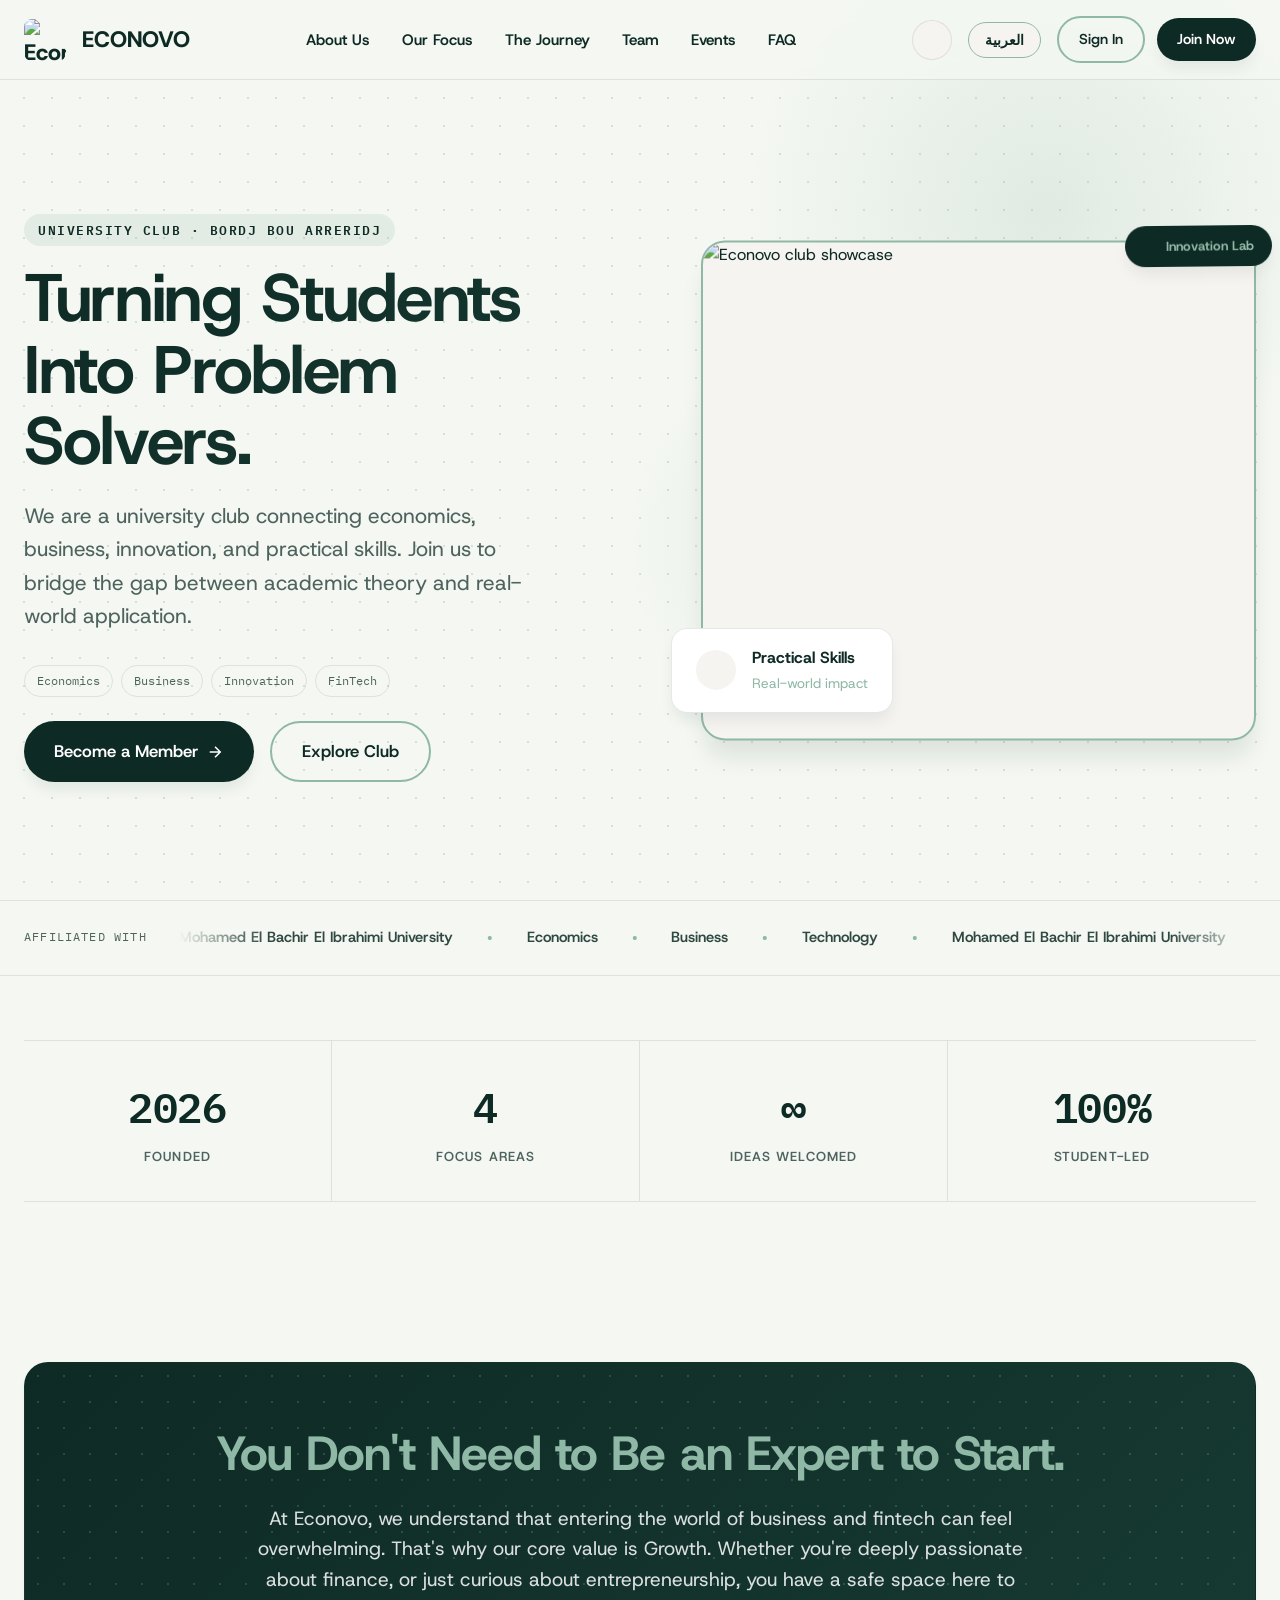
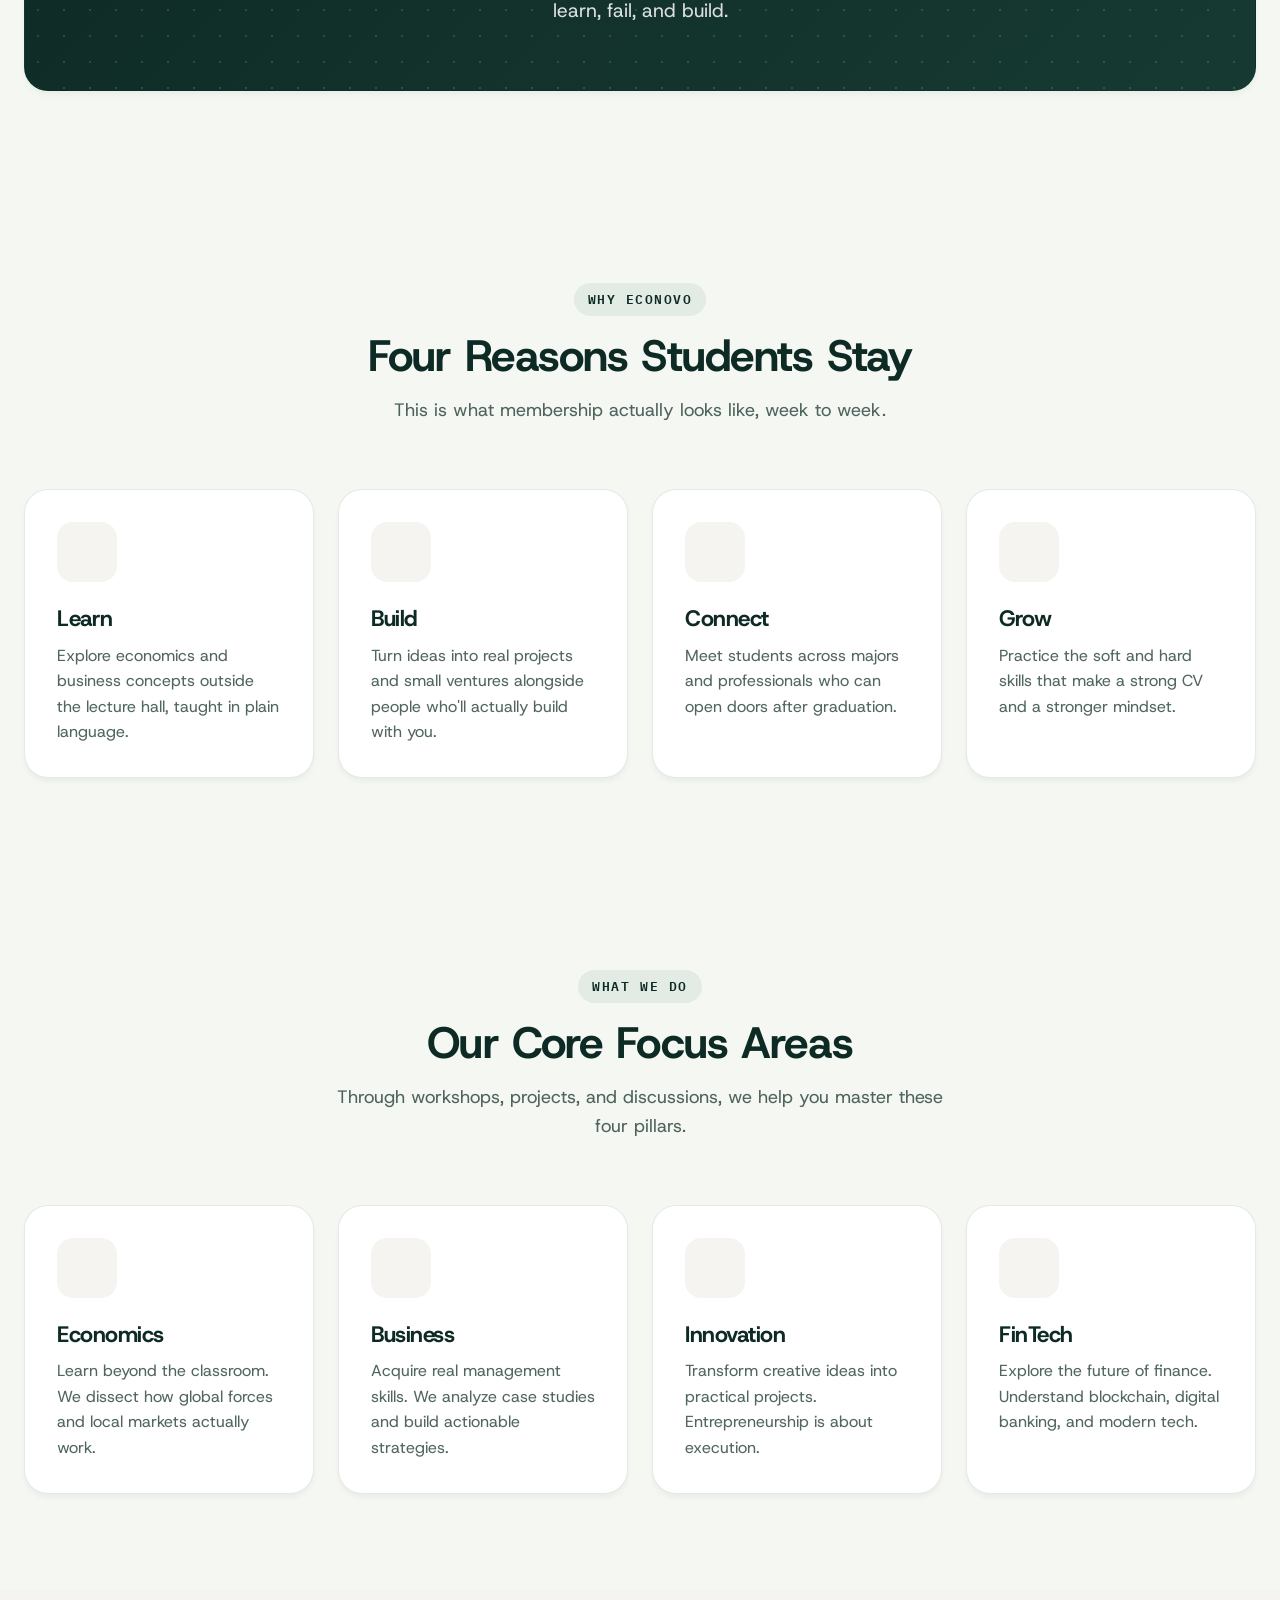
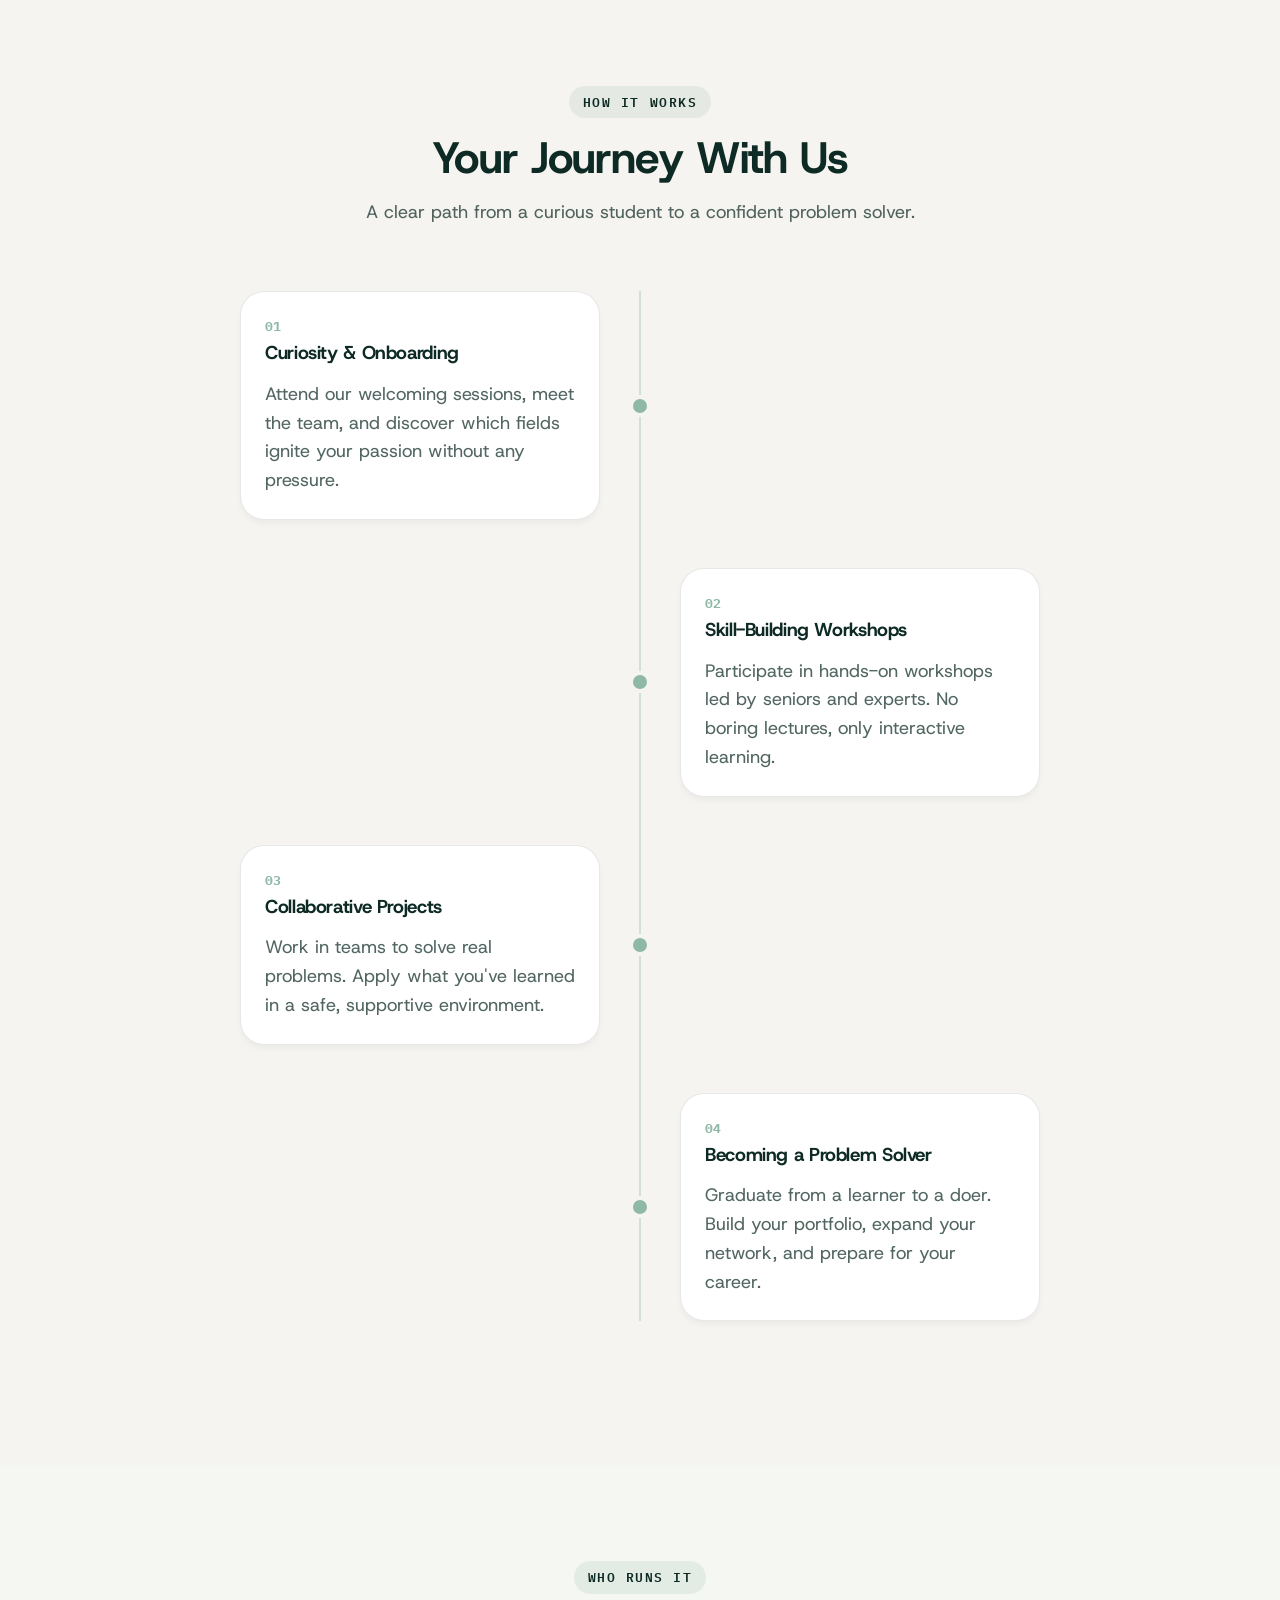
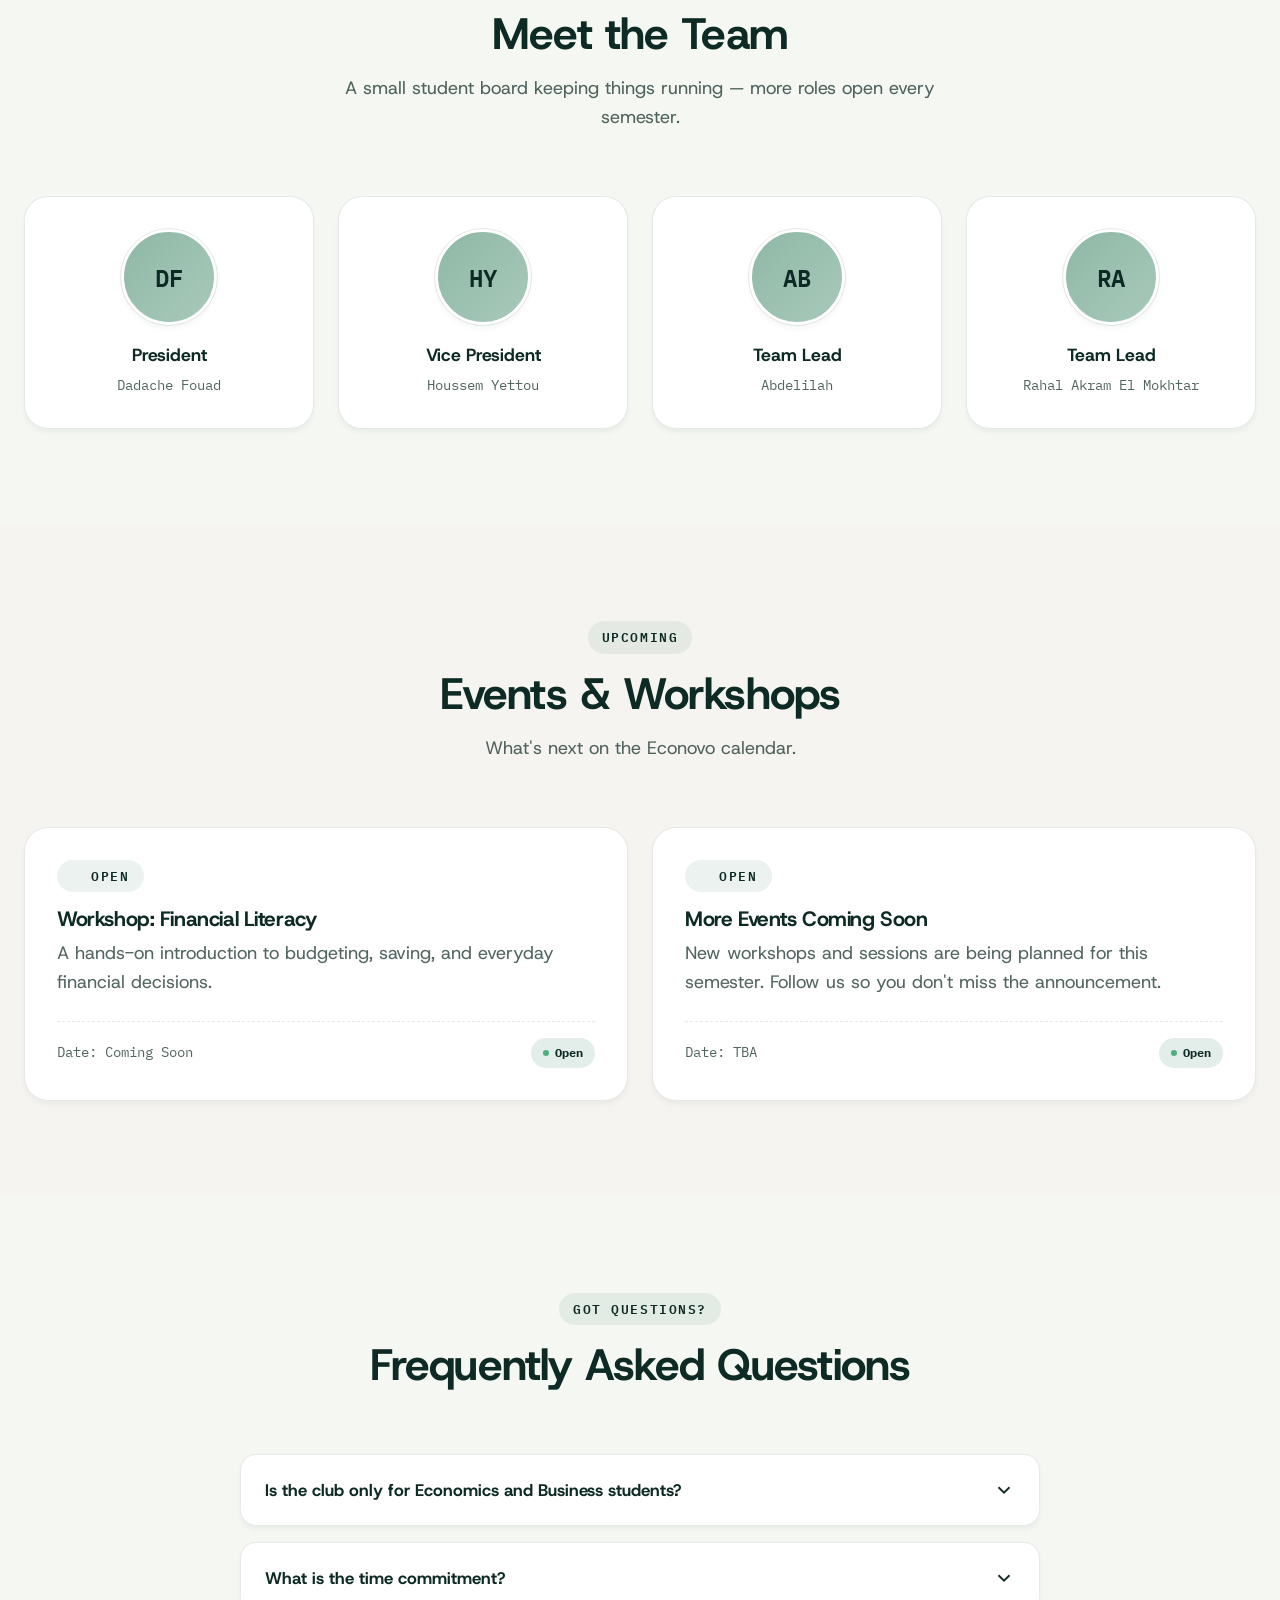
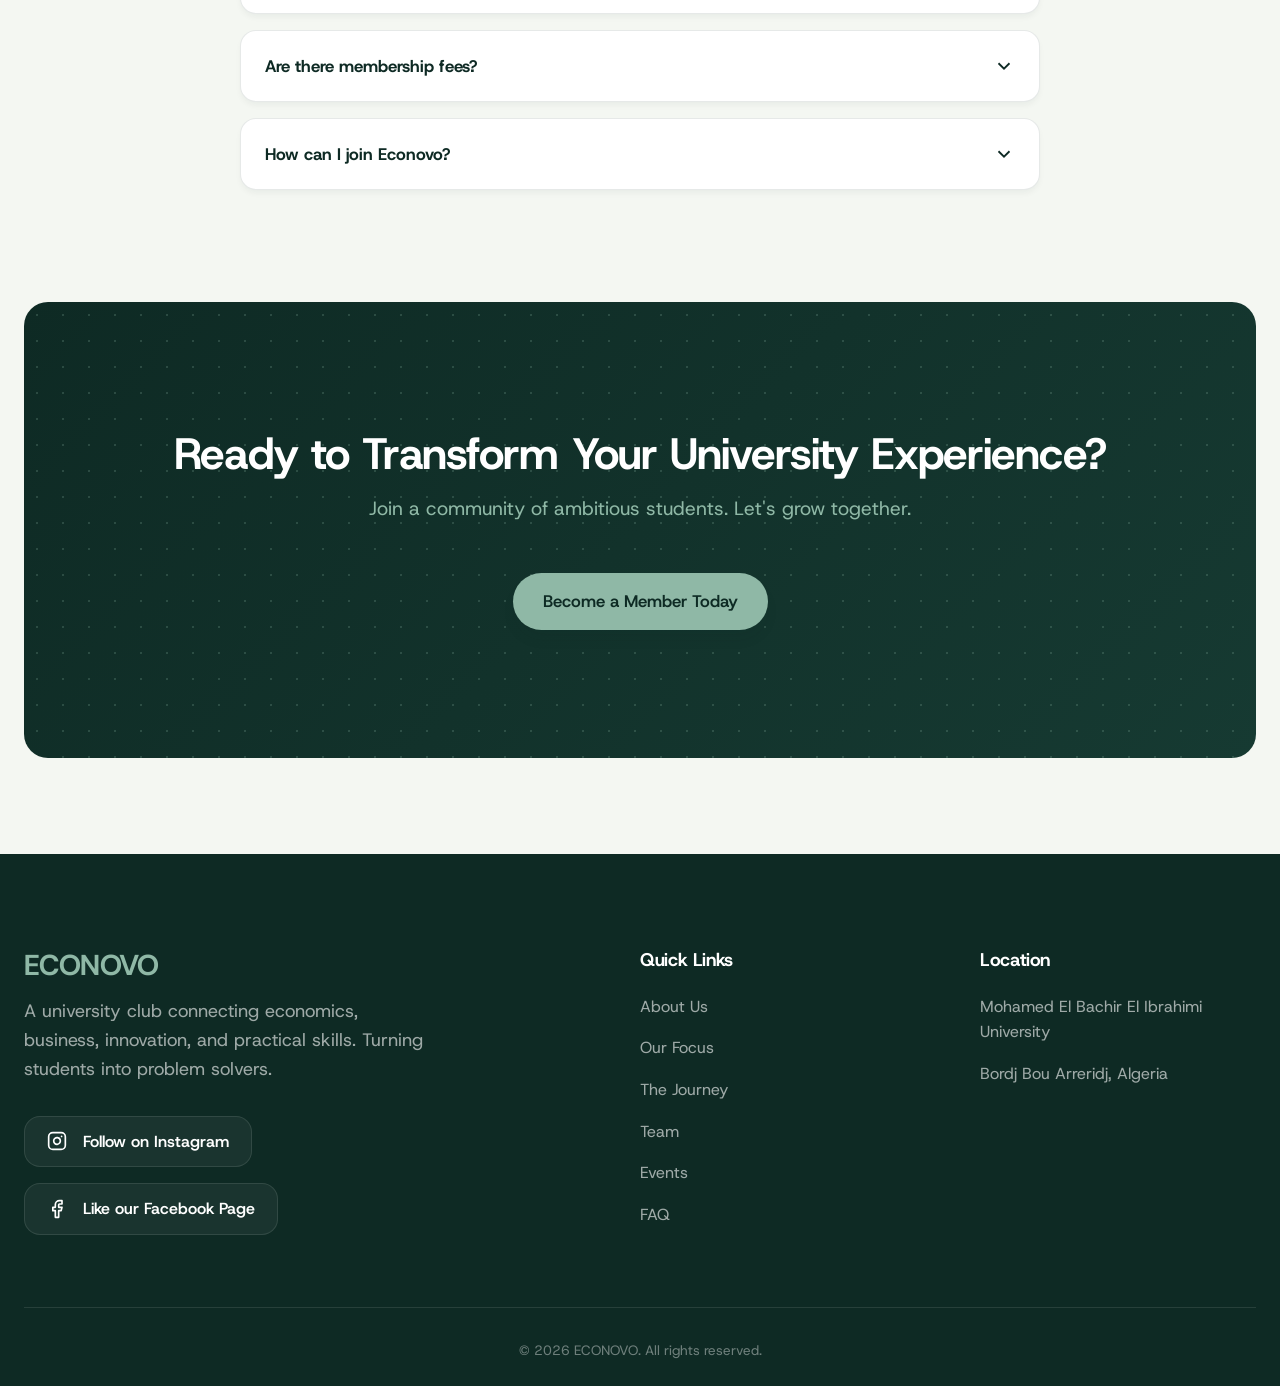
==== index.html @ 4f5b0a53 "Add files via upload" ====
<!DOCTYPE html>
<html lang="en" dir="ltr">
<head>
    <meta charset="UTF-8">
    <meta name="viewport" content="width=device-width, initial-scale=1.0, viewport-fit=cover">
    <meta name="theme-color" content="#F4F7F2" id="themeColorMeta">
    <title>Econovo Club | Turning Students Into Problem Solvers</title>
    <meta name="description" content="Econovo is a university club connecting economics, business, innovation, and practical skills.">
    <meta name="keywords" content="Econovo, university club, economics club, business club, Bordj Bou Arreridj, fintech, entrepreneurship">

    <!-- Open Graph -->
    <meta property="og:type" content="website">
    <meta property="og:title" content="Econovo Club | Turning Students Into Problem Solvers">
    <meta property="og:description" content="A university club connecting economics, business, innovation, and practical skills.">
    <meta property="og:image" content="https://i.postimg.cc/vBCdy1F4/copilot-image-1784613842249.png">

    <link rel="icon" href="https://i.postimg.cc/vBCdy1F4/copilot-image-1784613842249.png">
    <link rel="apple-touch-icon" href="https://i.postimg.cc/vBCdy1F4/copilot-image-1784613842249.png">

    <!-- Fonts -->
    <link rel="preconnect" href="https://fonts.googleapis.com">
    <link rel="preconnect" href="https://fonts.gstatic.com" crossorigin>
    <link href="https://fonts.googleapis.com/css2?family=Host+Grotesk:wght@300;400;500;600;700;800&family=IBM+Plex+Sans+Arabic:wght@300;400;500;600;700&family=IBM+Plex+Mono:wght@500;600&display=swap" rel="stylesheet">

    <!-- Styles -->
    <link rel="stylesheet" href="css/style.css">
    <link rel="stylesheet" href="css/components.css">
    <link rel="stylesheet" href="css/sections.css">
    <link rel="stylesheet" href="css/responsive.css">
</head>
<body>

    <div class="scroll-progress" id="scrollProgress"></div>

    <!-- NAVBAR -->
    <nav class="navbar" id="navbar">
        <div class="container nav-container">
            <div class="brand">
                <img src="https://i.postimg.cc/vBCdy1F4/copilot-image-1784613842249.png" alt="Econovo logo" class="logo-img">
                <span>ECONOVO</span>
            </div>
            <ul class="nav-links">
                <li><a href="#about" class="nav-link" data-i18n="nav.about">About Us</a></li>
                <li><a href="#pillars" class="nav-link" data-i18n="nav.pillars">Our Focus</a></li>
                <li><a href="#journey" class="nav-link" data-i18n="nav.journey">The Journey</a></li>
                <li><a href="#team" class="nav-link" data-i18n="nav.team">Team</a></li>
                <li><a href="#events" class="nav-link" data-i18n="nav.events">Events</a></li>
                <li><a href="#faq" class="nav-link" data-i18n="nav.faq">FAQ</a></li>
            </ul>
            <div class="nav-actions">
                <button class="icon-btn js-theme-toggle" id="themeToggle" aria-label="Toggle dark mode">
                    <i class="js-theme-icon" id="themeToggleIcon" data-lucide="moon"></i>
                </button>
                <button class="lang-btn js-lang-toggle" id="langBtn">العربية</button>
                <div id="nav-auth-area" style="display:flex;align-items:center;gap:12px;">
                    <!-- filled dynamically by auth check -->
                    <a href="pages/login.html" class="btn btn-outline btn-sm" id="nav-signin-link">Sign In</a>
                    <a href="pages/join.html" class="btn btn-primary btn-sm" id="nav-join-link" data-i18n="nav.join">Join Now</a>
                </div>
                <button class="icon-btn nav-toggle" id="navToggle" aria-label="Open menu">
                    <i data-lucide="menu"></i>
                </button>
            </div>
        </div>
    </nav>

    <!-- MOBILE MENU -->
    <div class="mobile-menu-overlay" id="mobileMenuOverlay"></div>
    <aside class="mobile-menu" id="mobileMenu">
        <button class="icon-btn mobile-menu-close" id="mobileMenuClose" aria-label="Close menu"><i data-lucide="x"></i></button>
        <div class="mobile-menu-utility">
            <button class="icon-btn js-theme-toggle" aria-label="Toggle dark mode">
                <i class="js-theme-icon" data-lucide="moon"></i>
            </button>
            <button class="lang-btn js-lang-toggle">العربية</button>
        </div>
        <ul>
            <li><a href="#about" class="nav-link" data-i18n="nav.about">About Us</a></li>
            <li><a href="#pillars" class="nav-link" data-i18n="nav.pillars">Our Focus</a></li>
            <li><a href="#journey" class="nav-link" data-i18n="nav.journey">The Journey</a></li>
            <li><a href="#team" class="nav-link" data-i18n="nav.team">Team</a></li>
            <li><a href="#events" class="nav-link" data-i18n="nav.events">Events</a></li>
            <li><a href="#faq" class="nav-link" data-i18n="nav.faq">FAQ</a></li>
        </ul>
        <a href="pages/join.html" class="btn btn-primary" data-i18n="nav.join">Join Now</a>
    </aside>

    <!-- HERO -->
    <section class="hero">
        <div class="hero-bg-shape"></div>
        <div class="container hero-grid">
            <div class="hero-content">
                <div class="eyebrow" data-i18n="hero.eyebrow">University Club</div>
                <h1 data-i18n="hero.title">Turning Students Into Problem Solvers.</h1>
                <p data-i18n="hero.desc">We are a university club connecting economics, business, innovation, and practical skills.</p>
                <div class="hero-tags" id="heroTags"></div>
                <div class="hero-actions">
                    <a href="pages/join.html" class="btn btn-primary">
                        <span data-i18n="hero.ctaJoin">Become a Member</span>
                        <svg width="18" height="18" viewBox="0 0 24 24" fill="none" stroke="currentColor" stroke-width="2"><path d="M5 12h14M12 5l7 7-7 7"/></svg>
                    </a>
                    <a href="#about" class="btn btn-outline" data-i18n="hero.ctaExplore">Explore Club</a>
                </div>
            </div>

            <div class="hero-visual">
                <div class="floating-tag">
                    <i data-lucide="sparkles" style="width:15px;height:15px"></i>
                    <span data-i18n="hero.floatingTag">Innovation Lab</span>
                </div>

                <div class="hero-img-container">
                    <img src="https://i.postimg.cc/vBCdy1F4/copilot-image-1784613842249.png" alt="Econovo club showcase">
                </div>

                <div class="floating-badge">
                    <div class="icon-wrap"><i data-lucide="trending-up"></i></div>
                    <div>
                        <strong style="display:block;" data-i18n="hero.badgeTitle">Practical Skills</strong>
                        <span style="font-size:.85rem;color:var(--color-sage);" data-i18n="hero.badgeDesc">Real-world impact</span>
                    </div>
                </div>
            </div>
        </div>
    </section>

    <!-- TRUST BAR -->
    <section class="trust-bar reveal">
        <div class="container trust-bar-inner">
            <span class="trust-label" id="trustLabel">Affiliated with</span>
            <div class="trust-marquee">
                <div class="trust-track" id="trustTrack"></div>
            </div>
        </div>
    </section>

    <!-- STATS -->
    <section class="stats-section">
        <div class="container">
            <div class="stats-row" id="statsRow"></div>
        </div>
    </section>

    <!-- ABOUT / EMPATHY -->
    <section id="about" class="empathy-section section reveal">
        <div class="container">
            <div class="card empathy-box" style="background:var(--gradient-primary);padding:var(--sp-64);text-align:center;">
                <h2 style="font-size:clamp(2rem,4vw,3rem);color:var(--color-sage);margin-bottom:var(--sp-24);" data-i18n="empathy.title">You Don't Need to Be an Expert to Start.</h2>
                <p style="color:rgba(255,255,255,.85);max-width:800px;margin:0 auto;font-size:1.2rem;" data-i18n="empathy.desc">At Econovo, we understand that entering the world of business can feel overwhelming.</p>
            </div>
        </div>
    </section>

    <!-- WHY ECONOVO -->
    <section class="section">
        <div class="container">
            <div class="section-header reveal">
                <div class="eyebrow" data-i18n="why.eyebrow">Why Econovo</div>
                <h2 class="section-title" data-i18n="why.title">Four Reasons Students Stay</h2>
                <p data-i18n="why.desc">This is what membership actually looks like.</p>
            </div>
            <div class="why-grid" id="whyGrid"></div>
        </div>
    </section>

    <!-- FOCUS AREAS -->
    <section id="pillars" class="section">
        <div class="container">
            <div class="section-header reveal">
                <div class="eyebrow" data-i18n="pillars.eyebrow">What We Do</div>
                <h2 class="section-title" data-i18n="pillars.title">Our Core Focus Areas</h2>
                <p data-i18n="pillars.desc">Through workshops, projects, and discussions.</p>
            </div>
            <div class="pillars-grid" id="pillarsGrid"></div>
        </div>
    </section>

    <!-- JOURNEY -->
    <section id="journey" class="section journey-section">
        <div class="container">
            <div class="section-header reveal">
                <div class="eyebrow" data-i18n="journey.eyebrow">How It Works</div>
                <h2 class="section-title" data-i18n="journey.title">Your Journey With Us</h2>
                <p data-i18n="journey.desc">A clear path from a curious student to a confident problem solver.</p>
            </div>
            <div class="timeline" id="timeline"></div>
        </div>
    </section>

    <!-- TEAM -->
    <section id="team" class="section">
        <div class="container">
            <div class="section-header reveal">
                <div class="eyebrow" data-i18n="team.eyebrow">Who Runs It</div>
                <h2 class="section-title" data-i18n="team.title">Meet the Team</h2>
                <p data-i18n="team.desc">A small student board keeping things running.</p>
            </div>
            <div class="team-grid" id="teamGrid"></div>
        </div>
    </section>

    <!-- EVENTS -->
    <section id="events" class="section" style="background:var(--bg-sunken);">
        <div class="container">
            <div class="section-header reveal">
                <div class="eyebrow" data-i18n="events.eyebrow">Upcoming</div>
                <h2 class="section-title" data-i18n="events.title">Events & Workshops</h2>
                <p data-i18n="events.desc">What's next on the Econovo calendar.</p>
            </div>
            <div class="events-grid" id="eventsGrid"></div>
        </div>
    </section>

    <!-- FAQ -->
    <section id="faq" class="section">
        <div class="container">
            <div class="section-header reveal">
                <div class="eyebrow" data-i18n="faq.eyebrow">Got Questions?</div>
                <h2 class="section-title" data-i18n="faq.title">Frequently Asked Questions</h2>
            </div>
            <div class="faq-wrapper" id="faqWrapper"></div>
        </div>
    </section>

    <!-- CTA -->
    <section class="cta-section reveal">
        <div class="container">
            <h2 class="section-title" data-i18n="cta.title">Ready to Transform Your University Experience?</h2>
            <p data-i18n="cta.desc">Join a community of ambitious students.</p>
            <a href="pages/join.html" class="btn btn-secondary" data-i18n="cta.btn">Become a Member Today</a>
        </div>
    </section>

    <!-- FOOTER -->
    <footer class="footer">
        <div class="container">
            <div class="footer-grid">
                <div class="footer-brand">
                    <h3>ECONOVO</h3>
                    <p data-i18n="footer.desc">A university club connecting economics, business, innovation, and practical skills.</p>
                    <div class="social-buttons-container">
                        <a href="https://www.instagram.com/econovo.club" target="_blank" class="social-btn">
                            <svg viewBox="0 0 24 24" fill="none" stroke="currentColor" stroke-width="2" stroke-linecap="round" stroke-linejoin="round"><rect width="20" height="20" x="2" y="2" rx="5" ry="5"/><path d="M16 11.37A4 4 0 1 1 12.63 8 4 4 0 0 1 16 11.37z"/><line x1="17.5" x2="17.51" y1="6.5" y2="6.5"/></svg>
                            <span data-i18n="footer.btnInsta">Follow on Instagram</span>
                        </a>
                        <a href="https://www.facebook.com/share/1BmnaFPMX7/" target="_blank" class="social-btn">
                            <svg viewBox="0 0 24 24" fill="none" stroke="currentColor" stroke-width="2" stroke-linecap="round" stroke-linejoin="round"><path d="M18 2h-3a5 5 0 0 0-5 5v3H7v4h3v8h4v-8h3l1-4h-4V7a1 1 0 0 1 1-1h3z"/></svg>
                            <span data-i18n="footer.btnFb">Like our Facebook Page</span>
                        </a>
                    </div>
                </div>

                <div>
                    <h4 class="footer-title" data-i18n="footer.navTitle">Quick Links</h4>
                    <ul class="footer-links">
                        <li><a href="#about" data-i18n="nav.about">About Us</a></li>
                        <li><a href="#pillars" data-i18n="nav.pillars">Our Focus</a></li>
                        <li><a href="#journey" data-i18n="nav.journey">The Journey</a></li>
                        <li><a href="#team" data-i18n="nav.team">Team</a></li>
                        <li><a href="#events" data-i18n="nav.events">Events</a></li>
                        <li><a href="#faq" data-i18n="nav.faq">FAQ</a></li>
                    </ul>
                </div>

                <div>
                    <h4 class="footer-title" data-i18n="footer.contactTitle">Location</h4>
                    <ul class="footer-links">
                        <li data-i18n="footer.locStr">University Club</li>
                        <li data-i18n="footer.locStr2">Bordj Bou Arreridj, Algeria</li>
                    </ul>
                </div>
            </div>

            <div class="footer-bottom">
                &copy; <span id="currentYear"></span> ECONOVO. <span data-i18n="footer.rights">All rights reserved.</span>
            </div>
        </div>
    </footer>

    <!-- MOBILE STICKY JOIN BUTTON -->
    <div class="mobile-join">
        <a href="pages/join.html" class="btn btn-primary" data-i18n="nav.join">Join Now</a>
    </div>

    <!-- Vendor -->
    <script src="https://unpkg.com/lucide@latest"></script>
    <script src="https://cdnjs.cloudflare.com/ajax/libs/gsap/3.12.5/gsap.min.js"></script>
    <script src="https://cdnjs.cloudflare.com/ajax/libs/gsap/3.12.5/ScrollTrigger.min.js"></script>

    <!-- App -->
    <script src="js/faq.js"></script>
    <script src="js/language.js"></script>
    <script src="js/animations.js"></script>
    <script src="js/main.js"></script>
    <script>
    // ── Dynamic auth navbar ──────────────────────────────────
    (function() {
        const token = localStorage.getItem('econovo-token');
        const userRaw = localStorage.getItem('econovo-user');
        const signinLink = document.getElementById('nav-signin-link');
        const joinLink = document.getElementById('nav-join-link');

        if (token && userRaw) {
            try {
                const user = JSON.parse(userRaw);
                const meta = user.user_metadata || {};
                const name = meta.first_name || meta.full_name || user.email.split('@')[0];

                // Replace "Sign In" with a user greeting + sign out button
                if (signinLink) {
                    signinLink.textContent = '👤 ' + name;
                    signinLink.removeAttribute('href');
                    signinLink.style.cursor = 'default';
                    signinLink.style.pointerEvents = 'none';
                }
                if (joinLink) {
                    joinLink.textContent = 'Sign Out';
                    joinLink.removeAttribute('href');
                    joinLink.classList.remove('btn-primary');
                    joinLink.classList.add('btn-outline');
                    joinLink.style.cursor = 'pointer';
                    joinLink.addEventListener('click', function(e) {
                        e.preventDefault();
                        localStorage.removeItem('econovo-token');
                        localStorage.removeItem('econovo-user');
                        window.location.reload();
                    });
                }
            } catch(_) {}
        }
    })();
    </script>
</body>
</html>
---- css/style.css ----
/* ==========================================================================
   ECONOVO — style.css
   Design tokens, reset, base typography.
   Signature idea: a "ledger" motif — tabular monospace figures, hairline
   rules and a small-caps eyebrow system — borrowed from financial statements,
   tuned down so it stays academic rather than "fintech dashboard".
   ========================================================================== */

:root {
    /* ---- Brand colors (light) ---- */
    --color-obsidian: #0E2A24;
    --color-true-black: #1F1F1F; /* brand book 04 — the second "Obsidian Black" swatch */
    --color-sage: #8FB8A6;
    --color-sage-dim: #a8c9bb;
    --color-chalk-1: #F4F7F2;
    --color-chalk-2: #F6F4F0;
    --color-white: #FFFFFF;
    --color-ink: #0E2A24;
    --color-ink-soft: rgba(14, 42, 36, 0.72);
    --color-line: rgba(14, 42, 36, 0.10);

    --bg: var(--color-chalk-1);
    --bg-raised: var(--color-white);
    --bg-sunken: var(--color-chalk-2);
    --text: var(--color-ink);
    --text-soft: var(--color-ink-soft);
    --line: var(--color-line);
    --brand-dark: var(--color-obsidian);
    --brand-accent: var(--color-sage);

    --gradient-primary: linear-gradient(135deg, var(--color-obsidian) 0%, #163a32 100%);
    --gradient-sage: linear-gradient(135deg, var(--color-sage) 0%, var(--color-sage-dim) 100%);

    /* ---- Type ---- */
    --font-en: 'Host Grotesk', sans-serif;
    --font-ar: 'IBM Plex Sans Arabic', sans-serif;
    --font-mono: 'IBM Plex Mono', ui-monospace, monospace;
    --font-current: var(--font-en);

    /* ---- Spacing ---- */
    --sp-4: .25rem;  --sp-8: .5rem;   --sp-12: .75rem; --sp-16: 1rem;
    --sp-24: 1.5rem; --sp-32: 2rem;   --sp-48: 3rem;   --sp-64: 4rem;
    --sp-96: 6rem;   --sp-128: 8rem;

    /* ---- Elevation ---- */
    --shadow-sm: 0 4px 6px -1px rgba(14, 42, 36, .05);
    --shadow-md: 0 10px 15px -3px rgba(14, 42, 36, .08);
    --shadow-lg: 0 20px 25px -5px rgba(14, 42, 36, .10);
    --shadow-hover: 0 25px 40px -10px rgba(143, 184, 166, .28);

    /* ---- Motion ---- */
    --ease: cubic-bezier(.4,0,.2,1);
    --ease-bounce: cubic-bezier(.68,-.4,.27,1.35);
    --t-fast: .2s var(--ease);
    --t-base: .4s var(--ease);
    --t-slow: .8s cubic-bezier(.22,1,.36,1);

    /* ---- Radii ---- */
    --r-sm: 8px; --r-md: 16px; --r-lg: 24px; --r-pill: 9999px;
}

/* Dark theme — same hues, inverted ground, sage stays the constant accent */
[data-theme="dark"] {
    --bg: var(--color-true-black);          /* official Obsidian Black ground */
    --bg-raised: var(--color-obsidian);     /* brand green cards float on true black */
    --bg-sunken: #171717;
    --text: #E7EFEA;
    --text-soft: rgba(231, 239, 234, .72);
    --line: rgba(231, 239, 234, .12);
    --brand-dark: #141414;
    --gradient-primary: linear-gradient(135deg, #141414 0%, #0E2A24 100%);
    --shadow-sm: 0 4px 6px -1px rgba(0,0,0,.35);
    --shadow-md: 0 10px 20px -3px rgba(0,0,0,.45);
    --shadow-lg: 0 20px 30px -5px rgba(0,0,0,.5);
}

[lang="en"] { --font-current: var(--font-en); direction: ltr; }
[lang="ar"] { --font-current: var(--font-ar); direction: rtl; }

*, *::before, *::after { box-sizing: border-box; margin: 0; padding: 0; }

html { scroll-behavior: smooth; font-size: 16px; }

body {
    font-family: var(--font-current);
    background-color: var(--bg);
    color: var(--text);
    line-height: 1.6;
    overflow-x: hidden;
    transition: background-color var(--t-base), color var(--t-base);
    -webkit-font-smoothing: antialiased;
    -moz-osx-font-smoothing: grayscale;
    -webkit-tap-highlight-color: transparent;
}

h1, h2, h3, h4, h5, h6 { line-height: 1.1; font-weight: 700; letter-spacing: -.02em; }

p { font-size: 1.125rem; color: var(--text-soft); }

a { text-decoration: none; color: inherit; transition: color var(--t-fast); }

ul, ol { list-style: none; }
button { border: none; background: none; font-family: inherit; cursor: pointer; color: inherit; }
img { max-width: 100%; display: block; }

::selection { background: var(--color-sage); color: var(--color-obsidian); }

/* Tabular / ledger numerals used for stats, eyebrows, timeline markers */
.mono, .stat-value, .eyebrow, .ledger-num {
    font-family: var(--font-mono);
    font-feature-settings: "tnum" 1, "lnum" 1;
    letter-spacing: -0.01em;
}

/* Base hidden state for JS-rendered card grids (stats, why, pillars,
   timeline, team, events, faq). animations.js reveals each container's
   children with a staggered cascade the moment the grid scrolls into view. */
.stagger-item { opacity: 0; transform: translateY(24px); }
.stagger-item.in { opacity: 1; transform: translateY(0); transition: opacity .55s ease, transform .55s ease; }

/* Immediate, light feedback on tap since touch devices have no :hover */
.btn:active, .card:active, .social-btn:active, .icon-btn:active, .faq-question:active {
    transform: scale(.97);
}

/* Respect reduced motion */
@media (prefers-reduced-motion: reduce) {
    *, *::before, *::after {
        animation-duration: .001ms !important;
        animation-iteration-count: 1 !important;
        transition-duration: .001ms !important;
        scroll-behavior: auto !important;
    }
    .stagger-item { opacity: 1 !important; transform: none !important; }
}

/* Utilities */
.mb-8 { margin-bottom: var(--sp-8); }
.mb-16 { margin-bottom: var(--sp-16); }
.mb-24 { margin-bottom: var(--sp-24); }
.mb-32 { margin-bottom: var(--sp-32); }

/* Visible keyboard focus */
a:focus-visible, button:focus-visible, input:focus-visible {
    outline: 2px solid var(--color-sage);
    outline-offset: 3px;
    border-radius: 4px;
}
---- css/components.css ----
/* ==========================================================================
   ECONOVO — components.css
   ========================================================================== */

.container { width: 100%; max-width: 1280px; margin: 0 auto; padding: 0 var(--sp-24); }
.section { padding: var(--sp-96) 0; position: relative; }
.text-center { text-align: center; }

.eyebrow {
    display: inline-flex;
    align-items: center;
    gap: .5em;
    font-size: .8rem;
    font-weight: 600;
    text-transform: uppercase;
    letter-spacing: .12em;
    color: var(--brand-dark);
    background: color-mix(in srgb, var(--color-sage) 18%, transparent);
    padding: 6px 14px;
    border-radius: var(--r-pill);
    margin-bottom: var(--sp-16);
}
[data-theme="dark"] .eyebrow { color: var(--color-sage); }

.section-header { max-width: 620px; margin: 0 auto var(--sp-64); text-align: center; }
.section-title { font-size: clamp(2rem, 4vw, 2.75rem); color: var(--text); margin-bottom: var(--sp-16); }

/* ---- Buttons ---- */
.btn {
    display: inline-flex; align-items: center; justify-content: center; gap: var(--sp-8);
    padding: 15px 30px; border-radius: var(--r-pill); font-weight: 600; font-size: 1.05rem;
    transition: var(--t-base); position: relative; overflow: hidden; z-index: 1; white-space: nowrap;
}
.btn::before {
    content: ''; position: absolute; inset: 0; background: rgba(255,255,255,.12);
    transform: scaleX(0); transform-origin: right; transition: transform var(--t-base); z-index: -1;
}
.btn:hover::before { transform: scaleX(1); transform-origin: left; }
.btn-primary { background: var(--brand-dark); color: #fff; box-shadow: var(--shadow-md); }
.btn-primary:hover { transform: translateY(-3px); box-shadow: 0 15px 30px rgba(14,42,36,.3); color: #fff; }
.btn-secondary { background: var(--color-sage); color: var(--color-obsidian); box-shadow: var(--shadow-md); }
.btn-secondary:hover { transform: translateY(-3px); box-shadow: var(--shadow-hover); }
.btn-outline { background: transparent; border: 2px solid var(--color-sage); color: var(--text); }
.btn-outline:hover { background: var(--color-sage); color: var(--color-obsidian); transform: translateY(-3px); }
.btn-sm { padding: 10px 20px; font-size: .9rem; }

/* ---- Scroll progress (thin ledger line tracking read position) ---- */
.scroll-progress {
    position: fixed; top: 0; left: 0; height: 3px; width: 0%;
    background: var(--color-sage); z-index: 1100; transition: width .1s linear;
}
[lang="ar"] .scroll-progress { left: auto; right: 0; }

/* ---- Navbar ---- */
.navbar {
    position: fixed; top: 0; left: 0; width: 100%; padding: var(--sp-16) 0;
    background: color-mix(in srgb, var(--bg) 85%, transparent);
    backdrop-filter: blur(12px); -webkit-backdrop-filter: blur(12px);
    border-bottom: 1px solid var(--line); z-index: 1000; transition: var(--t-base);
}
.navbar.scrolled { padding: var(--sp-8) 0; box-shadow: var(--shadow-sm); background: color-mix(in srgb, var(--bg) 95%, transparent); }
.nav-container { display: flex; justify-content: space-between; align-items: center; gap: var(--sp-24); }
.brand { display: flex; align-items: center; gap: var(--sp-16); font-size: 1.4rem; font-weight: 800; color: var(--text); cursor: pointer; }
.brand small { display: block; font-size: .65rem; font-weight: 600; letter-spacing: .1em; text-transform: uppercase; color: var(--text-soft); }
.logo-img { width: 42px; height: 42px; object-fit: contain; border-radius: var(--r-sm); }
.nav-links { display: flex; gap: var(--sp-32); align-items: center; }
.nav-link { font-weight: 600; color: var(--text); position: relative; font-size: .95rem; }
.nav-link::after { content: ''; position: absolute; bottom: -4px; left: 0; width: 100%; height: 2px; background: var(--color-sage); transform: scaleX(0); transition: var(--t-base); }
.nav-link:hover::after { transform: scaleX(1); }
.nav-actions { display: flex; align-items: center; gap: var(--sp-16); }

.icon-btn {
    display: inline-flex; align-items: center; justify-content: center;
    width: 40px; height: 40px; border-radius: var(--r-pill);
    background: var(--bg-sunken); border: 1px solid var(--line); color: var(--text);
    transition: var(--t-base);
}
.icon-btn:hover { background: var(--color-sage); color: var(--color-obsidian); }
.icon-btn svg, .icon-btn i { width: 18px; height: 18px; }

.lang-btn {
    padding: 8px 16px; border-radius: var(--r-pill); background: var(--bg-sunken);
    border: 1px solid var(--color-sage); font-weight: 700; font-size: .85rem; color: var(--text); transition: var(--t-base);
}
.lang-btn:hover { background: var(--color-sage); color: var(--color-obsidian); }

.nav-toggle { display: none; }

/* ---- Cards ---- */
.card {
    background: var(--bg-raised); border-radius: var(--r-lg); box-shadow: var(--shadow-sm);
    border: 1px solid var(--line); transition: var(--t-base);
}
.card:hover { transform: translateY(-8px); box-shadow: var(--shadow-hover); border-color: var(--color-sage); }

.icon-tile {
    width: 60px; height: 60px; background: var(--bg-sunken); border-radius: var(--r-md);
    display: flex; align-items: center; justify-content: center; color: var(--brand-dark);
    margin-bottom: var(--sp-24); transition: var(--t-base);
}
[data-theme="dark"] .icon-tile { color: var(--color-sage); }
.card:hover .icon-tile { background: var(--brand-dark); color: var(--color-sage); transform: scale(1.08) rotate(4deg); }

/* ---- Badges / floating elements (hero) ---- */
.floating-badge {
    position: absolute; bottom: 30px; left: -30px; background: var(--bg-raised);
    padding: var(--sp-16) var(--sp-24); border-radius: var(--r-md); box-shadow: var(--shadow-md);
    display: flex; align-items: center; gap: var(--sp-16); z-index: 10; border: 1px solid var(--line);
}
.floating-badge .icon-wrap {
    width: 40px; height: 40px; background: var(--bg-sunken); border-radius: 50%;
    display: flex; align-items: center; justify-content: center; color: var(--brand-dark);
}
[data-theme="dark"] .floating-badge .icon-wrap { color: var(--color-sage); }
.floating-tag {
    position: absolute; top: -20px; right: -16px; background: var(--brand-dark); color: var(--color-sage);
    padding: 10px 18px; border-radius: var(--r-pill); box-shadow: var(--shadow-md); font-weight: 700;
    font-size: .82rem; display: flex; align-items: center; gap: 8px; z-index: 10;
}

/* ---- Avatars (team) ---- */
.avatar-circle {
    width: 96px; height: 96px; border-radius: 50%; margin: 0 auto var(--sp-16);
    display: flex; align-items: center; justify-content: center; font-family: var(--font-mono);
    font-weight: 600; font-size: 1.5rem; color: var(--color-obsidian); background: var(--gradient-sage);
    box-shadow: var(--shadow-sm); border: 3px solid var(--bg-raised); outline: 1px solid var(--line);
}

/* ---- FAQ ---- */
.faq-item { background: var(--bg-raised); border-radius: var(--r-md); margin-bottom: var(--sp-16); box-shadow: var(--shadow-sm); overflow: hidden; border: 1px solid var(--line); transition: var(--t-base); }
.faq-item.active { border-color: var(--color-sage); }
.faq-question { width: 100%; padding: var(--sp-24); display: flex; justify-content: space-between; align-items: center; gap: var(--sp-16); font-size: 1.05rem; font-weight: 700; color: var(--text); text-align: left; }
[lang="ar"] .faq-question { text-align: right; }
.faq-icon { flex-shrink: 0; transition: transform var(--t-base); }
.faq-item.active .faq-icon { transform: rotate(180deg); color: var(--color-sage); }
.faq-answer { padding: 0 var(--sp-24); height: 0; overflow: hidden; opacity: 0; transition: opacity var(--t-base), padding-bottom var(--t-base); }
.faq-item.active .faq-answer { padding-bottom: var(--sp-24); opacity: 1; height: 500px; } /* no-JS fallback only — faq.js drives the real height */

/* ---- Status pill (events) ---- */
.pill { display: inline-flex; align-items: center; gap: 6px; font-size: .78rem; font-weight: 700; padding: 5px 12px; border-radius: var(--r-pill); }
.pill-open { background: color-mix(in srgb, var(--color-sage) 25%, transparent); color: var(--brand-dark); }
[data-theme="dark"] .pill-open { color: var(--color-sage); }
.pill-open::before { content: ''; width: 6px; height: 6px; border-radius: 50%; background: #4CAF7D; }

/* ---- Mobile bottom join button ---- */
.mobile-join {
    display: none; position: fixed; left: 50%; z-index: 1200; width: calc(100% - 40px); max-width: 360px;
    bottom: calc(20px + env(safe-area-inset-bottom, 0px));
    transform: translateX(-50%) translateY(0);
    transition: transform var(--t-base), opacity var(--t-base);
    opacity: 1;
}
.mobile-join.is-hidden { transform: translateX(-50%) translateY(140%); opacity: 0; pointer-events: none; }
.mobile-join .btn { width: 100%; box-shadow: var(--shadow-lg); }

/* ---- Mobile side menu ---- */
.mobile-menu-overlay {
    position: fixed; inset: 0; background: rgba(7,21,18,.55); backdrop-filter: blur(2px);
    z-index: 1300; opacity: 0; pointer-events: none; transition: opacity var(--t-base);
}
.mobile-menu-overlay.open { opacity: 1; pointer-events: auto; }
.mobile-menu {
    position: fixed; top: 0; right: -320px; width: 300px; height: 100%; background: var(--bg-raised);
    z-index: 1400; padding: var(--sp-32) var(--sp-24); transition: right var(--t-base);
    display: flex; flex-direction: column; gap: var(--sp-32);
}
[lang="ar"] .mobile-menu { right: auto; left: -320px; transition: left var(--t-base); }
.mobile-menu.open { right: 0; }
[lang="ar"] .mobile-menu.open { left: 0; }
.mobile-menu .nav-link { font-size: 1.1rem; padding: var(--sp-8) 0; display: block; }
.mobile-menu-close { align-self: flex-end; }
.mobile-menu-utility { display: flex; align-items: center; gap: var(--sp-16); padding-bottom: var(--sp-16); border-bottom: 1px solid var(--line); }
.mobile-menu-utility .lang-btn { flex: 1; text-align: center; }
---- css/sections.css ----
/* ==========================================================================
   ECONOVO — sections.css
   ========================================================================== */

/* ---- Hero ---- */
.hero {
    min-height: 100vh; display: flex; align-items: center; padding-top: var(--sp-96); overflow: hidden; position: relative;
    background-image: radial-gradient(color-mix(in srgb, var(--color-sage) 35%, transparent) 1px, transparent 1px);
    background-size: 28px 28px;
    background-position: center top;
}
.hero-bg-shape {
    position: absolute; top: -10%; right: -5%; width: 600px; height: 600px;
    background: radial-gradient(circle, color-mix(in srgb, var(--color-sage) 20%, transparent) 0%, transparent 70%);
    border-radius: 50%; z-index: -1;
}
.hero-bg-shape::after {
    content: ''; position: absolute; bottom: -40%; left: -20%; width: 420px; height: 420px;
    background: radial-gradient(circle, color-mix(in srgb, var(--color-sage) 16%, transparent) 0%, transparent 70%);
    border-radius: 50%;
}
.hero-grid { display: grid; grid-template-columns: 1.05fr .95fr; gap: var(--sp-64); align-items: center; }
.hero-content h1 {
    font-size: clamp(2.4rem, 5.4vw, 4.2rem); margin-bottom: var(--sp-24); line-height: 1.06;
    background: var(--gradient-primary); -webkit-background-clip: text; -webkit-text-fill-color: transparent; background-clip: text;
}
[data-theme="dark"] .hero-content h1 { background: linear-gradient(135deg, #E7EFEA 0%, var(--color-sage) 100%); -webkit-background-clip: text; background-clip: text; }
.hero-content p { font-size: clamp(1.1rem, 2vw, 1.3rem); margin-bottom: var(--sp-32); max-width: 540px; }
.hero-tags { display: flex; gap: var(--sp-8); flex-wrap: wrap; margin-bottom: var(--sp-24); }
.hero-tag { font-family: var(--font-mono); font-size: .78rem; padding: 5px 12px; border: 1px solid var(--line); border-radius: var(--r-pill); color: var(--text-soft); }
.hero-actions { display: flex; gap: var(--sp-16); flex-wrap: wrap; }
.hero-visual { position: relative; }
.hero-img-container {
    width: 100%; height: 500px; border-radius: var(--r-lg); overflow: hidden; box-shadow: var(--shadow-lg);
    background: var(--bg-sunken); border: 2px solid var(--color-sage); position: relative;
}
.hero-img-container img { width: 100%; height: 100%; object-fit: cover; }

/* ---- Trust bar (ticker) ---- */
.trust-bar { padding: var(--sp-24) 0; border-top: 1px solid var(--line); border-bottom: 1px solid var(--line); overflow: hidden; }
.trust-bar-inner { display: flex; align-items: center; gap: var(--sp-32); }
.trust-label { flex-shrink: 0; font-family: var(--font-mono); font-size: .74rem; text-transform: uppercase; letter-spacing: .1em; color: var(--text-soft); white-space: nowrap; }
.trust-marquee { flex: 1; min-width: 0; overflow: hidden; mask-image: linear-gradient(90deg, transparent, #000 8%, #000 92%, transparent); -webkit-mask-image: linear-gradient(90deg, transparent, #000 8%, #000 92%, transparent); }
.trust-track { display: flex; align-items: center; gap: var(--sp-32); width: max-content; animation: trustMarquee 26s linear infinite; }
[lang="ar"] .trust-track { animation-name: trustMarqueeRtl; }
.trust-item { font-weight: 600; color: var(--text); font-size: .92rem; opacity: .85; white-space: nowrap; }
.trust-track .dot { color: var(--color-sage); }

@keyframes trustMarquee { from { transform: translateX(0); } to { transform: translateX(-50%); } }
@keyframes trustMarqueeRtl { from { transform: translateX(0); } to { transform: translateX(50%); } }
@media (prefers-reduced-motion: reduce) { .trust-track { animation: none; } }

/* ---- Stats (ledger row) ---- */
.stats-section { padding: var(--sp-64) 0; }
.stats-row { display: grid; grid-template-columns: repeat(4, 1fr); border-top: 1px solid var(--line); border-bottom: 1px solid var(--line); }
.stat-cell { padding: var(--sp-32) var(--sp-16); text-align: center; border-right: 1px solid var(--line); }
.stat-cell:last-child { border-right: none; }
[lang="ar"] .stat-cell { border-right: none; border-left: 1px solid var(--line); }
[lang="ar"] .stat-cell:last-child { border-left: none; }
.stat-value { display: block; font-size: clamp(1.8rem, 3.4vw, 2.6rem); font-weight: 600; color: var(--brand-dark); margin-bottom: 4px; }
[data-theme="dark"] .stat-value { color: var(--color-sage); }
.stat-label { font-size: .82rem; text-transform: uppercase; letter-spacing: .08em; color: var(--text-soft); font-weight: 600; }

/* ---- Why grid ---- */
.why-grid, .pillars-grid { display: grid; grid-template-columns: repeat(auto-fit, minmax(260px, 1fr)); gap: var(--sp-24); }
.why-card, .pillar-card { padding: var(--sp-32); }
.why-card h3, .pillar-card h3 { font-size: 1.4rem; margin-bottom: var(--sp-12); }
.why-card p, .pillar-card p { font-size: 1rem; }

/* ---- Journey timeline (numbered — real sequence) ---- */
.journey-section { background: var(--bg-sunken); }
.timeline { position: relative; max-width: 800px; margin: 0 auto; }
.timeline::before { content: ''; position: absolute; top: 0; left: 50%; width: 2px; height: 100%; background: var(--color-sage); transform: translateX(-50%); opacity: .35; }
.timeline-item { display: flex; justify-content: space-between; align-items: center; margin-bottom: var(--sp-48); position: relative; }
.timeline-item:nth-child(even) { flex-direction: row-reverse; }
.timeline-content { width: calc(50% - 40px); padding: var(--sp-24); }
.timeline-content .step-num { font-family: var(--font-mono); font-size: .82rem; color: var(--color-sage); font-weight: 700; display: block; margin-bottom: 6px; }
.timeline-dot { position: absolute; left: 50%; top: 50%; transform: translate(-50%,-50%); width: 22px; height: 22px; background: var(--color-sage); border: 4px solid var(--bg-sunken); border-radius: 50%; z-index: 2; transition: var(--t-base); }
.timeline-item:hover .timeline-dot { background: var(--brand-dark); transform: translate(-50%,-50%) scale(1.25); }

/* ---- Team ---- */
.team-grid { display: grid; grid-template-columns: repeat(auto-fit, minmax(200px, 1fr)); gap: var(--sp-24); }
.team-card { padding: var(--sp-32) var(--sp-24); text-align: center; }
.team-card .role { font-size: 1.1rem; font-weight: 700; margin-bottom: 4px; }
.team-card .name { font-size: .9rem; color: var(--text-soft); font-family: var(--font-mono); }

/* ---- Events ---- */
.events-grid { display: grid; grid-template-columns: repeat(auto-fit, minmax(280px, 1fr)); gap: var(--sp-24); }
.event-card { padding: var(--sp-32); }
.event-card .eyebrow { margin-bottom: var(--sp-16); }
.event-card h3 { font-size: 1.3rem; margin-bottom: var(--sp-8); }
.event-meta { display: flex; align-items: center; justify-content: space-between; margin-top: var(--sp-24); padding-top: var(--sp-16); border-top: 1px dashed var(--line); font-family: var(--font-mono); font-size: .85rem; color: var(--text-soft); }

/* ---- FAQ wrapper width ---- */
.faq-wrapper { max-width: 800px; margin: 0 auto; }

/* ---- CTA ---- */
.cta-section {
    background: var(--gradient-primary); color: #fff; text-align: center; padding: var(--sp-128) var(--sp-24);
    border-radius: var(--r-lg); margin: 0 var(--sp-24); position: relative; overflow: hidden;
}
.cta-section::before {
    content: ''; position: absolute; inset: 0; z-index: 0; pointer-events: none;
    background-image: radial-gradient(color-mix(in srgb, var(--color-sage) 22%, transparent) 1px, transparent 1px);
    background-size: 26px 26px;
}
.cta-section > * { position: relative; z-index: 1; }
.empathy-box { position: relative; overflow: hidden; }
.empathy-box::before {
    content: ''; position: absolute; inset: 0; z-index: 0; pointer-events: none;
    background-image: radial-gradient(color-mix(in srgb, var(--color-sage) 22%, transparent) 1px, transparent 1px);
    background-size: 26px 26px;
}
.empathy-box > * { position: relative; z-index: 1; }
.cta-section .section-title { color: #fff; }
.cta-section p { color: var(--color-sage); margin-bottom: var(--sp-48); font-size: 1.2rem; }

/* ---- Footer ---- */
.footer { background: var(--brand-dark); color: #fff; padding: var(--sp-96) 0 var(--sp-24); margin-top: var(--sp-96); }
.footer-grid { display: grid; grid-template-columns: 2fr 1fr 1fr; gap: var(--sp-64); margin-bottom: var(--sp-64); }
.footer-brand h3 { font-size: 1.8rem; color: var(--color-sage); margin-bottom: var(--sp-16); }
.footer-brand p { color: rgba(255,255,255,.6); max-width: 400px; }
.footer-title { font-size: 1.15rem; margin-bottom: var(--sp-24); color: #fff; }
.footer-links li { margin-bottom: var(--sp-16); }
.footer-links a, .footer-links li { color: rgba(255,255,255,.6); }
.footer-links a:hover { color: var(--color-sage); }
.social-buttons-container { display: flex; flex-direction: column; gap: var(--sp-16); margin-top: var(--sp-32); }
.social-btn { display: flex; align-items: center; gap: var(--sp-16); padding: 12px 22px; background: rgba(255,255,255,.05); border: 1px solid rgba(255,255,255,.1); border-radius: var(--r-md); color: #fff; font-weight: 600; transition: var(--t-base); width: max-content; }
.social-btn:hover { background: var(--color-sage); color: var(--color-obsidian); border-color: var(--color-sage); transform: translateX(5px); }
[lang="ar"] .social-btn:hover { transform: translateX(-5px); }
.social-btn svg { width: 20px; height: 20px; }
.footer-bottom { text-align: center; padding-top: var(--sp-32); border-top: 1px solid rgba(255,255,255,.1); color: rgba(255,255,255,.4); font-size: .85rem; }

/* ---- Reveal-on-scroll base state (animated via GSAP in animations.js;
       this is the CSS fallback if JS fails to load) ---- */
.reveal { opacity: 0; transform: translateY(32px); transition: all .7s cubic-bezier(.5,0,0,1); }
.reveal.active { opacity: 1; transform: translateY(0); }
.delay-100 { transition-delay: .1s; } .delay-200 { transition-delay: .2s; } .delay-300 { transition-delay: .3s; }
---- css/responsive.css ----
/* ==========================================================================
   ECONOVO — responsive.css
   ========================================================================== */

@media (max-width: 992px) {
    .hero-grid { grid-template-columns: 1fr; text-align: center; }
    .hero-content p { margin: 0 auto var(--sp-32); }
    .hero-tags, .hero-actions { justify-content: center; }
    .hero-img-container { height: 380px; }
    .timeline::before { left: 0; }
    .timeline-item, .timeline-item:nth-child(even) { flex-direction: column !important; align-items: flex-start; padding-left: var(--sp-32); }
    [lang="ar"] .timeline-item { padding-left: 0; padding-right: var(--sp-32); }
    .timeline-content { width: 100%; }
    .timeline-dot { left: 0; }
    [lang="ar"] .timeline-dot { left: auto; right: 0; }
    .footer-grid { grid-template-columns: 1fr; gap: var(--sp-32); }
    .stats-row { grid-template-columns: repeat(2, 1fr); }
    .stat-cell:nth-child(2) { border-right: none; }
    [lang="ar"] .stat-cell:nth-child(2) { border-left: none; }
    .stat-cell:nth-child(3), .stat-cell:nth-child(4) { border-top: 1px solid var(--line); }
    .floating-tag { display: none; }
}

@media (max-width: 768px) {
    :root { --sp-96: 3.5rem; --sp-128: 4.5rem; }
    .nav-links { display: none; }
    .nav-toggle { display: inline-flex; }
    .mobile-join { display: block; }
    body { padding-bottom: 90px; } /* room for the floating join bar */
    .cta-section .mobile-join-spacer { display: none; }
    .floating-badge { left: 12px; bottom: 16px; padding: var(--sp-12) var(--sp-16); }
    .cta-section { margin: 0 var(--sp-16); padding: var(--sp-64) var(--sp-16); }

    /* Top bar was overflowing on phones (logo + theme + lang + Join Now +
       hamburger never fit on one line, so "Join Now" got clipped off-screen).
       Keep only the essentials in the fixed bar; theme/lang moved to the
       slide-menu (see .mobile-menu-utility) where they're still reachable. */
    .nav-actions .icon-btn.js-theme-toggle,
    .nav-actions .lang-btn.js-lang-toggle { display: none; }
    .nav-actions { gap: var(--sp-8); }
    .brand span { font-size: 1.05rem; }
    .nav-actions .btn-sm { padding: 10px 16px; font-size: .85rem; white-space: nowrap; }

    /* The navbar can still be taller than expected on some devices — give
       the hero enough clearance so its top badge never sits behind it. */
    .hero { padding-top: calc(var(--sp-96) + 56px); min-height: auto; padding-bottom: var(--sp-64); }
}

@media (max-width: 480px) {
    .stats-row { grid-template-columns: 1fr 1fr; }
    .hero-img-container { height: 300px; }
}
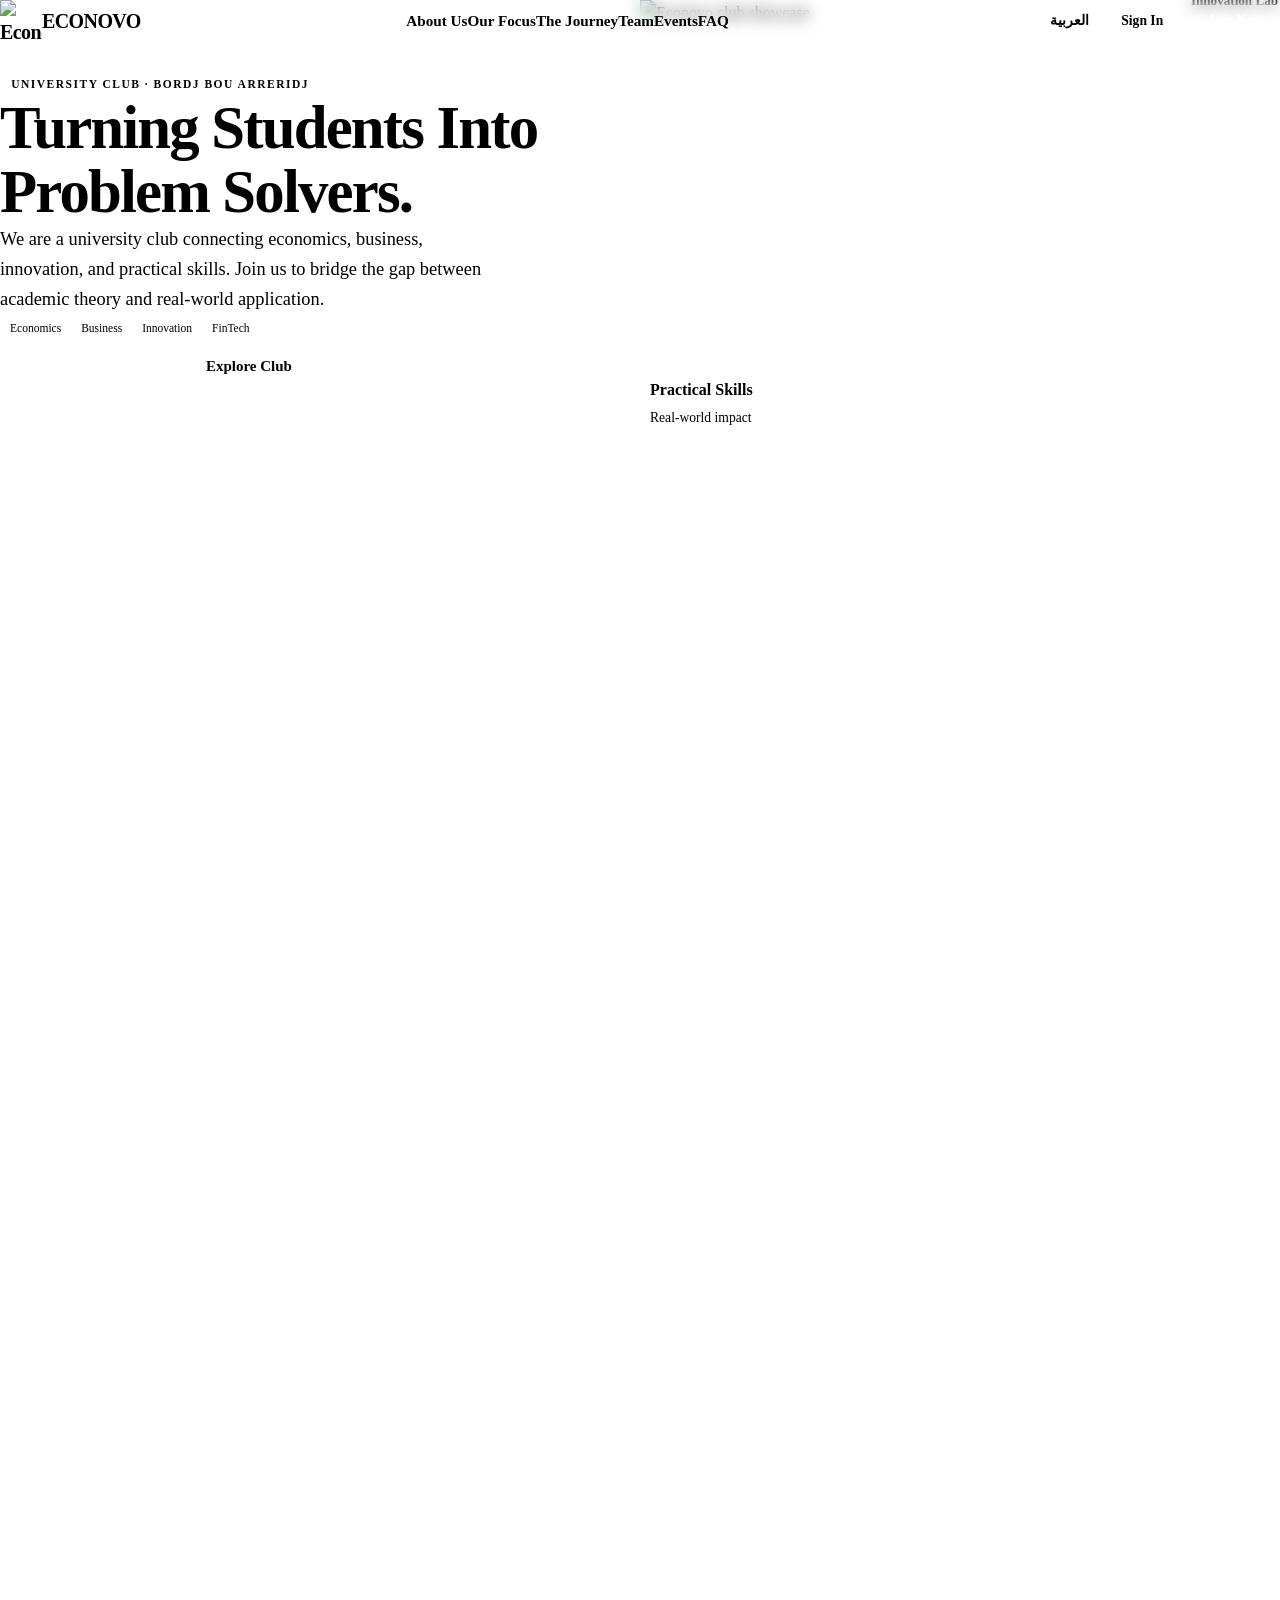
==== commit 81e9ff80: "Add files via upload" ====
--- a/index.html
+++ b/index.html
@@ -284,8 +284,6 @@
 
     <!-- Vendor -->
     <script src="https://unpkg.com/lucide@latest"></script>
-    <script src="https://cdnjs.cloudflare.com/ajax/libs/gsap/3.12.5/gsap.min.js"></script>
-    <script src="https://cdnjs.cloudflare.com/ajax/libs/gsap/3.12.5/ScrollTrigger.min.js"></script>
 
     <!-- App -->
     <script src="js/faq.js"></script>
@@ -293,32 +291,32 @@
     <script src="js/animations.js"></script>
     <script src="js/main.js"></script>
     <script>
-    // ── Dynamic auth navbar ──────────────────────────────────
+    // ── Auth-aware navbar & UI ───────────────────────────────
     (function() {
-        const token = localStorage.getItem('econovo-token');
+        const token   = localStorage.getItem('econovo-token');
         const userRaw = localStorage.getItem('econovo-user');
         const signinLink = document.getElementById('nav-signin-link');
-        const joinLink = document.getElementById('nav-join-link');
+        const joinLink   = document.getElementById('nav-join-link');
+        const mobileJoin = document.querySelector('.mobile-join');
+        const ctaBtn     = document.querySelector('.cta-section .btn');
 
         if (token && userRaw) {
             try {
                 const user = JSON.parse(userRaw);
                 const meta = user.user_metadata || {};
-                const name = meta.first_name || meta.full_name || user.email.split('@')[0];
-
-                // Replace "Sign In" with a user greeting + sign out button
+                const name = meta.first_name || (meta.full_name || '').split(' ')[0] || user.email.split('@')[0];
+
+                // Navbar: show name + Dashboard link, replace Join Now with Sign Out
                 if (signinLink) {
-                    signinLink.textContent = '👤 ' + name;
-                    signinLink.removeAttribute('href');
-                    signinLink.style.cursor = 'default';
-                    signinLink.style.pointerEvents = 'none';
+                    signinLink.textContent = name;
+                    signinLink.href = 'pages/dashboard.html';
+                    signinLink.className = 'btn btn-outline btn-sm';
                 }
                 if (joinLink) {
                     joinLink.textContent = 'Sign Out';
                     joinLink.removeAttribute('href');
-                    joinLink.classList.remove('btn-primary');
-                    joinLink.classList.add('btn-outline');
-                    joinLink.style.cursor = 'pointer';
+                    joinLink.className = 'btn btn-sm';
+                    joinLink.style.cssText = 'color:var(--text-soft);padding:8px 14px;';
                     joinLink.addEventListener('click', function(e) {
                         e.preventDefault();
                         localStorage.removeItem('econovo-token');
@@ -326,6 +324,23 @@
                         window.location.reload();
                     });
                 }
+
+                // Hide all Join Now / Become a Member CTAs for logged-in members
+                document.querySelectorAll('a[href="pages/join.html"], a[href="join.html"]').forEach(el => {
+                    el.style.display = 'none';
+                });
+                if (mobileJoin) mobileJoin.style.display = 'none';
+
+                // Replace hero CTA with Dashboard button
+                const heroActions = document.querySelector('.hero-actions');
+                if (heroActions) {
+                    const dashBtn = document.createElement('a');
+                    dashBtn.href = 'pages/dashboard.html';
+                    dashBtn.className = 'btn btn-primary';
+                    dashBtn.innerHTML = 'My Dashboard <svg width="16" height="16" viewBox="0 0 24 24" fill="none" stroke="currentColor" stroke-width="2"><path d="M5 12h14M12 5l7 7-7 7"/></svg>';
+                    heroActions.innerHTML = '';
+                    heroActions.appendChild(dashBtn);
+                }
             } catch(_) {}
         }
     })();
--- a/css/style.css
+++ b/css/style.css
@@ -1,148 +1,165 @@
-/* ==========================================================================
-   ECONOVO — style.css
-   Design tokens, reset, base typography.
-   Signature idea: a "ledger" motif — tabular monospace figures, hairline
-   rules and a small-caps eyebrow system — borrowed from financial statements,
-   tuned down so it stays academic rather than "fintech dashboard".
+==========================================================================
+   ECONOVO — style.css  (Anthropic-inspired redesign)
+   Philosophy: generous whitespace, no glass, no float animations,
+   typography does the heavy lifting. Colours stay faithful to brand.
    ========================================================================== */
 
 :root {
-    /* ---- Brand colors (light) ---- */
-    --color-obsidian: #0E2A24;
-    --color-true-black: #1F1F1F; /* brand book 04 — the second "Obsidian Black" swatch */
-    --color-sage: #8FB8A6;
-    --color-sage-dim: #a8c9bb;
-    --color-chalk-1: #F4F7F2;
-    --color-chalk-2: #F6F4F0;
-    --color-white: #FFFFFF;
-    --color-ink: #0E2A24;
-    --color-ink-soft: rgba(14, 42, 36, 0.72);
-    --color-line: rgba(14, 42, 36, 0.10);
+    /* ── Brand palette ── */
+    --obsidian:   #0E2A24;
+    --obsidian-2: #163a32;
+    --sage:       #8FB8A6;
+    --sage-light: #b8d4c8;
+    --sage-dim:   rgba(143,184,166,.12);
+    --chalk:      #F4F7F2;
+    --chalk-2:    #EEF1EC;
+    --ink:        #0E2A24;
+    --ink-soft:   rgba(14,42,36,.58);
+    --rule:       rgba(14,42,36,.10);
+    --white:      #FFFFFF;
 
-    --bg: var(--color-chalk-1);
-    --bg-raised: var(--color-white);
-    --bg-sunken: var(--color-chalk-2);
-    --text: var(--color-ink);
-    --text-soft: var(--color-ink-soft);
-    --line: var(--color-line);
-    --brand-dark: var(--color-obsidian);
-    --brand-accent: var(--color-sage);
+    /* ── Semantic aliases ── */
+    --bg:         var(--chalk);
+    --bg-raised:  var(--white);
+    --bg-muted:   var(--chalk-2);
+    --text:       var(--ink);
+    --text-soft:  var(--ink-soft);
+    --line:       var(--rule);
+    --accent:     var(--sage);
+    --brand:      var(--obsidian);
 
-    --gradient-primary: linear-gradient(135deg, var(--color-obsidian) 0%, #163a32 100%);
-    --gradient-sage: linear-gradient(135deg, var(--color-sage) 0%, var(--color-sage-dim) 100%);
+    /* ── Type ── */
+    --font-sans: 'Host Grotesk', sans-serif;
+    --font-ar:   'IBM Plex Sans Arabic', sans-serif;
+    --font-mono: 'IBM Plex Mono', ui-monospace, monospace;
+    --font:      var(--font-sans);
 
-    /* ---- Type ---- */
-    --font-en: 'Host Grotesk', sans-serif;
-    --font-ar: 'IBM Plex Sans Arabic', sans-serif;
-    --font-mono: 'IBM Plex Mono', ui-monospace, monospace;
-    --font-current: var(--font-en);
+    /* ── Spacing (8-pt grid) ── */
+    --s1:  .5rem;   /* 8  */
+    --s2:  1rem;    /* 16 */
+    --s3:  1.5rem;  /* 24 */
+    --s4:  2rem;    /* 32 */
+    --s5:  3rem;    /* 48 */
+    --s6:  4rem;    /* 64 */
+    --s7:  6rem;    /* 96 */
+    --s8:  8rem;    /* 128 */
 
-    /* ---- Spacing ---- */
-    --sp-4: .25rem;  --sp-8: .5rem;   --sp-12: .75rem; --sp-16: 1rem;
-    --sp-24: 1.5rem; --sp-32: 2rem;   --sp-48: 3rem;   --sp-64: 4rem;
-    --sp-96: 6rem;   --sp-128: 8rem;
+    /* ── Legacy aliases (used by JS-rendered content) ── */
+    --sp-4:.25rem; --sp-8:var(--s1); --sp-12:.75rem; --sp-16:var(--s2);
+    --sp-24:var(--s3); --sp-32:var(--s4); --sp-48:var(--s5);
+    --sp-64:var(--s6); --sp-96:var(--s7); --sp-128:var(--s8);
+    --sp-20:1.25rem;
 
-    /* ---- Elevation ---- */
-    --shadow-sm: 0 4px 6px -1px rgba(14, 42, 36, .05);
-    --shadow-md: 0 10px 15px -3px rgba(14, 42, 36, .08);
-    --shadow-lg: 0 20px 25px -5px rgba(14, 42, 36, .10);
-    --shadow-hover: 0 25px 40px -10px rgba(143, 184, 166, .28);
+    /* ── Motion: calm, purposeful ── */
+    --ease:   cubic-bezier(.4,0,.2,1);
+    --t-fast: 150ms var(--ease);
+    --t-base: 250ms var(--ease);
 
-    /* ---- Motion ---- */
-    --ease: cubic-bezier(.4,0,.2,1);
+    /* ── Radius: flat-ish, no pill everywhere ── */
+    --r-sm:  6px;
+    --r-md:  10px;
+    --r-lg:  14px;
+    --r-pill: 9999px;
+
+    /* ── Shadow: very subtle ── */
+    --shadow-sm: 0 1px 3px rgba(14,42,36,.07), 0 1px 2px rgba(14,42,36,.04);
+    --shadow-md: 0 4px 12px rgba(14,42,36,.08);
+    --shadow-hover: 0 8px 24px rgba(14,42,36,.12);
+
+    /* ── Gradients (kept for hero panel & footer) ── */
+    --gradient-primary: linear-gradient(160deg, var(--obsidian) 0%, var(--obsidian-2) 100%);
+    --gradient-sage:    linear-gradient(135deg, var(--sage) 0%, var(--sage-light) 100%);
+    /* legacy alias used by login/join */
+    --bg-sunken: var(--bg-muted);
+    --bg-raised: var(--white);
+    --color-obsidian: var(--obsidian);
+    --color-sage: var(--sage);
+    --color-ink: var(--ink);
+    --color-ink-soft: var(--ink-soft);
+    --color-line: var(--rule);
+    --color-sage-dim: var(--sage-dim);
+    --brand-dark: var(--obsidian);
+    --brand-accent: var(--sage);
+    --t-slow: 500ms var(--ease);
     --ease-bounce: cubic-bezier(.68,-.4,.27,1.35);
-    --t-fast: .2s var(--ease);
-    --t-base: .4s var(--ease);
-    --t-slow: .8s cubic-bezier(.22,1,.36,1);
-
-    /* ---- Radii ---- */
-    --r-sm: 8px; --r-md: 16px; --r-lg: 24px; --r-pill: 9999px;
 }
 
-/* Dark theme — same hues, inverted ground, sage stays the constant accent */
+/* ── Dark mode ── */
 [data-theme="dark"] {
-    --bg: var(--color-true-black);          /* official Obsidian Black ground */
-    --bg-raised: var(--color-obsidian);     /* brand green cards float on true black */
-    --bg-sunken: #171717;
-    --text: #E7EFEA;
-    --text-soft: rgba(231, 239, 234, .72);
-    --line: rgba(231, 239, 234, .12);
+    --bg:        #141414;
+    --bg-raised: #1e1e1e;
+    --bg-muted:  #191919;
+    --bg-sunken: #191919;
+    --text:      #E7EFEA;
+    --text-soft: rgba(231,239,234,.6);
+    --line:      rgba(231,239,234,.10);
+    --rule:      rgba(231,239,234,.10);
+    --brand:     #141414;
     --brand-dark: #141414;
-    --gradient-primary: linear-gradient(135deg, #141414 0%, #0E2A24 100%);
-    --shadow-sm: 0 4px 6px -1px rgba(0,0,0,.35);
-    --shadow-md: 0 10px 20px -3px rgba(0,0,0,.45);
-    --shadow-lg: 0 20px 30px -5px rgba(0,0,0,.5);
+    --obsidian:  #141414;
+    --gradient-primary: linear-gradient(160deg, #141414 0%, #0E2A24 100%);
+    --shadow-sm: 0 1px 3px rgba(0,0,0,.3);
+    --shadow-md: 0 4px 12px rgba(0,0,0,.35);
+    --shadow-hover: 0 8px 24px rgba(0,0,0,.4);
 }
 
-[lang="en"] { --font-current: var(--font-en); direction: ltr; }
-[lang="ar"] { --font-current: var(--font-ar); direction: rtl; }
+/* ── Language ── */
+[lang="en"] { --font: var(--font-sans); direction: ltr; }
+[lang="ar"] { --font: var(--font-ar);   direction: rtl; }
 
+/* ── Reset ── */
 *, *::before, *::after { box-sizing: border-box; margin: 0; padding: 0; }
-
 html { scroll-behavior: smooth; font-size: 16px; }
-
 body {
-    font-family: var(--font-current);
-    background-color: var(--bg);
+    font-family: var(--font);
+    background: var(--bg);
     color: var(--text);
-    line-height: 1.6;
+    line-height: 1.65;
     overflow-x: hidden;
-    transition: background-color var(--t-base), color var(--t-base);
     -webkit-font-smoothing: antialiased;
     -moz-osx-font-smoothing: grayscale;
     -webkit-tap-highlight-color: transparent;
+    transition: background var(--t-base), color var(--t-base);
+}
+h1,h2,h3,h4,h5,h6 { line-height: 1.1; font-weight: 700; letter-spacing: -.025em; }
+p { font-size: 1.0625rem; color: var(--text-soft); }
+a { text-decoration: none; color: inherit; transition: color var(--t-fast); }
+ul,ol { list-style: none; }
+button { border: none; background: none; font-family: inherit; cursor: pointer; color: inherit; }
+img { max-width: 100%; display: block; }
+::selection { background: var(--sage); color: var(--obsidian); }
+
+/* ── Mono numbers ── */
+.mono, .stat-value, .eyebrow, .ledger-num {
+    font-family: var(--font-mono);
+    font-feature-settings: "tnum" 1;
 }
 
-h1, h2, h3, h4, h5, h6 { line-height: 1.1; font-weight: 700; letter-spacing: -.02em; }
+/* ── Scroll fade-in (replaces translateY bounce) ── */
+.stagger-item { opacity: 0; }
+.stagger-item.in { opacity: 1; transition: opacity .5s var(--ease); }
 
-p { font-size: 1.125rem; color: var(--text-soft); }
+.btn:active { transform: scale(.98); }
 
-a { text-decoration: none; color: inherit; transition: color var(--t-fast); }
-
-ul, ol { list-style: none; }
-button { border: none; background: none; font-family: inherit; cursor: pointer; color: inherit; }
-img { max-width: 100%; display: block; }
-
-::selection { background: var(--color-sage); color: var(--color-obsidian); }
-
-/* Tabular / ledger numerals used for stats, eyebrows, timeline markers */
-.mono, .stat-value, .eyebrow, .ledger-num {
-    font-family: var(--font-mono);
-    font-feature-settings: "tnum" 1, "lnum" 1;
-    letter-spacing: -0.01em;
+/* ── Focus ── */
+a:focus-visible, button:focus-visible, input:focus-visible, select:focus-visible, textarea:focus-visible {
+    outline: 2px solid var(--sage);
+    outline-offset: 3px;
+    border-radius: 4px;
 }
 
-/* Base hidden state for JS-rendered card grids (stats, why, pillars,
-   timeline, team, events, faq). animations.js reveals each container's
-   children with a staggered cascade the moment the grid scrolls into view. */
-.stagger-item { opacity: 0; transform: translateY(24px); }
-.stagger-item.in { opacity: 1; transform: translateY(0); transition: opacity .55s ease, transform .55s ease; }
-
-/* Immediate, light feedback on tap since touch devices have no :hover */
-.btn:active, .card:active, .social-btn:active, .icon-btn:active, .faq-question:active {
-    transform: scale(.97);
-}
-
-/* Respect reduced motion */
+/* ── Reduced motion ── */
 @media (prefers-reduced-motion: reduce) {
     *, *::before, *::after {
         animation-duration: .001ms !important;
-        animation-iteration-count: 1 !important;
         transition-duration: .001ms !important;
         scroll-behavior: auto !important;
     }
-    .stagger-item { opacity: 1 !important; transform: none !important; }
+    .stagger-item { opacity: 1 !important; }
 }
 
-/* Utilities */
-.mb-8 { margin-bottom: var(--sp-8); }
-.mb-16 { margin-bottom: var(--sp-16); }
-.mb-24 { margin-bottom: var(--sp-24); }
-.mb-32 { margin-bottom: var(--sp-32); }
-
-/* Visible keyboard focus */
-a:focus-visible, button:focus-visible, input:focus-visible {
-    outline: 2px solid var(--color-sage);
-    outline-offset: 3px;
-    border-radius: 4px;
-}
+/* ── Utilities ── */
+.mb-8  { margin-bottom: var(--s1); }
+.mb-16 { margin-bottom: var(--s2); }
+.mb-24 { margin-bottom: var(--s3); }
+.mb-32 { margin-bottom: var(--s4); }
--- a/css/components.css
+++ b/css/components.css
@@ -1,66 +1,261 @@
-/* ==========================================================================
-   ECONOVO — components.css
+==========================================================================
+   ECONOVO — components.css  (Anthropic-style rebuild)
+   No glass. No float. No excessive shadows. Typography + space do the work.
    ========================================================================== */
 
-.container { width: 100%; max-width: 1280px; margin: 0 auto; padding: 0 var(--sp-24); }
-.section { padding: var(--sp-96) 0; position: relative; }
+/* ── Layout ── */
+.container { width: 100%; max-width: 1200px; margin: 0 auto; padding: 0 var(--s3); }
+.section   { padding: var(--s7) 0; position: relative; }
 .text-center { text-align: center; }
 
+/* ── Eyebrow label ── */
 .eyebrow {
     display: inline-flex;
     align-items: center;
-    gap: .5em;
-    font-size: .8rem;
+    gap: .45em;
+    font-family: var(--font-mono);
+    font-size: .72rem;
     font-weight: 600;
     text-transform: uppercase;
-    letter-spacing: .12em;
-    color: var(--brand-dark);
-    background: color-mix(in srgb, var(--color-sage) 18%, transparent);
-    padding: 6px 14px;
-    border-radius: var(--r-pill);
-    margin-bottom: var(--sp-16);
-}
-[data-theme="dark"] .eyebrow { color: var(--color-sage); }
-
-.section-header { max-width: 620px; margin: 0 auto var(--sp-64); text-align: center; }
-.section-title { font-size: clamp(2rem, 4vw, 2.75rem); color: var(--text); margin-bottom: var(--sp-16); }
-
-/* ---- Buttons ---- */
+    letter-spacing: .13em;
+    color: var(--sage);
+    margin-bottom: var(--s2);
+}
+/* small dot before eyebrow */
+.eyebrow::before {
+    content: '';
+    width: 6px; height: 6px;
+    border-radius: 50%;
+    background: var(--sage);
+    flex-shrink: 0;
+}
+
+.section-header { max-width: 600px; margin: 0 auto var(--s6); text-align: center; }
+.section-title  { font-size: clamp(1.9rem, 3.8vw, 2.6rem); color: var(--text); margin-bottom: var(--s2); }
+
+/* ── Scroll progress ── */
+.scroll-progress {
+    position: fixed; top: 0; left: 0; height: 2px; width: 0%;
+    background: var(--sage); z-index: 1100; transition: width .1s linear;
+}
+[lang="ar"] .scroll-progress { left: auto; right: 0; }
+
+/* ── Navbar ── */
+.navbar {
+    position: fixed; top: 0; left: 0; width: 100%; z-index: 1000;
+    padding: var(--s2) 0;
+    background: color-mix(in srgb, var(--bg) 92%, transparent);
+    backdrop-filter: blur(8px);
+    -webkit-backdrop-filter: blur(8px);
+    border-bottom: 1px solid var(--line);
+    transition: padding var(--t-base), box-shadow var(--t-base);
+}
+.navbar.scrolled { padding: 10px 0; box-shadow: var(--shadow-sm); }
+.nav-container { display: flex; justify-content: space-between; align-items: center; gap: var(--s3); }
+.brand {
+    display: flex; align-items: center; gap: var(--s2);
+    font-size: 1.25rem; font-weight: 800; letter-spacing: -.03em; color: var(--text);
+}
+.brand small { display: block; font-size: .6rem; font-weight: 600; letter-spacing: .1em; text-transform: uppercase; color: var(--text-soft); }
+.logo-img { width: 36px; height: 36px; object-fit: contain; border-radius: var(--r-sm); }
+
+.nav-links { display: flex; gap: var(--s4); align-items: center; }
+.nav-link {
+    font-size: .875rem; font-weight: 600; color: var(--text-soft);
+    transition: color var(--t-fast);
+}
+.nav-link:hover { color: var(--text); }
+
+.nav-actions { display: flex; align-items: center; gap: var(--s2); }
+
+.icon-btn {
+    display: inline-flex; align-items: center; justify-content: center;
+    width: 36px; height: 36px; border-radius: var(--r-md);
+    background: transparent; border: 1px solid var(--line); color: var(--text-soft);
+    transition: var(--t-fast);
+}
+.icon-btn:hover { background: var(--bg-muted); color: var(--text); border-color: var(--line); }
+.icon-btn svg, .icon-btn i { width: 16px; height: 16px; }
+
+.lang-btn {
+    padding: 7px 14px; border-radius: var(--r-md);
+    background: transparent; border: 1px solid var(--line);
+    font-weight: 600; font-size: .8rem; color: var(--text-soft);
+    transition: var(--t-fast);
+}
+.lang-btn:hover { background: var(--bg-muted); color: var(--text); }
+.nav-toggle { display: none; }
+
+/* ── Buttons ── */
 .btn {
-    display: inline-flex; align-items: center; justify-content: center; gap: var(--sp-8);
-    padding: 15px 30px; border-radius: var(--r-pill); font-weight: 600; font-size: 1.05rem;
-    transition: var(--t-base); position: relative; overflow: hidden; z-index: 1; white-space: nowrap;
-}
-.btn::before {
-    content: ''; position: absolute; inset: 0; background: rgba(255,255,255,.12);
-    transform: scaleX(0); transform-origin: right; transition: transform var(--t-base); z-index: -1;
-}
-.btn:hover::before { transform: scaleX(1); transform-origin: left; }
-.btn-primary { background: var(--brand-dark); color: #fff; box-shadow: var(--shadow-md); }
-.btn-primary:hover { transform: translateY(-3px); box-shadow: 0 15px 30px rgba(14,42,36,.3); color: #fff; }
-.btn-secondary { background: var(--color-sage); color: var(--color-obsidian); box-shadow: var(--shadow-md); }
-.btn-secondary:hover { transform: translateY(-3px); box-shadow: var(--shadow-hover); }
-.btn-outline { background: transparent; border: 2px solid var(--color-sage); color: var(--text); }
-.btn-outline:hover { background: var(--color-sage); color: var(--color-obsidian); transform: translateY(-3px); }
-.btn-sm { padding: 10px 20px; font-size: .9rem; }
-
-/* ---- Scroll progress (thin ledger line tracking read position) ---- */
-.scroll-progress {
-    position: fixed; top: 0; left: 0; height: 3px; width: 0%;
-    background: var(--color-sage); z-index: 1100; transition: width .1s linear;
-}
-[lang="ar"] .scroll-progress { left: auto; right: 0; }
-
-/* ---- Navbar ---- */
-.navbar {
-    position: fixed; top: 0; left: 0; width: 100%; padding: var(--sp-16) 0;
-    background: color-mix(in srgb, var(--bg) 85%, transparent);
-    backdrop-filter: blur(12px); -webkit-backdrop-filter: blur(12px);
-    border-bottom: 1px solid var(--line); z-index: 1000; transition: var(--t-base);
-}
-.navbar.scrolled { padding: var(--sp-8) 0; box-shadow: var(--shadow-sm); background: color-mix(in srgb, var(--bg) 95%, transparent); }
-.nav-container { display: flex; justify-content: space-between; align-items: center; gap: var(--sp-24); }
-.brand { display: flex; align-items: center; gap: var(--sp-16); font-size: 1.4rem; font-weight: 800; color: var(--text); cursor: pointer; }
+    display: inline-flex; align-items: center; justify-content: center; gap: var(--s1);
+    padding: 11px 22px; border-radius: var(--r-md);
+    font-weight: 600; font-size: .9375rem; font-family: var(--font);
+    transition: background var(--t-fast), color var(--t-fast), box-shadow var(--t-fast), border-color var(--t-fast);
+    white-space: nowrap; position: relative;
+}
+.btn-primary {
+    background: var(--brand);
+    color: #fff;
+    border: 1.5px solid transparent;
+}
+.btn-primary:hover {
+    background: var(--obsidian-2);
+    color: #fff;
+    box-shadow: var(--shadow-md);
+}
+[data-theme="dark"] .btn-primary { background: var(--sage); color: var(--obsidian); }
+[data-theme="dark"] .btn-primary:hover { background: var(--sage-light); }
+
+.btn-outline {
+    background: transparent;
+    border: 1.5px solid var(--line);
+    color: var(--text);
+}
+.btn-outline:hover {
+    border-color: var(--sage);
+    background: var(--sage-dim);
+    color: var(--text);
+}
+.btn-secondary {
+    background: var(--sage);
+    color: var(--obsidian);
+    border: 1.5px solid transparent;
+    font-weight: 700;
+}
+.btn-secondary:hover { background: var(--sage-light); box-shadow: var(--shadow-sm); }
+
+.btn-sm { padding: 8px 16px; font-size: .85rem; }
+
+/* ── Cards — flat border, no heavy shadow ── */
+.card {
+    background: var(--bg-raised);
+    border-radius: var(--r-lg);
+    border: 1px solid var(--line);
+    transition: border-color var(--t-base), box-shadow var(--t-base);
+}
+.card:hover {
+    border-color: var(--sage);
+    box-shadow: var(--shadow-hover);
+}
+
+/* ── Icon tile ── */
+.icon-tile {
+    width: 44px; height: 44px;
+    background: var(--sage-dim);
+    border-radius: var(--r-md);
+    display: flex; align-items: center; justify-content: center;
+    color: var(--obsidian); margin-bottom: var(--s3);
+    transition: background var(--t-fast), color var(--t-fast);
+}
+[data-theme="dark"] .icon-tile { color: var(--sage); }
+.card:hover .icon-tile { background: var(--sage); color: var(--obsidian); }
+
+/* ── Floating badge & tag — keep for hero visual but no animation ── */
+.floating-badge {
+    position: absolute; bottom: 24px; left: -24px;
+    background: var(--bg-raised);
+    padding: var(--s2) var(--s3);
+    border-radius: var(--r-lg);
+    box-shadow: var(--shadow-md);
+    display: flex; align-items: center; gap: var(--s2);
+    border: 1px solid var(--line);
+    z-index: 10;
+}
+.floating-badge .icon-wrap {
+    width: 36px; height: 36px;
+    background: var(--sage-dim);
+    border-radius: 50%;
+    display: flex; align-items: center; justify-content: center;
+    color: var(--obsidian);
+}
+[data-theme="dark"] .floating-badge .icon-wrap { color: var(--sage); }
+
+.floating-tag {
+    position: absolute; top: -16px; right: -12px;
+    background: var(--obsidian); color: var(--sage);
+    padding: 8px 16px; border-radius: var(--r-pill);
+    font-weight: 700; font-size: .78rem;
+    display: flex; align-items: center; gap: 6px;
+    z-index: 10;
+}
+
+/* ── Avatars ── */
+.avatar-circle {
+    width: 80px; height: 80px; border-radius: 50%;
+    margin: 0 auto var(--s2);
+    display: flex; align-items: center; justify-content: center;
+    font-family: var(--font-mono); font-weight: 600; font-size: 1.3rem;
+    color: var(--obsidian); background: var(--gradient-sage);
+    border: 2px solid var(--bg-raised);
+    outline: 1px solid var(--line);
+}
+
+/* ── FAQ ── */
+.faq-item {
+    border-bottom: 1px solid var(--line);
+    transition: var(--t-fast);
+}
+.faq-item:first-child { border-top: 1px solid var(--line); }
+.faq-question {
+    width: 100%; padding: var(--s3) 0;
+    display: flex; justify-content: space-between; align-items: center; gap: var(--s2);
+    font-size: 1rem; font-weight: 600; color: var(--text); text-align: left;
+}
+[lang="ar"] .faq-question { text-align: right; }
+.faq-icon { flex-shrink: 0; color: var(--text-soft); transition: transform var(--t-fast), color var(--t-fast); }
+.faq-item.active .faq-icon { transform: rotate(180deg); color: var(--sage); }
+.faq-answer {
+    padding: 0; height: 0; overflow: hidden; opacity: 0;
+    transition: opacity var(--t-base), padding-bottom var(--t-base);
+}
+.faq-item.active .faq-answer { padding-bottom: var(--s3); opacity: 1; height: auto; }
+
+/* ── Pill ── */
+.pill { display: inline-flex; align-items: center; gap: 5px; font-size: .75rem; font-weight: 700; padding: 4px 10px; border-radius: var(--r-pill); }
+.pill-open { background: var(--sage-dim); color: var(--obsidian); }
+[data-theme="dark"] .pill-open { color: var(--sage); }
+.pill-open::before { content: ''; width: 5px; height: 5px; border-radius: 50%; background: #4CAF7D; }
+
+/* ── Mobile sticky join ── */
+.mobile-join {
+    display: none; position: fixed; left: 50%; z-index: 1200;
+    width: calc(100% - 32px); max-width: 340px;
+    bottom: calc(16px + env(safe-area-inset-bottom, 0px));
+    transform: translateX(-50%);
+    transition: transform var(--t-base), opacity var(--t-base);
+    opacity: 1;
+}
+.mobile-join.is-hidden { transform: translateX(-50%) translateY(120%); opacity: 0; pointer-events: none; }
+.mobile-join .btn { width: 100%; box-shadow: var(--shadow-md); }
+
+/* ── Mobile side menu ── */
+.mobile-menu-overlay {
+    position: fixed; inset: 0; background: rgba(7,21,18,.5);
+    z-index: 1300; opacity: 0; pointer-events: none; transition: opacity var(--t-base);
+}
+.mobile-menu-overlay.open { opacity: 1; pointer-events: auto; }
+.mobile-menu {
+    position: fixed; top: 0; right: -300px; width: 280px; height: 100%;
+    background: var(--bg-raised); z-index: 1400;
+    padding: var(--s4) var(--s3);
+    transition: right var(--t-base);
+    display: flex; flex-direction: column; gap: var(--s4);
+    border-left: 1px solid var(--line);
+}
+[lang="ar"] .mobile-menu { right: auto; left: -300px; transition: left var(--t-base); border-left: none; border-right: 1px solid var(--line); }
+.mobile-menu.open { right: 0; }
+[lang="ar"] .mobile-menu.open { left: 0; }
+.mobile-menu .nav-link { font-size: 1rem; padding: var(--s1) 0; display: block; color: var(--text-soft); }
+.mobile-menu .nav-link:hover { color: var(--text); }
+.mobile-menu-close { align-self: flex-end; }
+.mobile-menu-utility {
+    display: flex; align-items: center; gap: var(--s2);
+    padding-bottom: var(--s2); border-bottom: 1px solid var(--line);
+}
+.mobile-menu-utility .lang-btn { flex: 1; text-align: center; }
+CSSEOF
+echo "components.css written".brand { display: flex; align-items: center; gap: var(--sp-16); font-size: 1.4rem; font-weight: 800; color: var(--text); cursor: pointer; }
 .brand small { display: block; font-size: .65rem; font-weight: 600; letter-spacing: .1em; text-transform: uppercase; color: var(--text-soft); }
 .logo-img { width: 42px; height: 42px; object-fit: contain; border-radius: var(--r-sm); }
 .nav-links { display: flex; gap: var(--sp-32); align-items: center; }
--- a/css/sections.css
+++ b/css/sections.css
@@ -1,138 +1,214 @@
-/* ==========================================================================
-   ECONOVO — sections.css
+* ==========================================================================
+   ECONOVO — sections.css  (Anthropic-style rebuild)
+   No glass, no float anims. Sections defined by structure + space.
    ========================================================================== */
 
-/* ---- Hero ---- */
+/* ── Hero ── */
 .hero {
-    min-height: 100vh; display: flex; align-items: center; padding-top: var(--sp-96); overflow: hidden; position: relative;
-    background-image: radial-gradient(color-mix(in srgb, var(--color-sage) 35%, transparent) 1px, transparent 1px);
-    background-size: 28px 28px;
-    background-position: center top;
-}
+    min-height: 100vh;
+    display: flex; align-items: center;
+    padding-top: var(--s7);
+    position: relative; overflow: hidden;
+    /* subtle dot grid — very faint, Anthropic.com uses this motif */
+    background-image: radial-gradient(var(--sage-dim) 1px, transparent 1px);
+    background-size: 32px 32px;
+}
+/* single large radial wash top-right */
 .hero-bg-shape {
-    position: absolute; top: -10%; right: -5%; width: 600px; height: 600px;
-    background: radial-gradient(circle, color-mix(in srgb, var(--color-sage) 20%, transparent) 0%, transparent 70%);
-    border-radius: 50%; z-index: -1;
-}
-.hero-bg-shape::after {
-    content: ''; position: absolute; bottom: -40%; left: -20%; width: 420px; height: 420px;
-    background: radial-gradient(circle, color-mix(in srgb, var(--color-sage) 16%, transparent) 0%, transparent 70%);
-    border-radius: 50%;
-}
-.hero-grid { display: grid; grid-template-columns: 1.05fr .95fr; gap: var(--sp-64); align-items: center; }
+    position: absolute; top: -20%; right: -10%;
+    width: 560px; height: 560px;
+    background: radial-gradient(circle, color-mix(in srgb, var(--sage) 14%, transparent) 0%, transparent 65%);
+    border-radius: 50%; z-index: 0; pointer-events: none;
+}
+.hero-bg-shape::after { display: none; } /* remove second blob */
+
+.hero-grid {
+    display: grid; grid-template-columns: 1fr 1fr;
+    gap: var(--s6); align-items: center;
+    position: relative; z-index: 1;
+}
 .hero-content h1 {
-    font-size: clamp(2.4rem, 5.4vw, 4.2rem); margin-bottom: var(--sp-24); line-height: 1.06;
-    background: var(--gradient-primary); -webkit-background-clip: text; -webkit-text-fill-color: transparent; background-clip: text;
-}
-[data-theme="dark"] .hero-content h1 { background: linear-gradient(135deg, #E7EFEA 0%, var(--color-sage) 100%); -webkit-background-clip: text; background-clip: text; }
-.hero-content p { font-size: clamp(1.1rem, 2vw, 1.3rem); margin-bottom: var(--sp-32); max-width: 540px; }
-.hero-tags { display: flex; gap: var(--sp-8); flex-wrap: wrap; margin-bottom: var(--sp-24); }
-.hero-tag { font-family: var(--font-mono); font-size: .78rem; padding: 5px 12px; border: 1px solid var(--line); border-radius: var(--r-pill); color: var(--text-soft); }
-.hero-actions { display: flex; gap: var(--sp-16); flex-wrap: wrap; }
+    font-size: clamp(2.4rem, 5vw, 3.8rem);
+    margin-bottom: var(--s3); line-height: 1.05;
+    color: var(--text);
+    letter-spacing: -.03em;
+}
+[data-theme="dark"] .hero-content h1 { color: var(--text); }
+
+.hero-content p { font-size: clamp(1rem, 1.6vw, 1.15rem); margin-bottom: var(--s4); max-width: 500px; }
+.hero-tags { display: flex; gap: var(--s1); flex-wrap: wrap; margin-bottom: var(--s3); }
+.hero-tag {
+    font-family: var(--font-mono); font-size: .72rem;
+    padding: 4px 10px; border: 1px solid var(--line);
+    border-radius: var(--r-pill); color: var(--text-soft);
+}
+.hero-actions { display: flex; gap: var(--s2); flex-wrap: wrap; align-items: center; }
+
 .hero-visual { position: relative; }
 .hero-img-container {
-    width: 100%; height: 500px; border-radius: var(--r-lg); overflow: hidden; box-shadow: var(--shadow-lg);
-    background: var(--bg-sunken); border: 2px solid var(--color-sage); position: relative;
+    width: 100%; height: 460px; border-radius: var(--r-lg);
+    overflow: hidden; border: 1px solid var(--line);
+    background: var(--bg-muted); position: relative;
 }
 .hero-img-container img { width: 100%; height: 100%; object-fit: cover; }
 
-/* ---- Trust bar (ticker) ---- */
-.trust-bar { padding: var(--sp-24) 0; border-top: 1px solid var(--line); border-bottom: 1px solid var(--line); overflow: hidden; }
-.trust-bar-inner { display: flex; align-items: center; gap: var(--sp-32); }
-.trust-label { flex-shrink: 0; font-family: var(--font-mono); font-size: .74rem; text-transform: uppercase; letter-spacing: .1em; color: var(--text-soft); white-space: nowrap; }
-.trust-marquee { flex: 1; min-width: 0; overflow: hidden; mask-image: linear-gradient(90deg, transparent, #000 8%, #000 92%, transparent); -webkit-mask-image: linear-gradient(90deg, transparent, #000 8%, #000 92%, transparent); }
-.trust-track { display: flex; align-items: center; gap: var(--sp-32); width: max-content; animation: trustMarquee 26s linear infinite; }
+/* ── Trust bar ── */
+.trust-bar {
+    padding: var(--s3) 0;
+    border-top: 1px solid var(--line);
+    border-bottom: 1px solid var(--line);
+    overflow: hidden;
+}
+.trust-bar-inner { display: flex; align-items: center; gap: var(--s4); }
+.trust-label {
+    flex-shrink: 0; font-family: var(--font-mono);
+    font-size: .7rem; text-transform: uppercase;
+    letter-spacing: .1em; color: var(--text-soft); white-space: nowrap;
+}
+.trust-marquee {
+    flex: 1; min-width: 0; overflow: hidden;
+    mask-image: linear-gradient(90deg, transparent, #000 8%, #000 92%, transparent);
+    -webkit-mask-image: linear-gradient(90deg, transparent, #000 8%, #000 92%, transparent);
+}
+.trust-track {
+    display: flex; align-items: center; gap: var(--s4);
+    width: max-content;
+    animation: trustMarquee 28s linear infinite;
+}
 [lang="ar"] .trust-track { animation-name: trustMarqueeRtl; }
-.trust-item { font-weight: 600; color: var(--text); font-size: .92rem; opacity: .85; white-space: nowrap; }
-.trust-track .dot { color: var(--color-sage); }
-
-@keyframes trustMarquee { from { transform: translateX(0); } to { transform: translateX(-50%); } }
+.trust-item { font-weight: 600; color: var(--text-soft); font-size: .875rem; white-space: nowrap; }
+.trust-track .dot { color: var(--sage); }
+
+@keyframes trustMarquee    { from { transform: translateX(0); } to { transform: translateX(-50%); } }
 @keyframes trustMarqueeRtl { from { transform: translateX(0); } to { transform: translateX(50%); } }
-@media (prefers-reduced-motion: reduce) { .trust-track { animation: none; } }
-
-/* ---- Stats (ledger row) ---- */
-.stats-section { padding: var(--sp-64) 0; }
-.stats-row { display: grid; grid-template-columns: repeat(4, 1fr); border-top: 1px solid var(--line); border-bottom: 1px solid var(--line); }
-.stat-cell { padding: var(--sp-32) var(--sp-16); text-align: center; border-right: 1px solid var(--line); }
+
+/* ── Stats ledger ── */
+.stats-section { padding: var(--s6) 0; }
+.stats-row {
+    display: grid; grid-template-columns: repeat(4,1fr);
+    border-top: 1px solid var(--line);
+    border-bottom: 1px solid var(--line);
+}
+.stat-cell {
+    padding: var(--s4) var(--s2); text-align: center;
+    border-right: 1px solid var(--line);
+}
 .stat-cell:last-child { border-right: none; }
 [lang="ar"] .stat-cell { border-right: none; border-left: 1px solid var(--line); }
 [lang="ar"] .stat-cell:last-child { border-left: none; }
-.stat-value { display: block; font-size: clamp(1.8rem, 3.4vw, 2.6rem); font-weight: 600; color: var(--brand-dark); margin-bottom: 4px; }
-[data-theme="dark"] .stat-value { color: var(--color-sage); }
-.stat-label { font-size: .82rem; text-transform: uppercase; letter-spacing: .08em; color: var(--text-soft); font-weight: 600; }
-
-/* ---- Why grid ---- */
-.why-grid, .pillars-grid { display: grid; grid-template-columns: repeat(auto-fit, minmax(260px, 1fr)); gap: var(--sp-24); }
-.why-card, .pillar-card { padding: var(--sp-32); }
-.why-card h3, .pillar-card h3 { font-size: 1.4rem; margin-bottom: var(--sp-12); }
-.why-card p, .pillar-card p { font-size: 1rem; }
-
-/* ---- Journey timeline (numbered — real sequence) ---- */
-.journey-section { background: var(--bg-sunken); }
-.timeline { position: relative; max-width: 800px; margin: 0 auto; }
-.timeline::before { content: ''; position: absolute; top: 0; left: 50%; width: 2px; height: 100%; background: var(--color-sage); transform: translateX(-50%); opacity: .35; }
-.timeline-item { display: flex; justify-content: space-between; align-items: center; margin-bottom: var(--sp-48); position: relative; }
+.stat-value {
+    display: block; font-size: clamp(1.7rem, 3vw, 2.4rem);
+    font-weight: 700; color: var(--text); margin-bottom: 3px;
+}
+[data-theme="dark"] .stat-value { color: var(--sage); }
+.stat-label { font-size: .75rem; text-transform: uppercase; letter-spacing: .08em; color: var(--text-soft); font-weight: 600; }
+
+/* ── Why / Pillars grids ── */
+.why-grid, .pillars-grid {
+    display: grid; grid-template-columns: repeat(auto-fit, minmax(240px,1fr));
+    gap: var(--s3);
+}
+.why-card, .pillar-card { padding: var(--s4); }
+.why-card h3, .pillar-card h3 { font-size: 1.2rem; margin-bottom: var(--s1); }
+.why-card p,  .pillar-card p  { font-size: .9375rem; }
+
+/* ── Empathy / About block ── */
+.empathy-section { }
+.empathy-box {
+    background: var(--gradient-primary) !important;
+    border-radius: var(--r-lg);
+    padding: var(--s6) !important;
+    text-align: center;
+    border: none !important;
+    /* no glassmorphism */
+}
+.empathy-box h2 { color: var(--sage) !important; margin-bottom: var(--s3); font-size: clamp(1.7rem,3.5vw,2.8rem); }
+.empathy-box p  { color: rgba(255,255,255,.78) !important; max-width: 740px; margin: 0 auto; font-size: 1.1rem !important; }
+
+/* ── Journey / Timeline ── */
+.journey-section { background: var(--bg-muted); }
+.timeline { position: relative; max-width: 760px; margin: 0 auto; }
+.timeline::before {
+    content: ''; position: absolute; top: 0; left: 50%; width: 1px; height: 100%;
+    background: var(--line); transform: translateX(-50%);
+}
+.timeline-item { display: flex; justify-content: space-between; align-items: flex-start; margin-bottom: var(--s5); position: relative; }
 .timeline-item:nth-child(even) { flex-direction: row-reverse; }
-.timeline-content { width: calc(50% - 40px); padding: var(--sp-24); }
-.timeline-content .step-num { font-family: var(--font-mono); font-size: .82rem; color: var(--color-sage); font-weight: 700; display: block; margin-bottom: 6px; }
-.timeline-dot { position: absolute; left: 50%; top: 50%; transform: translate(-50%,-50%); width: 22px; height: 22px; background: var(--color-sage); border: 4px solid var(--bg-sunken); border-radius: 50%; z-index: 2; transition: var(--t-base); }
-.timeline-item:hover .timeline-dot { background: var(--brand-dark); transform: translate(-50%,-50%) scale(1.25); }
-
-/* ---- Team ---- */
-.team-grid { display: grid; grid-template-columns: repeat(auto-fit, minmax(200px, 1fr)); gap: var(--sp-24); }
-.team-card { padding: var(--sp-32) var(--sp-24); text-align: center; }
-.team-card .role { font-size: 1.1rem; font-weight: 700; margin-bottom: 4px; }
-.team-card .name { font-size: .9rem; color: var(--text-soft); font-family: var(--font-mono); }
-
-/* ---- Events ---- */
-.events-grid { display: grid; grid-template-columns: repeat(auto-fit, minmax(280px, 1fr)); gap: var(--sp-24); }
-.event-card { padding: var(--sp-32); }
-.event-card .eyebrow { margin-bottom: var(--sp-16); }
-.event-card h3 { font-size: 1.3rem; margin-bottom: var(--sp-8); }
-.event-meta { display: flex; align-items: center; justify-content: space-between; margin-top: var(--sp-24); padding-top: var(--sp-16); border-top: 1px dashed var(--line); font-family: var(--font-mono); font-size: .85rem; color: var(--text-soft); }
-
-/* ---- FAQ wrapper width ---- */
-.faq-wrapper { max-width: 800px; margin: 0 auto; }
-
-/* ---- CTA ---- */
+.timeline-content { width: calc(50% - 36px); padding: var(--s3); background: var(--bg-raised); border: 1px solid var(--line); border-radius: var(--r-lg); }
+.timeline-content .step-num { font-family: var(--font-mono); font-size: .7rem; color: var(--sage); font-weight: 700; display: block; margin-bottom: 6px; letter-spacing: .08em; }
+.timeline-dot {
+    position: absolute; left: 50%; top: var(--s3);
+    transform: translateX(-50%);
+    width: 12px; height: 12px;
+    background: var(--sage); border: 3px solid var(--bg-muted);
+    border-radius: 50%; z-index: 2;
+}
+
+/* ── Team ── */
+.team-grid { display: grid; grid-template-columns: repeat(auto-fit,minmax(180px,1fr)); gap: var(--s3); }
+.team-card { padding: var(--s4) var(--s3); text-align: center; }
+.team-card .role { font-size: 1rem; font-weight: 700; margin-bottom: 3px; }
+.team-card .name { font-size: .85rem; color: var(--text-soft); font-family: var(--font-mono); }
+
+/* ── Events ── */
+.events-grid { display: grid; grid-template-columns: repeat(auto-fit,minmax(270px,1fr)); gap: var(--s3); }
+.event-card { padding: var(--s4); }
+.event-card h3 { font-size: 1.15rem; margin-bottom: var(--s1); }
+.event-meta {
+    display: flex; align-items: center; justify-content: space-between; margin-top: var(--s3);
+    padding-top: var(--s2); border-top: 1px solid var(--line);
+    font-family: var(--font-mono); font-size: .78rem; color: var(--text-soft);
+}
+
+/* ── FAQ ── */
+.faq-wrapper { max-width: 720px; margin: 0 auto; }
+
+/* ── CTA section ── */
 .cta-section {
-    background: var(--gradient-primary); color: #fff; text-align: center; padding: var(--sp-128) var(--sp-24);
-    border-radius: var(--r-lg); margin: 0 var(--sp-24); position: relative; overflow: hidden;
-}
+    background: var(--gradient-primary);
+    color: #fff; text-align: center;
+    padding: var(--s8) var(--s3);
+    border-radius: var(--r-lg);
+    margin: 0 var(--s3);
+    position: relative; overflow: hidden;
+}
+/* subtle dot grid inside CTA */
 .cta-section::before {
     content: ''; position: absolute; inset: 0; z-index: 0; pointer-events: none;
-    background-image: radial-gradient(color-mix(in srgb, var(--color-sage) 22%, transparent) 1px, transparent 1px);
-    background-size: 26px 26px;
+    background-image: radial-gradient(rgba(143,184,166,.15) 1px, transparent 1px);
+    background-size: 28px 28px;
 }
 .cta-section > * { position: relative; z-index: 1; }
-.empathy-box { position: relative; overflow: hidden; }
-.empathy-box::before {
-    content: ''; position: absolute; inset: 0; z-index: 0; pointer-events: none;
-    background-image: radial-gradient(color-mix(in srgb, var(--color-sage) 22%, transparent) 1px, transparent 1px);
-    background-size: 26px 26px;
-}
-.empathy-box > * { position: relative; z-index: 1; }
 .cta-section .section-title { color: #fff; }
-.cta-section p { color: var(--color-sage); margin-bottom: var(--sp-48); font-size: 1.2rem; }
-
-/* ---- Footer ---- */
-.footer { background: var(--brand-dark); color: #fff; padding: var(--sp-96) 0 var(--sp-24); margin-top: var(--sp-96); }
-.footer-grid { display: grid; grid-template-columns: 2fr 1fr 1fr; gap: var(--sp-64); margin-bottom: var(--sp-64); }
-.footer-brand h3 { font-size: 1.8rem; color: var(--color-sage); margin-bottom: var(--sp-16); }
-.footer-brand p { color: rgba(255,255,255,.6); max-width: 400px; }
-.footer-title { font-size: 1.15rem; margin-bottom: var(--sp-24); color: #fff; }
-.footer-links li { margin-bottom: var(--sp-16); }
-.footer-links a, .footer-links li { color: rgba(255,255,255,.6); }
-.footer-links a:hover { color: var(--color-sage); }
-.social-buttons-container { display: flex; flex-direction: column; gap: var(--sp-16); margin-top: var(--sp-32); }
-.social-btn { display: flex; align-items: center; gap: var(--sp-16); padding: 12px 22px; background: rgba(255,255,255,.05); border: 1px solid rgba(255,255,255,.1); border-radius: var(--r-md); color: #fff; font-weight: 600; transition: var(--t-base); width: max-content; }
-.social-btn:hover { background: var(--color-sage); color: var(--color-obsidian); border-color: var(--color-sage); transform: translateX(5px); }
-[lang="ar"] .social-btn:hover { transform: translateX(-5px); }
-.social-btn svg { width: 20px; height: 20px; }
-.footer-bottom { text-align: center; padding-top: var(--sp-32); border-top: 1px solid rgba(255,255,255,.1); color: rgba(255,255,255,.4); font-size: .85rem; }
-
-/* ---- Reveal-on-scroll base state (animated via GSAP in animations.js;
-       this is the CSS fallback if JS fails to load) ---- */
-.reveal { opacity: 0; transform: translateY(32px); transition: all .7s cubic-bezier(.5,0,0,1); }
-.reveal.active { opacity: 1; transform: translateY(0); }
-.delay-100 { transition-delay: .1s; } .delay-200 { transition-delay: .2s; } .delay-300 { transition-delay: .3s; }
+.cta-section p { color: rgba(255,255,255,.7); margin-bottom: var(--s5); font-size: 1.1rem; }
+
+/* ── Footer ── */
+.footer { background: var(--obsidian); color: #fff; padding: var(--s7) 0 var(--s3); margin-top: var(--s7); }
+.footer-grid { display: grid; grid-template-columns: 2fr 1fr 1fr; gap: var(--s6); margin-bottom: var(--s6); }
+.footer-brand h3 { font-size: 1.6rem; color: var(--sage); margin-bottom: var(--s2); letter-spacing: -.02em; }
+.footer-brand p { color: rgba(255,255,255,.5); max-width: 360px; }
+.footer-title { font-size: .875rem; font-weight: 700; margin-bottom: var(--s3); color: #fff; text-transform: uppercase; letter-spacing: .06em; }
+.footer-links li { margin-bottom: var(--s2); }
+.footer-links a, .footer-links li { color: rgba(255,255,255,.5); font-size: .9rem; }
+.footer-links a:hover { color: var(--sage); }
+.social-buttons-container { display: flex; flex-direction: column; gap: var(--s2); margin-top: var(--s4); }
+.social-btn {
+    display: flex; align-items: center; gap: var(--s2);
+    padding: 10px 18px;
+    background: rgba(255,255,255,.04); border: 1px solid rgba(255,255,255,.1);
+    border-radius: var(--r-md); color: rgba(255,255,255,.7);
+    font-weight: 600; font-size: .875rem;
+    transition: var(--t-fast); width: max-content;
+}
+.social-btn:hover { background: rgba(143,184,166,.12); border-color: var(--sage); color: var(--sage); }
+.social-btn svg { width: 18px; height: 18px; }
+.footer-bottom { text-align: center; padding-top: var(--s3); border-top: 1px solid rgba(255,255,255,.08); color: rgba(255,255,255,.3); font-size: .8rem; }
+
+/* ── Reveal — opacity only (no Y movement) ── */
+.reveal { opacity: 0; transition: opacity .6s var(--ease); }
+.reveal.active { opacity: 1; }
+.delay-100 { transition-delay: .1s; }
+.delay-200 { transition-delay: .2s; }
+.delay-300 { transition-delay: .3s; }
+CSSEOF
+echo "sections.css written"
--- a/css/responsive.css
+++ b/css/responsive.css
@@ -1,52 +1,56 @@
-/* ==========================================================================
+ ==========================================================================
    ECONOVO — responsive.css
    ========================================================================== */
 
 @media (max-width: 992px) {
     .hero-grid { grid-template-columns: 1fr; text-align: center; }
-    .hero-content p { margin: 0 auto var(--sp-32); }
+    .hero-content p  { margin: 0 auto var(--s4); }
     .hero-tags, .hero-actions { justify-content: center; }
-    .hero-img-container { height: 380px; }
-    .timeline::before { left: 0; }
-    .timeline-item, .timeline-item:nth-child(even) { flex-direction: column !important; align-items: flex-start; padding-left: var(--sp-32); }
-    [lang="ar"] .timeline-item { padding-left: 0; padding-right: var(--sp-32); }
+    .hero-img-container { height: 360px; }
+
+    .timeline::before { left: 0; transform: none; }
+    .timeline-item,
+    .timeline-item:nth-child(even) { flex-direction: column !important; align-items: flex-start; padding-left: var(--s4); }
+    [lang="ar"] .timeline-item { padding-left: 0; padding-right: var(--s4); }
     .timeline-content { width: 100%; }
-    .timeline-dot { left: 0; }
+    .timeline-dot { left: 0; transform: none; }
     [lang="ar"] .timeline-dot { left: auto; right: 0; }
-    .footer-grid { grid-template-columns: 1fr; gap: var(--sp-32); }
-    .stats-row { grid-template-columns: repeat(2, 1fr); }
-    .stat-cell:nth-child(2) { border-right: none; }
+
+    .footer-grid { grid-template-columns: 1fr; gap: var(--s4); }
+
+    .stats-row { grid-template-columns: repeat(2,1fr); }
+    .stat-cell:nth-child(2)  { border-right: none; }
+    .stat-cell:nth-child(3), .stat-cell:nth-child(4) { border-top: 1px solid var(--line); }
     [lang="ar"] .stat-cell:nth-child(2) { border-left: none; }
-    .stat-cell:nth-child(3), .stat-cell:nth-child(4) { border-top: 1px solid var(--line); }
+    [lang="ar"] .stat-cell:nth-child(3),
+    [lang="ar"] .stat-cell:nth-child(4) { border-top: 1px solid var(--line); }
+
     .floating-tag { display: none; }
 }
 
 @media (max-width: 768px) {
-    :root { --sp-96: 3.5rem; --sp-128: 4.5rem; }
+    :root { --s7: 3.5rem; --s8: 4.5rem; }
+
     .nav-links { display: none; }
     .nav-toggle { display: inline-flex; }
     .mobile-join { display: block; }
-    body { padding-bottom: 90px; } /* room for the floating join bar */
-    .cta-section .mobile-join-spacer { display: none; }
-    .floating-badge { left: 12px; bottom: 16px; padding: var(--sp-12) var(--sp-16); }
-    .cta-section { margin: 0 var(--sp-16); padding: var(--sp-64) var(--sp-16); }
+    body { padding-bottom: 80px; }
 
-    /* Top bar was overflowing on phones (logo + theme + lang + Join Now +
-       hamburger never fit on one line, so "Join Now" got clipped off-screen).
-       Keep only the essentials in the fixed bar; theme/lang moved to the
-       slide-menu (see .mobile-menu-utility) where they're still reachable. */
+    /* Hide theme/lang from top bar on mobile — they're in the slide menu */
     .nav-actions .icon-btn.js-theme-toggle,
     .nav-actions .lang-btn.js-lang-toggle { display: none; }
-    .nav-actions { gap: var(--sp-8); }
-    .brand span { font-size: 1.05rem; }
-    .nav-actions .btn-sm { padding: 10px 16px; font-size: .85rem; white-space: nowrap; }
+    .nav-actions { gap: var(--s1); }
+    .brand span { font-size: 1rem; }
 
-    /* The navbar can still be taller than expected on some devices — give
-       the hero enough clearance so its top badge never sits behind it. */
-    .hero { padding-top: calc(var(--sp-96) + 56px); min-height: auto; padding-bottom: var(--sp-64); }
+    .hero { padding-top: calc(var(--s7) + 52px); min-height: auto; padding-bottom: var(--s6); }
+    .cta-section { margin: 0 var(--s2); padding: var(--s6) var(--s2); }
+    .floating-badge { left: 8px; bottom: 12px; padding: var(--s1) var(--s2); }
 }
 
 @media (max-width: 480px) {
     .stats-row { grid-template-columns: 1fr 1fr; }
-    .hero-img-container { height: 300px; }
+    .hero-img-container { height: 280px; }
+    .btn-sm { padding: 8px 14px; font-size: .82rem; }
 }
+CSSEOF
+echo "responsive.css written"
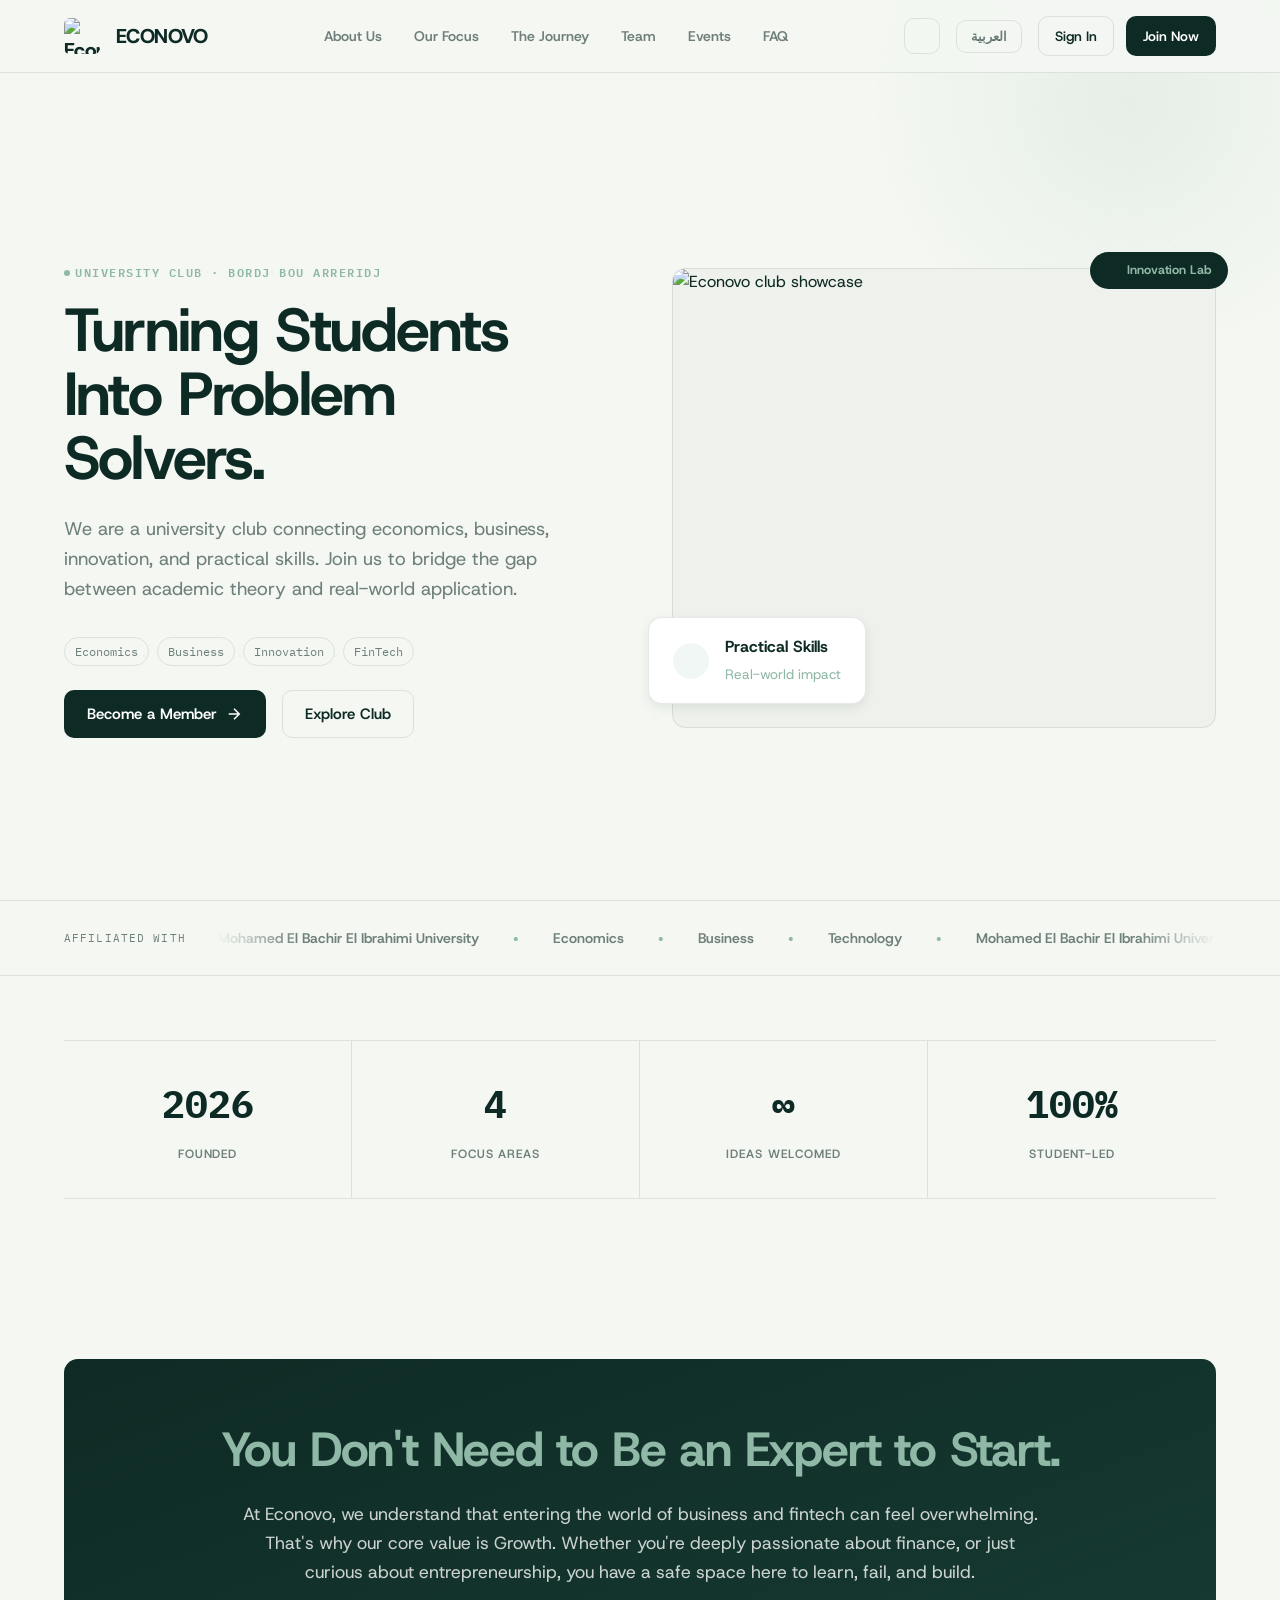
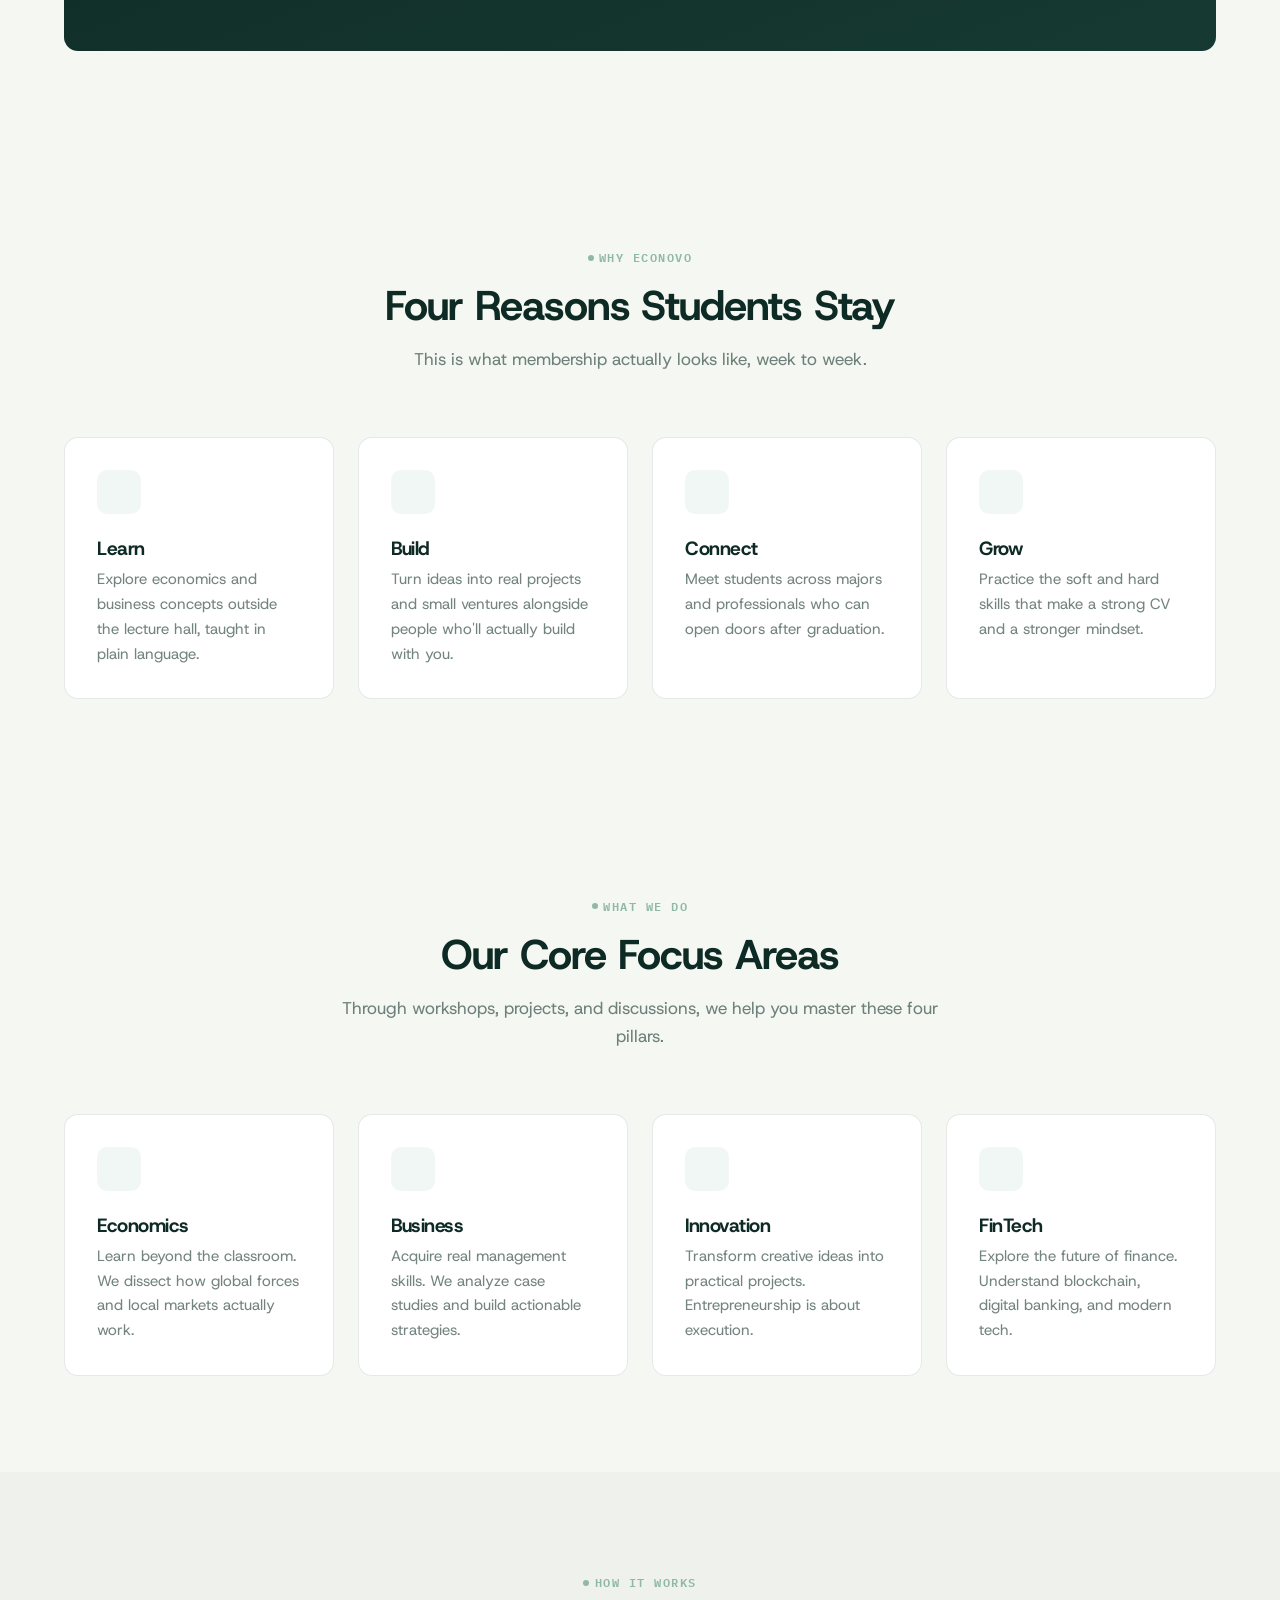
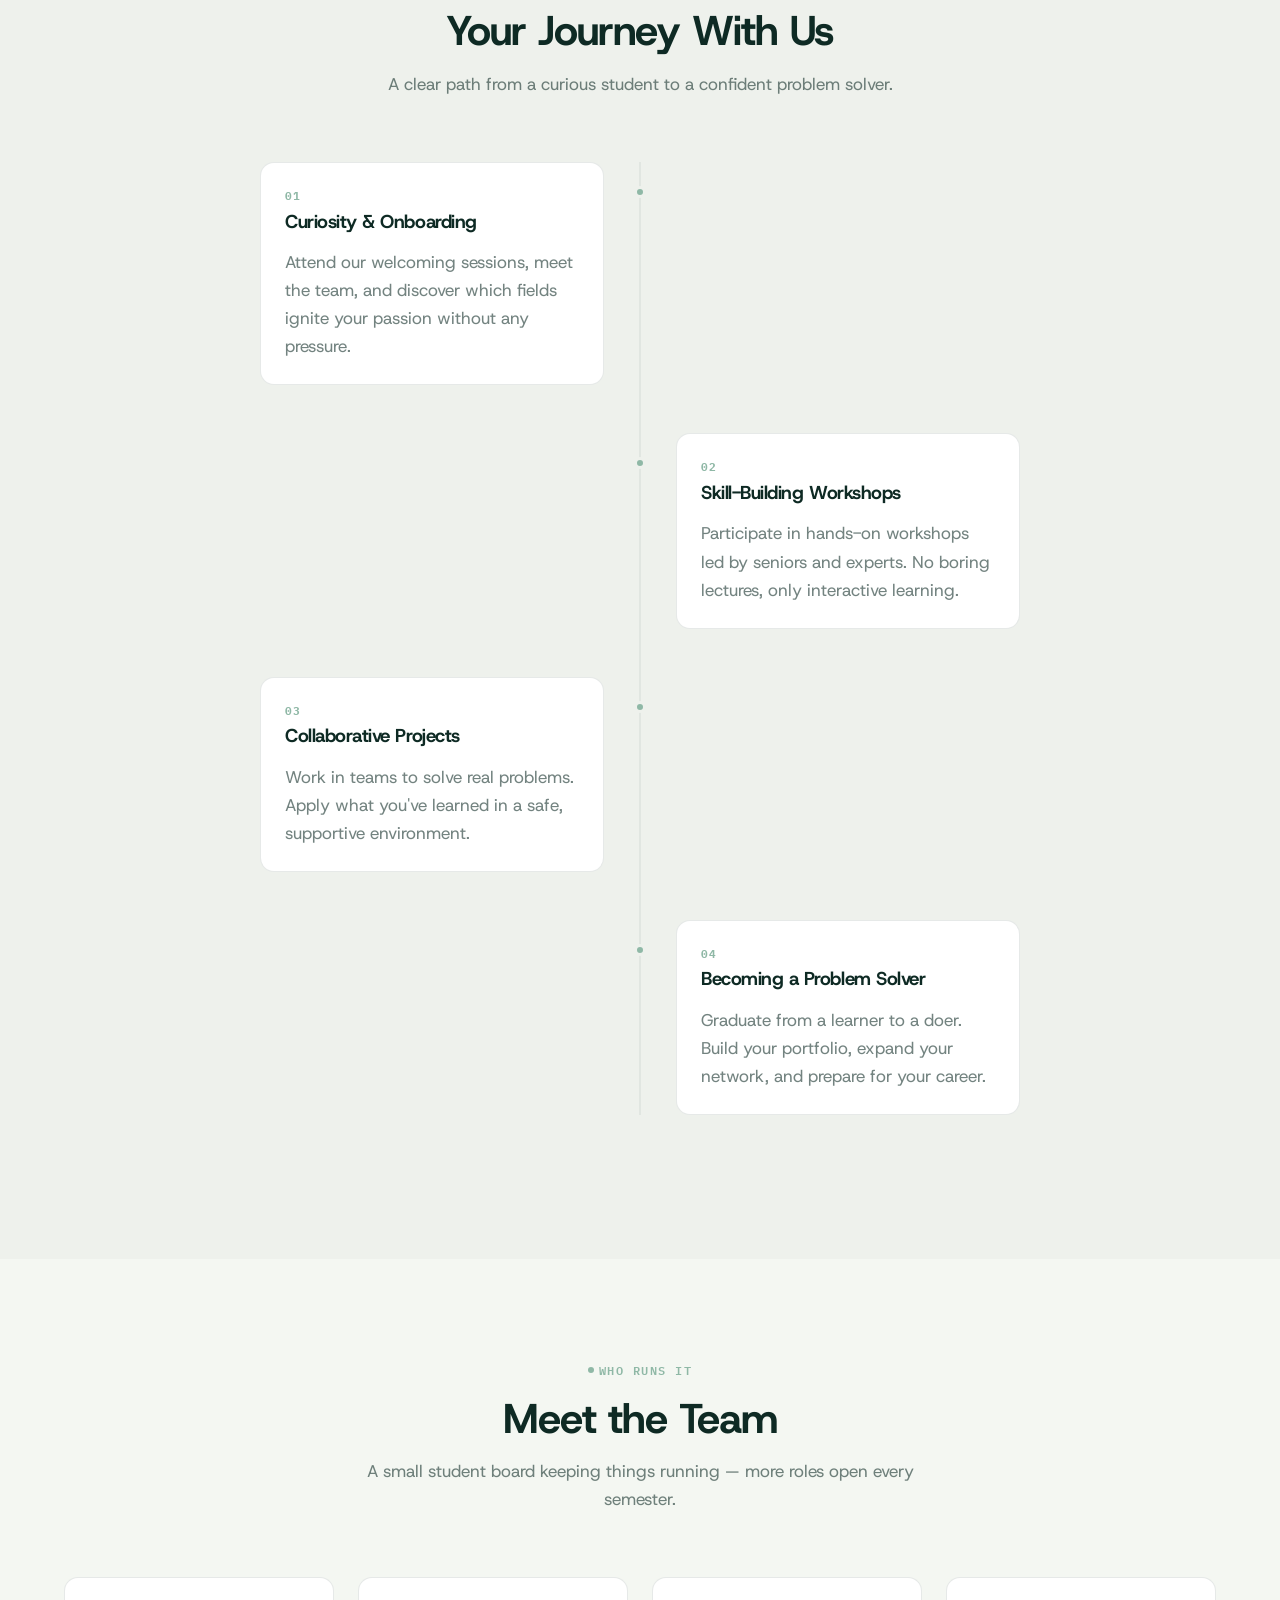
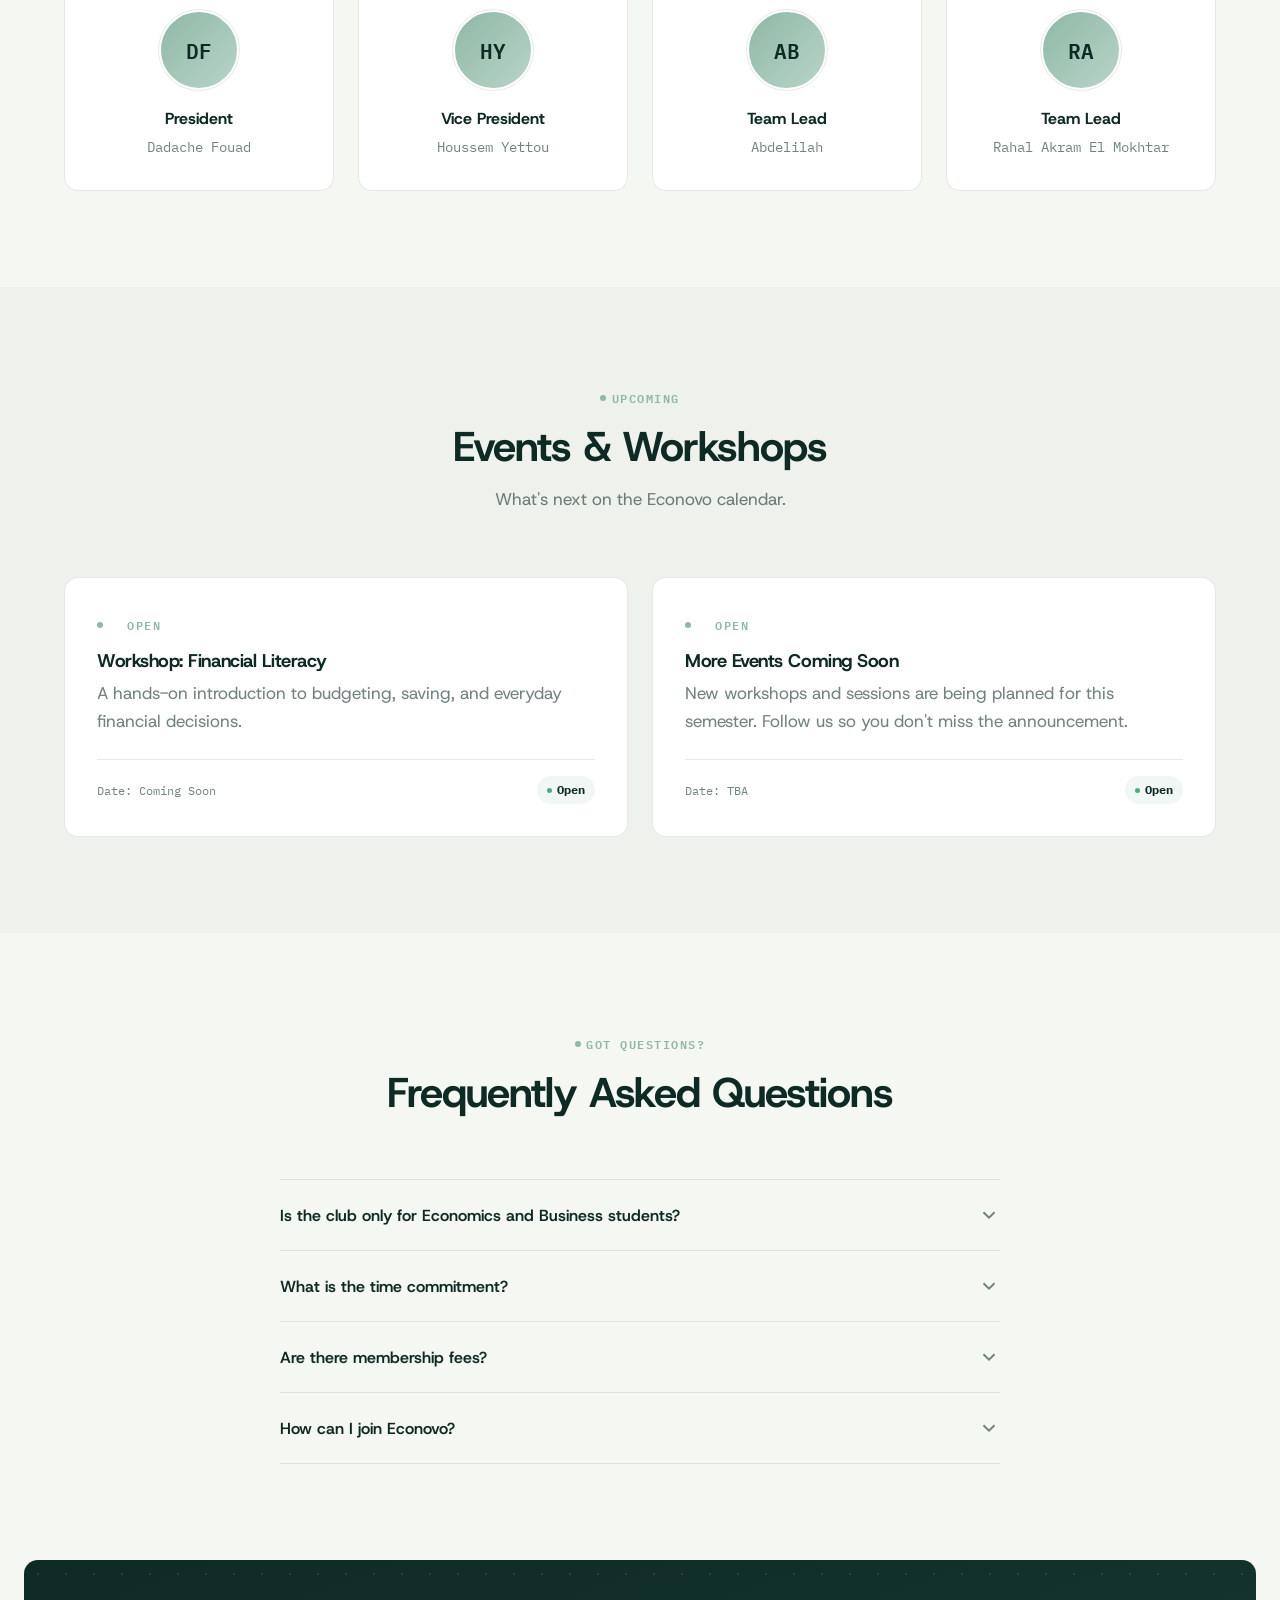
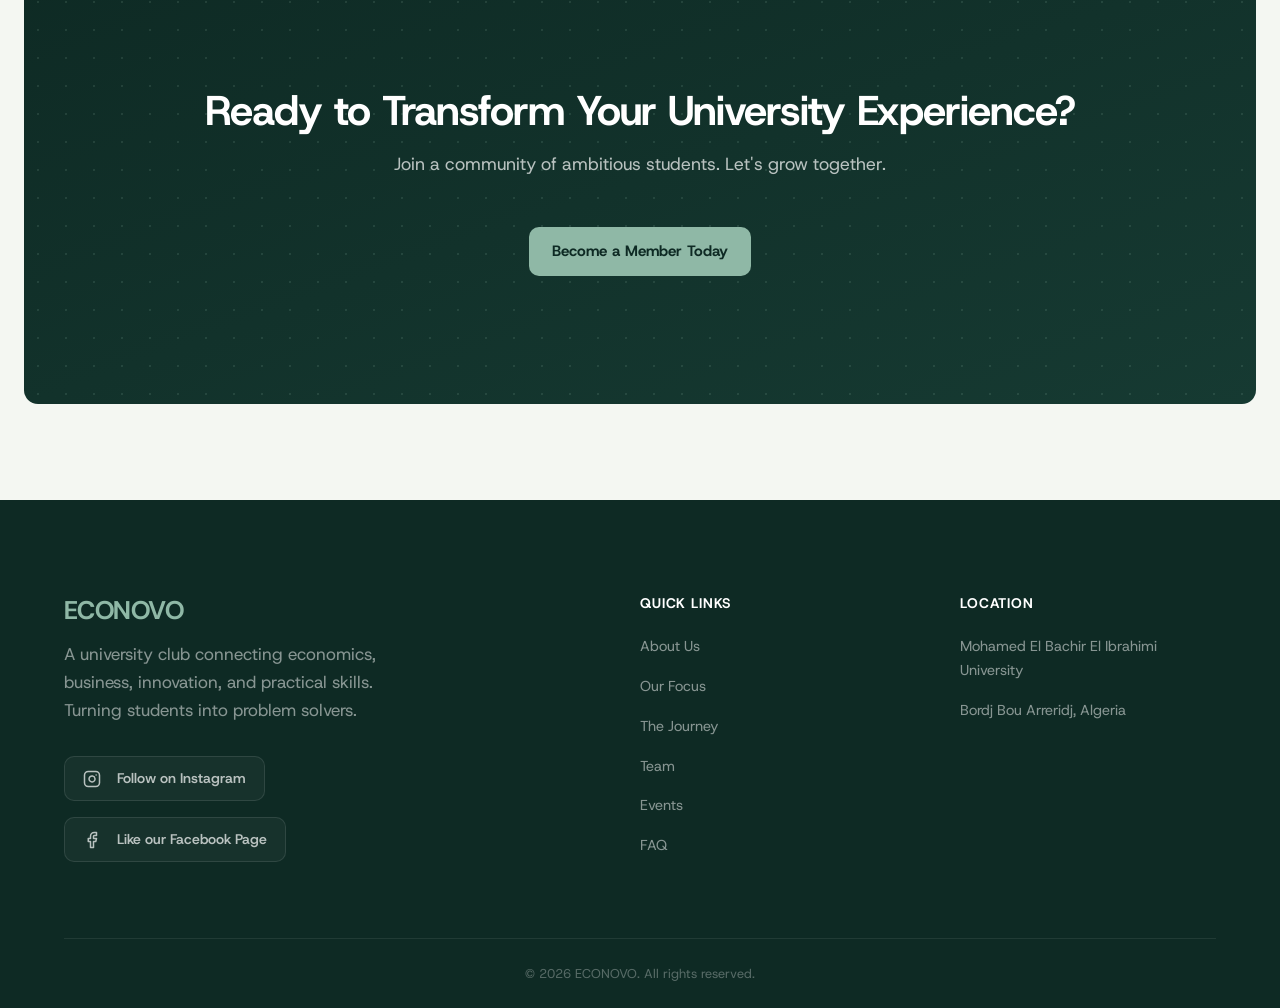
==== commit bed12cb7: "Add files via upload" ====
--- a/index.html
+++ b/index.html
@@ -27,6 +27,13 @@
     <link rel="stylesheet" href="css/components.css">
     <link rel="stylesheet" href="css/sections.css">
     <link rel="stylesheet" href="css/responsive.css">
+    <!-- Instant theme: runs before any CSS paint to prevent flicker -->
+    <script>
+    (function(){
+        var t = localStorage.getItem('econovo-theme') || (window.matchMedia('(prefers-color-scheme:dark)').matches ? 'dark' : 'light');
+        if (t === 'dark') document.documentElement.setAttribute('data-theme','dark');
+    })();
+    </script>
 </head>
 <body>
 
@@ -295,54 +302,59 @@
     (function() {
         const token   = localStorage.getItem('econovo-token');
         const userRaw = localStorage.getItem('econovo-user');
-        const signinLink = document.getElementById('nav-signin-link');
-        const joinLink   = document.getElementById('nav-join-link');
-        const mobileJoin = document.querySelector('.mobile-join');
-        const ctaBtn     = document.querySelector('.cta-section .btn');
-
-        if (token && userRaw) {
-            try {
-                const user = JSON.parse(userRaw);
-                const meta = user.user_metadata || {};
-                const name = meta.first_name || (meta.full_name || '').split(' ')[0] || user.email.split('@')[0];
-
-                // Navbar: show name + Dashboard link, replace Join Now with Sign Out
-                if (signinLink) {
-                    signinLink.textContent = name;
-                    signinLink.href = 'pages/dashboard.html';
-                    signinLink.className = 'btn btn-outline btn-sm';
-                }
-                if (joinLink) {
-                    joinLink.textContent = 'Sign Out';
-                    joinLink.removeAttribute('href');
-                    joinLink.className = 'btn btn-sm';
-                    joinLink.style.cssText = 'color:var(--text-soft);padding:8px 14px;';
-                    joinLink.addEventListener('click', function(e) {
-                        e.preventDefault();
-                        localStorage.removeItem('econovo-token');
-                        localStorage.removeItem('econovo-user');
-                        window.location.reload();
-                    });
-                }
-
-                // Hide all Join Now / Become a Member CTAs for logged-in members
-                document.querySelectorAll('a[href="pages/join.html"], a[href="join.html"]').forEach(el => {
-                    el.style.display = 'none';
+        if (!token || !userRaw) return; // not logged in — nothing to do
+
+        let user = {}, meta = {}, name = 'Member';
+        try {
+            user = JSON.parse(userRaw);
+            meta = user.user_metadata || {};
+            name = meta.first_name || (meta.full_name || '').split(' ')[0] || (user.email || '').split('@')[0] || 'Member';
+        } catch(_) {}
+
+        function applyAuthUI() {
+            // 1. Navbar name & dashboard link
+            const signinLink = document.getElementById('nav-signin-link');
+            const joinLink   = document.getElementById('nav-join-link');
+            if (signinLink) {
+                signinLink.textContent = name;
+                signinLink.href = 'pages/dashboard.html';
+                signinLink.className = 'btn btn-outline btn-sm';
+            }
+            if (joinLink && !joinLink.dataset.authDone) {
+                joinLink.dataset.authDone = '1';
+                joinLink.textContent = 'Sign Out';
+                joinLink.removeAttribute('href');
+                joinLink.className = 'btn btn-sm';
+                joinLink.style.cssText = 'color:var(--text-soft);padding:8px 14px;cursor:pointer;';
+                joinLink.addEventListener('click', function(e) {
+                    e.preventDefault();
+                    localStorage.removeItem('econovo-token');
+                    localStorage.removeItem('econovo-user');
+                    window.location.reload();
                 });
-                if (mobileJoin) mobileJoin.style.display = 'none';
-
-                // Replace hero CTA with Dashboard button
-                const heroActions = document.querySelector('.hero-actions');
-                if (heroActions) {
-                    const dashBtn = document.createElement('a');
-                    dashBtn.href = 'pages/dashboard.html';
-                    dashBtn.className = 'btn btn-primary';
-                    dashBtn.innerHTML = 'My Dashboard <svg width="16" height="16" viewBox="0 0 24 24" fill="none" stroke="currentColor" stroke-width="2"><path d="M5 12h14M12 5l7 7-7 7"/></svg>';
-                    heroActions.innerHTML = '';
-                    heroActions.appendChild(dashBtn);
-                }
-            } catch(_) {}
+            }
+
+            // 2. Hide ALL join.html links anywhere on the page
+            document.querySelectorAll('a[href="pages/join.html"], a[href="join.html"], a[href="./pages/join.html"]').forEach(el => {
+                el.style.display = 'none';
+            });
+
+            // 3. Hide mobile sticky join bar
+            const mobileJoin = document.querySelector('.mobile-join');
+            if (mobileJoin) mobileJoin.style.display = 'none';
+
+                dashBtn.className = 'btn btn-primary';
+                dashBtn.innerHTML = 'My Dashboard <svg width="16" height="16" viewBox="0 0 24 24" fill="none" stroke="currentColor" stroke-width="2"><path d="M5 12h14M12 5l7 7-7 7"/></svg>';
+                heroActions.innerHTML = '';
+                heroActions.appendChild(dashBtn);
+            }
         }
+
+        // Run immediately (for static elements)
+        applyAuthUI();
+
+        // Run again after language.js re-renders dynamic content
+        document.addEventListener('econovo:rendered', applyAuthUI);
     })();
     </script>
 </body>
--- a/css/style.css
+++ b/css/style.css
@@ -1,4 +1,4 @@
-==========================================================================
+/* ==========================================================================
    ECONOVO — style.css  (Anthropic-inspired redesign)
    Philosophy: generous whitespace, no glass, no float animations,
    typography does the heavy lifting. Colours stay faithful to brand.
--- a/css/components.css
+++ b/css/components.css
@@ -1,4 +1,4 @@
-==========================================================================
+/* ==========================================================================
    ECONOVO — components.css  (Anthropic-style rebuild)
    No glass. No float. No excessive shadows. Typography + space do the work.
    ========================================================================== */
@@ -254,115 +254,3 @@
     padding-bottom: var(--s2); border-bottom: 1px solid var(--line);
 }
 .mobile-menu-utility .lang-btn { flex: 1; text-align: center; }
-CSSEOF
-echo "components.css written".brand { display: flex; align-items: center; gap: var(--sp-16); font-size: 1.4rem; font-weight: 800; color: var(--text); cursor: pointer; }
-.brand small { display: block; font-size: .65rem; font-weight: 600; letter-spacing: .1em; text-transform: uppercase; color: var(--text-soft); }
-.logo-img { width: 42px; height: 42px; object-fit: contain; border-radius: var(--r-sm); }
-.nav-links { display: flex; gap: var(--sp-32); align-items: center; }
-.nav-link { font-weight: 600; color: var(--text); position: relative; font-size: .95rem; }
-.nav-link::after { content: ''; position: absolute; bottom: -4px; left: 0; width: 100%; height: 2px; background: var(--color-sage); transform: scaleX(0); transition: var(--t-base); }
-.nav-link:hover::after { transform: scaleX(1); }
-.nav-actions { display: flex; align-items: center; gap: var(--sp-16); }
-
-.icon-btn {
-    display: inline-flex; align-items: center; justify-content: center;
-    width: 40px; height: 40px; border-radius: var(--r-pill);
-    background: var(--bg-sunken); border: 1px solid var(--line); color: var(--text);
-    transition: var(--t-base);
-}
-.icon-btn:hover { background: var(--color-sage); color: var(--color-obsidian); }
-.icon-btn svg, .icon-btn i { width: 18px; height: 18px; }
-
-.lang-btn {
-    padding: 8px 16px; border-radius: var(--r-pill); background: var(--bg-sunken);
-    border: 1px solid var(--color-sage); font-weight: 700; font-size: .85rem; color: var(--text); transition: var(--t-base);
-}
-.lang-btn:hover { background: var(--color-sage); color: var(--color-obsidian); }
-
-.nav-toggle { display: none; }
-
-/* ---- Cards ---- */
-.card {
-    background: var(--bg-raised); border-radius: var(--r-lg); box-shadow: var(--shadow-sm);
-    border: 1px solid var(--line); transition: var(--t-base);
-}
-.card:hover { transform: translateY(-8px); box-shadow: var(--shadow-hover); border-color: var(--color-sage); }
-
-.icon-tile {
-    width: 60px; height: 60px; background: var(--bg-sunken); border-radius: var(--r-md);
-    display: flex; align-items: center; justify-content: center; color: var(--brand-dark);
-    margin-bottom: var(--sp-24); transition: var(--t-base);
-}
-[data-theme="dark"] .icon-tile { color: var(--color-sage); }
-.card:hover .icon-tile { background: var(--brand-dark); color: var(--color-sage); transform: scale(1.08) rotate(4deg); }
-
-/* ---- Badges / floating elements (hero) ---- */
-.floating-badge {
-    position: absolute; bottom: 30px; left: -30px; background: var(--bg-raised);
-    padding: var(--sp-16) var(--sp-24); border-radius: var(--r-md); box-shadow: var(--shadow-md);
-    display: flex; align-items: center; gap: var(--sp-16); z-index: 10; border: 1px solid var(--line);
-}
-.floating-badge .icon-wrap {
-    width: 40px; height: 40px; background: var(--bg-sunken); border-radius: 50%;
-    display: flex; align-items: center; justify-content: center; color: var(--brand-dark);
-}
-[data-theme="dark"] .floating-badge .icon-wrap { color: var(--color-sage); }
-.floating-tag {
-    position: absolute; top: -20px; right: -16px; background: var(--brand-dark); color: var(--color-sage);
-    padding: 10px 18px; border-radius: var(--r-pill); box-shadow: var(--shadow-md); font-weight: 700;
-    font-size: .82rem; display: flex; align-items: center; gap: 8px; z-index: 10;
-}
-
-/* ---- Avatars (team) ---- */
-.avatar-circle {
-    width: 96px; height: 96px; border-radius: 50%; margin: 0 auto var(--sp-16);
-    display: flex; align-items: center; justify-content: center; font-family: var(--font-mono);
-    font-weight: 600; font-size: 1.5rem; color: var(--color-obsidian); background: var(--gradient-sage);
-    box-shadow: var(--shadow-sm); border: 3px solid var(--bg-raised); outline: 1px solid var(--line);
-}
-
-/* ---- FAQ ---- */
-.faq-item { background: var(--bg-raised); border-radius: var(--r-md); margin-bottom: var(--sp-16); box-shadow: var(--shadow-sm); overflow: hidden; border: 1px solid var(--line); transition: var(--t-base); }
-.faq-item.active { border-color: var(--color-sage); }
-.faq-question { width: 100%; padding: var(--sp-24); display: flex; justify-content: space-between; align-items: center; gap: var(--sp-16); font-size: 1.05rem; font-weight: 700; color: var(--text); text-align: left; }
-[lang="ar"] .faq-question { text-align: right; }
-.faq-icon { flex-shrink: 0; transition: transform var(--t-base); }
-.faq-item.active .faq-icon { transform: rotate(180deg); color: var(--color-sage); }
-.faq-answer { padding: 0 var(--sp-24); height: 0; overflow: hidden; opacity: 0; transition: opacity var(--t-base), padding-bottom var(--t-base); }
-.faq-item.active .faq-answer { padding-bottom: var(--sp-24); opacity: 1; height: 500px; } /* no-JS fallback only — faq.js drives the real height */
-
-/* ---- Status pill (events) ---- */
-.pill { display: inline-flex; align-items: center; gap: 6px; font-size: .78rem; font-weight: 700; padding: 5px 12px; border-radius: var(--r-pill); }
-.pill-open { background: color-mix(in srgb, var(--color-sage) 25%, transparent); color: var(--brand-dark); }
-[data-theme="dark"] .pill-open { color: var(--color-sage); }
-.pill-open::before { content: ''; width: 6px; height: 6px; border-radius: 50%; background: #4CAF7D; }
-
-/* ---- Mobile bottom join button ---- */
-.mobile-join {
-    display: none; position: fixed; left: 50%; z-index: 1200; width: calc(100% - 40px); max-width: 360px;
-    bottom: calc(20px + env(safe-area-inset-bottom, 0px));
-    transform: translateX(-50%) translateY(0);
-    transition: transform var(--t-base), opacity var(--t-base);
-    opacity: 1;
-}
-.mobile-join.is-hidden { transform: translateX(-50%) translateY(140%); opacity: 0; pointer-events: none; }
-.mobile-join .btn { width: 100%; box-shadow: var(--shadow-lg); }
-
-/* ---- Mobile side menu ---- */
-.mobile-menu-overlay {
-    position: fixed; inset: 0; background: rgba(7,21,18,.55); backdrop-filter: blur(2px);
-    z-index: 1300; opacity: 0; pointer-events: none; transition: opacity var(--t-base);
-}
-.mobile-menu-overlay.open { opacity: 1; pointer-events: auto; }
-.mobile-menu {
-    position: fixed; top: 0; right: -320px; width: 300px; height: 100%; background: var(--bg-raised);
-    z-index: 1400; padding: var(--sp-32) var(--sp-24); transition: right var(--t-base);
-    display: flex; flex-direction: column; gap: var(--sp-32);
-}
-[lang="ar"] .mobile-menu { right: auto; left: -320px; transition: left var(--t-base); }
-.mobile-menu.open { right: 0; }
-[lang="ar"] .mobile-menu.open { left: 0; }
-.mobile-menu .nav-link { font-size: 1.1rem; padding: var(--sp-8) 0; display: block; }
-.mobile-menu-close { align-self: flex-end; }
-.mobile-menu-utility { display: flex; align-items: center; gap: var(--sp-16); padding-bottom: var(--sp-16); border-bottom: 1px solid var(--line); }
-.mobile-menu-utility .lang-btn { flex: 1; text-align: center; }
--- a/css/sections.css
+++ b/css/sections.css
@@ -1,4 +1,4 @@
-* ==========================================================================
+/* ==========================================================================
    ECONOVO — sections.css  (Anthropic-style rebuild)
    No glass, no float anims. Sections defined by structure + space.
    ========================================================================== */
@@ -210,5 +210,3 @@
 .delay-100 { transition-delay: .1s; }
 .delay-200 { transition-delay: .2s; }
 .delay-300 { transition-delay: .3s; }
-CSSEOF
-echo "sections.css written"
--- a/css/responsive.css
+++ b/css/responsive.css
@@ -1,4 +1,4 @@
- ==========================================================================
+/* ==========================================================================
    ECONOVO — responsive.css
    ========================================================================== */
 
@@ -52,5 +52,3 @@
     .hero-img-container { height: 280px; }
     .btn-sm { padding: 8px 14px; font-size: .82rem; }
 }
-CSSEOF
-echo "responsive.css written"
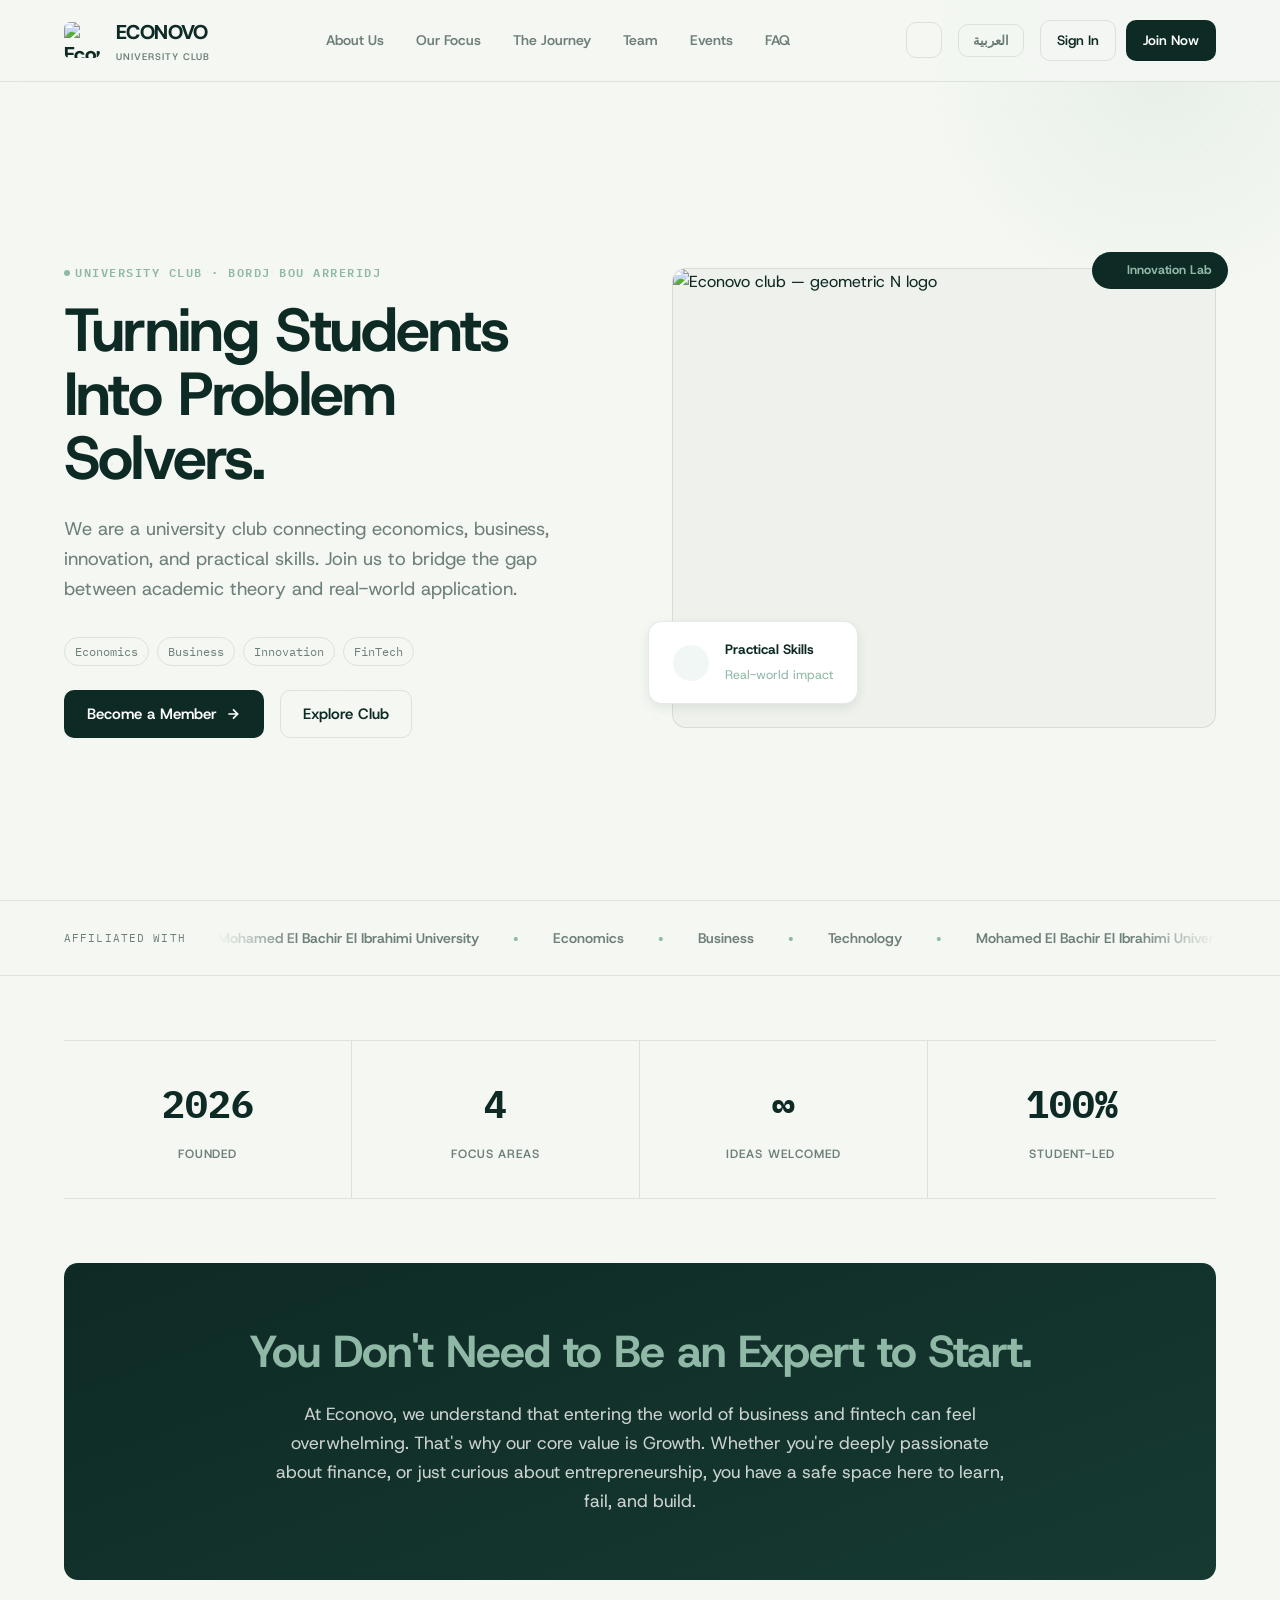
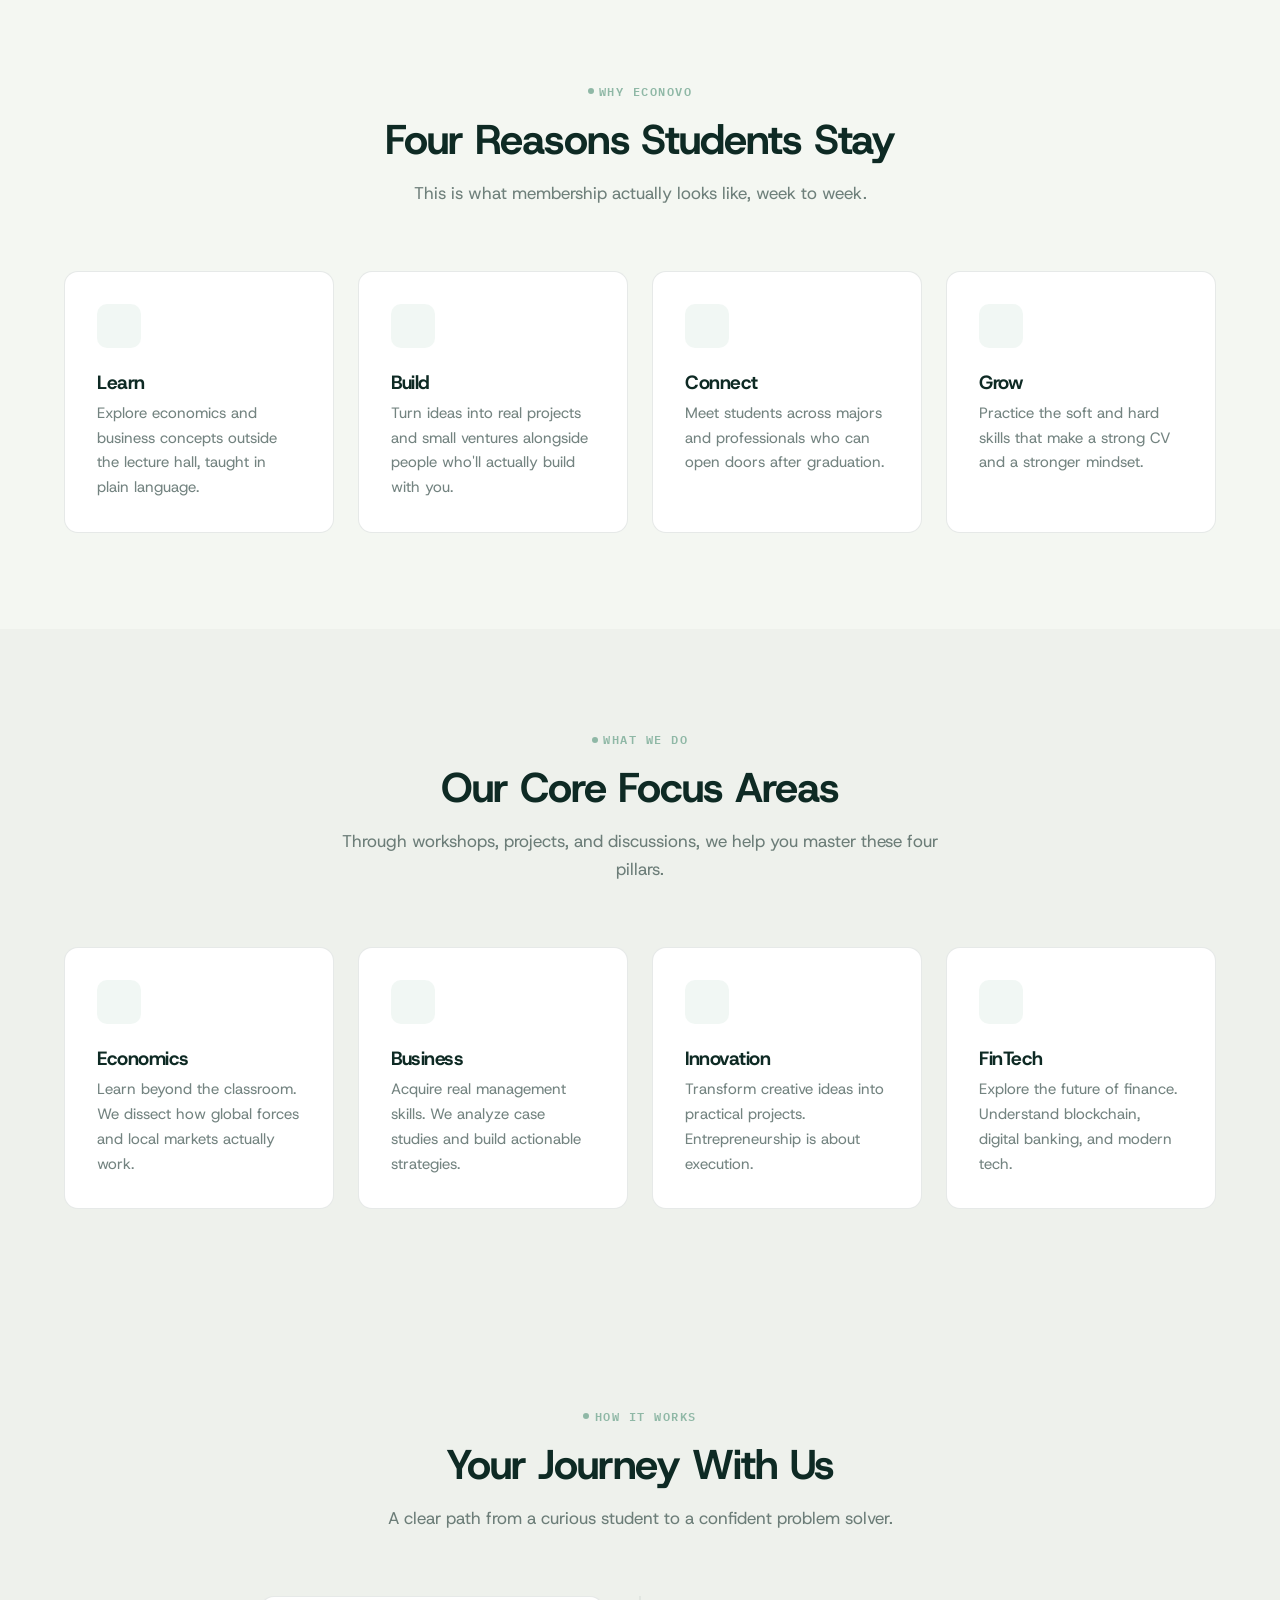
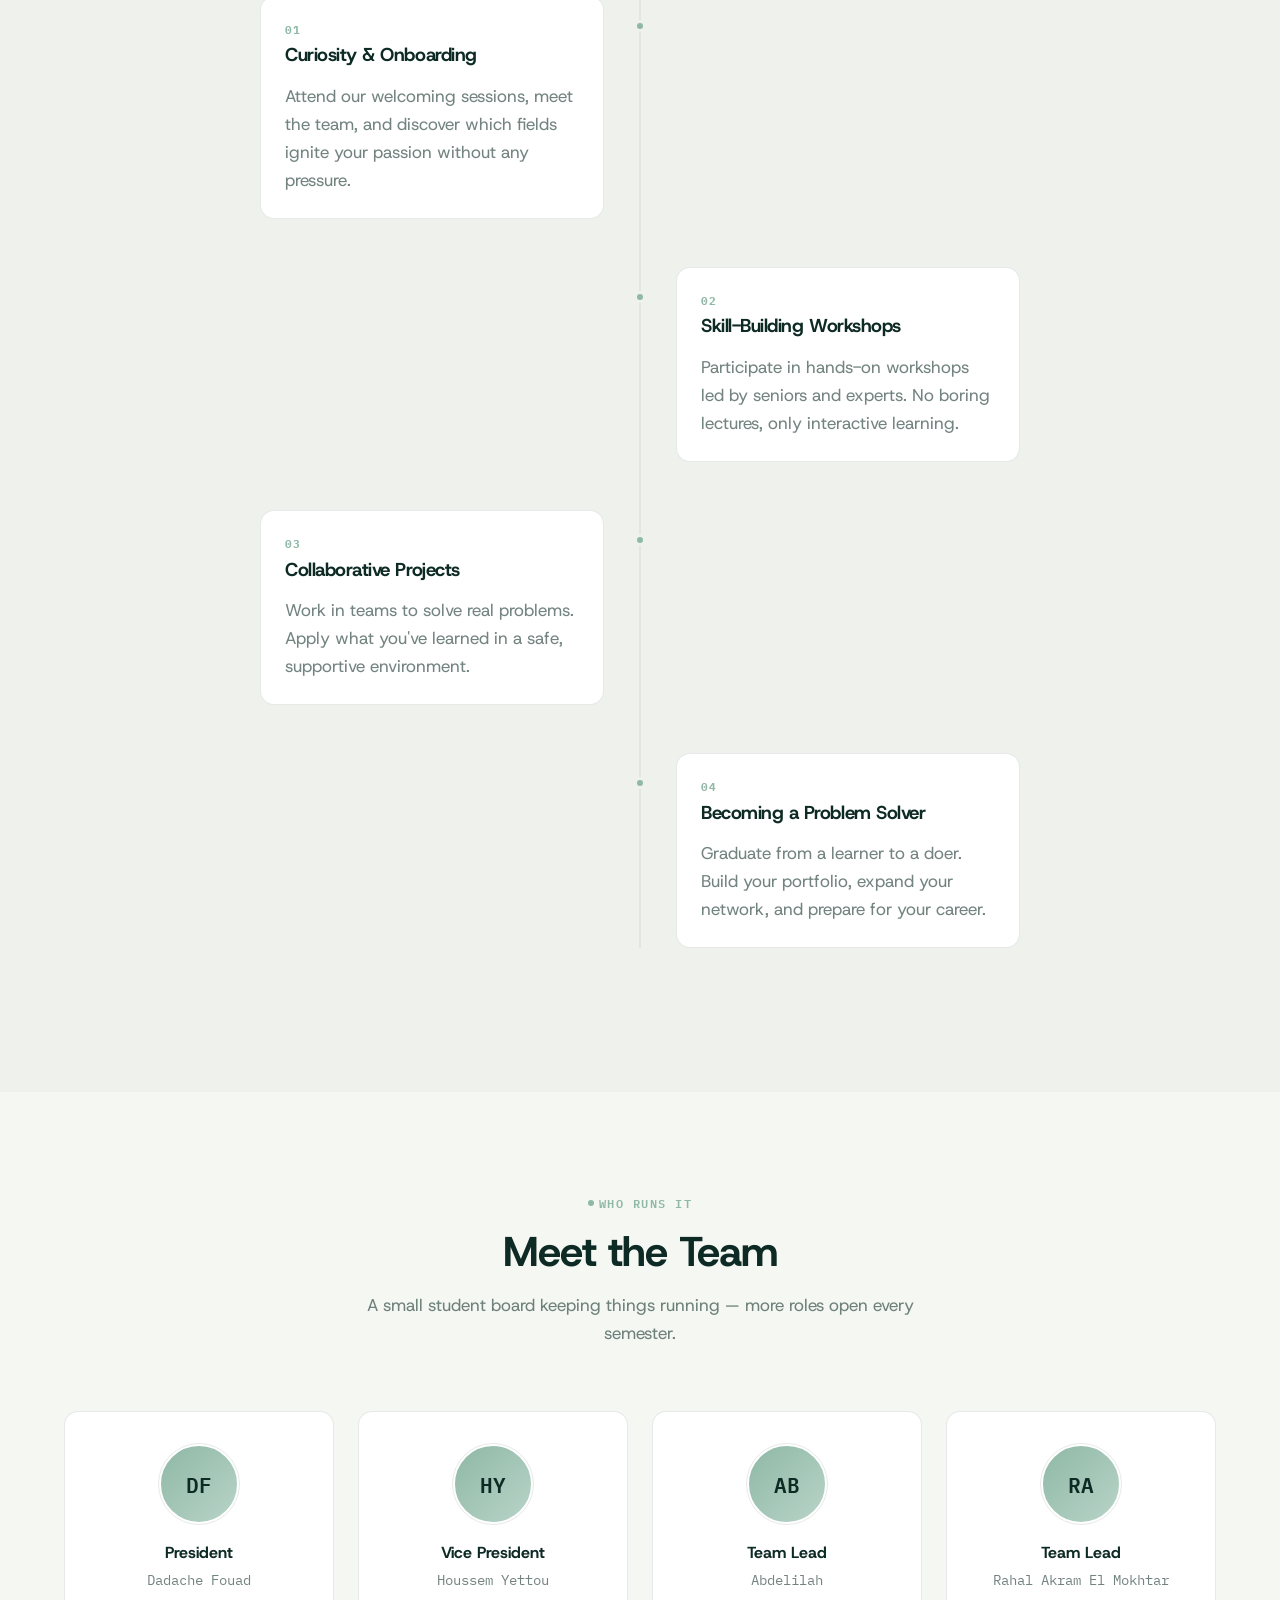
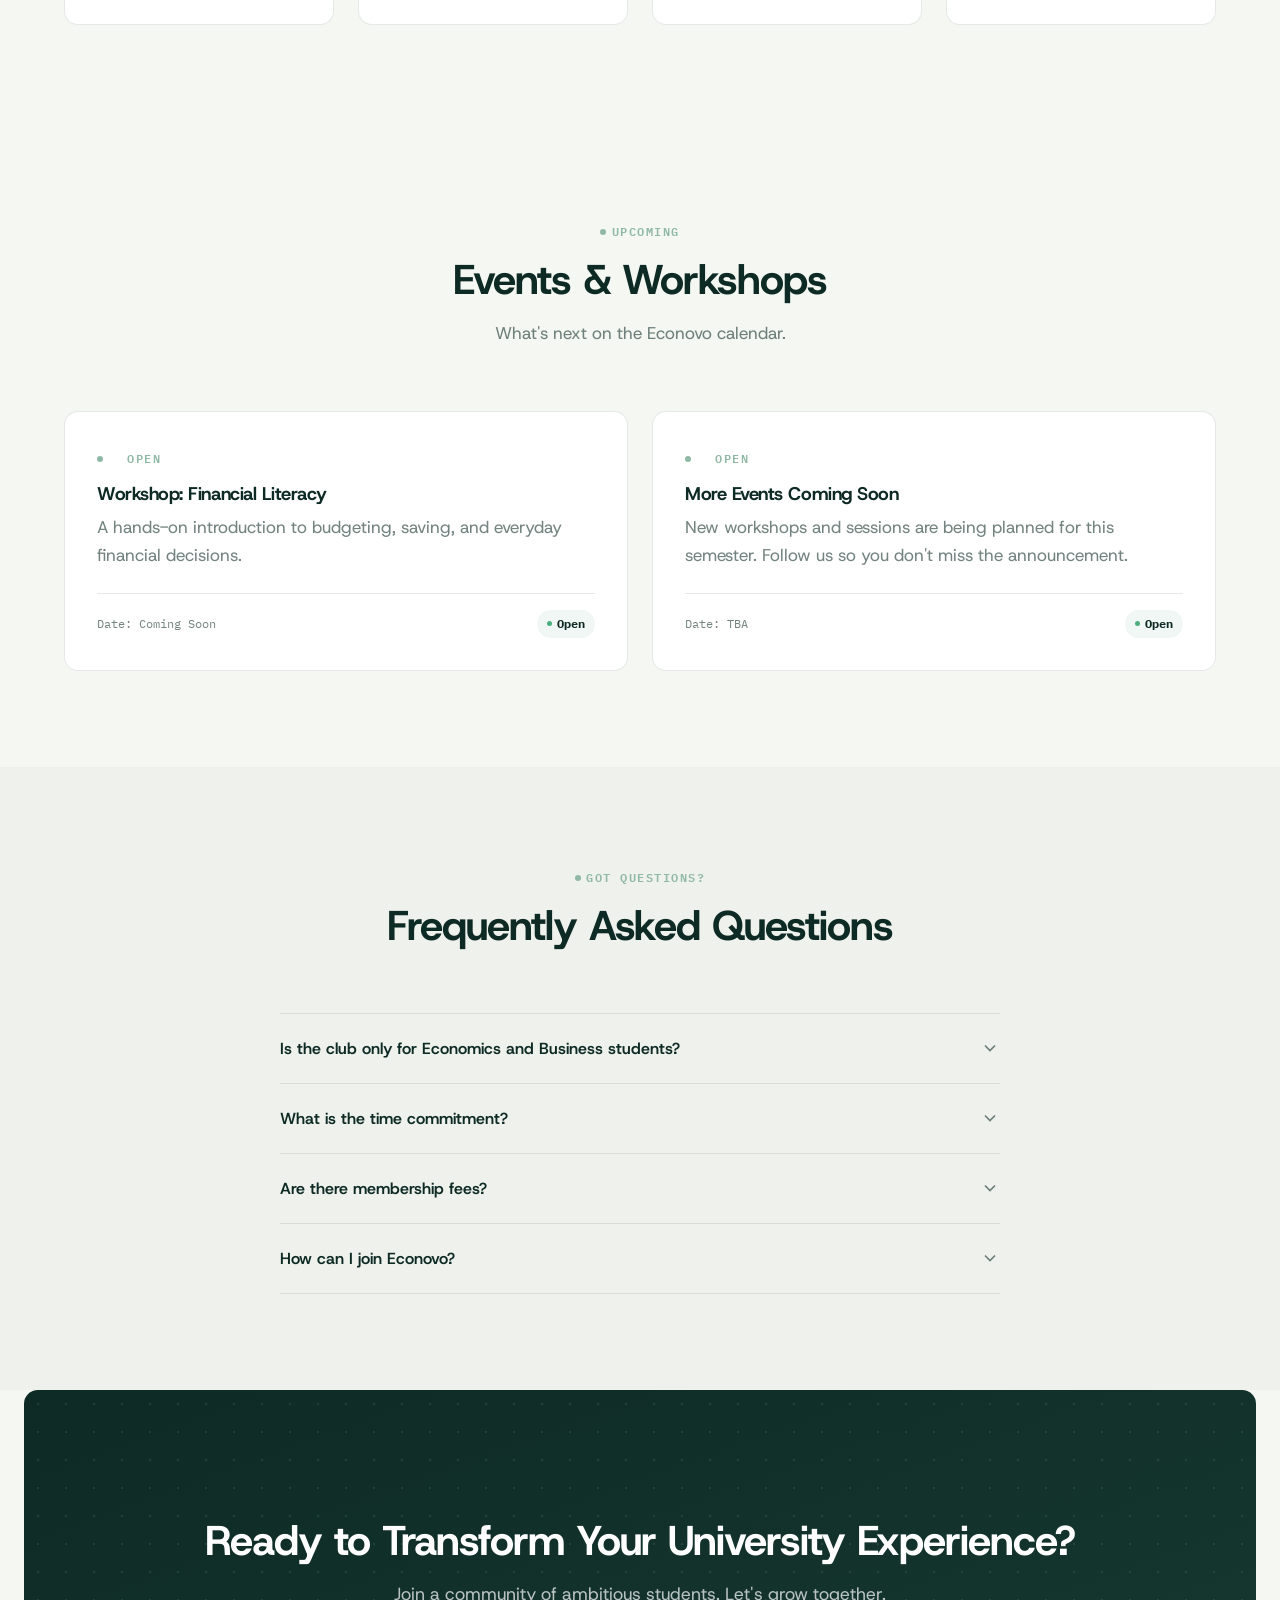
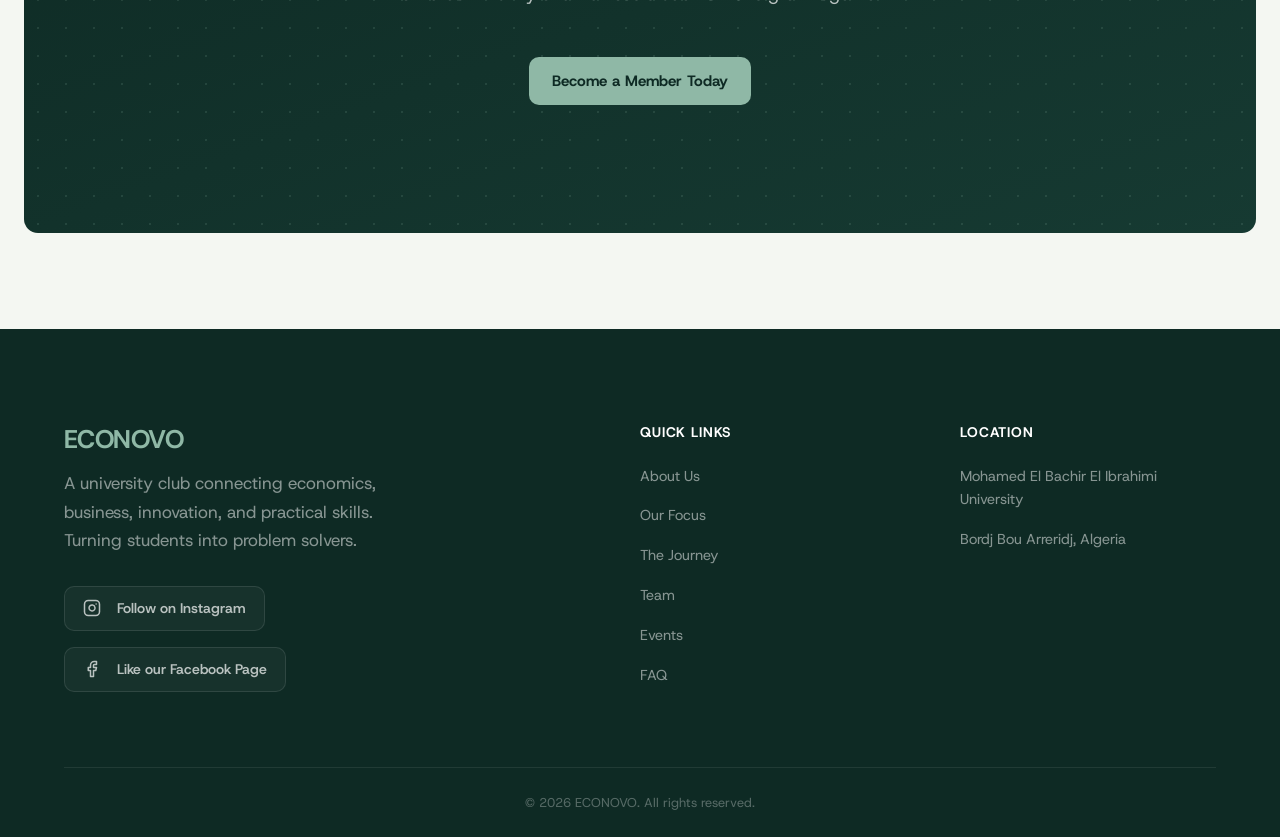
==== commit 3d3b683d: "Add files via upload" ====
--- a/index.html
+++ b/index.html
@@ -6,7 +6,7 @@
     <meta name="theme-color" content="#F4F7F2" id="themeColorMeta">
     <title>Econovo Club | Turning Students Into Problem Solvers</title>
     <meta name="description" content="Econovo is a university club connecting economics, business, innovation, and practical skills.">
-    <meta name="keywords" content="Econovo, university club, economics club, business club, Bordj Bou Arreridj, fintech, entrepreneurship">
+    <meta name="keywords" content="Econovo, university club, economics club, business club, Bordj Bou Arreridj, fintech, entrepreneurship, Algeria students">
 
     <!-- Open Graph -->
     <meta property="og:type" content="website">
@@ -20,14 +20,15 @@
     <!-- Fonts -->
     <link rel="preconnect" href="https://fonts.googleapis.com">
     <link rel="preconnect" href="https://fonts.gstatic.com" crossorigin>
-    <link href="https://fonts.googleapis.com/css2?family=Host+Grotesk:wght@300;400;500;600;700;800&family=IBM+Plex+Sans+Arabic:wght@300;400;500;600;700&family=IBM+Plex+Mono:wght@500;600&display=swap" rel="stylesheet">
+    <link href="https://fonts.googleapis.com/css2?family=Host+Grotesk:ital,wght@0,300;0,400;0,500;0,600;0,700;0,800;1,400&family=IBM+Plex+Sans+Arabic:wght@300;400;500;600;700&family=IBM+Plex+Mono:wght@400;500;600&display=swap" rel="stylesheet">
 
     <!-- Styles -->
     <link rel="stylesheet" href="css/style.css">
     <link rel="stylesheet" href="css/components.css">
     <link rel="stylesheet" href="css/sections.css">
     <link rel="stylesheet" href="css/responsive.css">
-    <!-- Instant theme: runs before any CSS paint to prevent flicker -->
+
+    <!-- Instant theme — before CSS paint to prevent flicker -->
     <script>
     (function(){
         var t = localStorage.getItem('econovo-theme') || (window.matchMedia('(prefers-color-scheme:dark)').matches ? 'dark' : 'light');
@@ -39,219 +40,274 @@
 
     <div class="scroll-progress" id="scrollProgress"></div>
 
-    <!-- NAVBAR -->
-    <nav class="navbar" id="navbar">
+    <!-- ═══════════════════════════════════════════
+         NAVBAR
+    ═══════════════════════════════════════════ -->
+    <nav class="navbar" id="navbar" role="navigation" aria-label="Main navigation">
         <div class="container nav-container">
-            <div class="brand">
-                <img src="https://i.postimg.cc/vBCdy1F4/copilot-image-1784613842249.png" alt="Econovo logo" class="logo-img">
-                <span>ECONOVO</span>
-            </div>
-            <ul class="nav-links">
-                <li><a href="#about" class="nav-link" data-i18n="nav.about">About Us</a></li>
+
+            <!-- Brand — 50px clear space rule from Brand Book -->
+            <a href="/" class="brand" aria-label="Econovo Club home">
+                <img src="https://i.postimg.cc/vBCdy1F4/copilot-image-1784613842249.png"
+                     alt="Econovo geometric logo"
+                     class="logo-img">
+                <div>
+                    <span>ECONOVO</span>
+                    <small>University Club</small>
+                </div>
+            </a>
+
+            <!-- Desktop nav links -->
+            <ul class="nav-links" role="list">
+                <li><a href="#about"   class="nav-link" data-i18n="nav.about">About Us</a></li>
                 <li><a href="#pillars" class="nav-link" data-i18n="nav.pillars">Our Focus</a></li>
                 <li><a href="#journey" class="nav-link" data-i18n="nav.journey">The Journey</a></li>
-                <li><a href="#team" class="nav-link" data-i18n="nav.team">Team</a></li>
-                <li><a href="#events" class="nav-link" data-i18n="nav.events">Events</a></li>
-                <li><a href="#faq" class="nav-link" data-i18n="nav.faq">FAQ</a></li>
+                <li><a href="#team"    class="nav-link" data-i18n="nav.team">Team</a></li>
+                <li><a href="#events"  class="nav-link" data-i18n="nav.events">Events</a></li>
+                <li><a href="#faq"     class="nav-link" data-i18n="nav.faq">FAQ</a></li>
             </ul>
+
+            <!-- Actions -->
             <div class="nav-actions">
                 <button class="icon-btn js-theme-toggle" id="themeToggle" aria-label="Toggle dark mode">
                     <i class="js-theme-icon" id="themeToggleIcon" data-lucide="moon"></i>
                 </button>
-                <button class="lang-btn js-lang-toggle" id="langBtn">العربية</button>
-                <div id="nav-auth-area" style="display:flex;align-items:center;gap:12px;">
-                    <!-- filled dynamically by auth check -->
+                <button class="lang-btn js-lang-toggle" id="langBtn" aria-label="Switch language">العربية</button>
+
+                <div id="nav-auth-area" style="display:flex;align-items:center;gap:10px;">
                     <a href="pages/login.html" class="btn btn-outline btn-sm" id="nav-signin-link">Sign In</a>
-                    <a href="pages/join.html" class="btn btn-primary btn-sm" id="nav-join-link" data-i18n="nav.join">Join Now</a>
-                </div>
-                <button class="icon-btn nav-toggle" id="navToggle" aria-label="Open menu">
+                    <a href="pages/join.html"  class="btn btn-primary btn-sm" id="nav-join-link" data-i18n="nav.join">Join Now</a>
+                </div>
+
+                <button class="icon-btn nav-toggle" id="navToggle" aria-label="Open navigation menu" aria-expanded="false">
                     <i data-lucide="menu"></i>
                 </button>
             </div>
         </div>
     </nav>
 
-    <!-- MOBILE MENU -->
-    <div class="mobile-menu-overlay" id="mobileMenuOverlay"></div>
-    <aside class="mobile-menu" id="mobileMenu">
-        <button class="icon-btn mobile-menu-close" id="mobileMenuClose" aria-label="Close menu"><i data-lucide="x"></i></button>
+    <!-- ═══════════════════════════════════════════
+         MOBILE SIDE MENU
+    ═══════════════════════════════════════════ -->
+    <div class="mobile-menu-overlay" id="mobileMenuOverlay" aria-hidden="true"></div>
+    <aside class="mobile-menu" id="mobileMenu" aria-label="Mobile navigation" role="dialog">
+        <button class="icon-btn mobile-menu-close" id="mobileMenuClose" aria-label="Close menu">
+            <i data-lucide="x"></i>
+        </button>
         <div class="mobile-menu-utility">
             <button class="icon-btn js-theme-toggle" aria-label="Toggle dark mode">
                 <i class="js-theme-icon" data-lucide="moon"></i>
             </button>
-            <button class="lang-btn js-lang-toggle">العربية</button>
-        </div>
-        <ul>
-            <li><a href="#about" class="nav-link" data-i18n="nav.about">About Us</a></li>
+            <button class="lang-btn js-lang-toggle" aria-label="Switch language">العربية</button>
+        </div>
+        <ul role="list">
+            <li><a href="#about"   class="nav-link" data-i18n="nav.about">About Us</a></li>
             <li><a href="#pillars" class="nav-link" data-i18n="nav.pillars">Our Focus</a></li>
             <li><a href="#journey" class="nav-link" data-i18n="nav.journey">The Journey</a></li>
-            <li><a href="#team" class="nav-link" data-i18n="nav.team">Team</a></li>
-            <li><a href="#events" class="nav-link" data-i18n="nav.events">Events</a></li>
-            <li><a href="#faq" class="nav-link" data-i18n="nav.faq">FAQ</a></li>
+            <li><a href="#team"    class="nav-link" data-i18n="nav.team">Team</a></li>
+            <li><a href="#events"  class="nav-link" data-i18n="nav.events">Events</a></li>
+            <li><a href="#faq"     class="nav-link" data-i18n="nav.faq">FAQ</a></li>
         </ul>
+        <!-- Sign In accessible in mobile menu -->
+        <a href="pages/login.html" class="mobile-signin-link" id="mobile-signin-link">
+            <i data-lucide="log-in" style="width:15px;height:15px;flex-shrink:0;"></i>
+            Sign In
+        </a>
         <a href="pages/join.html" class="btn btn-primary" data-i18n="nav.join">Join Now</a>
     </aside>
 
-    <!-- HERO -->
-    <section class="hero">
-        <div class="hero-bg-shape"></div>
+    <!-- ═══════════════════════════════════════════
+         HERO
+    ═══════════════════════════════════════════ -->
+    <section class="hero" aria-labelledby="hero-heading">
+        <div class="hero-bg-shape" aria-hidden="true"></div>
         <div class="container hero-grid">
+
+            <!-- Left: editorial copy -->
             <div class="hero-content">
-                <div class="eyebrow" data-i18n="hero.eyebrow">University Club</div>
-                <h1 data-i18n="hero.title">Turning Students Into Problem Solvers.</h1>
-                <p data-i18n="hero.desc">We are a university club connecting economics, business, innovation, and practical skills.</p>
-                <div class="hero-tags" id="heroTags"></div>
+                <span class="hero-rule" aria-hidden="true"></span>
+                <div class="eyebrow" data-i18n="hero.eyebrow">University Club · Bordj Bou Arreridj</div>
+                <h1 id="hero-heading" data-i18n="hero.title">Turning Students Into Problem Solvers.</h1>
+                <p data-i18n="hero.desc">We are a university club connecting economics, business, innovation, and practical skills. Join us to bridge the gap between academic theory and real-world application.</p>
+                <div class="hero-tags" id="heroTags" role="list"></div>
                 <div class="hero-actions">
-                    <a href="pages/join.html" class="btn btn-primary">
+                    <a href="pages/join.html" class="btn btn-primary" id="hero-join-btn">
                         <span data-i18n="hero.ctaJoin">Become a Member</span>
-                        <svg width="18" height="18" viewBox="0 0 24 24" fill="none" stroke="currentColor" stroke-width="2"><path d="M5 12h14M12 5l7 7-7 7"/></svg>
+                        <svg width="16" height="16" viewBox="0 0 24 24" fill="none" stroke="currentColor" stroke-width="2.5" aria-hidden="true"><path d="M5 12h14M12 5l7 7-7 7"/></svg>
                     </a>
                     <a href="#about" class="btn btn-outline" data-i18n="hero.ctaExplore">Explore Club</a>
                 </div>
             </div>
 
-            <div class="hero-visual">
+            <!-- Right: visual panel -->
+            <div class="hero-visual" aria-hidden="true">
                 <div class="floating-tag">
-                    <i data-lucide="sparkles" style="width:15px;height:15px"></i>
+                    <i data-lucide="sparkles" style="width:13px;height:13px"></i>
                     <span data-i18n="hero.floatingTag">Innovation Lab</span>
                 </div>
 
                 <div class="hero-img-container">
-                    <img src="https://i.postimg.cc/vBCdy1F4/copilot-image-1784613842249.png" alt="Econovo club showcase">
+                    <img src="https://i.postimg.cc/vBCdy1F4/copilot-image-1784613842249.png"
+                         alt="Econovo club — geometric N logo"
+                         loading="eager">
                 </div>
 
                 <div class="floating-badge">
-                    <div class="icon-wrap"><i data-lucide="trending-up"></i></div>
+                    <div class="icon-wrap">
+                        <i data-lucide="trending-up" style="width:16px;height:16px;"></i>
+                    </div>
                     <div>
-                        <strong style="display:block;" data-i18n="hero.badgeTitle">Practical Skills</strong>
-                        <span style="font-size:.85rem;color:var(--color-sage);" data-i18n="hero.badgeDesc">Real-world impact</span>
+                        <strong style="display:block;font-size:.85rem;" data-i18n="hero.badgeTitle">Practical Skills</strong>
+                        <span style="font-size:.78rem;color:var(--sage);" data-i18n="hero.badgeDesc">Real-world impact</span>
                     </div>
                 </div>
             </div>
         </div>
     </section>
 
-    <!-- TRUST BAR -->
-    <section class="trust-bar reveal">
+    <!-- ═══════════════════════════════════════════
+         TRUST BAR
+    ═══════════════════════════════════════════ -->
+    <section class="trust-bar reveal" aria-label="Affiliations">
         <div class="container trust-bar-inner">
             <span class="trust-label" id="trustLabel">Affiliated with</span>
-            <div class="trust-marquee">
+            <div class="trust-marquee" aria-hidden="true">
                 <div class="trust-track" id="trustTrack"></div>
             </div>
         </div>
     </section>
 
-    <!-- STATS -->
-    <section class="stats-section">
-        <div class="container">
-            <div class="stats-row" id="statsRow"></div>
-        </div>
-    </section>
-
-    <!-- ABOUT / EMPATHY -->
-    <section id="about" class="empathy-section section reveal">
-        <div class="container">
-            <div class="card empathy-box" style="background:var(--gradient-primary);padding:var(--sp-64);text-align:center;">
-                <h2 style="font-size:clamp(2rem,4vw,3rem);color:var(--color-sage);margin-bottom:var(--sp-24);" data-i18n="empathy.title">You Don't Need to Be an Expert to Start.</h2>
-                <p style="color:rgba(255,255,255,.85);max-width:800px;margin:0 auto;font-size:1.2rem;" data-i18n="empathy.desc">At Econovo, we understand that entering the world of business can feel overwhelming.</p>
-            </div>
-        </div>
-    </section>
-
-    <!-- WHY ECONOVO -->
-    <section class="section">
+    <!-- ═══════════════════════════════════════════
+         STATS LEDGER
+    ═══════════════════════════════════════════ -->
+    <section class="stats-section" aria-label="Club statistics">
+        <div class="container">
+            <div class="stats-row" id="statsRow" role="list"></div>
+        </div>
+    </section>
+
+    <!-- ═══════════════════════════════════════════
+         ABOUT / EMPATHY
+    ═══════════════════════════════════════════ -->
+    <section id="about" class="empathy-section reveal" aria-labelledby="empathy-heading">
+        <div class="container">
+            <div class="card empathy-box">
+                <h2 id="empathy-heading" data-i18n="empathy.title">You Don't Need to Be an Expert to Start.</h2>
+                <p data-i18n="empathy.desc">At Econovo, we understand that entering the world of business and fintech can feel overwhelming.</p>
+            </div>
+        </div>
+    </section>
+
+    <!-- ═══════════════════════════════════════════
+         WHY ECONOVO
+    ═══════════════════════════════════════════ -->
+    <section class="section" aria-labelledby="why-heading">
         <div class="container">
             <div class="section-header reveal">
                 <div class="eyebrow" data-i18n="why.eyebrow">Why Econovo</div>
-                <h2 class="section-title" data-i18n="why.title">Four Reasons Students Stay</h2>
-                <p data-i18n="why.desc">This is what membership actually looks like.</p>
-            </div>
-            <div class="why-grid" id="whyGrid"></div>
-        </div>
-    </section>
-
-    <!-- FOCUS AREAS -->
-    <section id="pillars" class="section">
+                <h2 id="why-heading" class="section-title" data-i18n="why.title">Four Reasons Students Stay</h2>
+                <p data-i18n="why.desc">This is what membership actually looks like, week to week.</p>
+            </div>
+            <div class="why-grid" id="whyGrid" role="list"></div>
+        </div>
+    </section>
+
+    <!-- ═══════════════════════════════════════════
+         FOCUS AREAS / PILLARS
+    ═══════════════════════════════════════════ -->
+    <section id="pillars" class="section" style="background:var(--bg-muted);" aria-labelledby="pillars-heading">
         <div class="container">
             <div class="section-header reveal">
                 <div class="eyebrow" data-i18n="pillars.eyebrow">What We Do</div>
-                <h2 class="section-title" data-i18n="pillars.title">Our Core Focus Areas</h2>
-                <p data-i18n="pillars.desc">Through workshops, projects, and discussions.</p>
-            </div>
-            <div class="pillars-grid" id="pillarsGrid"></div>
-        </div>
-    </section>
-
-    <!-- JOURNEY -->
-    <section id="journey" class="section journey-section">
+                <h2 id="pillars-heading" class="section-title" data-i18n="pillars.title">Our Core Focus Areas</h2>
+                <p data-i18n="pillars.desc">Through workshops, projects, and discussions, we help you master these four pillars.</p>
+            </div>
+            <div class="pillars-grid" id="pillarsGrid" role="list"></div>
+        </div>
+    </section>
+
+    <!-- ═══════════════════════════════════════════
+         JOURNEY / TIMELINE
+    ═══════════════════════════════════════════ -->
+    <section id="journey" class="section journey-section" aria-labelledby="journey-heading">
         <div class="container">
             <div class="section-header reveal">
                 <div class="eyebrow" data-i18n="journey.eyebrow">How It Works</div>
-                <h2 class="section-title" data-i18n="journey.title">Your Journey With Us</h2>
+                <h2 id="journey-heading" class="section-title" data-i18n="journey.title">Your Journey With Us</h2>
                 <p data-i18n="journey.desc">A clear path from a curious student to a confident problem solver.</p>
             </div>
-            <div class="timeline" id="timeline"></div>
-        </div>
-    </section>
-
-    <!-- TEAM -->
-    <section id="team" class="section">
+            <div class="timeline" id="timeline" aria-label="Journey steps"></div>
+        </div>
+    </section>
+
+    <!-- ═══════════════════════════════════════════
+         TEAM
+    ═══════════════════════════════════════════ -->
+    <section id="team" class="section" aria-labelledby="team-heading">
         <div class="container">
             <div class="section-header reveal">
                 <div class="eyebrow" data-i18n="team.eyebrow">Who Runs It</div>
-                <h2 class="section-title" data-i18n="team.title">Meet the Team</h2>
-                <p data-i18n="team.desc">A small student board keeping things running.</p>
-            </div>
-            <div class="team-grid" id="teamGrid"></div>
-        </div>
-    </section>
-
-    <!-- EVENTS -->
-    <section id="events" class="section" style="background:var(--bg-sunken);">
+                <h2 id="team-heading" class="section-title" data-i18n="team.title">Meet the Team</h2>
+                <p data-i18n="team.desc">A small student board keeping things running — more roles open every semester.</p>
+            </div>
+            <div class="team-grid" id="teamGrid" role="list"></div>
+        </div>
+    </section>
+
+    <!-- ═══════════════════════════════════════════
+         EVENTS
+    ═══════════════════════════════════════════ -->
+    <section id="events" class="section" aria-labelledby="events-heading">
         <div class="container">
             <div class="section-header reveal">
                 <div class="eyebrow" data-i18n="events.eyebrow">Upcoming</div>
-                <h2 class="section-title" data-i18n="events.title">Events & Workshops</h2>
+                <h2 id="events-heading" class="section-title" data-i18n="events.title">Events &amp; Workshops</h2>
                 <p data-i18n="events.desc">What's next on the Econovo calendar.</p>
             </div>
-            <div class="events-grid" id="eventsGrid"></div>
-        </div>
-    </section>
-
-    <!-- FAQ -->
-    <section id="faq" class="section">
+            <div class="events-grid" id="eventsGrid" role="list"></div>
+        </div>
+    </section>
+
+    <!-- ═══════════════════════════════════════════
+         FAQ
+    ═══════════════════════════════════════════ -->
+    <section id="faq" class="section" style="background:var(--bg-muted);" aria-labelledby="faq-heading">
         <div class="container">
             <div class="section-header reveal">
                 <div class="eyebrow" data-i18n="faq.eyebrow">Got Questions?</div>
-                <h2 class="section-title" data-i18n="faq.title">Frequently Asked Questions</h2>
-            </div>
-            <div class="faq-wrapper" id="faqWrapper"></div>
-        </div>
-    </section>
-
-    <!-- CTA -->
-    <section class="cta-section reveal">
-        <div class="container">
-            <h2 class="section-title" data-i18n="cta.title">Ready to Transform Your University Experience?</h2>
-            <p data-i18n="cta.desc">Join a community of ambitious students.</p>
+                <h2 id="faq-heading" class="section-title" data-i18n="faq.title">Frequently Asked Questions</h2>
+            </div>
+            <div class="faq-wrapper" id="faqWrapper" role="list"></div>
+        </div>
+    </section>
+
+    <!-- ═══════════════════════════════════════════
+         CTA
+    ═══════════════════════════════════════════ -->
+    <section class="cta-section reveal" aria-labelledby="cta-heading">
+        <div class="container">
+            <h2 id="cta-heading" class="section-title" data-i18n="cta.title">Ready to Transform Your University Experience?</h2>
+            <p data-i18n="cta.desc">Join a community of ambitious students. Let's grow together.</p>
             <a href="pages/join.html" class="btn btn-secondary" data-i18n="cta.btn">Become a Member Today</a>
         </div>
     </section>
 
-    <!-- FOOTER -->
-    <footer class="footer">
+    <!-- ═══════════════════════════════════════════
+         FOOTER
+    ═══════════════════════════════════════════ -->
+    <footer class="footer" role="contentinfo">
         <div class="container">
             <div class="footer-grid">
                 <div class="footer-brand">
                     <h3>ECONOVO</h3>
-                    <p data-i18n="footer.desc">A university club connecting economics, business, innovation, and practical skills.</p>
+                    <p data-i18n="footer.desc">A university club connecting economics, business, innovation, and practical skills. Turning students into problem solvers.</p>
                     <div class="social-buttons-container">
-                        <a href="https://www.instagram.com/econovo.club" target="_blank" class="social-btn">
-                            <svg viewBox="0 0 24 24" fill="none" stroke="currentColor" stroke-width="2" stroke-linecap="round" stroke-linejoin="round"><rect width="20" height="20" x="2" y="2" rx="5" ry="5"/><path d="M16 11.37A4 4 0 1 1 12.63 8 4 4 0 0 1 16 11.37z"/><line x1="17.5" x2="17.51" y1="6.5" y2="6.5"/></svg>
+                        <a href="https://www.instagram.com/econovo.club" target="_blank" rel="noopener" class="social-btn" aria-label="Follow Econovo on Instagram">
+                            <svg viewBox="0 0 24 24" fill="none" stroke="currentColor" stroke-width="2" stroke-linecap="round" stroke-linejoin="round" aria-hidden="true"><rect width="20" height="20" x="2" y="2" rx="5" ry="5"/><path d="M16 11.37A4 4 0 1 1 12.63 8 4 4 0 0 1 16 11.37z"/><line x1="17.5" x2="17.51" y1="6.5" y2="6.5"/></svg>
                             <span data-i18n="footer.btnInsta">Follow on Instagram</span>
                         </a>
-                        <a href="https://www.facebook.com/share/1BmnaFPMX7/" target="_blank" class="social-btn">
-                            <svg viewBox="0 0 24 24" fill="none" stroke="currentColor" stroke-width="2" stroke-linecap="round" stroke-linejoin="round"><path d="M18 2h-3a5 5 0 0 0-5 5v3H7v4h3v8h4v-8h3l1-4h-4V7a1 1 0 0 1 1-1h3z"/></svg>
+                        <a href="https://www.facebook.com/share/1BmnaFPMX7/" target="_blank" rel="noopener" class="social-btn" aria-label="Like Econovo on Facebook">
+                            <svg viewBox="0 0 24 24" fill="none" stroke="currentColor" stroke-width="2" stroke-linecap="round" stroke-linejoin="round" aria-hidden="true"><path d="M18 2h-3a5 5 0 0 0-5 5v3H7v4h3v8h4v-8h3l1-4h-4V7a1 1 0 0 1 1-1h3z"/></svg>
                             <span data-i18n="footer.btnFb">Like our Facebook Page</span>
                         </a>
                     </div>
@@ -259,66 +315,74 @@
 
                 <div>
                     <h4 class="footer-title" data-i18n="footer.navTitle">Quick Links</h4>
-                    <ul class="footer-links">
-                        <li><a href="#about" data-i18n="nav.about">About Us</a></li>
+                    <ul class="footer-links" role="list">
+                        <li><a href="#about"   data-i18n="nav.about">About Us</a></li>
                         <li><a href="#pillars" data-i18n="nav.pillars">Our Focus</a></li>
                         <li><a href="#journey" data-i18n="nav.journey">The Journey</a></li>
-                        <li><a href="#team" data-i18n="nav.team">Team</a></li>
-                        <li><a href="#events" data-i18n="nav.events">Events</a></li>
-                        <li><a href="#faq" data-i18n="nav.faq">FAQ</a></li>
+                        <li><a href="#team"    data-i18n="nav.team">Team</a></li>
+                        <li><a href="#events"  data-i18n="nav.events">Events</a></li>
+                        <li><a href="#faq"     data-i18n="nav.faq">FAQ</a></li>
                     </ul>
                 </div>
 
                 <div>
                     <h4 class="footer-title" data-i18n="footer.contactTitle">Location</h4>
-                    <ul class="footer-links">
-                        <li data-i18n="footer.locStr">University Club</li>
+                    <ul class="footer-links" role="list">
+                        <li data-i18n="footer.locStr">Mohamed El Bachir El Ibrahimi University</li>
                         <li data-i18n="footer.locStr2">Bordj Bou Arreridj, Algeria</li>
                     </ul>
                 </div>
             </div>
 
             <div class="footer-bottom">
-                &copy; <span id="currentYear"></span> ECONOVO. <span data-i18n="footer.rights">All rights reserved.</span>
+                &copy; <span id="currentYear"></span> ECONOVO.
+                <span data-i18n="footer.rights">All rights reserved.</span>
             </div>
         </div>
     </footer>
 
-    <!-- MOBILE STICKY JOIN BUTTON -->
-    <div class="mobile-join">
+    <!-- MOBILE STICKY JOIN -->
+    <div class="mobile-join" role="complementary" aria-label="Join Econovo">
         <a href="pages/join.html" class="btn btn-primary" data-i18n="nav.join">Join Now</a>
     </div>
 
-    <!-- Vendor -->
+    <!-- ═══════════════════════════════════════════
+         SCRIPTS
+    ═══════════════════════════════════════════ -->
     <script src="https://unpkg.com/lucide@latest"></script>
-
-    <!-- App -->
     <script src="js/faq.js"></script>
     <script src="js/language.js"></script>
     <script src="js/animations.js"></script>
     <script src="js/main.js"></script>
+
+    <!-- Auth-aware UI -->
     <script>
-    // ── Auth-aware navbar & UI ───────────────────────────────
     (function() {
+        'use strict';
         const token   = localStorage.getItem('econovo-token');
         const userRaw = localStorage.getItem('econovo-user');
-        if (!token || !userRaw) return; // not logged in — nothing to do
-
-        let user = {}, meta = {}, name = 'Member';
+        if (!token || !userRaw) return;
+
+        let name = 'Member';
         try {
-            user = JSON.parse(userRaw);
-            meta = user.user_metadata || {};
-            name = meta.first_name || (meta.full_name || '').split(' ')[0] || (user.email || '').split('@')[0] || 'Member';
+            const user = JSON.parse(userRaw);
+            const meta = user.user_metadata || {};
+            name = meta.first_name || (meta.full_name || '').split(' ')[0]
+                || (user.email || '').split('@')[0] || 'Member';
         } catch(_) {}
 
         function applyAuthUI() {
-            // 1. Navbar name & dashboard link
             const signinLink = document.getElementById('nav-signin-link');
             const joinLink   = document.getElementById('nav-join-link');
+            const mobileSignin = document.getElementById('mobile-signin-link');
+
             if (signinLink) {
                 signinLink.textContent = name;
                 signinLink.href = 'pages/dashboard.html';
-                signinLink.className = 'btn btn-outline btn-sm';
+            }
+            if (mobileSignin) {
+                mobileSignin.textContent = name;
+                mobileSignin.href = 'pages/dashboard.html';
             }
             if (joinLink && !joinLink.dataset.authDone) {
                 joinLink.dataset.authDone = '1';
@@ -334,26 +398,27 @@
                 });
             }
 
-            // 2. Hide ALL join.html links anywhere on the page
-            document.querySelectorAll('a[href="pages/join.html"], a[href="join.html"], a[href="./pages/join.html"]').forEach(el => {
+            // Hide join links for logged-in users
+            document.querySelectorAll('a[href="pages/join.html"], a[href="join.html"]').forEach(el => {
                 el.style.display = 'none';
             });
-
-            // 3. Hide mobile sticky join bar
             const mobileJoin = document.querySelector('.mobile-join');
             if (mobileJoin) mobileJoin.style.display = 'none';
 
+            // Replace hero CTA
+            const heroActions = document.querySelector('.hero-actions');
+            if (heroActions && !heroActions.dataset.authDone) {
+                heroActions.dataset.authDone = '1';
+                const dashBtn = document.createElement('a');
+                dashBtn.href = 'pages/dashboard.html';
                 dashBtn.className = 'btn btn-primary';
-                dashBtn.innerHTML = 'My Dashboard <svg width="16" height="16" viewBox="0 0 24 24" fill="none" stroke="currentColor" stroke-width="2"><path d="M5 12h14M12 5l7 7-7 7"/></svg>';
+                dashBtn.innerHTML = 'My Dashboard <svg width="16" height="16" viewBox="0 0 24 24" fill="none" stroke="currentColor" stroke-width="2.5" aria-hidden="true"><path d="M5 12h14M12 5l7 7-7 7"/></svg>';
                 heroActions.innerHTML = '';
                 heroActions.appendChild(dashBtn);
             }
         }
 
-        // Run immediately (for static elements)
         applyAuthUI();
-
-        // Run again after language.js re-renders dynamic content
         document.addEventListener('econovo:rendered', applyAuthUI);
     })();
     </script>
--- a/css/style.css
+++ b/css/style.css
@@ -135,7 +135,12 @@
     font-feature-settings: "tnum" 1;
 }
 
-/* ── Scroll fade-in (replaces translateY bounce) ── */
+/* ── Scroll / hero fade-in ── */
+/* will-reveal: JS adds this class then immediately schedules .revealed */
+/* So elements are NEVER stuck invisible if JS is slow or fetch fails   */
+.will-reveal { opacity: 0; transition: opacity .5s var(--ease); }
+.will-reveal.revealed { opacity: 1; }
+/* Legacy stagger-item kept for compatibility */
 .stagger-item { opacity: 0; }
 .stagger-item.in { opacity: 1; transition: opacity .5s var(--ease); }
 
--- a/css/sections.css
+++ b/css/sections.css
@@ -9,32 +9,32 @@
     display: flex; align-items: center;
     padding-top: var(--s7);
     position: relative; overflow: hidden;
-    /* subtle dot grid — very faint, Anthropic.com uses this motif */
-    background-image: radial-gradient(var(--sage-dim) 1px, transparent 1px);
+    background-image: radial-gradient(rgba(143,184,166,.12) 1px, transparent 1px);
     background-size: 32px 32px;
 }
-/* single large radial wash top-right */
 .hero-bg-shape {
     position: absolute; top: -20%; right: -10%;
-    width: 560px; height: 560px;
-    background: radial-gradient(circle, color-mix(in srgb, var(--sage) 14%, transparent) 0%, transparent 65%);
+    width: 500px; height: 500px;
+    background: radial-gradient(circle, rgba(143,184,166,.12) 0%, transparent 65%);
     border-radius: 50%; z-index: 0; pointer-events: none;
 }
-.hero-bg-shape::after { display: none; } /* remove second blob */
+.hero-bg-shape::after { display: none; }
 
 .hero-grid {
     display: grid; grid-template-columns: 1fr 1fr;
     gap: var(--s6); align-items: center;
     position: relative; z-index: 1;
 }
+
+/* CRITICAL: hero content must always be visible — opacity only set by JS on specific children */
+.hero-content { opacity: 1; }
+
 .hero-content h1 {
-    font-size: clamp(2.4rem, 5vw, 3.8rem);
+    font-size: clamp(2.2rem, 5vw, 3.8rem);
     margin-bottom: var(--s3); line-height: 1.05;
     color: var(--text);
     letter-spacing: -.03em;
 }
-[data-theme="dark"] .hero-content h1 { color: var(--text); }
-
 .hero-content p { font-size: clamp(1rem, 1.6vw, 1.15rem); margin-bottom: var(--s4); max-width: 500px; }
 .hero-tags { display: flex; gap: var(--s1); flex-wrap: wrap; margin-bottom: var(--s3); }
 .hero-tag {
@@ -204,9 +204,15 @@
 .social-btn svg { width: 18px; height: 18px; }
 .footer-bottom { text-align: center; padding-top: var(--s3); border-top: 1px solid rgba(255,255,255,.08); color: rgba(255,255,255,.3); font-size: .8rem; }
 
-/* ── Reveal — opacity only (no Y movement) ── */
+/* ── Reveal on scroll — opacity only ── */
+/* IMPORTANT: also add a noscript/no-JS fallback via the safety timer in animations.js */
 .reveal { opacity: 0; transition: opacity .6s var(--ease); }
 .reveal.active { opacity: 1; }
 .delay-100 { transition-delay: .1s; }
 .delay-200 { transition-delay: .2s; }
 .delay-300 { transition-delay: .3s; }
+
+/* Nuclear fallback: if body gets a .js-ready class within 2s, keep reveals.
+   Otherwise force everything visible. Applied by safety timer. */
+body:not(.js-ready) .reveal { animation: forceReveal 0s 2s forwards; }
+@keyframes forceReveal { to { opacity: 1; } }
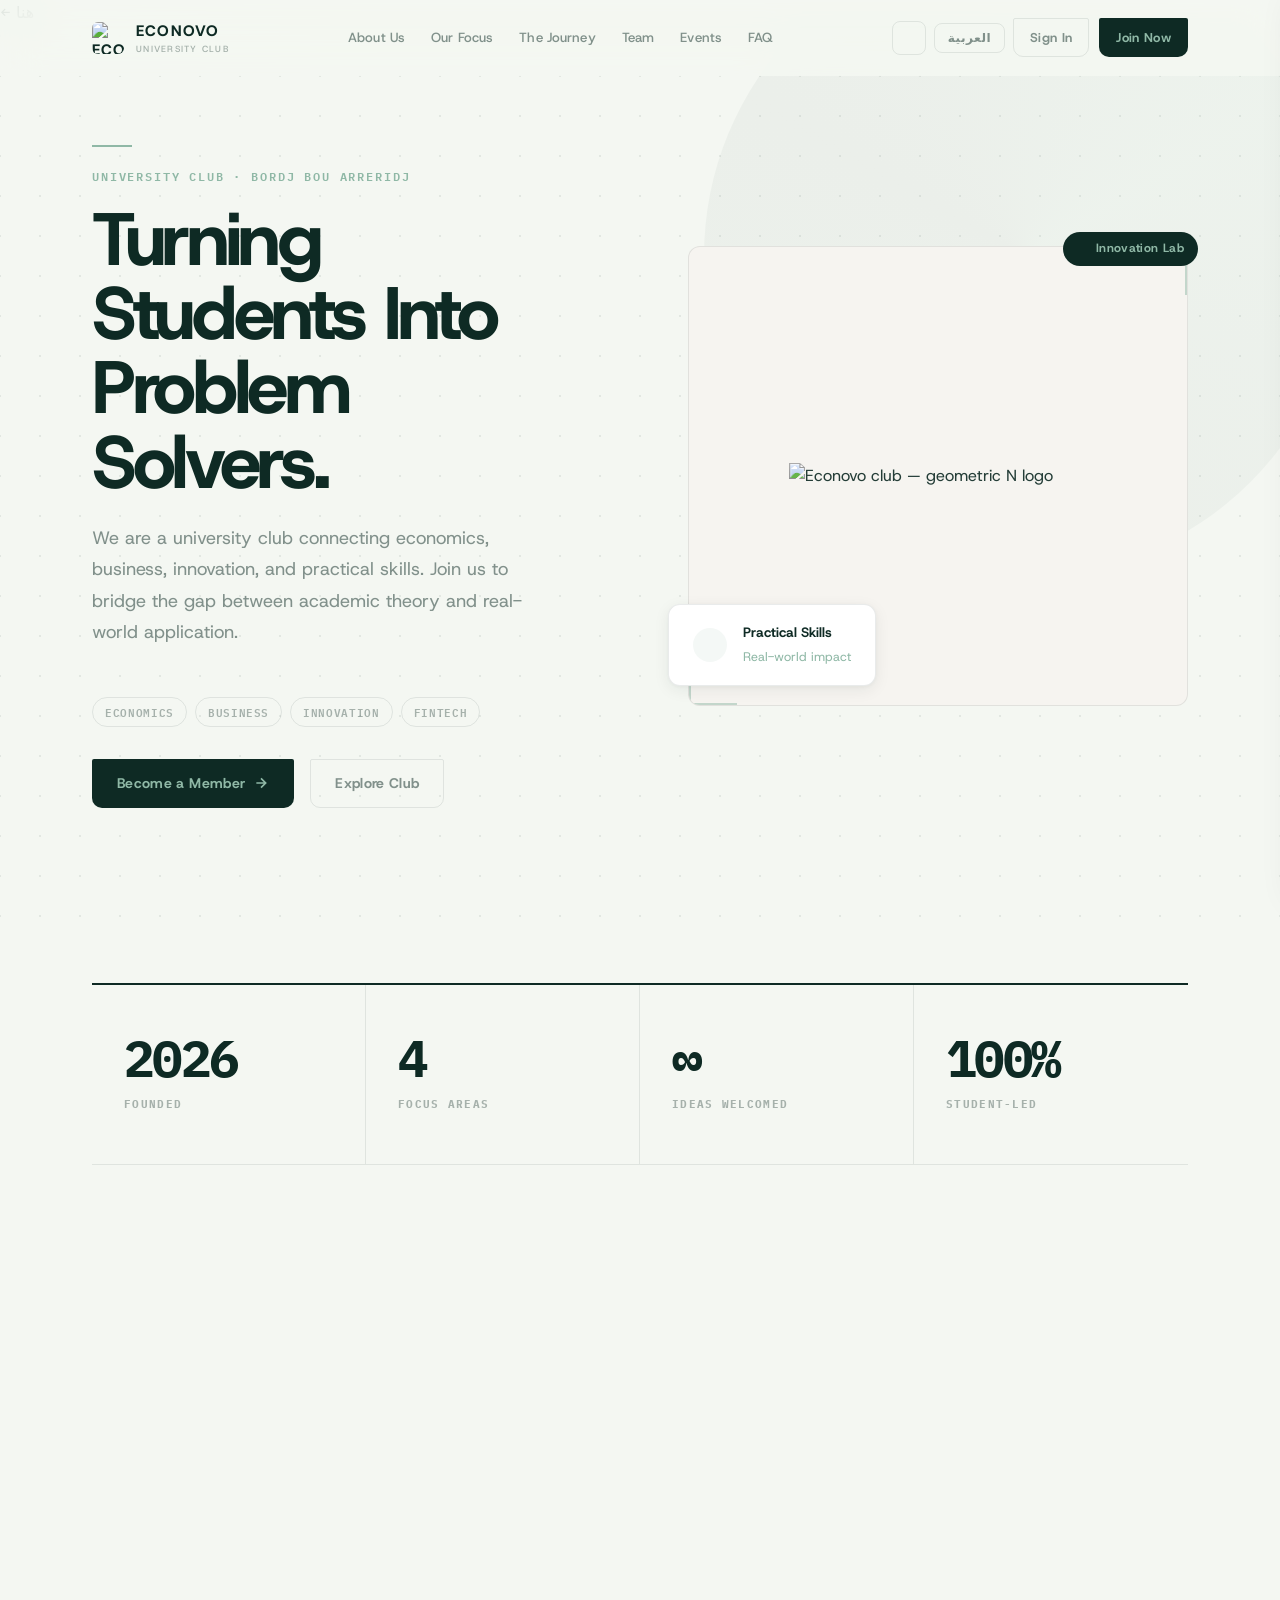
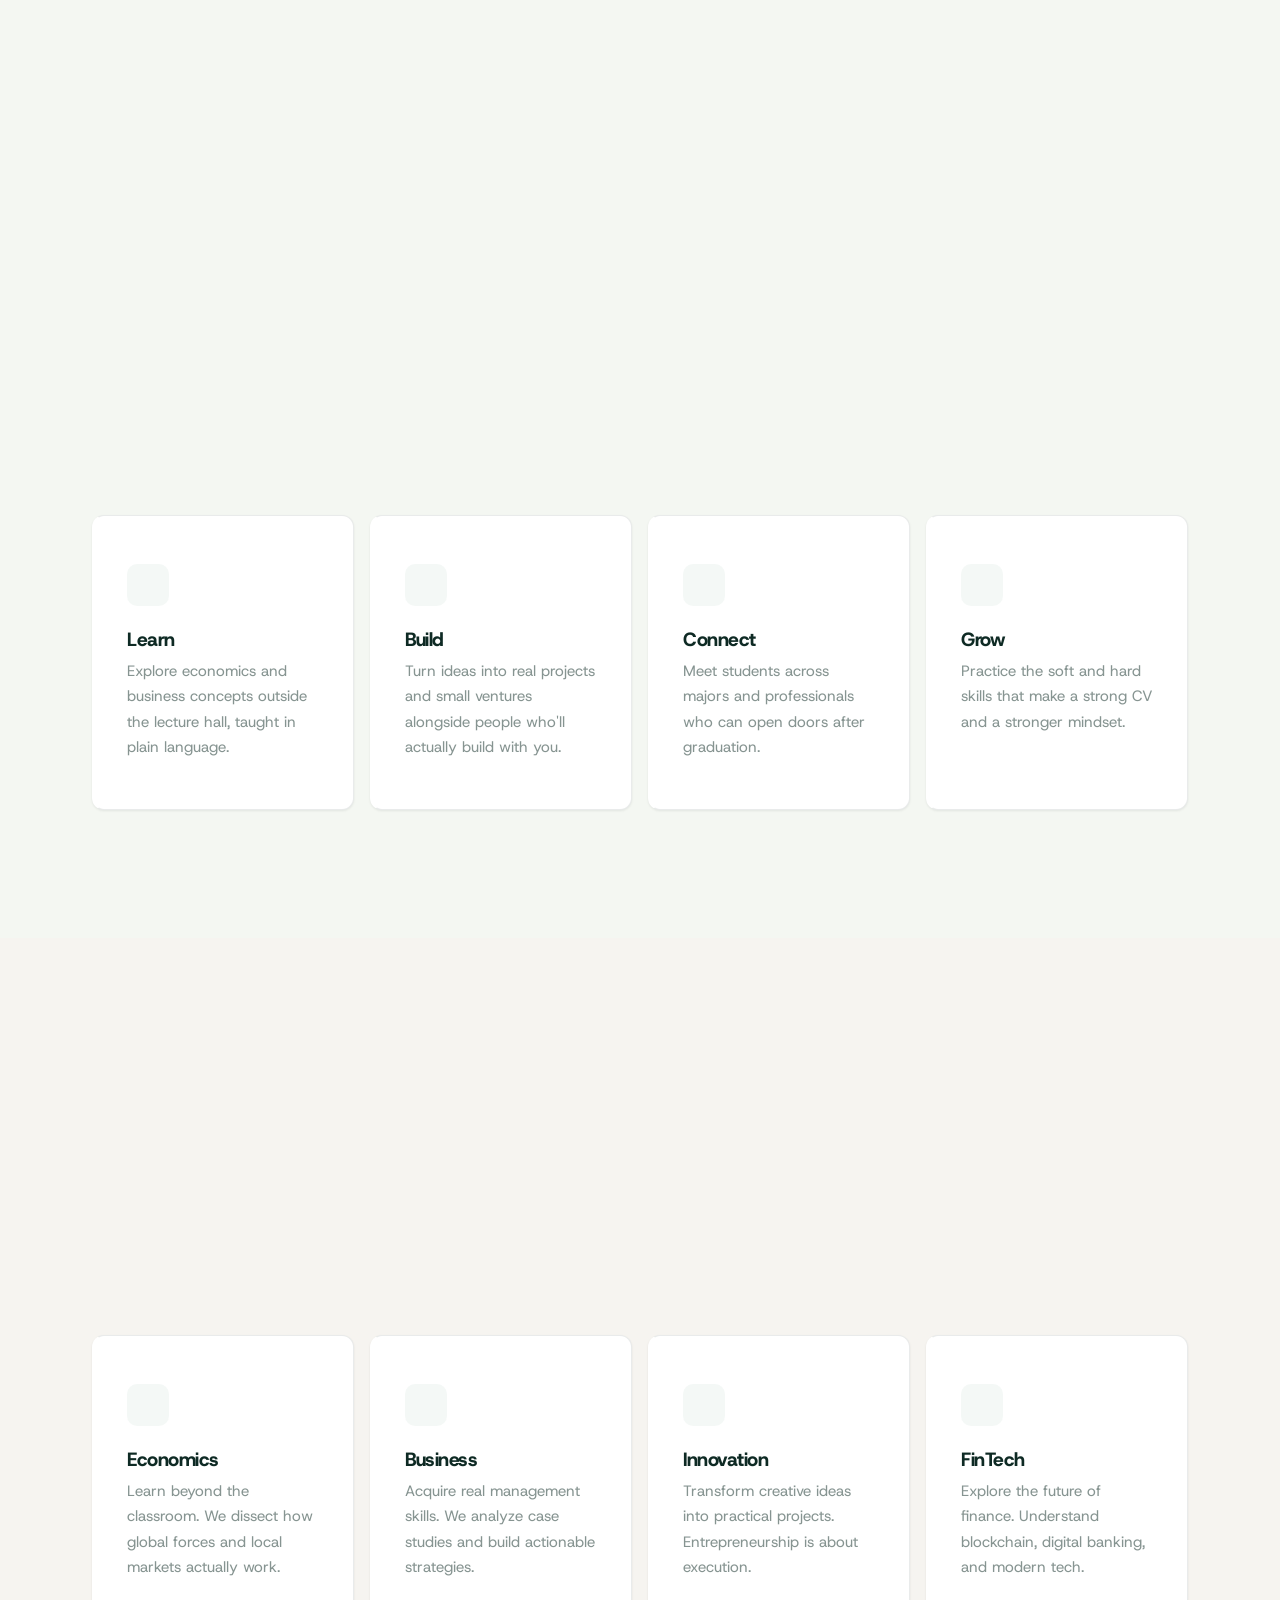
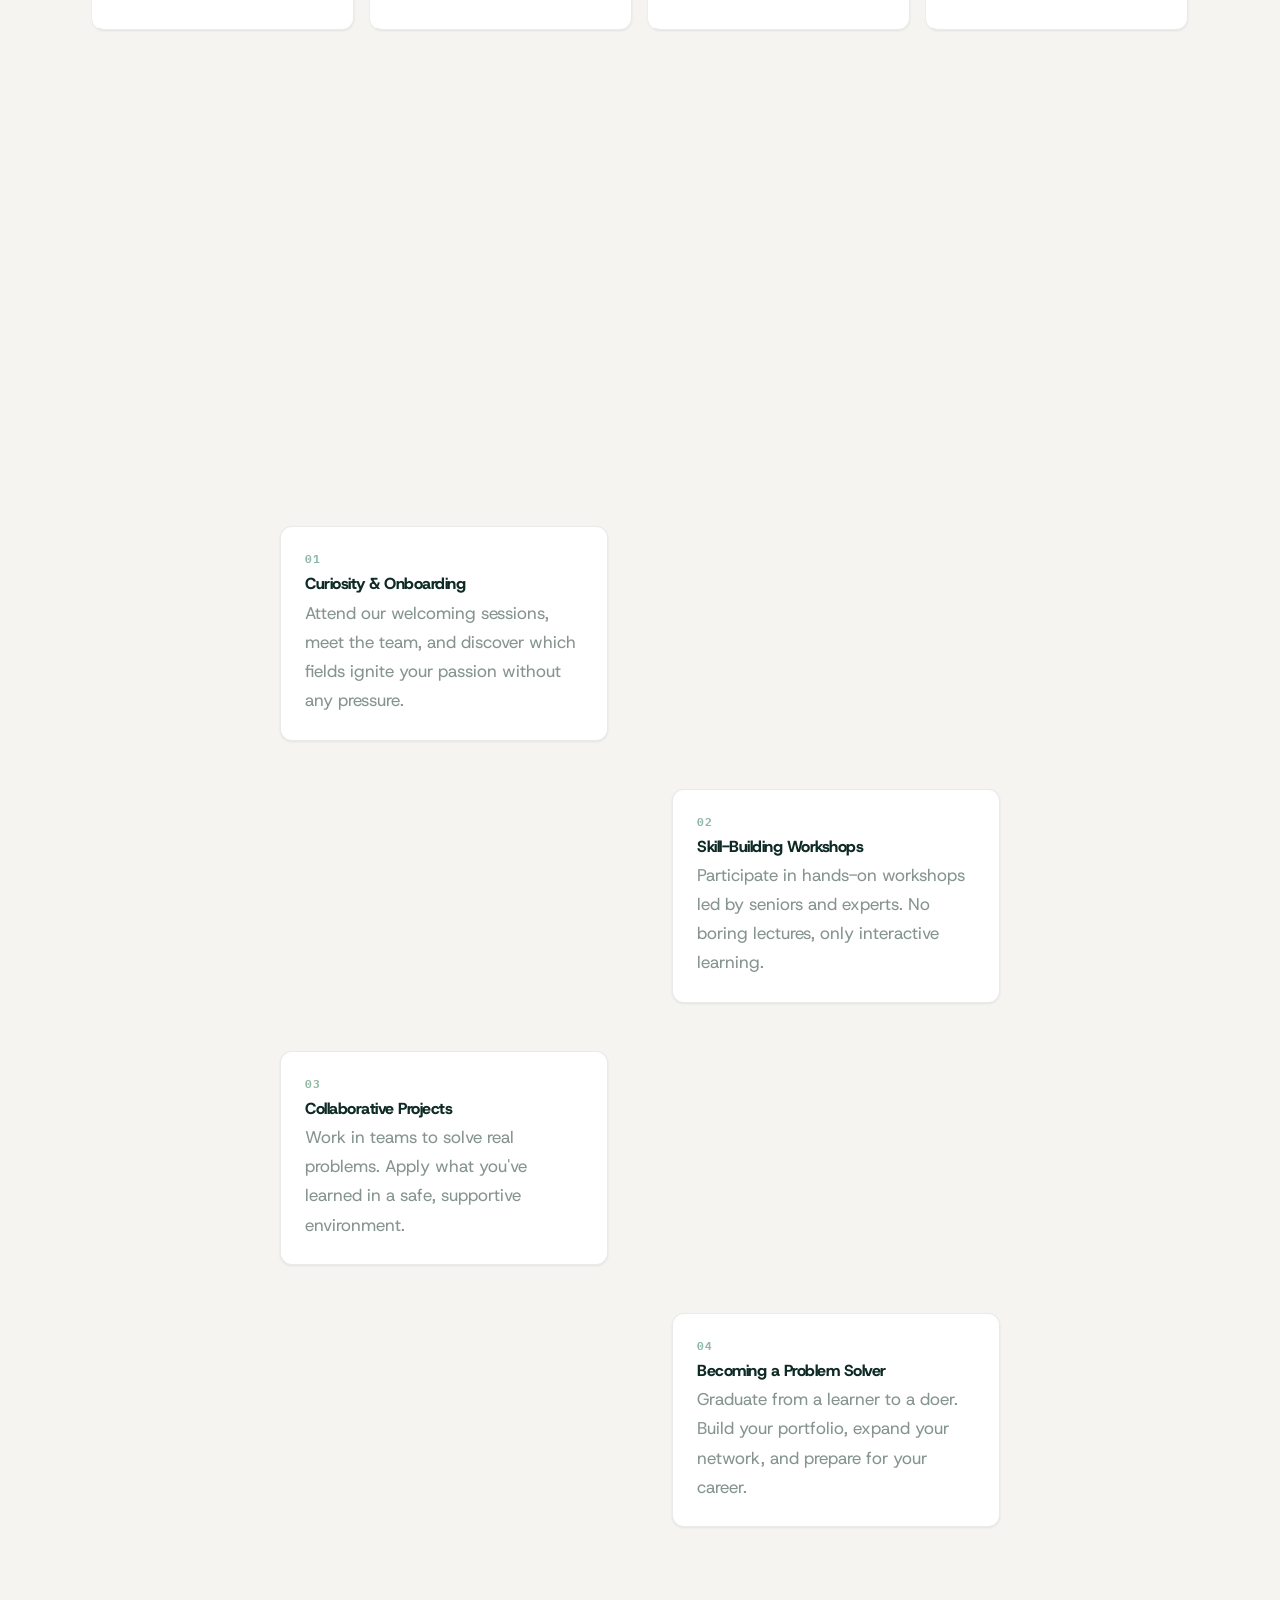
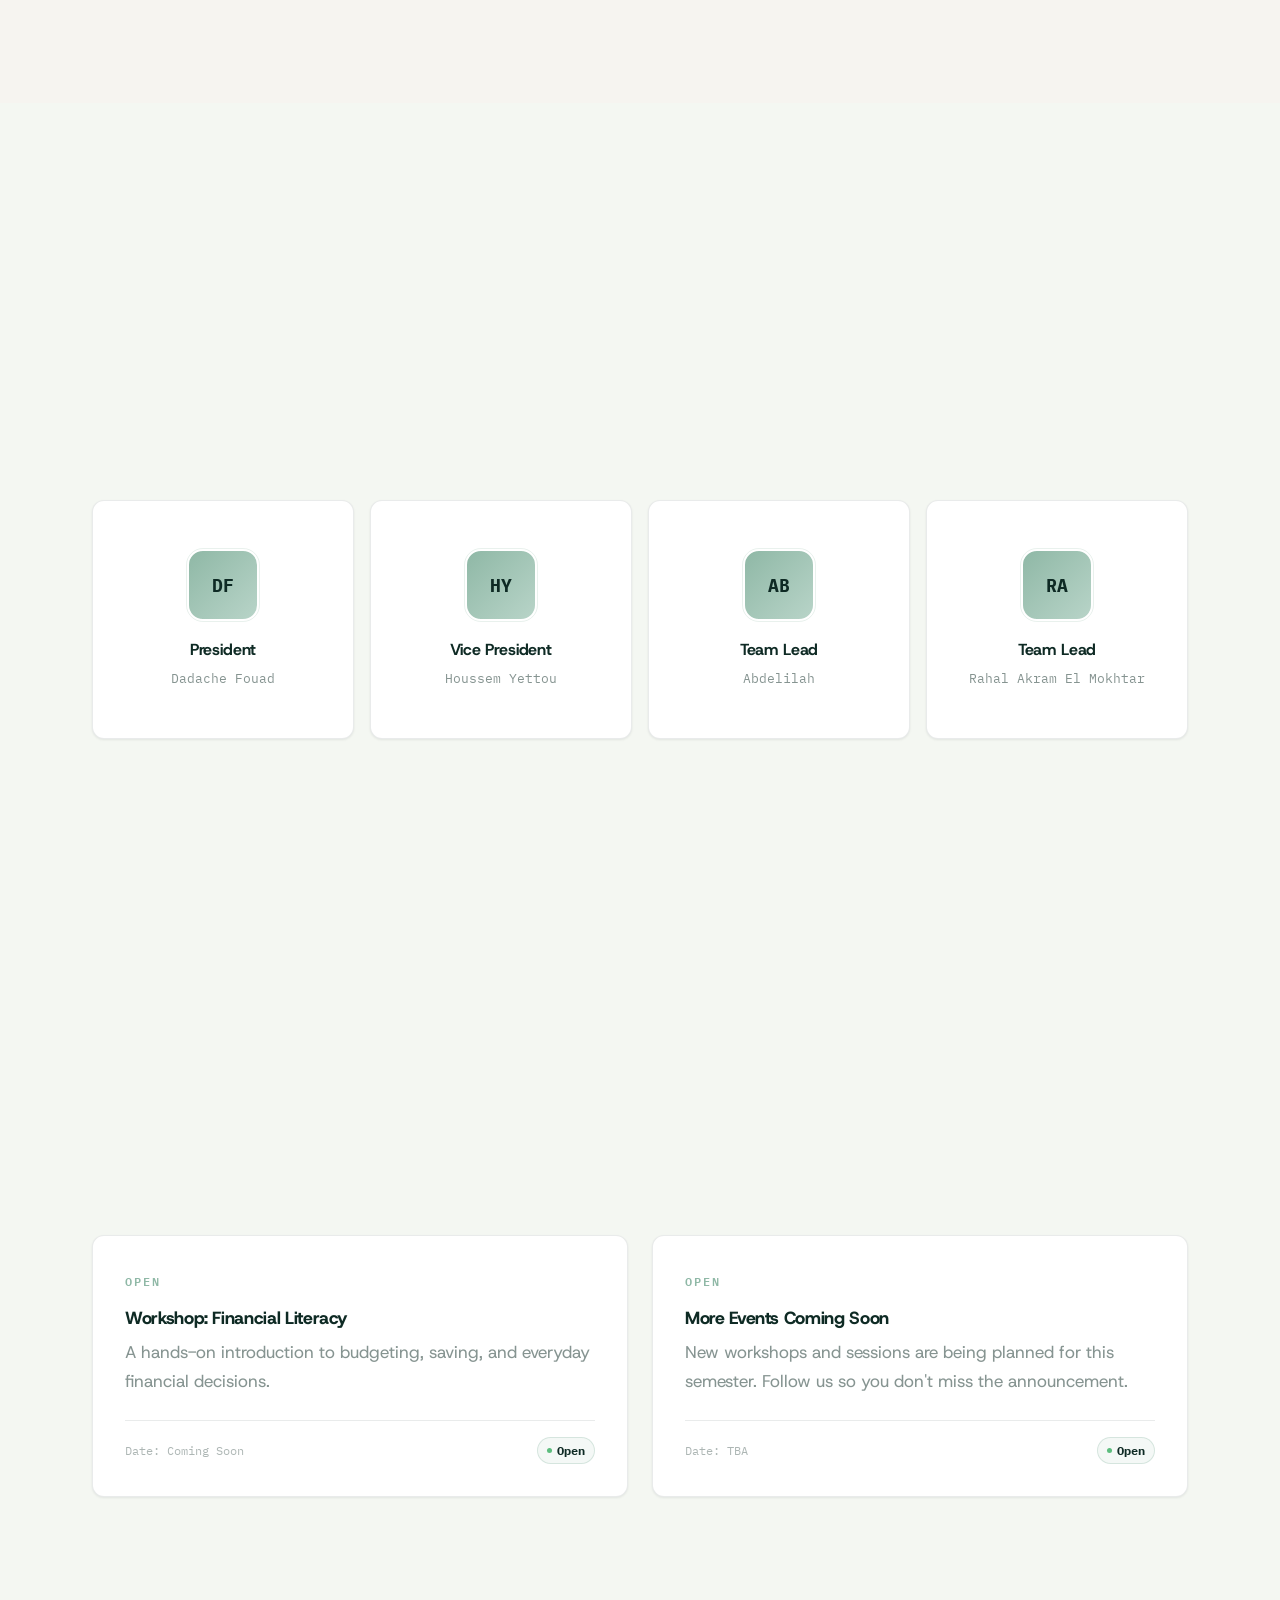
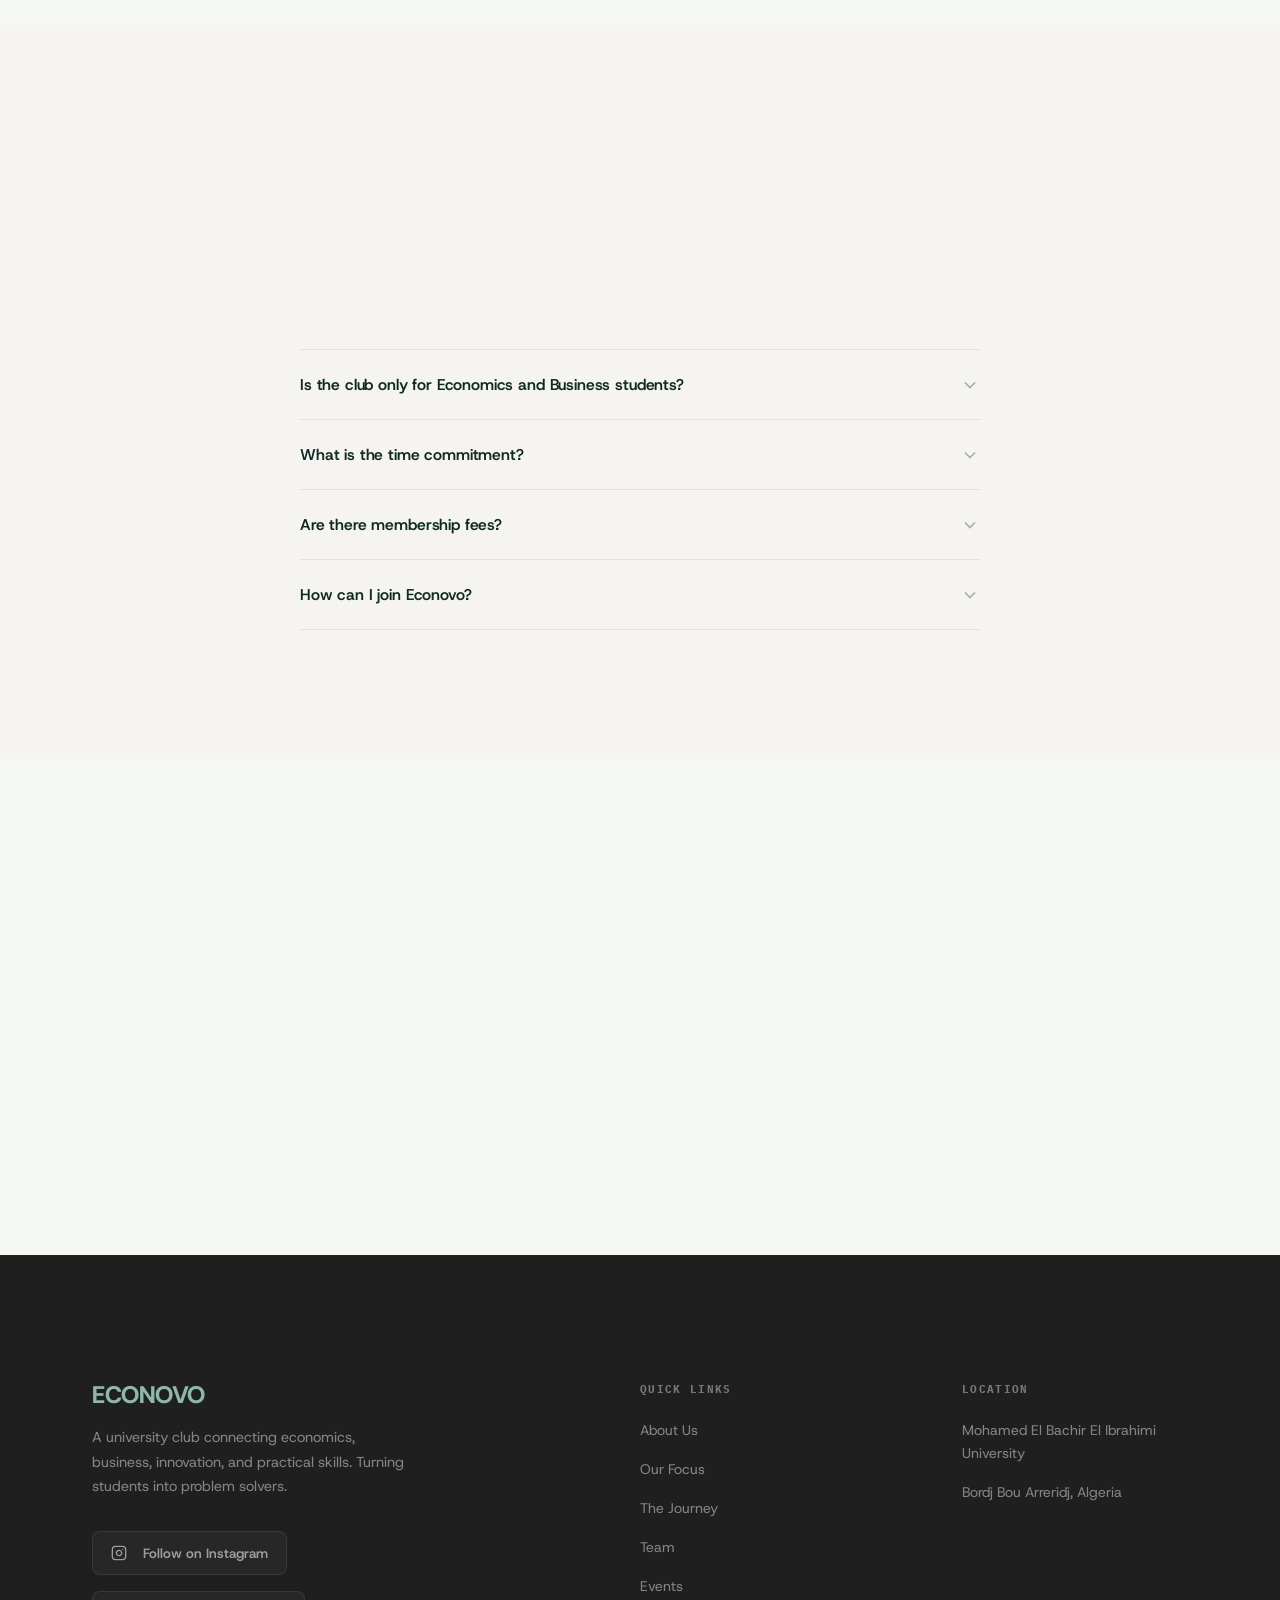
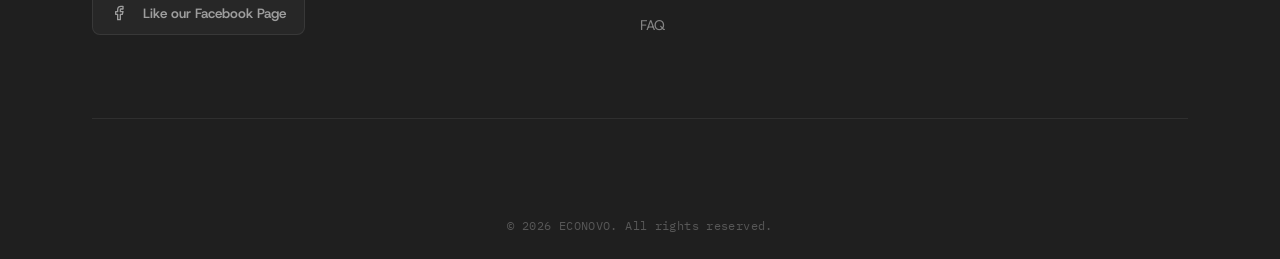
==== commit 7f152d6f: "Add animations stylesheet and update CSS links Added a new stylesheet for animations and updated exi" ====
--- a/index.html
+++ b/index.html
@@ -24,9 +24,10 @@
 
     <!-- Styles -->
     <link rel="stylesheet" href="css/style.css">
-    <link rel="stylesheet" href="css/components.css">
-    <link rel="stylesheet" href="css/sections.css">
-    <link rel="stylesheet" href="css/responsive.css">
+<link rel="stylesheet" href="css/components.css">
+<link rel="stylesheet" href="css/sections.css">
+<link rel="stylesheet" href="css/animations-supplement.css">  ← هنا
+<link rel="stylesheet" href="css/responsive.css">
 
     <!-- Instant theme — before CSS paint to prevent flicker -->
     <script>
--- a/css/style.css
+++ b/css/style.css
@@ -1,111 +1,124 @@
 /* ==========================================================================
-   ECONOVO — style.css  (Anthropic-inspired redesign)
-   Philosophy: generous whitespace, no glass, no float animations,
-   typography does the heavy lifting. Colours stay faithful to brand.
+   ECONOVO — style.css  v4
+   Academic → Professional. Deep forest editorial with sage precision.
+   Philosophy: whitespace earns meaning, typography commands hierarchy,
+   elevation is tinted to the brand hue, motion follows spring physics.
    ========================================================================== */
 
 :root {
-    /* ── Brand palette ── */
-    --obsidian:   #0E2A24;
-    --obsidian-2: #163a32;
-    --sage:       #8FB8A6;
-    --sage-light: #b8d4c8;
-    --sage-dim:   rgba(143,184,166,.12);
-    --chalk:      #F4F7F2;
-    --chalk-2:    #EEF1EC;
-    --ink:        #0E2A24;
-    --ink-soft:   rgba(14,42,36,.58);
-    --rule:       rgba(14,42,36,.10);
-    --white:      #FFFFFF;
-
-    /* ── Semantic aliases ── */
-    --bg:         var(--chalk);
-    --bg-raised:  var(--white);
-    --bg-muted:   var(--chalk-2);
-    --text:       var(--ink);
-    --text-soft:  var(--ink-soft);
-    --line:       var(--rule);
-    --accent:     var(--sage);
-    --brand:      var(--obsidian);
+    /* ── Brand palette (Brand Book exact) ── */
+    --obsidian:    #0E2A24;
+    --obsidian-2:  #163a32;
+    --obsidian-3:  #0a1f1a;
+    --ink:         #1F1F1F;
+    --sage:        #8FB8A6;
+    --sage-light:  #b8d4c8;
+    --sage-dark:   #6a9e89;
+    --sage-dim:    rgba(143,184,166,.10);
+    --sage-glow:   rgba(143,184,166,.15);
+    --chalk:       #F4F7F2;
+    --chalk-2:     #F6F4F0;
+    --white:       #FFFFFF;
+
+    /* ── Semantic tokens ── */
+    --bg:          var(--chalk);
+    --bg-raised:   var(--white);
+    --bg-muted:    var(--chalk-2);
+    --bg-sunken:   var(--chalk-2);
+    --text:        var(--obsidian);
+    --text-soft:   rgba(14,42,36,.50);
+    --text-muted:  rgba(14,42,36,.34);
+    --line:        rgba(14,42,36,.09);
+    --rule:        rgba(14,42,36,.09);
+    --accent:      var(--sage);
+    --brand:       var(--obsidian);
+    --brand-dark:  var(--obsidian);
+
+    /* Legacy aliases */
+    --color-obsidian:  var(--obsidian);
+    --color-sage:      var(--sage);
+    --color-ink:       var(--ink);
+    --color-ink-soft:  var(--text-soft);
+    --color-line:      var(--line);
+    --color-sage-dim:  var(--sage-dim);
+    --brand-accent:    var(--sage);
+    --gradient-primary: linear-gradient(155deg, var(--obsidian) 0%, #163a32 100%);
+    --gradient-sage:    linear-gradient(135deg, var(--sage) 0%, var(--sage-light) 100%);
+
+    /* ── Elevation — tinted to obsidian-green (not raw black) ── */
+    --shadow-sm:    0 1px 3px rgba(14,42,36,.05), 0 1px 2px rgba(14,42,36,.03);
+    --shadow-md:    0 4px 16px rgba(14,42,36,.07), 0 1px 4px rgba(14,42,36,.04);
+    --shadow-hover: 0 10px 32px rgba(14,42,36,.10), 0 4px 10px rgba(14,42,36,.05);
+    --shadow-lg:    0 20px 60px rgba(14,42,36,.12), 0 8px 20px rgba(14,42,36,.06);
 
     /* ── Type ── */
-    --font-sans: 'Host Grotesk', sans-serif;
-    --font-ar:   'IBM Plex Sans Arabic', sans-serif;
-    --font-mono: 'IBM Plex Mono', ui-monospace, monospace;
-    --font:      var(--font-sans);
+    --font-sans:    'Host Grotesk', system-ui, sans-serif;
+    --font-ar:      'IBM Plex Sans Arabic', system-ui, sans-serif;
+    --font-mono:    'IBM Plex Mono', ui-monospace, monospace;
+    --font:         var(--font-sans);
+    --font-current: var(--font-sans);
 
     /* ── Spacing (8-pt grid) ── */
-    --s1:  .5rem;   /* 8  */
-    --s2:  1rem;    /* 16 */
-    --s3:  1.5rem;  /* 24 */
-    --s4:  2rem;    /* 32 */
-    --s5:  3rem;    /* 48 */
-    --s6:  4rem;    /* 64 */
-    --s7:  6rem;    /* 96 */
-    --s8:  8rem;    /* 128 */
-
-    /* ── Legacy aliases (used by JS-rendered content) ── */
-    --sp-4:.25rem; --sp-8:var(--s1); --sp-12:.75rem; --sp-16:var(--s2);
-    --sp-24:var(--s3); --sp-32:var(--s4); --sp-48:var(--s5);
-    --sp-64:var(--s6); --sp-96:var(--s7); --sp-128:var(--s8);
-    --sp-20:1.25rem;
-
-    /* ── Motion: calm, purposeful ── */
-    --ease:   cubic-bezier(.4,0,.2,1);
-    --t-fast: 150ms var(--ease);
-    --t-base: 250ms var(--ease);
-
-    /* ── Radius: flat-ish, no pill everywhere ── */
-    --r-sm:  6px;
-    --r-md:  10px;
-    --r-lg:  14px;
+    --s1:  .5rem;
+    --s2:  1rem;
+    --s3:  1.5rem;
+    --s4:  2rem;
+    --s5:  3rem;
+    --s6:  4rem;
+    --s7:  6rem;
+    --s8:  8rem;
+
+    --sp-4:.25rem; --sp-6:.375rem; --sp-8:var(--s1); --sp-12:.75rem;
+    --sp-16:var(--s2); --sp-20:1.25rem; --sp-24:var(--s3);
+    --sp-32:var(--s4); --sp-48:var(--s5); --sp-64:var(--s6);
+    --sp-96:var(--s7); --sp-128:var(--s8);
+
+    /* ── Motion — spring-physics easing (not generic ease-in-out) ── */
+    --ease:         cubic-bezier(.4,0,.2,1);
+    --ease-out:     cubic-bezier(0.16, 1, 0.3, 1);      /* fast-out spring */
+    --ease-in:      cubic-bezier(.4,0,1,1);
+    --ease-bounce:  cubic-bezier(.68,-.4,.27,1.35);
+    --ease-spring:  cubic-bezier(.175,.885,.32,1.275);
+    --t-fast:       150ms var(--ease-out);
+    --t-base:       250ms var(--ease-out);
+    --t-slow:       480ms var(--ease-out);
+    --t-slower:     680ms var(--ease-out);
+
+    /* ── Radius — consistent scale ── */
+    --r-sm:   4px;
+    --r-md:   8px;
+    --r-lg:   12px;
+    --r-xl:   16px;
     --r-pill: 9999px;
-
-    /* ── Shadow: very subtle ── */
-    --shadow-sm: 0 1px 3px rgba(14,42,36,.07), 0 1px 2px rgba(14,42,36,.04);
-    --shadow-md: 0 4px 12px rgba(14,42,36,.08);
-    --shadow-hover: 0 8px 24px rgba(14,42,36,.12);
-
-    /* ── Gradients (kept for hero panel & footer) ── */
-    --gradient-primary: linear-gradient(160deg, var(--obsidian) 0%, var(--obsidian-2) 100%);
-    --gradient-sage:    linear-gradient(135deg, var(--sage) 0%, var(--sage-light) 100%);
-    /* legacy alias used by login/join */
-    --bg-sunken: var(--bg-muted);
-    --bg-raised: var(--white);
-    --color-obsidian: var(--obsidian);
-    --color-sage: var(--sage);
-    --color-ink: var(--ink);
-    --color-ink-soft: var(--ink-soft);
-    --color-line: var(--rule);
-    --color-sage-dim: var(--sage-dim);
-    --brand-dark: var(--obsidian);
-    --brand-accent: var(--sage);
-    --t-slow: 500ms var(--ease);
-    --ease-bounce: cubic-bezier(.68,-.4,.27,1.35);
 }
 
 /* ── Dark mode ── */
 [data-theme="dark"] {
-    --bg:        #141414;
-    --bg-raised: #1e1e1e;
-    --bg-muted:  #191919;
-    --bg-sunken: #191919;
-    --text:      #E7EFEA;
-    --text-soft: rgba(231,239,234,.6);
-    --line:      rgba(231,239,234,.10);
-    --rule:      rgba(231,239,234,.10);
-    --brand:     #141414;
-    --brand-dark: #141414;
-    --obsidian:  #141414;
-    --gradient-primary: linear-gradient(160deg, #141414 0%, #0E2A24 100%);
-    --shadow-sm: 0 1px 3px rgba(0,0,0,.3);
-    --shadow-md: 0 4px 12px rgba(0,0,0,.35);
-    --shadow-hover: 0 8px 24px rgba(0,0,0,.4);
+    --bg:        #0e0e0e;
+    --bg-raised: #161616;
+    --bg-muted:  #121212;
+    --bg-sunken: #101010;
+    --text:      #E8EFE9;
+    --text-soft: rgba(232,239,233,.52);
+    --text-muted:rgba(232,239,233,.28);
+    --line:      rgba(232,239,233,.08);
+    --rule:      rgba(232,239,233,.08);
+    --brand:     #0e0e0e;
+    --brand-dark: #0e0e0e;
+    --obsidian:  #0e0e0e;
+    --obsidian-2:#0E2A24;
+    --sage-dim:  rgba(143,184,166,.08);
+    --sage-glow: rgba(143,184,166,.10);
+    --gradient-primary: linear-gradient(155deg, #111 0%, #0E2A24 100%);
+    --shadow-sm:    0 1px 3px rgba(0,0,0,.28), 0 1px 2px rgba(0,0,0,.18);
+    --shadow-md:    0 4px 16px rgba(0,0,0,.34), 0 1px 4px rgba(0,0,0,.20);
+    --shadow-hover: 0 10px 32px rgba(0,0,0,.42), 0 4px 10px rgba(0,0,0,.24);
+    --shadow-lg:    0 20px 60px rgba(0,0,0,.50), 0 8px 20px rgba(0,0,0,.28);
 }
 
 /* ── Language ── */
-[lang="en"] { --font: var(--font-sans); direction: ltr; }
-[lang="ar"] { --font: var(--font-ar);   direction: rtl; }
+[lang="en"] { --font: var(--font-sans); --font-current: var(--font-sans); direction: ltr; }
+[lang="ar"] { --font: var(--font-ar);   --font-current: var(--font-ar);   direction: rtl; }
 
 /* ── Reset ── */
 *, *::before, *::after { box-sizing: border-box; margin: 0; padding: 0; }
@@ -121,36 +134,122 @@
     -webkit-tap-highlight-color: transparent;
     transition: background var(--t-base), color var(--t-base);
 }
-h1,h2,h3,h4,h5,h6 { line-height: 1.1; font-weight: 700; letter-spacing: -.025em; }
-p { font-size: 1.0625rem; color: var(--text-soft); }
+h1,h2,h3,h4,h5,h6 {
+    line-height: 1.08;
+    font-weight: 800;
+    letter-spacing: -.03em;
+    color: var(--text);
+}
+p { font-size: 1.0625rem; color: var(--text-soft); line-height: 1.72; }
 a { text-decoration: none; color: inherit; transition: color var(--t-fast); }
-ul,ol { list-style: none; }
+ul, ol { list-style: none; }
 button { border: none; background: none; font-family: inherit; cursor: pointer; color: inherit; }
 img { max-width: 100%; display: block; }
 ::selection { background: var(--sage); color: var(--obsidian); }
 
-/* ── Mono numbers ── */
+/* ── Mono ── */
 .mono, .stat-value, .eyebrow, .ledger-num {
     font-family: var(--font-mono);
     font-feature-settings: "tnum" 1;
 }
 
-/* ── Scroll / hero fade-in ── */
-/* will-reveal: JS adds this class then immediately schedules .revealed */
-/* So elements are NEVER stuck invisible if JS is slow or fetch fails   */
-.will-reveal { opacity: 0; transition: opacity .5s var(--ease); }
-.will-reveal.revealed { opacity: 1; }
-/* Legacy stagger-item kept for compatibility */
-.stagger-item { opacity: 0; }
-.stagger-item.in { opacity: 1; transition: opacity .5s var(--ease); }
-
-.btn:active { transform: scale(.98); }
+/* ── Scrollbar — thin brand-tinted ── */
+::-webkit-scrollbar { width: 5px; }
+::-webkit-scrollbar-track { background: transparent; }
+::-webkit-scrollbar-thumb { background: var(--line); border-radius: 4px; }
+::-webkit-scrollbar-thumb:hover { background: rgba(143,184,166,.35); }
+
+/* ════════════════════════════════════════════
+   REVEAL SYSTEM — scroll-triggered entrances
+   Spring physics, purposeful, brand-aligned.
+   - fade + lift: content entering from below
+   - fade only: subtle sections
+   - stagger: grids of cards/items
+   ════════════════════════════════════════════ */
+
+/* Section header reveal */
+.section-header.reveal {
+    transform: translateY(22px);
+    transition: opacity .6s var(--ease-out), transform .6s var(--ease-out), clip-path .7s var(--ease-out);
+}
+
+/* Fade only */
+.reveal-fade {
+    opacity: 0;
+    transition: opacity .6s var(--ease-out);
+}
+.reveal-fade.active { opacity: 1; }
+
+.delay-100 { transition-delay: .08s; }
+.delay-200 { transition-delay: .16s; }
+.delay-300 { transition-delay: .24s; }
+.delay-400 { transition-delay: .32s; }
+
+/* will-reveal */
+.will-reveal {
+    opacity: 0;
+    transform: translateY(12px);
+    transition: opacity .52s var(--ease-out), transform .52s var(--ease-out);
+}
+.will-reveal.revealed {
+    opacity: 1;
+    transform: translateY(0);
+}
+
+/* Stagger items */
+.stagger-item {
+    opacity: 0;
+    transform: translateY(14px);
+}
+.stagger-item.in {
+    opacity: 1;
+    transform: translateY(0);
+    transition: opacity .48s var(--ease-out), transform .48s var(--ease-out);
+}
+
+/* Safety net */
+body:not(.js-ready) .reveal,
+body:not(.js-ready) .will-reveal { animation: forceReveal 0s 2s forwards; }
+@keyframes forceReveal { to { opacity: 1; transform: none; } }
 
 /* ── Focus ── */
-a:focus-visible, button:focus-visible, input:focus-visible, select:focus-visible, textarea:focus-visible {
+a:focus-visible, button:focus-visible,
+input:focus-visible, select:focus-visible, textarea:focus-visible {
     outline: 2px solid var(--sage);
     outline-offset: 3px;
-    border-radius: 4px;
+    border-radius: 3px;
+}
+
+/* ── Cursor glow (hero) ── */
+.hero-cursor-glow {
+    position: absolute;
+    width: 400px; height: 400px;
+    border-radius: 50%;
+    background: radial-gradient(circle, rgba(143,184,166,.16) 0%, transparent 70%);
+    pointer-events: none;
+    z-index: 0;
+    opacity: 0;
+    will-change: transform;
+    transition: opacity .4s ease;
+}
+
+/* ── Trust bar keyframe ── */
+@keyframes trustScroll {
+    from { transform: translateX(0); }
+    to   { transform: translateX(-50%); }
+}
+
+/* ── Clip-path reveal base ── */
+.reveal {
+    opacity: 0;
+    transform: translateY(16px);
+    clip-path: inset(0 0 100% 0);
+    transition: opacity .65s var(--ease-out), transform .65s var(--ease-out), clip-path .7s var(--ease-out);
+}
+.reveal.active {
+    opacity: 1;
+    transform: translateY(0);
+    clip-path: inset(0 0 0% 0);
 }
 
 /* ── Reduced motion ── */
@@ -160,7 +259,8 @@
         transition-duration: .001ms !important;
         scroll-behavior: auto !important;
     }
-    .stagger-item { opacity: 1 !important; }
+    .stagger-item, .reveal, .will-reveal, .reveal-fade { opacity: 1 !important; transform: none !important; clip-path: none !important; }
+    .hero-cursor-glow { display: none; }
 }
 
 /* ── Utilities ── */
@@ -168,3 +268,4 @@
 .mb-16 { margin-bottom: var(--s2); }
 .mb-24 { margin-bottom: var(--s3); }
 .mb-32 { margin-bottom: var(--s4); }
+.btn:active { transform: scale(.97); }
--- a/css/components.css
+++ b/css/components.css
@@ -1,256 +1,589 @@
 /* ==========================================================================
-   ECONOVO — components.css  (Anthropic-style rebuild)
-   No glass. No float. No excessive shadows. Typography + space do the work.
+   ECONOVO — components.css
+   Editorial precision: borders over shadows, whitespace over decoration.
+   Animations: purposeful micro-interactions tied to brand identity.
    ========================================================================== */
 
 /* ── Layout ── */
-.container { width: 100%; max-width: 1200px; margin: 0 auto; padding: 0 var(--s3); }
-.section   { padding: var(--s7) 0; position: relative; }
+.container {
+    width: 100%;
+    max-width: 1160px;
+    margin: 0 auto;
+    padding: 0 var(--s4);
+}
+.section { padding: var(--s8) 0; position: relative; }
 .text-center { text-align: center; }
 
-/* ── Eyebrow label ── */
+/* ── Eyebrow ── */
 .eyebrow {
-    display: inline-flex;
-    align-items: center;
-    gap: .45em;
+    display: inline-block;
     font-family: var(--font-mono);
     font-size: .72rem;
     font-weight: 600;
     text-transform: uppercase;
-    letter-spacing: .13em;
+    letter-spacing: .16em;
     color: var(--sage);
     margin-bottom: var(--s2);
-}
-/* small dot before eyebrow */
-.eyebrow::before {
+    position: relative;
+}
+
+/* ── Section header ── */
+.section-header {
+    max-width: 580px;
+    margin: 0 auto var(--s7);
+    text-align: center;
+}
+.section-header .eyebrow {
+    display: inline-flex;
+    align-items: center;
+    gap: 10px;
+    margin-bottom: var(--s3);
+}
+/* Rule lines either side of eyebrow */
+.section-header .eyebrow::before,
+.section-header .eyebrow::after {
     content: '';
-    width: 6px; height: 6px;
-    border-radius: 50%;
+    display: block;
+    width: 28px; height: 1px;
     background: var(--sage);
     flex-shrink: 0;
 }
-
-.section-header { max-width: 600px; margin: 0 auto var(--s6); text-align: center; }
-.section-title  { font-size: clamp(1.9rem, 3.8vw, 2.6rem); color: var(--text); margin-bottom: var(--s2); }
-
-/* ── Scroll progress ── */
+.section-title {
+    font-size: clamp(2rem, 4vw, 2.9rem);
+    color: var(--text);
+    margin-bottom: var(--s2);
+    letter-spacing: -.04em;
+    line-height: 1.05;
+}
+.section-header p { font-size: 1.0625rem; line-height: 1.7; }
+
+/* ── Scroll progress — single 2px sage line ── */
 .scroll-progress {
-    position: fixed; top: 0; left: 0; height: 2px; width: 0%;
-    background: var(--sage); z-index: 1100; transition: width .1s linear;
-}
-[lang="ar"] .scroll-progress { left: auto; right: 0; }
-
-/* ── Navbar ── */
+    position: fixed; top: 0; left: 0;
+    height: 2px; width: 0%;
+    background: linear-gradient(90deg, var(--sage-dark), var(--sage), var(--sage-light));
+    z-index: 1100;
+    transition: width .08s linear;
+    transform-origin: left;
+}
+[lang="ar"] .scroll-progress { left: auto; right: 0; transform-origin: right; }
+
+/* ═══════════════════════════════════════
+   NAVBAR — frosted glass, spring transitions
+   ═══════════════════════════════════════ */
 .navbar {
-    position: fixed; top: 0; left: 0; width: 100%; z-index: 1000;
-    padding: var(--s2) 0;
-    background: color-mix(in srgb, var(--bg) 92%, transparent);
-    backdrop-filter: blur(8px);
-    -webkit-backdrop-filter: blur(8px);
-    border-bottom: 1px solid var(--line);
-    transition: padding var(--t-base), box-shadow var(--t-base);
-}
-.navbar.scrolled { padding: 10px 0; box-shadow: var(--shadow-sm); }
-.nav-container { display: flex; justify-content: space-between; align-items: center; gap: var(--s3); }
+    position: fixed; top: 0; left: 0; width: 100%;
+    z-index: 1000;
+    padding: 18px 0;
+    /* Frosted glass — web approximation */
+    background: color-mix(in srgb, var(--bg) 88%, transparent);
+    backdrop-filter: blur(20px) saturate(160%);
+    -webkit-backdrop-filter: blur(20px) saturate(160%);
+    border-bottom: 1px solid transparent;
+    transition: padding var(--t-base), border-color var(--t-base),
+                background var(--t-base), box-shadow var(--t-base);
+}
+.navbar.scrolled {
+    padding: 12px 0;
+    border-bottom-color: var(--line);
+    box-shadow: 0 1px 0 var(--line), var(--shadow-sm);
+}
+.nav-container {
+    display: flex;
+    justify-content: space-between;
+    align-items: center;
+    gap: var(--s3);
+}
+
+/* Brand */
 .brand {
-    display: flex; align-items: center; gap: var(--s2);
-    font-size: 1.25rem; font-weight: 800; letter-spacing: -.03em; color: var(--text);
-}
-.brand small { display: block; font-size: .6rem; font-weight: 600; letter-spacing: .1em; text-transform: uppercase; color: var(--text-soft); }
-.logo-img { width: 36px; height: 36px; object-fit: contain; border-radius: var(--r-sm); }
-
-.nav-links { display: flex; gap: var(--s4); align-items: center; }
+    display: flex;
+    align-items: center;
+    gap: 12px;
+    font-size: .95rem;
+    font-weight: 800;
+    letter-spacing: .08em;
+    text-transform: uppercase;
+    color: var(--text);
+    flex-shrink: 0;
+    transition: opacity var(--t-fast);
+}
+.brand:hover { opacity: .78; }
+.brand small {
+    display: block;
+    font-size: .56rem;
+    font-weight: 500;
+    letter-spacing: .14em;
+    text-transform: uppercase;
+    color: var(--text-muted);
+    line-height: 1.3;
+}
+.logo-img {
+    width: 32px; height: 32px;
+    object-fit: contain;
+    flex-shrink: 0;
+    border-radius: 6px;
+    transition: transform var(--t-base) var(--ease-spring);
+}
+.brand:hover .logo-img { transform: rotate(-6deg) scale(1.05); }
+
+/* Nav links */
+.nav-links {
+    display: flex;
+    gap: 2px;
+    align-items: center;
+}
 .nav-link {
-    font-size: .875rem; font-weight: 600; color: var(--text-soft);
-    transition: color var(--t-fast);
-}
-.nav-link:hover { color: var(--text); }
-
-.nav-actions { display: flex; align-items: center; gap: var(--s2); }
-
+    font-size: .83rem;
+    font-weight: 500;
+    color: var(--text-soft);
+    letter-spacing: .01em;
+    transition: color var(--t-fast), background var(--t-fast);
+    position: relative;
+    padding: 6px 12px;
+    border-radius: var(--r-md);
+}
+.nav-link::after {
+    content: '';
+    position: absolute; bottom: 2px; left: 12px; right: 12px;
+    height: 1.5px;
+    background: var(--sage);
+    transform: scaleX(0);
+    transform-origin: left;
+    transition: transform var(--t-base) var(--ease-spring);
+    border-radius: 1px;
+}
+.nav-link:hover { color: var(--text); background: var(--sage-dim); }
+.nav-link:hover::after { transform: scaleX(1); }
+[lang="ar"] .nav-link::after { left: 12px; right: 12px; transform-origin: right; }
+
+.nav-actions { display: flex; align-items: center; gap: 8px; }
+
+/* Icon button */
 .icon-btn {
     display: inline-flex; align-items: center; justify-content: center;
-    width: 36px; height: 36px; border-radius: var(--r-md);
-    background: transparent; border: 1px solid var(--line); color: var(--text-soft);
-    transition: var(--t-fast);
-}
-.icon-btn:hover { background: var(--bg-muted); color: var(--text); border-color: var(--line); }
-.icon-btn svg, .icon-btn i { width: 16px; height: 16px; }
-
+    width: 34px; height: 34px;
+    border-radius: var(--r-md);
+    background: transparent;
+    border: 1px solid var(--line);
+    color: var(--text-soft);
+    transition: background var(--t-fast), color var(--t-fast),
+                border-color var(--t-fast), transform var(--t-fast);
+}
+.icon-btn:hover {
+    background: var(--bg-muted);
+    color: var(--text);
+    border-color: rgba(143,184,166,.4);
+    transform: scale(1.04);
+}
+.icon-btn:active { transform: scale(.95); }
+.icon-btn svg, .icon-btn i { width: 15px; height: 15px; }
+
+/* Language button */
 .lang-btn {
-    padding: 7px 14px; border-radius: var(--r-md);
-    background: transparent; border: 1px solid var(--line);
-    font-weight: 600; font-size: .8rem; color: var(--text-soft);
-    transition: var(--t-fast);
-}
-.lang-btn:hover { background: var(--bg-muted); color: var(--text); }
+    padding: 6px 13px;
+    border-radius: var(--r-md);
+    background: transparent;
+    border: 1px solid var(--line);
+    font-weight: 600;
+    font-size: .76rem;
+    color: var(--text-soft);
+    transition: background var(--t-fast), color var(--t-fast),
+                border-color var(--t-fast), transform var(--t-fast);
+    letter-spacing: .04em;
+}
+.lang-btn:hover {
+    background: var(--bg-muted);
+    color: var(--text);
+    border-color: rgba(143,184,166,.4);
+    transform: scale(1.02);
+}
+
 .nav-toggle { display: none; }
 
-/* ── Buttons ── */
+/* ═══════════════════════════════════════
+   BUTTONS — spring lift, brand-tinted shadows
+   ═══════════════════════════════════════ */
 .btn {
-    display: inline-flex; align-items: center; justify-content: center; gap: var(--s1);
-    padding: 11px 22px; border-radius: var(--r-md);
-    font-weight: 600; font-size: .9375rem; font-family: var(--font);
-    transition: background var(--t-fast), color var(--t-fast), box-shadow var(--t-fast), border-color var(--t-fast);
-    white-space: nowrap; position: relative;
-}
+    display: inline-flex;
+    align-items: center;
+    justify-content: center;
+    gap: var(--s1);
+    padding: 12px 24px;
+    /* Signature asymmetric radius — editorial, not generic pill */
+    border-radius: 2px 2px 10px 10px;
+    font-weight: 700;
+    font-size: .875rem;
+    font-family: var(--font);
+    letter-spacing: .025em;
+    transition: background 220ms var(--ease-out),
+                color 220ms var(--ease-out),
+                border-color 220ms var(--ease-out),
+                box-shadow 280ms var(--ease-out),
+                transform 300ms var(--ease-out);
+    white-space: nowrap;
+    position: relative;
+    cursor: pointer;
+    overflow: hidden;
+}
+
+/* Shine sweep on hover */
+.btn::before {
+    content: '';
+    position: absolute; top: 0; left: -100%;
+    width: 55%; height: 100%;
+    background: linear-gradient(90deg, transparent, rgba(255,255,255,.08), transparent);
+    transition: left .5s ease;
+    pointer-events: none;
+}
+.btn:hover::before { left: 160%; }
+
+/* Arrow icon in btn */
+.btn svg {
+    transition: transform 300ms var(--ease-out);
+    flex-shrink: 0;
+}
+.btn:hover svg { transform: translateX(3px); }
+[lang="ar"] .btn:hover svg { transform: translateX(-3px); }
+
+/* Primary — Obsidian fill, sage text for contrast */
 .btn-primary {
-    background: var(--brand);
-    color: #fff;
+    background: var(--obsidian);
+    color: var(--sage);
     border: 1.5px solid transparent;
 }
 .btn-primary:hover {
     background: var(--obsidian-2);
-    color: #fff;
-    box-shadow: var(--shadow-md);
-}
+    box-shadow: 0 8px 24px rgba(14,42,36,.22), 0 2px 6px rgba(14,42,36,.12);
+    transform: translateY(-2px);
+}
+.btn-primary:active { transform: translateY(0) scale(.98); box-shadow: none; }
 [data-theme="dark"] .btn-primary { background: var(--sage); color: var(--obsidian); }
-[data-theme="dark"] .btn-primary:hover { background: var(--sage-light); }
-
+[data-theme="dark"] .btn-primary:hover {
+    background: var(--sage-light);
+    box-shadow: 0 8px 24px rgba(143,184,166,.22);
+}
+
+/* Outline */
 .btn-outline {
     background: transparent;
     border: 1.5px solid var(--line);
-    color: var(--text);
+    color: var(--text-soft);
+    border-radius: 2px 2px 10px 10px;
 }
 .btn-outline:hover {
-    border-color: var(--sage);
+    border-color: rgba(143,184,166,.5);
+    color: var(--obsidian);
     background: var(--sage-dim);
-    color: var(--text);
-}
+    transform: translateY(-2px);
+}
+.btn-outline:active { transform: translateY(0) scale(.98); }
+
+/* Secondary — sage fill */
 .btn-secondary {
     background: var(--sage);
     color: var(--obsidian);
     border: 1.5px solid transparent;
     font-weight: 700;
 }
-.btn-secondary:hover { background: var(--sage-light); box-shadow: var(--shadow-sm); }
-
-.btn-sm { padding: 8px 16px; font-size: .85rem; }
-
-/* ── Cards — flat border, no heavy shadow ── */
+.btn-secondary:hover {
+    background: var(--sage-light);
+    box-shadow: 0 8px 24px rgba(143,184,166,.28);
+    transform: translateY(-2px);
+}
+.btn-secondary:active { transform: translateY(0) scale(.98); }
+
+.btn-sm { padding: 8px 16px; font-size: .8rem; }
+
+/* ═══════════════════════════════════════
+   CARDS — brand-tinted elevation
+   ═══════════════════════════════════════ */
 .card {
     background: var(--bg-raised);
     border-radius: var(--r-lg);
     border: 1px solid var(--line);
-    transition: border-color var(--t-base), box-shadow var(--t-base);
+    box-shadow: var(--shadow-sm);
+    transition: border-color 220ms var(--ease-out),
+                box-shadow 280ms var(--ease-out),
+                transform 280ms var(--ease-out);
 }
 .card:hover {
-    border-color: var(--sage);
+    border-color: rgba(143,184,166,.35);
     box-shadow: var(--shadow-hover);
-}
-
-/* ── Icon tile ── */
+    transform: translateY(-3px);
+}
+
+/* Icon tile */
 .icon-tile {
-    width: 44px; height: 44px;
+    width: 42px; height: 42px;
     background: var(--sage-dim);
-    border-radius: var(--r-md);
+    border-radius: 10px;
     display: flex; align-items: center; justify-content: center;
-    color: var(--obsidian); margin-bottom: var(--s3);
-    transition: background var(--t-fast), color var(--t-fast);
+    color: var(--obsidian);
+    margin-bottom: var(--s3);
+    transition: background var(--t-base) var(--ease-out),
+                color var(--t-fast),
+                transform var(--t-base) var(--ease-spring);
+    flex-shrink: 0;
 }
 [data-theme="dark"] .icon-tile { color: var(--sage); }
-.card:hover .icon-tile { background: var(--sage); color: var(--obsidian); }
-
-/* ── Floating badge & tag — keep for hero visual but no animation ── */
+.card:hover .icon-tile {
+    background: rgba(143,184,166,.22);
+    color: var(--obsidian);
+    transform: scale(1.08) rotate(-2deg);
+}
+
+/* ═══════════════════════════════════════
+   FLOATING ELEMENTS
+   ═══════════════════════════════════════ */
 .floating-badge {
-    position: absolute; bottom: 24px; left: -24px;
+    position: absolute; bottom: 20px; left: -20px;
     background: var(--bg-raised);
     padding: var(--s2) var(--s3);
     border-radius: var(--r-lg);
-    box-shadow: var(--shadow-md);
     display: flex; align-items: center; gap: var(--s2);
     border: 1px solid var(--line);
     z-index: 10;
+    box-shadow: var(--shadow-md);
+    /* Gentle float animation */
+    animation: floatBadge 4s ease-in-out infinite;
 }
 .floating-badge .icon-wrap {
-    width: 36px; height: 36px;
+    width: 34px; height: 34px;
     background: var(--sage-dim);
     border-radius: 50%;
     display: flex; align-items: center; justify-content: center;
     color: var(--obsidian);
-}
+    flex-shrink: 0;
+    transition: background var(--t-base);
+}
+.floating-badge:hover .icon-wrap { background: var(--sage); }
 [data-theme="dark"] .floating-badge .icon-wrap { color: var(--sage); }
 
 .floating-tag {
-    position: absolute; top: -16px; right: -12px;
-    background: var(--obsidian); color: var(--sage);
-    padding: 8px 16px; border-radius: var(--r-pill);
-    font-weight: 700; font-size: .78rem;
+    position: absolute; top: -14px; right: -10px;
+    background: var(--obsidian);
+    color: var(--sage);
+    padding: 7px 14px;
+    border-radius: var(--r-pill);
+    font-weight: 700; font-size: .75rem;
     display: flex; align-items: center; gap: 6px;
     z-index: 10;
-}
-
-/* ── Avatars ── */
+    letter-spacing: .03em;
+    /* Gentle float — opposite phase */
+    animation: floatTag 4s ease-in-out infinite;
+    animation-delay: -2s;
+}
+
+@keyframes floatBadge {
+    0%, 100% { transform: translateY(0); }
+    50% { transform: translateY(-6px); }
+}
+@keyframes floatTag {
+    0%, 100% { transform: translateY(0) rotate(-1deg); }
+    50% { transform: translateY(-5px) rotate(1deg); }
+}
+
+@media (prefers-reduced-motion: reduce) {
+    .floating-badge, .floating-tag { animation: none; }
+}
+
+/* ═══════════════════════════════════════
+   AVATARS
+   ═══════════════════════════════════════ */
 .avatar-circle {
-    width: 80px; height: 80px; border-radius: 50%;
+    width: 72px; height: 72px;
+    border-radius: 16px;          /* rounded square instead of circle — more editorial */
     margin: 0 auto var(--s2);
     display: flex; align-items: center; justify-content: center;
-    font-family: var(--font-mono); font-weight: 600; font-size: 1.3rem;
-    color: var(--obsidian); background: var(--gradient-sage);
+    font-family: var(--font-mono);
+    font-weight: 700; font-size: 1.1rem;
+    color: var(--obsidian);
+    background: var(--gradient-sage);
     border: 2px solid var(--bg-raised);
-    outline: 1px solid var(--line);
-}
-
-/* ── FAQ ── */
+    outline: 1px solid rgba(143,184,166,.2);
+    flex-shrink: 0;
+    transition: transform var(--t-base) var(--ease-spring),
+                box-shadow var(--t-base);
+}
+.team-card:hover .avatar-circle {
+    transform: scale(1.06) translateY(-2px);
+    box-shadow: 0 8px 22px rgba(143,184,166,.28);
+}
+
+/* ═══════════════════════════════════════
+   PILL
+   ═══════════════════════════════════════ */
+.pill {
+    display: inline-flex; align-items: center; gap: 5px;
+    font-size: .72rem; font-weight: 700;
+    padding: 3px 9px;
+    border-radius: var(--r-pill);
+}
+.pill-open {
+    background: var(--sage-dim);
+    color: var(--obsidian);
+    border: 1px solid rgba(143,184,166,.3);
+}
+[data-theme="dark"] .pill-open { color: var(--sage); }
+.pill-open::before {
+    content: '';
+    width: 5px; height: 5px;
+    border-radius: 50%;
+    background: #5dbd7e;
+    /* Pulse dot */
+    animation: pulseDot 2.5s ease-in-out infinite;
+}
+@keyframes pulseDot {
+    0%, 100% { opacity: 1; transform: scale(1); }
+    50% { opacity: .5; transform: scale(.75); }
+}
+
+/* ═══════════════════════════════════════
+   FAQ — accordion with smooth height
+   ═══════════════════════════════════════ */
 .faq-item {
     border-bottom: 1px solid var(--line);
-    transition: var(--t-fast);
+    transition: background var(--t-fast);
+    border-radius: 0;
 }
 .faq-item:first-child { border-top: 1px solid var(--line); }
 .faq-question {
-    width: 100%; padding: var(--s3) 0;
-    display: flex; justify-content: space-between; align-items: center; gap: var(--s2);
-    font-size: 1rem; font-weight: 600; color: var(--text); text-align: left;
+    width: 100%;
+    padding: var(--s3) 0;
+    display: flex;
+    justify-content: space-between;
+    align-items: center;
+    gap: var(--s2);
+    font-size: .975rem;
+    font-weight: 600;
+    color: var(--text);
+    text-align: left;
+    transition: color var(--t-fast);
+    letter-spacing: -.01em;
 }
 [lang="ar"] .faq-question { text-align: right; }
-.faq-icon { flex-shrink: 0; color: var(--text-soft); transition: transform var(--t-fast), color var(--t-fast); }
+.faq-question:hover { color: var(--obsidian); }
+.faq-item.active .faq-question { color: var(--obsidian); }
+.faq-icon {
+    flex-shrink: 0;
+    color: var(--text-muted);
+    transition: transform 280ms var(--ease-spring), color var(--t-fast);
+}
 .faq-item.active .faq-icon { transform: rotate(180deg); color: var(--sage); }
 .faq-answer {
-    padding: 0; height: 0; overflow: hidden; opacity: 0;
-    transition: opacity var(--t-base), padding-bottom var(--t-base);
-}
-.faq-item.active .faq-answer { padding-bottom: var(--s3); opacity: 1; height: auto; }
-
-/* ── Pill ── */
-.pill { display: inline-flex; align-items: center; gap: 5px; font-size: .75rem; font-weight: 700; padding: 4px 10px; border-radius: var(--r-pill); }
-.pill-open { background: var(--sage-dim); color: var(--obsidian); }
-[data-theme="dark"] .pill-open { color: var(--sage); }
-.pill-open::before { content: ''; width: 5px; height: 5px; border-radius: 50%; background: #4CAF7D; }
-
-/* ── Mobile sticky join ── */
+    padding: 0; height: 0;
+    overflow: hidden; opacity: 0;
+    transition: opacity 220ms var(--ease-out),
+                padding-bottom 220ms var(--ease-out),
+                height 220ms var(--ease-out);
+}
+.faq-item.active .faq-answer {
+    padding-bottom: var(--s3);
+    opacity: 1;
+    height: auto;
+}
+
+/* ═══════════════════════════════════════
+   MOBILE STICKY JOIN
+   ═══════════════════════════════════════ */
 .mobile-join {
-    display: none; position: fixed; left: 50%; z-index: 1200;
-    width: calc(100% - 32px); max-width: 340px;
+    display: none;
+    position: fixed;
+    left: 50%; z-index: 1200;
+    width: calc(100% - 32px);
+    max-width: 360px;
     bottom: calc(16px + env(safe-area-inset-bottom, 0px));
     transform: translateX(-50%);
-    transition: transform var(--t-base), opacity var(--t-base);
+    transition: transform var(--t-base) var(--ease-spring), opacity var(--t-base);
     opacity: 1;
 }
-.mobile-join.is-hidden { transform: translateX(-50%) translateY(120%); opacity: 0; pointer-events: none; }
-.mobile-join .btn { width: 100%; box-shadow: var(--shadow-md); }
-
-/* ── Mobile side menu ── */
+.mobile-join.is-hidden {
+    transform: translateX(-50%) translateY(120%);
+    opacity: 0;
+    pointer-events: none;
+}
+.mobile-join .btn {
+    width: 100%;
+    box-shadow: 0 6px 24px rgba(14,42,36,.25);
+    border-radius: var(--r-md);
+}
+
+/* ═══════════════════════════════════════
+   MOBILE SIDE MENU
+   ═══════════════════════════════════════ */
 .mobile-menu-overlay {
-    position: fixed; inset: 0; background: rgba(7,21,18,.5);
-    z-index: 1300; opacity: 0; pointer-events: none; transition: opacity var(--t-base);
+    position: fixed; inset: 0;
+    background: rgba(7,21,18,.6);
+    z-index: 1300;
+    opacity: 0;
+    pointer-events: none;
+    transition: opacity var(--t-base);
+    backdrop-filter: blur(2px);
 }
 .mobile-menu-overlay.open { opacity: 1; pointer-events: auto; }
+
 .mobile-menu {
-    position: fixed; top: 0; right: -300px; width: 280px; height: 100%;
-    background: var(--bg-raised); z-index: 1400;
+    position: fixed; top: 0; right: -300px;
+    width: 280px; height: 100%;
+    background: color-mix(in srgb, var(--bg-raised) 96%, transparent);
+    backdrop-filter: blur(20px) saturate(160%);
+    -webkit-backdrop-filter: blur(20px) saturate(160%);
+    z-index: 1400;
     padding: var(--s4) var(--s3);
-    transition: right var(--t-base);
+    transition: right var(--t-slow) var(--ease-out);
     display: flex; flex-direction: column; gap: var(--s4);
     border-left: 1px solid var(--line);
-}
-[lang="ar"] .mobile-menu { right: auto; left: -300px; transition: left var(--t-base); border-left: none; border-right: 1px solid var(--line); }
+    box-shadow: -8px 0 32px rgba(14,42,36,.08);
+}
+[lang="ar"] .mobile-menu {
+    right: auto; left: -300px;
+    transition: left var(--t-slow) var(--ease-out);
+    border-left: none; border-right: 1px solid var(--line);
+}
 .mobile-menu.open { right: 0; }
 [lang="ar"] .mobile-menu.open { left: 0; }
-.mobile-menu .nav-link { font-size: 1rem; padding: var(--s1) 0; display: block; color: var(--text-soft); }
+
+/* Staggered menu items */
+.mobile-menu .nav-link {
+    font-size: 1rem; padding: var(--s1) 0;
+    display: block; color: var(--text-soft);
+    transform: translateX(12px);
+    opacity: 0;
+    transition: color var(--t-fast), transform var(--t-base) var(--ease-out),
+                opacity var(--t-base) var(--ease-out);
+}
+[lang="ar"] .mobile-menu .nav-link { transform: translateX(-12px); }
+.mobile-menu.open .nav-link {
+    opacity: 1;
+    transform: translateX(0);
+}
+.mobile-menu.open li:nth-child(1) .nav-link { transition-delay: .05s; }
+.mobile-menu.open li:nth-child(2) .nav-link { transition-delay: .1s; }
+.mobile-menu.open li:nth-child(3) .nav-link { transition-delay: .15s; }
+.mobile-menu.open li:nth-child(4) .nav-link { transition-delay: .2s; }
+.mobile-menu.open li:nth-child(5) .nav-link { transition-delay: .25s; }
+.mobile-menu.open li:nth-child(6) .nav-link { transition-delay: .3s; }
 .mobile-menu .nav-link:hover { color: var(--text); }
 .mobile-menu-close { align-self: flex-end; }
 .mobile-menu-utility {
     display: flex; align-items: center; gap: var(--s2);
-    padding-bottom: var(--s2); border-bottom: 1px solid var(--line);
+    padding-bottom: var(--s2);
+    border-bottom: 1px solid var(--line);
 }
 .mobile-menu-utility .lang-btn { flex: 1; text-align: center; }
+
+.mobile-signin-link {
+    font-size: .9rem;
+    font-weight: 600;
+    color: var(--text-soft);
+    padding: var(--s1) 0;
+    display: flex;
+    align-items: center;
+    gap: 6px;
+    border-top: 1px solid var(--line);
+    padding-top: var(--s2);
+    margin-top: calc(-1 * var(--s2));
+    transition: color var(--t-fast);
+}
+.mobile-signin-link:hover { color: var(--text); }
--- a/css/sections.css
+++ b/css/sections.css
@@ -1,218 +1,723 @@
 /* ==========================================================================
-   ECONOVO — sections.css  (Anthropic-style rebuild)
-   No glass, no float anims. Sections defined by structure + space.
+   ECONOVO — sections.css
+   Sections defined by structure and whitespace. Animation philosophy:
+   - Hero: orchestrated entrance sequence (brand statement)
+   - Stats: number counting (proof + editorial weight)
+   - Cards: staggered lift on scroll (discovery rhythm)
+   - Timeline: draw-in line + node pop (sequential narrative)
+   - CTA: presence-aware (calm until you arrive)
    ========================================================================== */
 
-/* ── Hero ── */
+/* ═══════════════════════════════════════
+   HERO
+   ═══════════════════════════════════════ */
 .hero {
-    min-height: 100vh;
-    display: flex; align-items: center;
+    min-height: 100svh;
+    display: flex;
+    align-items: center;
     padding-top: var(--s7);
-    position: relative; overflow: hidden;
-    background-image: radial-gradient(rgba(143,184,166,.12) 1px, transparent 1px);
-    background-size: 32px 32px;
-}
+    padding-bottom: var(--s7);
+    position: relative;
+    overflow: hidden;
+    /* Dot grid — more editorial than lines */
+    background-image:
+        radial-gradient(circle, rgba(14,42,36,.08) 1px, transparent 1px);
+    background-size: 40px 40px;
+    background-position: center center;
+}
+
+/* Top accent line — brand rule */
+.hero::before {
+    content: '';
+    position: absolute; top: 0; left: 0; right: 0;
+    height: 2px;
+    background: linear-gradient(90deg, transparent, var(--sage) 30%, var(--sage) 70%, transparent);
+    z-index: 2;
+    opacity: .6;
+}
+
+/* Animated bg orb — subtler, pulled to corner */
 .hero-bg-shape {
-    position: absolute; top: -20%; right: -10%;
-    width: 500px; height: 500px;
-    background: radial-gradient(circle, rgba(143,184,166,.12) 0%, transparent 65%);
-    border-radius: 50%; z-index: 0; pointer-events: none;
-}
-.hero-bg-shape::after { display: none; }
+    position: absolute; top: -10%; right: -5%;
+    width: 640px; height: 640px;
+    background: conic-gradient(from 180deg at 50% 50%,
+        rgba(143,184,166,.07) 0deg,
+        rgba(14,42,36,.04) 120deg,
+        rgba(143,184,166,.07) 240deg,
+        rgba(14,42,36,.04) 360deg);
+    border-radius: 50%;
+    z-index: 0;
+    pointer-events: none;
+    animation: orbSpin 24s linear infinite;
+}
+@keyframes orbSpin {
+    from { transform: rotate(0deg) scale(1); }
+    to   { transform: rotate(360deg) scale(1.06); }
+}
+@media (prefers-reduced-motion: reduce) { .hero-bg-shape { animation: none; } }
 
 .hero-grid {
-    display: grid; grid-template-columns: 1fr 1fr;
-    gap: var(--s6); align-items: center;
-    position: relative; z-index: 1;
-}
-
-/* CRITICAL: hero content must always be visible — opacity only set by JS on specific children */
+    display: grid;
+    grid-template-columns: 1fr 1fr;
+    gap: var(--s7);
+    align-items: center;
+    position: relative;
+    z-index: 1;
+}
+
 .hero-content { opacity: 1; }
 
+.hero-rule {
+    display: block;
+    width: 0; height: 2px;
+    background: var(--sage);
+    margin-bottom: var(--s2);
+    /* Animated via JS heroFadeIn; width goes from 0 to 40px */
+    transition: width .6s var(--ease-out);
+}
+.hero-rule.revealed { width: 40px; }
+[lang="ar"] .hero-rule { margin-left: auto; }
+
 .hero-content h1 {
-    font-size: clamp(2.2rem, 5vw, 3.8rem);
-    margin-bottom: var(--s3); line-height: 1.05;
+    font-size: clamp(2.8rem, 5.8vw, 4.8rem);
+    margin-bottom: var(--s3);
+    line-height: 1.0;
+    letter-spacing: -.045em;
     color: var(--text);
-    letter-spacing: -.03em;
-}
-.hero-content p { font-size: clamp(1rem, 1.6vw, 1.15rem); margin-bottom: var(--s4); max-width: 500px; }
-.hero-tags { display: flex; gap: var(--s1); flex-wrap: wrap; margin-bottom: var(--s3); }
+    /* Scramble characters show with mono during animation */
+}
+/* While scramble runs, show mono feel */
+.hero-content h1:not(.scramble-done) {
+    font-variant-numeric: tabular-nums;
+}
+.hero-content h1 em {
+    font-style: normal;
+    color: var(--sage);
+    position: relative;
+    display: inline-block;
+}
+/* Underline draw on em word */
+.hero-content h1 em::after {
+    content: '';
+    position: absolute;
+    bottom: 0; left: 0;
+    width: 0; height: 2px;
+    background: linear-gradient(90deg, var(--sage), var(--sage-light));
+    transition: width .9s cubic-bezier(.16,1,.3,1) .5s;
+}
+.hero-content.animate-done h1 em::after { width: 100%; }
+
+.hero-content > p {
+    font-size: clamp(1rem, 1.5vw, 1.125rem);
+    margin-bottom: var(--s5);
+    max-width: 460px;
+    line-height: 1.75;
+    /* clip-path reveal set by JS */
+}
+
+.hero-tags {
+    display: flex;
+    gap: var(--s1);
+    flex-wrap: wrap;
+    margin-bottom: var(--s4);
+}
 .hero-tag {
-    font-family: var(--font-mono); font-size: .72rem;
-    padding: 4px 10px; border: 1px solid var(--line);
-    border-radius: var(--r-pill); color: var(--text-soft);
-}
-.hero-actions { display: flex; gap: var(--s2); flex-wrap: wrap; align-items: center; }
-
+    font-family: var(--font-mono);
+    font-size: .68rem;
+    font-weight: 600;
+    padding: 5px 12px;
+    border: 1px solid var(--line);
+    border-radius: var(--r-pill);
+    color: var(--text-muted);
+    letter-spacing: .06em;
+    text-transform: uppercase;
+    transition: border-color var(--t-fast), color var(--t-fast),
+                background var(--t-fast), transform var(--t-fast);
+}
+.hero-tag:hover {
+    border-color: rgba(143,184,166,.4);
+    color: var(--text-soft);
+    background: var(--sage-dim);
+    transform: translateY(-1px);
+}
+
+.hero-actions {
+    display: flex;
+    gap: var(--s2);
+    flex-wrap: wrap;
+    align-items: center;
+}
+
+/* Hero visual */
 .hero-visual { position: relative; }
+
 .hero-img-container {
-    width: 100%; height: 460px; border-radius: var(--r-lg);
-    overflow: hidden; border: 1px solid var(--line);
-    background: var(--bg-muted); position: relative;
-}
-.hero-img-container img { width: 100%; height: 100%; object-fit: cover; }
-
-/* ── Trust bar ── */
+    width: 100%;
+    height: 460px;
+    border-radius: var(--r-lg);
+    overflow: hidden;
+    border: 1px solid var(--line);
+    background: var(--bg-muted);
+    position: relative;
+    display: flex;
+    align-items: center;
+    justify-content: center;
+    transition: border-color .4s var(--ease-out), box-shadow .4s var(--ease-out);
+}
+.hero-img-container::before {
+    content: '';
+    position: absolute; top: 0; right: 0;
+    width: 48px; height: 48px;
+    border-top: 2px solid var(--sage);
+    border-right: 2px solid var(--sage);
+    opacity: .5;
+    pointer-events: none;
+    z-index: 2;
+    transition: width .4s ease, height .4s ease, opacity .3s ease;
+}
+.hero-img-container::after {
+    content: '';
+    position: absolute; bottom: 0; left: 0;
+    width: 48px; height: 48px;
+    border-bottom: 2px solid var(--sage);
+    border-left: 2px solid var(--sage);
+    opacity: .5;
+    pointer-events: none;
+    z-index: 2;
+    transition: width .4s ease, height .4s ease, opacity .3s ease;
+}
+.hero-img-container:hover::before,
+.hero-img-container:hover::after {
+    width: 80px; height: 80px; opacity: 1;
+}
+.hero-img-container:hover {
+    border-color: var(--sage);
+    box-shadow: 0 12px 40px rgba(14,42,36,.12);
+}
+.hero-img-container img {
+    width: 60%;
+    height: auto;
+    opacity: .9;
+    object-fit: contain;
+    transition: transform var(--t-slower) var(--ease-out), opacity var(--t-slow);
+}
+.hero-img-container:hover img {
+    transform: scale(1.04);
+    opacity: 1;
+}
+
+/* ═══════════════════════════════════════
+   TRUST BAR
+   ═══════════════════════════════════════ */
 .trust-bar {
-    padding: var(--s3) 0;
+    padding: var(--s2) 0;
     border-top: 1px solid var(--line);
     border-bottom: 1px solid var(--line);
     overflow: hidden;
 }
-.trust-bar-inner { display: flex; align-items: center; gap: var(--s4); }
+.trust-bar-inner {
+    display: flex;
+    align-items: center;
+    gap: var(--s4);
+}
 .trust-label {
-    flex-shrink: 0; font-family: var(--font-mono);
-    font-size: .7rem; text-transform: uppercase;
-    letter-spacing: .1em; color: var(--text-soft); white-space: nowrap;
+    flex-shrink: 0;
+    font-family: var(--font-mono);
+    font-size: .68rem;
+    text-transform: uppercase;
+    letter-spacing: .12em;
+    color: var(--text-soft);
+    white-space: nowrap;
+    font-weight: 600;
 }
 .trust-marquee {
-    flex: 1; min-width: 0; overflow: hidden;
+    flex: 1; min-width: 0;
+    overflow: hidden;
     mask-image: linear-gradient(90deg, transparent, #000 8%, #000 92%, transparent);
     -webkit-mask-image: linear-gradient(90deg, transparent, #000 8%, #000 92%, transparent);
 }
 .trust-track {
-    display: flex; align-items: center; gap: var(--s4);
+    display: flex;
+    align-items: center;
+    gap: var(--s4);
     width: max-content;
-    animation: trustMarquee 28s linear infinite;
-}
+    animation: trustMarquee 32s linear infinite;
+}
+.trust-track:hover { animation-play-state: paused; }
 [lang="ar"] .trust-track { animation-name: trustMarqueeRtl; }
-.trust-item { font-weight: 600; color: var(--text-soft); font-size: .875rem; white-space: nowrap; }
-.trust-track .dot { color: var(--sage); }
+.trust-item {
+    font-weight: 600;
+    color: var(--text-soft);
+    font-size: .85rem;
+    white-space: nowrap;
+    transition: color var(--t-fast);
+}
+.trust-item:hover { color: var(--text); }
+.trust-track .dot { color: var(--sage); font-size: .5rem; vertical-align: middle; }
 
 @keyframes trustMarquee    { from { transform: translateX(0); } to { transform: translateX(-50%); } }
 @keyframes trustMarqueeRtl { from { transform: translateX(0); } to { transform: translateX(50%); } }
 
-/* ── Stats ledger ── */
-.stats-section { padding: var(--s6) 0; }
+/* ═══════════════════════════════════════
+   STATS LEDGER — the signature section
+   ═══════════════════════════════════════ */
+.stats-section { padding: 0; }
+
 .stats-row {
-    display: grid; grid-template-columns: repeat(4,1fr);
-    border-top: 1px solid var(--line);
+    display: grid;
+    grid-template-columns: repeat(4, 1fr);
+    border-top: 2px solid var(--obsidian);
     border-bottom: 1px solid var(--line);
 }
+[data-theme="dark"] .stats-row { border-top-color: var(--sage); }
 .stat-cell {
-    padding: var(--s4) var(--s2); text-align: center;
+    padding: var(--s5) var(--s4);
+    text-align: left;
     border-right: 1px solid var(--line);
-}
+    position: relative;
+    overflow: hidden;
+    cursor: default;
+}
+/* Hover — sage bar slides from top */
+.stat-cell::before {
+    content: '';
+    position: absolute; top: 0; left: 0;
+    width: 100%; height: 2px;
+    background: var(--sage);
+    transform: scaleX(0);
+    transform-origin: left;
+    transition: transform .4s cubic-bezier(.16,1,.3,1);
+    z-index: 2;
+}
+.stat-cell:hover::before { transform: scaleX(1); }
+/* Subtle bg fill */
+.stat-cell::after {
+    content: '';
+    position: absolute; inset: 0;
+    background: var(--sage-dim);
+    opacity: 0;
+    transition: opacity .35s ease;
+    z-index: 0;
+}
+.stat-cell:hover::after { opacity: 1; }
+.stat-cell > * { position: relative; z-index: 1; }
+
 .stat-cell:last-child { border-right: none; }
-[lang="ar"] .stat-cell { border-right: none; border-left: 1px solid var(--line); }
+[lang="ar"] .stat-cell { text-align: right; border-right: none; border-left: 1px solid var(--line); }
 [lang="ar"] .stat-cell:last-child { border-left: none; }
+
 .stat-value {
-    display: block; font-size: clamp(1.7rem, 3vw, 2.4rem);
-    font-weight: 700; color: var(--text); margin-bottom: 3px;
-}
+    display: block;
+    font-size: clamp(2.2rem, 4vw, 3.2rem);
+    font-weight: 800;
+    color: var(--text);
+    margin-bottom: 6px;
+    letter-spacing: -.05em;
+    line-height: 1;
+    transition: color .25s ease;
+}
+.stat-cell:hover .stat-value { color: var(--obsidian); }
 [data-theme="dark"] .stat-value { color: var(--sage); }
-.stat-label { font-size: .75rem; text-transform: uppercase; letter-spacing: .08em; color: var(--text-soft); font-weight: 600; }
-
-/* ── Why / Pillars grids ── */
-.why-grid, .pillars-grid {
-    display: grid; grid-template-columns: repeat(auto-fit, minmax(240px,1fr));
-    gap: var(--s3);
-}
-.why-card, .pillar-card { padding: var(--s4); }
-.why-card h3, .pillar-card h3 { font-size: 1.2rem; margin-bottom: var(--s1); }
-.why-card p,  .pillar-card p  { font-size: .9375rem; }
-
-/* ── Empathy / About block ── */
-.empathy-section { }
+.stat-label {
+    font-size: .68rem;
+    text-transform: uppercase;
+    letter-spacing: .12em;
+    color: var(--text-muted);
+    font-weight: 700;
+    font-family: var(--font-mono);
+}
+
+/* ═══════════════════════════════════════
+   EMPATHY / ABOUT
+   ═══════════════════════════════════════ */
+.empathy-section { padding: var(--s7) 0; }
 .empathy-box {
     background: var(--gradient-primary) !important;
-    border-radius: var(--r-lg);
-    padding: var(--s6) !important;
+    border-radius: var(--r-xl);
+    padding: var(--s7) var(--s6) !important;
     text-align: center;
     border: none !important;
-    /* no glassmorphism */
-}
-.empathy-box h2 { color: var(--sage) !important; margin-bottom: var(--s3); font-size: clamp(1.7rem,3.5vw,2.8rem); }
-.empathy-box p  { color: rgba(255,255,255,.78) !important; max-width: 740px; margin: 0 auto; font-size: 1.1rem !important; }
-
-/* ── Journey / Timeline ── */
+    position: relative;
+    overflow: hidden;
+    box-shadow: var(--shadow-lg);
+}
+.empathy-box::before {
+    content: '';
+    position: absolute; inset: 0;
+    background-image: radial-gradient(rgba(143,184,166,.12) 1px, transparent 1px);
+    background-size: 30px 30px;
+    pointer-events: none;
+    animation: dotDrift 20s linear infinite;
+}
+@keyframes dotDrift {
+    from { background-position: 0 0; }
+    to   { background-position: 30px 30px; }
+}
+@media (prefers-reduced-motion: reduce) { .empathy-box::before { animation: none; } }
+
+.empathy-box > * { position: relative; z-index: 1; }
+.empathy-box h2 {
+    color: var(--chalk) !important;
+    margin-bottom: var(--s3);
+    font-size: clamp(1.9rem, 4vw, 3rem);
+    letter-spacing: -.04em;
+}
+.empathy-box h2 em {
+    font-style: normal;
+    color: var(--sage) !important;
+}
+.empathy-box p {
+    color: rgba(244,247,242,.72) !important;
+    max-width: 700px;
+    margin: 0 auto;
+    font-size: 1.1rem !important;
+    line-height: 1.72;
+}
+
+/* ═══════════════════════════════════════
+   WHY & PILLARS
+   ═══════════════════════════════════════ */
+.why-grid, .pillars-grid {
+    display: grid;
+    grid-template-columns: repeat(auto-fit, minmax(240px, 1fr));
+    gap: var(--s2);
+}
+.why-card, .pillar-card {
+    padding: var(--s5) var(--s4);
+    border-left: 3px solid transparent;
+    transition: border-color 250ms var(--ease-out),
+                transform 280ms var(--ease-out),
+                box-shadow 280ms var(--ease-out);
+}
+.why-card:hover, .pillar-card:hover {
+    border-left-color: var(--sage);
+    transform: translateY(-3px) translateX(3px);
+    box-shadow: var(--shadow-md);
+}
+[lang="ar"] .why-card, [lang="ar"] .pillar-card {
+    border-left: none;
+    border-right: 3px solid transparent;
+}
+[lang="ar"] .why-card:hover, [lang="ar"] .pillar-card:hover {
+    border-right-color: var(--sage);
+    transform: translateY(-3px) translateX(-2px);
+    box-shadow: 4px 8px 24px rgba(14,42,36,.07);
+}
+.why-card h3, .pillar-card h3 {
+    font-size: 1.2rem;
+    margin-bottom: var(--s1);
+    letter-spacing: -.025em;
+    transition: color .25s ease;
+}
+.why-card:hover h3, .pillar-card:hover h3 { color: var(--obsidian); }
+.why-card p, .pillar-card p { font-size: .9375rem; line-height: 1.7; }
+
+/* Card icon accent */
+.why-card .card-icon, .pillar-card .card-icon {
+    width: 40px; height: 40px;
+    background: var(--sage-dim);
+    border-radius: 6px;
+    display: flex; align-items: center; justify-content: center;
+    margin-bottom: var(--s3);
+    color: var(--sage-dark);
+    transition: background .25s ease, transform .35s cubic-bezier(.16,1,.3,1);
+}
+.why-card:hover .card-icon, .pillar-card:hover .card-icon {
+    background: rgba(143,184,166,.2);
+    transform: scale(1.1) rotate(-3deg);
+}
+
+/* ═══════════════════════════════════════
+   JOURNEY / TIMELINE
+   ═══════════════════════════════════════ */
 .journey-section { background: var(--bg-muted); }
-.timeline { position: relative; max-width: 760px; margin: 0 auto; }
+
+.timeline {
+    position: relative;
+    max-width: 720px;
+    margin: 0 auto;
+}
+/* Central spine — animated draw */
 .timeline::before {
-    content: ''; position: absolute; top: 0; left: 50%; width: 1px; height: 100%;
-    background: var(--line); transform: translateX(-50%);
-}
-.timeline-item { display: flex; justify-content: space-between; align-items: flex-start; margin-bottom: var(--s5); position: relative; }
+    content: '';
+    position: absolute; top: 0; left: 50%;
+    width: 1px; height: 0;
+    background: var(--line);
+    transform: translateX(-50%);
+    transition: height 1.2s var(--ease-out);
+}
+.timeline.animate-spine::before { height: 100%; }
+
+.timeline-item {
+    display: flex;
+    justify-content: space-between;
+    align-items: flex-start;
+    margin-bottom: var(--s5);
+    position: relative;
+    /* Hidden until intersection — handled by stagger system */
+    opacity: 0;
+    transform: translateY(20px);
+    transition: opacity .6s var(--ease-out), transform .6s var(--ease-out);
+}
+.timeline-item.in {
+    opacity: 1;
+    transform: translateY(0);
+}
 .timeline-item:nth-child(even) { flex-direction: row-reverse; }
-.timeline-content { width: calc(50% - 36px); padding: var(--s3); background: var(--bg-raised); border: 1px solid var(--line); border-radius: var(--r-lg); }
-.timeline-content .step-num { font-family: var(--font-mono); font-size: .7rem; color: var(--sage); font-weight: 700; display: block; margin-bottom: 6px; letter-spacing: .08em; }
+.timeline-content {
+    width: calc(50% - 32px);
+    padding: var(--s3);
+    background: var(--bg-raised);
+    border: 1px solid var(--line);
+    border-radius: var(--r-lg);
+    transition: border-color var(--t-base), box-shadow var(--t-base),
+                transform var(--t-base);
+}
+.timeline-content:hover {
+    border-color: var(--sage);
+    box-shadow: 0 4px 16px rgba(14,42,36,.07);
+    transform: translateY(-2px);
+}
+.timeline-content .step-num {
+    font-family: var(--font-mono);
+    font-size: .68rem;
+    color: var(--sage);
+    font-weight: 700;
+    display: block;
+    margin-bottom: 6px;
+    letter-spacing: .1em;
+    text-transform: uppercase;
+}
+.timeline-content h3 { font-size: 1rem; margin-bottom: 6px; }
+
+/* Timeline dot — pop in with spring */
 .timeline-dot {
     position: absolute; left: 50%; top: var(--s3);
-    transform: translateX(-50%);
-    width: 12px; height: 12px;
-    background: var(--sage); border: 3px solid var(--bg-muted);
-    border-radius: 50%; z-index: 2;
-}
-
-/* ── Team ── */
-.team-grid { display: grid; grid-template-columns: repeat(auto-fit,minmax(180px,1fr)); gap: var(--s3); }
-.team-card { padding: var(--s4) var(--s3); text-align: center; }
-.team-card .role { font-size: 1rem; font-weight: 700; margin-bottom: 3px; }
-.team-card .name { font-size: .85rem; color: var(--text-soft); font-family: var(--font-mono); }
-
-/* ── Events ── */
-.events-grid { display: grid; grid-template-columns: repeat(auto-fit,minmax(270px,1fr)); gap: var(--s3); }
-.event-card { padding: var(--s4); }
-.event-card h3 { font-size: 1.15rem; margin-bottom: var(--s1); }
+    transform: translateX(-50%) scale(0);
+    width: 10px; height: 10px;
+    background: var(--sage);
+    border: 3px solid var(--bg-muted);
+    border-radius: 50%;
+    z-index: 2;
+    transition: transform .5s var(--ease-spring);
+}
+.timeline-item.in .timeline-dot {
+    transform: translateX(-50%) scale(1);
+}
+
+/* ═══════════════════════════════════════
+   TEAM
+   ═══════════════════════════════════════ */
+.team-grid {
+    display: grid;
+    grid-template-columns: repeat(auto-fit, minmax(180px, 1fr));
+    gap: var(--s2);
+}
+.team-card {
+    padding: var(--s5) var(--s3);
+    text-align: center;
+    cursor: default;
+}
+.team-card .role {
+    font-size: 1rem;
+    font-weight: 700;
+    margin-bottom: 4px;
+    letter-spacing: -.01em;
+    transition: color var(--t-fast);
+}
+.team-card:hover .role { color: var(--obsidian); }
+.team-card .name {
+    font-size: .82rem;
+    color: var(--text-soft);
+    font-family: var(--font-mono);
+}
+
+/* ═══════════════════════════════════════
+   EVENTS
+   ═══════════════════════════════════════ */
+.events-grid {
+    display: grid;
+    grid-template-columns: repeat(auto-fit, minmax(280px, 1fr));
+    gap: var(--s3);
+}
+.event-card {
+    padding: var(--s4);
+    position: relative;
+    overflow: hidden;
+    border-radius: var(--r-lg);
+}
+/* Sage corner fill on hover */
+.event-card::before {
+    content: '';
+    position: absolute; top: 0; right: 0;
+    width: 0; height: 0;
+    border-style: solid;
+    border-width: 0 0 0 0;
+    border-color: transparent var(--sage-dim) transparent transparent;
+    transition: border-width .4s cubic-bezier(.16,1,.3,1);
+}
+.event-card:hover::before {
+    border-width: 0 56px 56px 0;
+}
+.event-card h3 {
+    font-size: 1.1rem;
+    margin-bottom: var(--s1);
+    letter-spacing: -.02em;
+    transition: color .25s ease;
+    line-height: 1.3;
+}
+.event-card:hover h3 { color: var(--obsidian); }
 .event-meta {
-    display: flex; align-items: center; justify-content: space-between; margin-top: var(--s3);
-    padding-top: var(--s2); border-top: 1px solid var(--line);
-    font-family: var(--font-mono); font-size: .78rem; color: var(--text-soft);
-}
-
-/* ── FAQ ── */
-.faq-wrapper { max-width: 720px; margin: 0 auto; }
-
-/* ── CTA section ── */
+    display: flex;
+    align-items: center;
+    justify-content: space-between;
+    margin-top: var(--s3);
+    padding-top: var(--s2);
+    border-top: 1px solid var(--line);
+    font-family: var(--font-mono);
+    font-size: .72rem;
+    color: var(--text-muted);
+}
+
+/* ═══════════════════════════════════════
+   FAQ
+   ═══════════════════════════════════════ */
+.faq-wrapper { max-width: 680px; margin: 0 auto; }
+
+/* ═══════════════════════════════════════
+   CTA — dark full-bleed
+   ═══════════════════════════════════════ */
 .cta-section {
-    background: var(--gradient-primary);
-    color: #fff; text-align: center;
+    background: linear-gradient(155deg, var(--obsidian) 0%, #163a32 100%);
+    color: #fff;
+    text-align: center;
     padding: var(--s8) var(--s3);
-    border-radius: var(--r-lg);
-    margin: 0 var(--s3);
-    position: relative; overflow: hidden;
-}
-/* subtle dot grid inside CTA */
+    border-radius: var(--r-xl);
+    margin: 0 var(--s4);
+    position: relative;
+    overflow: hidden;
+    box-shadow: var(--shadow-lg);
+}
+/* Grid overlay — same as hero but inverted tone */
 .cta-section::before {
-    content: ''; position: absolute; inset: 0; z-index: 0; pointer-events: none;
-    background-image: radial-gradient(rgba(143,184,166,.15) 1px, transparent 1px);
-    background-size: 28px 28px;
-}
+    content: '';
+    position: absolute; inset: 0;
+    background-image:
+        linear-gradient(rgba(143,184,166,.06) 1px, transparent 1px),
+        linear-gradient(90deg, rgba(143,184,166,.06) 1px, transparent 1px);
+    background-size: 60px 60px;
+    pointer-events: none;
+    z-index: 0;
+}
+/* Sage glow from center */
+.cta-section::after {
+    content: '';
+    position: absolute; top: 50%; left: 50%;
+    transform: translate(-50%, -50%);
+    width: 600px; height: 300px;
+    background: radial-gradient(ellipse, rgba(143,184,166,.12) 0%, transparent 70%);
+    pointer-events: none;
+    z-index: 0;
+    animation: ctaGlow 6s ease-in-out infinite alternate;
+}
+@keyframes ctaGlow {
+    from { opacity: .8; transform: translate(-50%,-50%) scale(1); }
+    to   { opacity: 1;  transform: translate(-50%,-50%) scale(1.15); }
+}
+@media (prefers-reduced-motion: reduce) { .cta-section::after { animation: none; } }
 .cta-section > * { position: relative; z-index: 1; }
-.cta-section .section-title { color: #fff; }
-.cta-section p { color: rgba(255,255,255,.7); margin-bottom: var(--s5); font-size: 1.1rem; }
-
-/* ── Footer ── */
-.footer { background: var(--obsidian); color: #fff; padding: var(--s7) 0 var(--s3); margin-top: var(--s7); }
-.footer-grid { display: grid; grid-template-columns: 2fr 1fr 1fr; gap: var(--s6); margin-bottom: var(--s6); }
-.footer-brand h3 { font-size: 1.6rem; color: var(--sage); margin-bottom: var(--s2); letter-spacing: -.02em; }
-.footer-brand p { color: rgba(255,255,255,.5); max-width: 360px; }
-.footer-title { font-size: .875rem; font-weight: 700; margin-bottom: var(--s3); color: #fff; text-transform: uppercase; letter-spacing: .06em; }
+.cta-section .section-title {
+    color: var(--chalk);
+    font-size: clamp(2rem, 4vw, 3rem);
+    letter-spacing: -.04em;
+}
+.cta-section > p {
+    color: rgba(244,247,242,.65);
+    margin-bottom: var(--s5);
+    font-size: 1.1rem;
+}
+
+/* ═══════════════════════════════════════
+   FOOTER
+   ═══════════════════════════════════════ */
+.footer {
+    background: var(--ink);
+    color: #fff;
+    padding: var(--s8) 0 var(--s3);
+    margin-top: var(--s7);
+}
+.footer-grid {
+    display: grid;
+    grid-template-columns: 2fr 1fr 1fr;
+    gap: var(--s7);
+    margin-bottom: var(--s7);
+    padding-bottom: var(--s6);
+    border-bottom: 1px solid rgba(255,255,255,.07);
+}
+.footer-brand h3 {
+    font-size: 1.5rem;
+    color: var(--sage);
+    margin-bottom: var(--s2);
+    letter-spacing: -.02em;
+}
+.footer-brand p {
+    color: rgba(255,255,255,.45);
+    max-width: 320px;
+    font-size: .9rem;
+}
+.footer-title {
+    font-size: .7rem;
+    font-weight: 700;
+    margin-bottom: var(--s3);
+    color: rgba(255,255,255,.4);
+    text-transform: uppercase;
+    letter-spacing: .12em;
+    font-family: var(--font-mono);
+}
 .footer-links li { margin-bottom: var(--s2); }
-.footer-links a, .footer-links li { color: rgba(255,255,255,.5); font-size: .9rem; }
+.footer-links a, .footer-links li {
+    color: rgba(255,255,255,.45);
+    font-size: .875rem;
+    transition: color var(--t-fast);
+}
 .footer-links a:hover { color: var(--sage); }
-.social-buttons-container { display: flex; flex-direction: column; gap: var(--s2); margin-top: var(--s4); }
+
+.social-buttons-container {
+    display: flex;
+    flex-direction: column;
+    gap: var(--s2);
+    margin-top: var(--s4);
+}
 .social-btn {
-    display: flex; align-items: center; gap: var(--s2);
+    display: flex;
+    align-items: center;
+    gap: var(--s2);
     padding: 10px 18px;
-    background: rgba(255,255,255,.04); border: 1px solid rgba(255,255,255,.1);
-    border-radius: var(--r-md); color: rgba(255,255,255,.7);
-    font-weight: 600; font-size: .875rem;
-    transition: var(--t-fast); width: max-content;
-}
-.social-btn:hover { background: rgba(143,184,166,.12); border-color: var(--sage); color: var(--sage); }
-.social-btn svg { width: 18px; height: 18px; }
-.footer-bottom { text-align: center; padding-top: var(--s3); border-top: 1px solid rgba(255,255,255,.08); color: rgba(255,255,255,.3); font-size: .8rem; }
-
-/* ── Reveal on scroll — opacity only ── */
-/* IMPORTANT: also add a noscript/no-JS fallback via the safety timer in animations.js */
-.reveal { opacity: 0; transition: opacity .6s var(--ease); }
-.reveal.active { opacity: 1; }
-.delay-100 { transition-delay: .1s; }
-.delay-200 { transition-delay: .2s; }
-.delay-300 { transition-delay: .3s; }
-
-/* Nuclear fallback: if body gets a .js-ready class within 2s, keep reveals.
-   Otherwise force everything visible. Applied by safety timer. */
-body:not(.js-ready) .reveal { animation: forceReveal 0s 2s forwards; }
-@keyframes forceReveal { to { opacity: 1; } }
+    background: rgba(255,255,255,.04);
+    border: 1px solid rgba(255,255,255,.08);
+    border-radius: var(--r-md);
+    color: rgba(255,255,255,.55);
+    font-weight: 600;
+    font-size: .84rem;
+    transition: background 180ms var(--ease-out),
+                border-color 180ms var(--ease-out),
+                color 180ms var(--ease-out),
+                transform 220ms var(--ease-out);
+    width: max-content;
+}
+.social-btn:hover {
+    background: rgba(143,184,166,.10);
+    border-color: rgba(143,184,166,.3);
+    color: var(--sage);
+    transform: translateX(4px);
+}
+[lang="ar"] .social-btn:hover { transform: translateX(-4px); }
+.social-btn svg { width: 16px; height: 16px; }
+
+.footer-bottom {
+    text-align: center;
+    color: rgba(255,255,255,.25);
+    font-size: .78rem;
+    font-family: var(--font-mono);
+    letter-spacing: .03em;
+}
--- a/css/responsive.css
+++ b/css/responsive.css
@@ -3,10 +3,12 @@
    ========================================================================== */
 
 @media (max-width: 992px) {
-    .hero-grid { grid-template-columns: 1fr; text-align: center; }
-    .hero-content p  { margin: 0 auto var(--s4); }
+    .hero-grid { grid-template-columns: 1fr; text-align: center; gap: var(--s5); }
+    .hero-rule { margin: 0 auto var(--s2); }
+    .hero-content > p { margin: 0 auto var(--s5); }
     .hero-tags, .hero-actions { justify-content: center; }
-    .hero-img-container { height: 360px; }
+    .hero-img-container { height: 340px; }
+    .hero-content h1 em::after { display: none; } /* skip on mobile */
 
     .timeline::before { left: 0; transform: none; }
     .timeline-item,
@@ -14,18 +16,21 @@
     [lang="ar"] .timeline-item { padding-left: 0; padding-right: var(--s4); }
     .timeline-content { width: 100%; }
     .timeline-dot { left: 0; transform: none; }
+    .timeline-item.in .timeline-dot { transform: none; }
     [lang="ar"] .timeline-dot { left: auto; right: 0; }
 
     .footer-grid { grid-template-columns: 1fr; gap: var(--s4); }
 
-    .stats-row { grid-template-columns: repeat(2,1fr); }
-    .stat-cell:nth-child(2)  { border-right: none; }
-    .stat-cell:nth-child(3), .stat-cell:nth-child(4) { border-top: 1px solid var(--line); }
-    [lang="ar"] .stat-cell:nth-child(2) { border-left: none; }
+    .stats-row { grid-template-columns: repeat(2, 1fr); }
+    .stat-cell:nth-child(2) { border-right: none; }
+    .stat-cell:nth-child(3),
+    .stat-cell:nth-child(4) { border-top: 1px solid var(--line); }
+    [lang="ar"] .stat-cell:nth-child(2) { border-left: none; border-right: none; }
     [lang="ar"] .stat-cell:nth-child(3),
     [lang="ar"] .stat-cell:nth-child(4) { border-top: 1px solid var(--line); }
 
     .floating-tag { display: none; }
+    .empathy-box { padding: var(--s5) var(--s3) !important; }
 }
 
 @media (max-width: 768px) {
@@ -36,19 +41,30 @@
     .mobile-join { display: block; }
     body { padding-bottom: 80px; }
 
-    /* Hide theme/lang from top bar on mobile — they're in the slide menu */
     .nav-actions .icon-btn.js-theme-toggle,
-    .nav-actions .lang-btn.js-lang-toggle { display: none; }
-    .nav-actions { gap: var(--s1); }
-    .brand span { font-size: 1rem; }
+    .nav-actions .lang-btn.js-lang-toggle,
+    .nav-actions .btn-outline { display: none; }
 
-    .hero { padding-top: calc(var(--s7) + 52px); min-height: auto; padding-bottom: var(--s6); }
+    .nav-actions { gap: 8px; }
+    .brand span { font-size: .95rem; }
+    .brand { gap: 10px; }
+
+    .hero { padding-top: calc(var(--s7) + 60px); min-height: auto; padding-bottom: var(--s6); }
     .cta-section { margin: 0 var(--s2); padding: var(--s6) var(--s2); }
-    .floating-badge { left: 8px; bottom: 12px; padding: var(--s1) var(--s2); }
+    .floating-badge { left: 8px; bottom: 10px; padding: var(--s1) var(--s2); }
+
+    .container { padding: 0 var(--s2); }
+    .section { padding: var(--s6) 0; }
+
+    /* Mobile: reduce animation complexity */
+    .stat-cell::after { display: none; }
 }
 
 @media (max-width: 480px) {
     .stats-row { grid-template-columns: 1fr 1fr; }
-    .hero-img-container { height: 280px; }
-    .btn-sm { padding: 8px 14px; font-size: .82rem; }
+    .hero-img-container { height: 260px; }
+    .btn-sm { padding: 8px 14px; font-size: .8rem; }
+    .hero-content h1 { letter-spacing: -.03em; }
+    /* Faster stagger on small screens */
+    .mobile-menu.open li:nth-child(n) .nav-link { transition-delay: .05s; }
 }
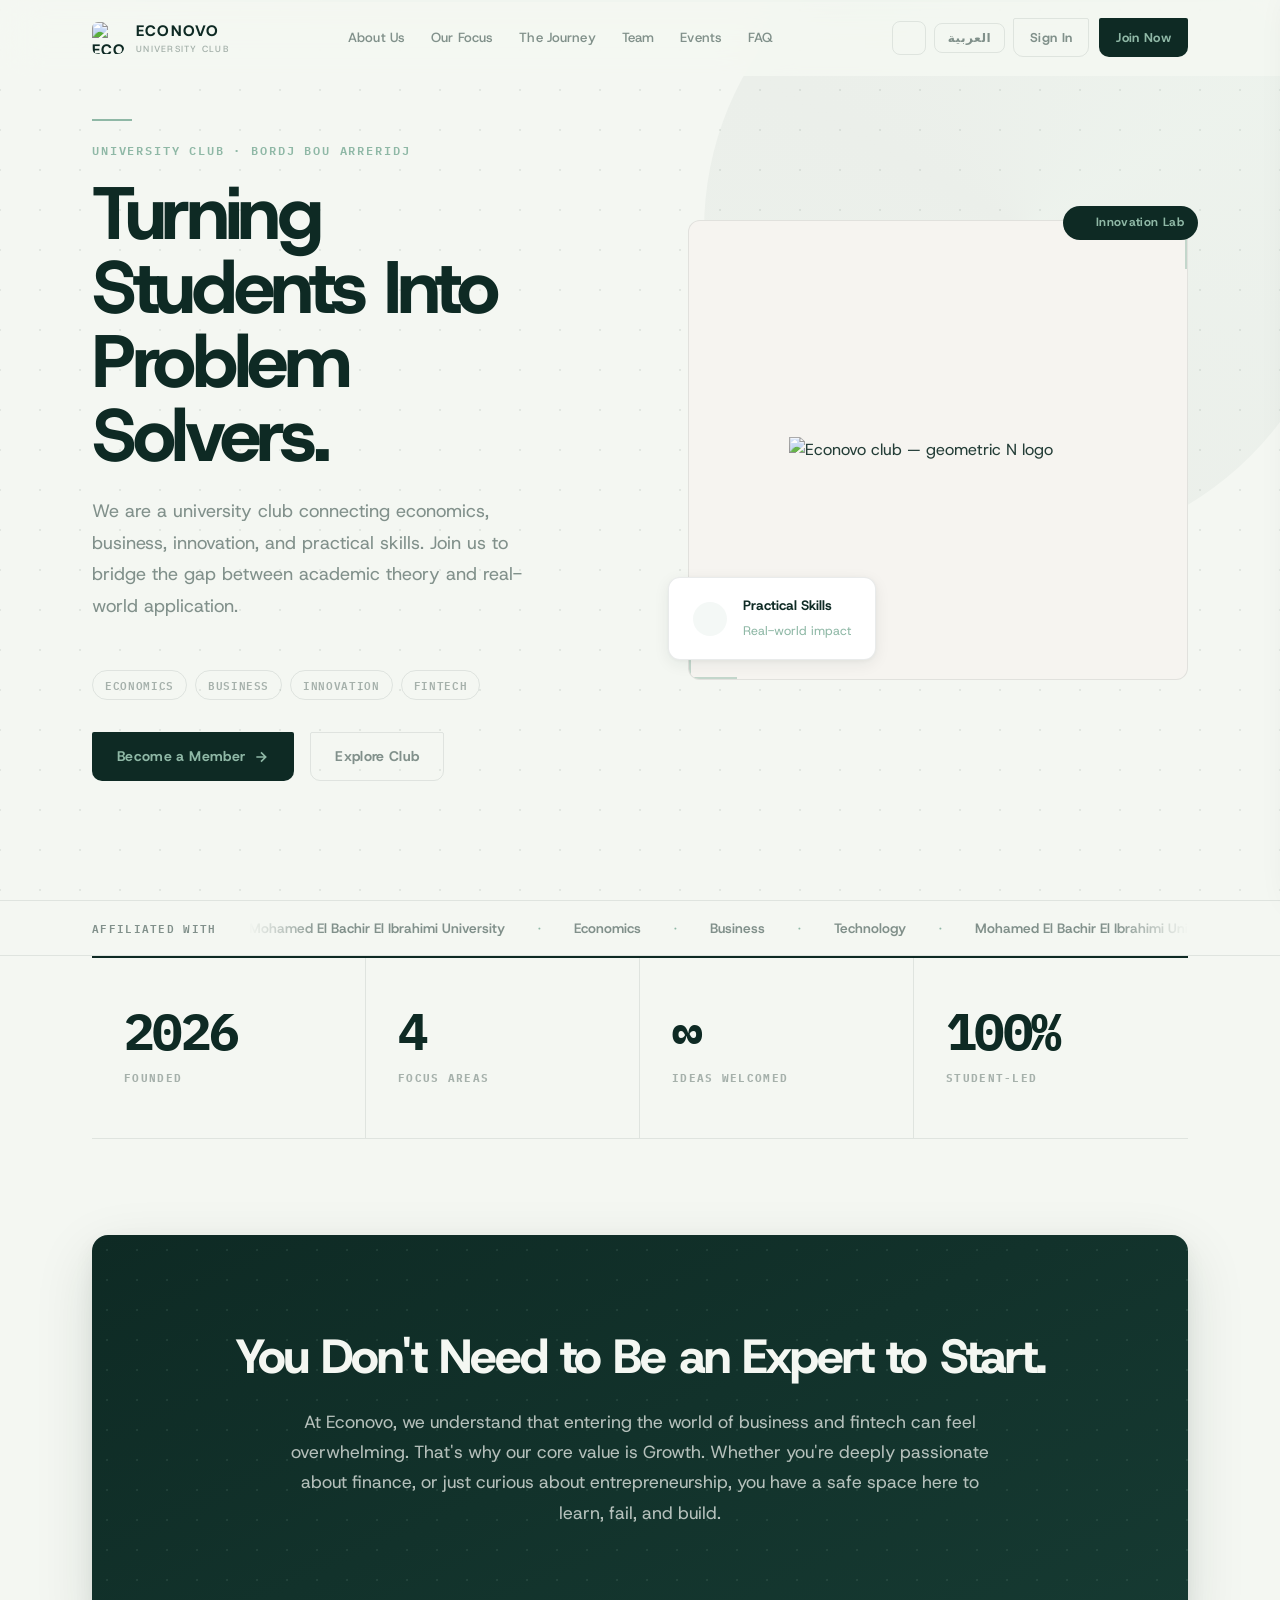
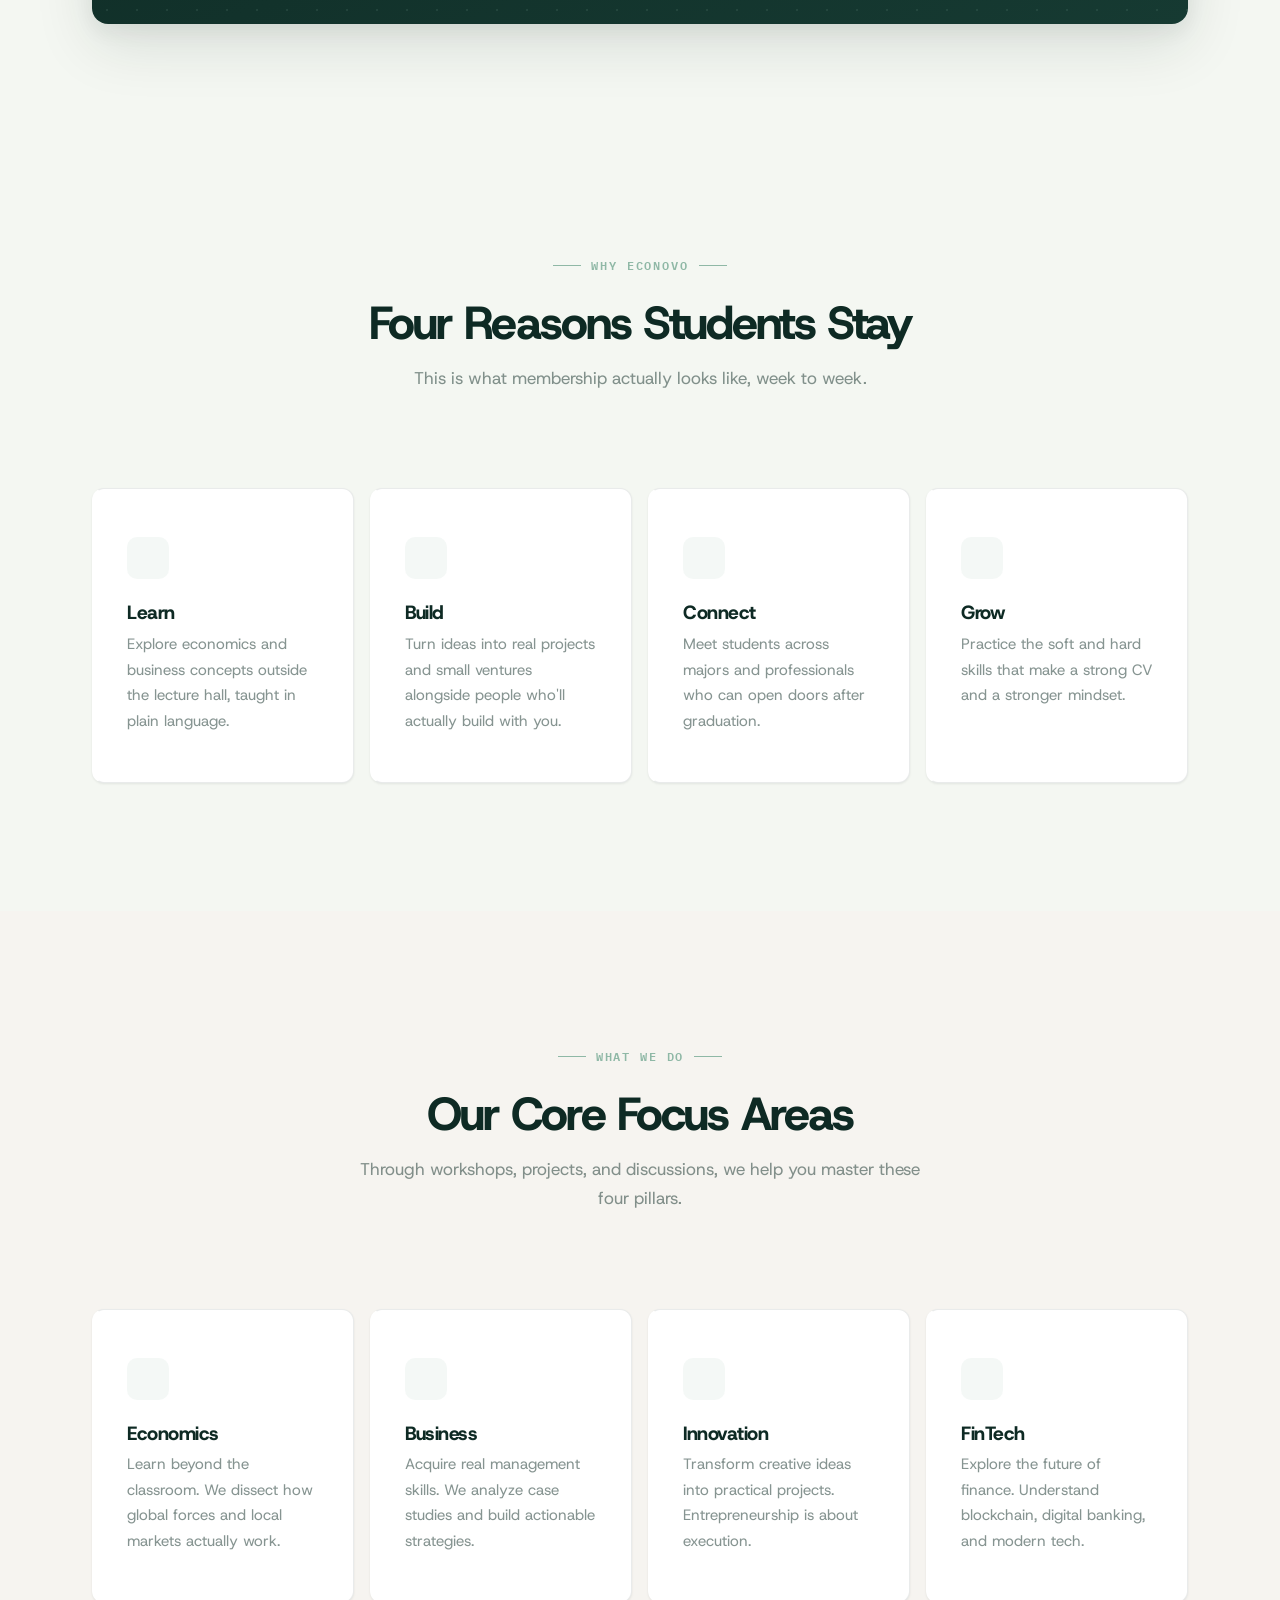
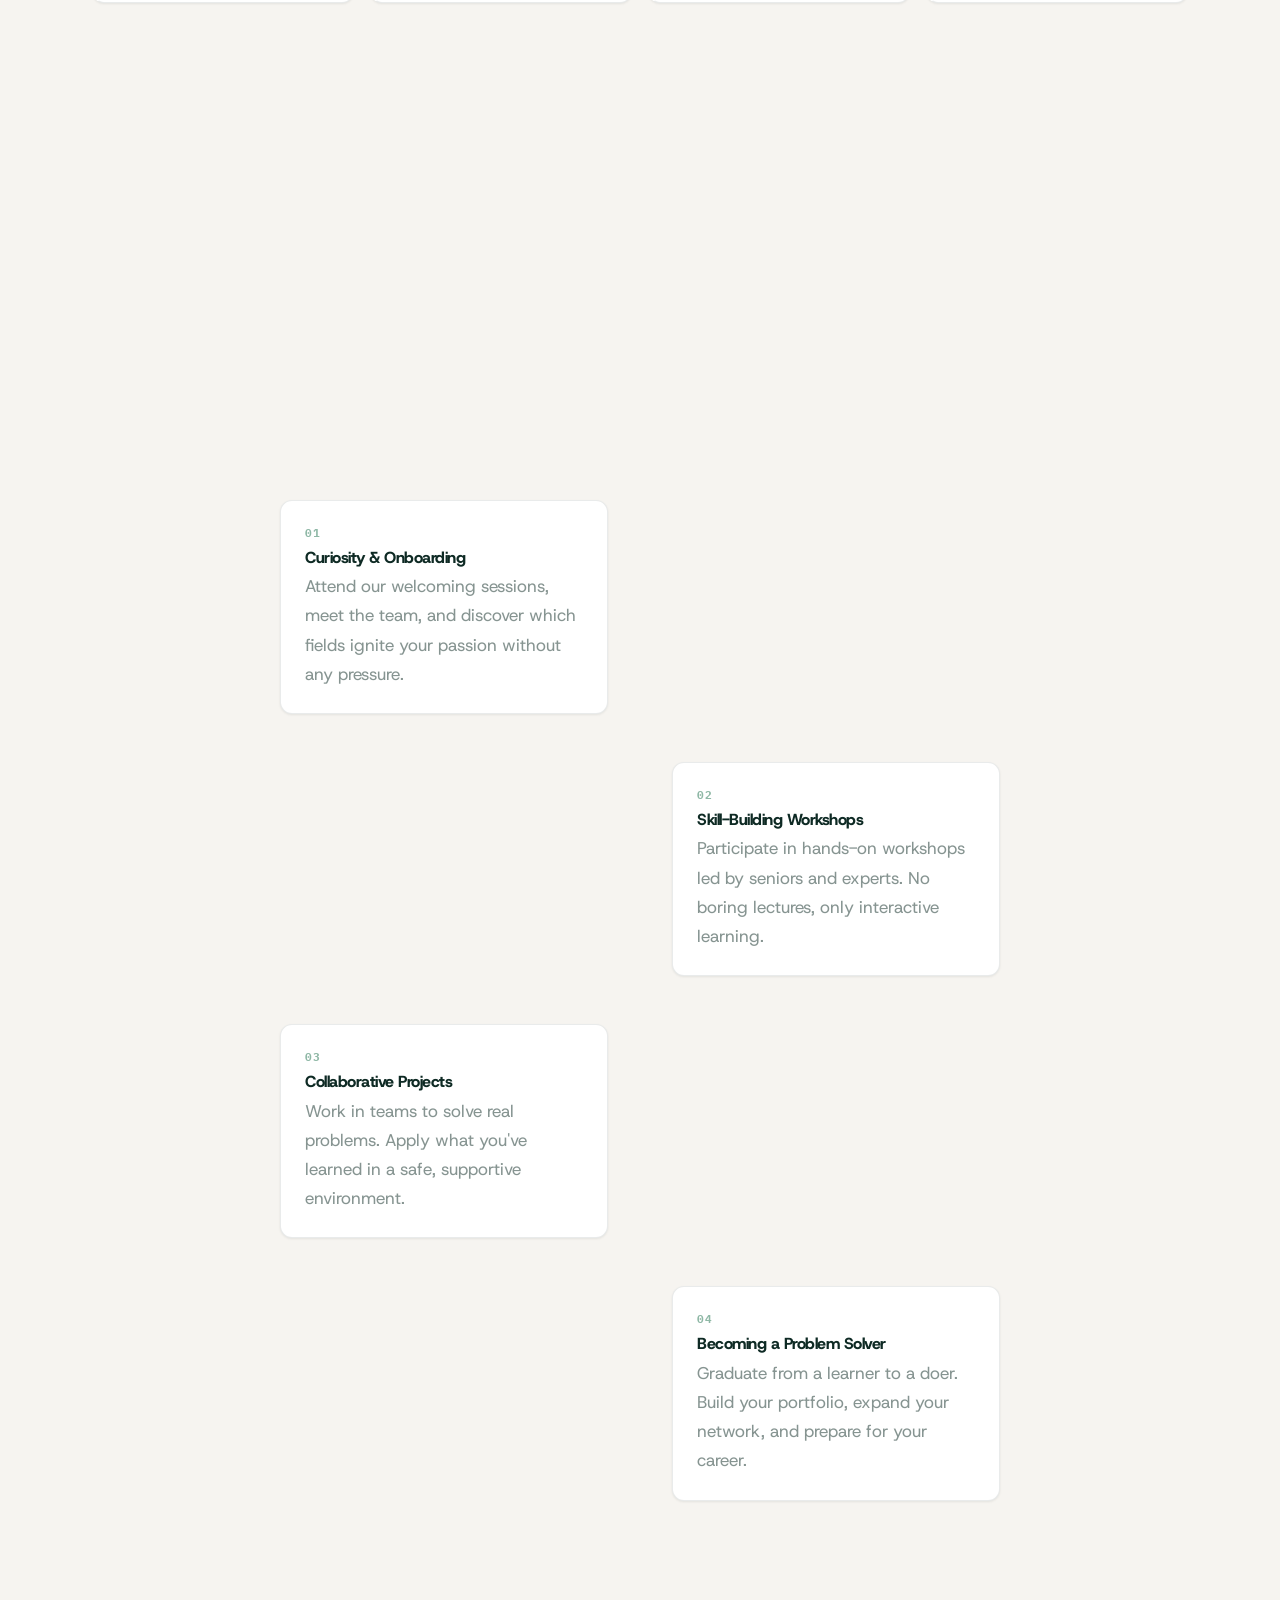
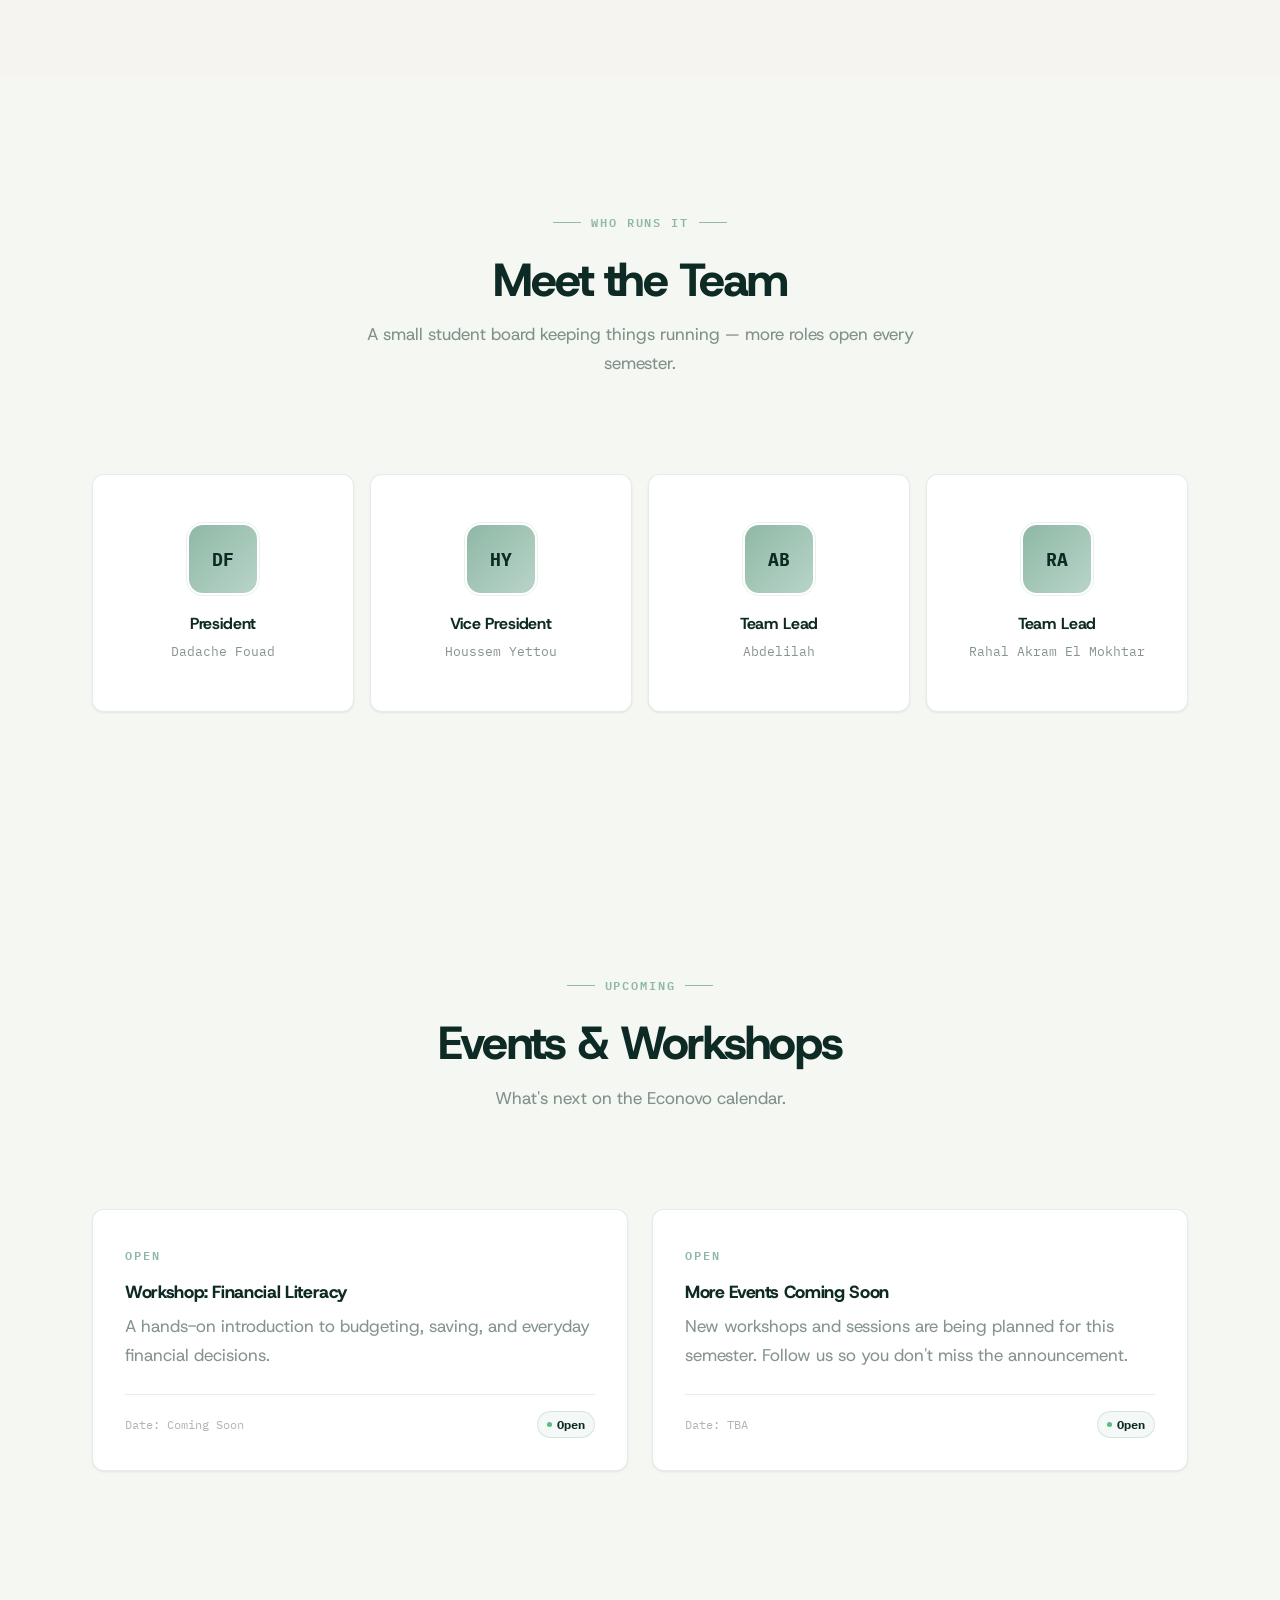
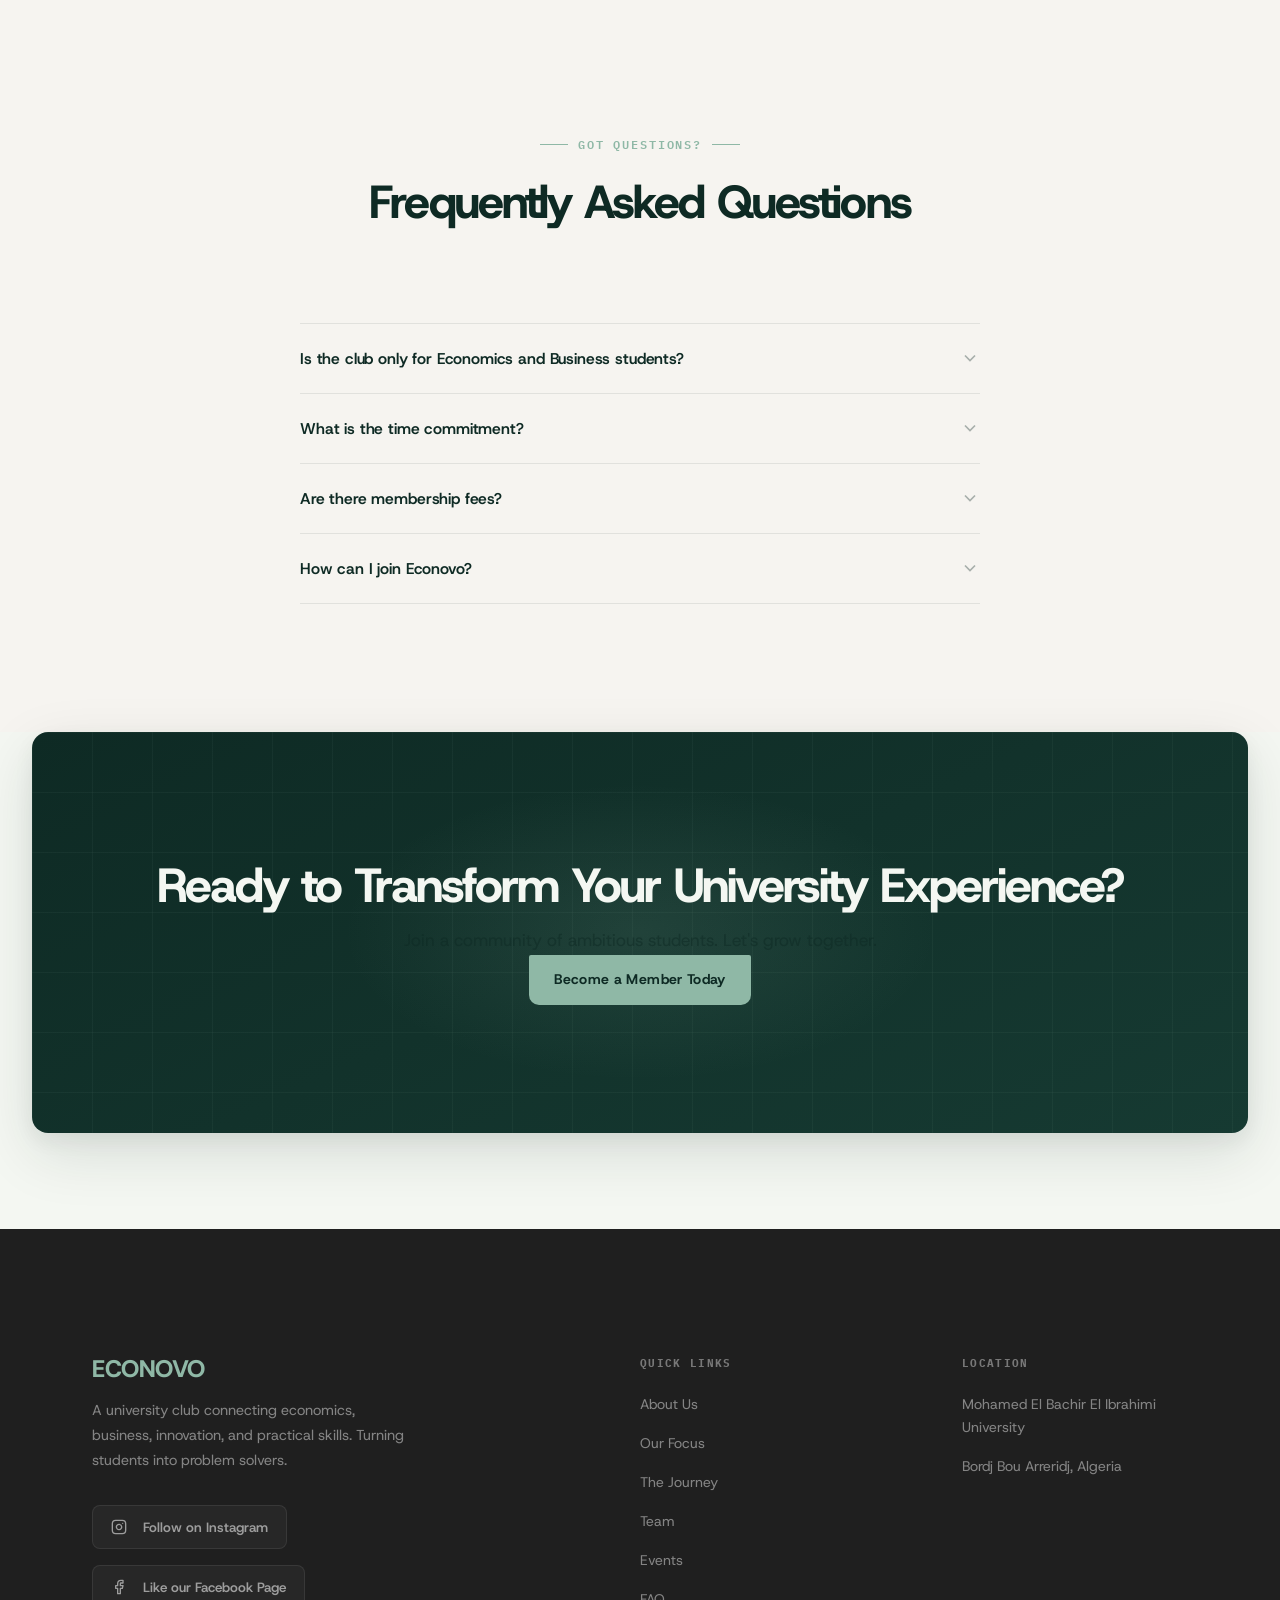
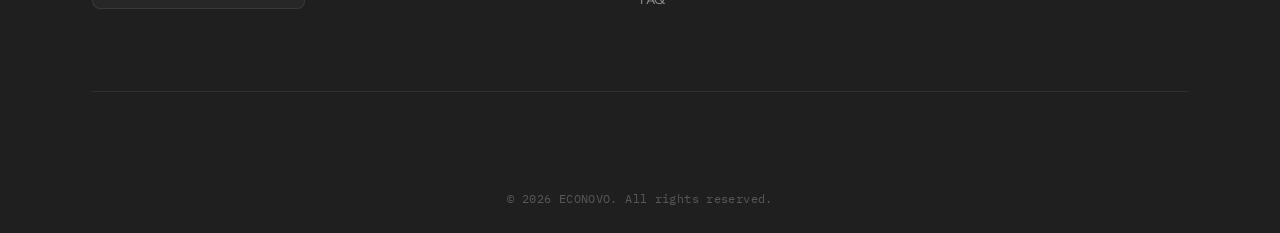
==== commit 99285590: "Add files via upload" ====
--- a/index.html
+++ b/index.html
@@ -24,16 +24,21 @@
 
     <!-- Styles -->
     <link rel="stylesheet" href="css/style.css">
-<link rel="stylesheet" href="css/components.css">
-<link rel="stylesheet" href="css/sections.css">
-<link rel="stylesheet" href="css/animations-supplement.css">  ← هنا
-<link rel="stylesheet" href="css/responsive.css">
-
-    <!-- Instant theme — before CSS paint to prevent flicker -->
+    <link rel="stylesheet" href="css/themes.css">
+    <link rel="stylesheet" href="css/components.css">
+    <link rel="stylesheet" href="css/sections.css">
+    <link rel="stylesheet" href="css/animations-supplement.css">
+    <link rel="stylesheet" href="css/responsive.css">
+
+    <!-- Instant theme — before CSS paint to prevent flicker.
+         Supports all 12 palettes (same logic as pages/dashboard.html),
+         not just binary dark/light — a member who picked Nord or Dracula
+         in Profile → Appearance should see it on the landing page too,
+         not have it silently reset to light. -->
     <script>
     (function(){
         var t = localStorage.getItem('econovo-theme') || (window.matchMedia('(prefers-color-scheme:dark)').matches ? 'dark' : 'light');
-        if (t === 'dark') document.documentElement.setAttribute('data-theme','dark');
+        if (t && t !== 'light') document.documentElement.setAttribute('data-theme', t);
     })();
     </script>
 </head>
--- a/css/style.css
+++ b/css/style.css
@@ -42,7 +42,7 @@
     --color-line:      var(--line);
     --color-sage-dim:  var(--sage-dim);
     --brand-accent:    var(--sage);
-    --gradient-primary: linear-gradient(155deg, var(--obsidian) 0%, #163a32 100%);
+    --gradient-primary: linear-gradient(155deg, var(--obsidian) 0%, var(--obsidian-2) 100%);
     --gradient-sage:    linear-gradient(135deg, var(--sage) 0%, var(--sage-light) 100%);
 
     /* ── Elevation — tinted to obsidian-green (not raw black) ── */
@@ -109,7 +109,7 @@
     --obsidian-2:#0E2A24;
     --sage-dim:  rgba(143,184,166,.08);
     --sage-glow: rgba(143,184,166,.10);
-    --gradient-primary: linear-gradient(155deg, #111 0%, #0E2A24 100%);
+    --gradient-primary: linear-gradient(155deg, var(--obsidian) 0%, var(--obsidian-2) 100%);
     --shadow-sm:    0 1px 3px rgba(0,0,0,.28), 0 1px 2px rgba(0,0,0,.18);
     --shadow-md:    0 4px 16px rgba(0,0,0,.34), 0 1px 4px rgba(0,0,0,.20);
     --shadow-hover: 0 10px 32px rgba(0,0,0,.42), 0 4px 10px rgba(0,0,0,.24);
--- a/css/themes.css
+++ b/css/themes.css
@@ -0,0 +1,165 @@
+/* ==========================================================================
+   ECONOVO — themes.css
+   Single source of truth for all 12 palettes. Load AFTER style.css and
+   BEFORE components.css / sections.css / posts.css in every page
+   (index.html, pages/dashboard.html, pages/admin.html) so the same
+   [data-theme="…"] attribute on <html> re-skins the entire site.
+
+   Each block re-defines the same semantic tokens style.css already
+   declares in :root — nothing else needs to change, because every
+   component file consumes var(--bg), var(--text), var(--sage), etc.
+
+   Sources (official palette values):
+   nordtheme.com · rosepinetheme.com · github.com/catppuccin ·
+   draculatheme.com · Gruvbox · ethanschoonover.com/solarized ·
+   Tokyo Night (storm) · Everforest · Ayu Mirage · One Dark (Atom)
+   ========================================================================== */
+
+/* ── Nord — arctic blues ── */
+[data-theme="nord"] {
+    --bg: #2e3440; --bg-raised: #3b4252; --bg-muted: #343a46; --bg-sunken: #2a303c;
+    --text: #eceff4; --text-soft: rgba(236,239,244,.68); --text-muted: rgba(236,239,244,.32);
+    --line: rgba(236,239,244,.1); --rule: rgba(236,239,244,.1);
+    --obsidian: #2e3440; --obsidian-2: #4c566a; --brand: #2e3440; --brand-dark: #2e3440;
+    --sage: #88c0d0; --sage-light: #8fbcbb; --sage-dark: #5e81ac;
+    --sage-dim: rgba(136,192,208,.14); --sage-glow: rgba(136,192,208,.18);
+    --gradient-primary: linear-gradient(155deg, #2e3440 0%, #4c566a 100%);
+    --shadow-sm: 0 1px 3px rgba(0,0,0,.25); --shadow-md: 0 4px 16px rgba(0,0,0,.32);
+    --shadow-hover: 0 10px 32px rgba(0,0,0,.38); --shadow-lg: 0 20px 60px rgba(0,0,0,.46);
+}
+
+/* ── Rosé Pine — soho vibes ── */
+[data-theme="rosepine"] {
+    --bg: #191724; --bg-raised: #1f1d2e; --bg-muted: #26233a; --bg-sunken: #16141f;
+    --text: #e0def4; --text-soft: rgba(224,222,244,.68); --text-muted: rgba(224,222,244,.32);
+    --line: rgba(224,222,244,.1); --rule: rgba(224,222,244,.1);
+    --obsidian: #191724; --obsidian-2: #403d52; --brand: #191724; --brand-dark: #191724;
+    --sage: #ebbcba; --sage-light: #f6c177; --sage-dark: #c4a7e7;
+    --sage-dim: rgba(235,188,186,.14); --sage-glow: rgba(235,188,186,.18);
+    --gradient-primary: linear-gradient(155deg, #191724 0%, #403d52 100%);
+    --shadow-sm: 0 1px 3px rgba(0,0,0,.3); --shadow-md: 0 4px 16px rgba(0,0,0,.38);
+    --shadow-hover: 0 10px 32px rgba(0,0,0,.44); --shadow-lg: 0 20px 60px rgba(0,0,0,.52);
+}
+
+/* ── Rosé Pine Dawn — light sibling ── */
+[data-theme="rosepine-dawn"] {
+    --bg: #faf4ed; --bg-raised: #fffaf3; --bg-muted: #f2e9e1; --bg-sunken: #f2e9e1;
+    --text: #575279; --text-soft: rgba(87,82,121,.68); --text-muted: rgba(87,82,121,.4);
+    --line: rgba(87,82,121,.12); --rule: rgba(87,82,121,.12);
+    --obsidian: #575279; --obsidian-2: #403d52; --brand: #575279; --brand-dark: #575279;
+    --sage: #286983; --sage-light: #56949f; --sage-dark: #907aa9;
+    --sage-dim: rgba(40,105,131,.1); --sage-glow: rgba(40,105,131,.14);
+    --gradient-primary: linear-gradient(155deg, #575279 0%, #286983 100%);
+    --shadow-sm: 0 1px 3px rgba(87,82,121,.08); --shadow-md: 0 4px 16px rgba(87,82,121,.1);
+    --shadow-hover: 0 10px 32px rgba(87,82,121,.13); --shadow-lg: 0 20px 60px rgba(87,82,121,.16);
+}
+
+/* ── Catppuccin Mocha — soothing pastels ── */
+[data-theme="catppuccin"] {
+    --bg: #1e1e2e; --bg-raised: #262637; --bg-muted: #202030; --bg-sunken: #181825;
+    --text: #cdd6f4; --text-soft: rgba(205,214,244,.68); --text-muted: rgba(205,214,244,.32);
+    --line: rgba(205,214,244,.1); --rule: rgba(205,214,244,.1);
+    --obsidian: #1e1e2e; --obsidian-2: #45475a; --brand: #1e1e2e; --brand-dark: #1e1e2e;
+    --sage: #cba6f7; --sage-light: #f5c2e7; --sage-dark: #89b4fa;
+    --sage-dim: rgba(203,166,247,.14); --sage-glow: rgba(203,166,247,.18);
+    --gradient-primary: linear-gradient(155deg, #1e1e2e 0%, #45475a 100%);
+    --shadow-sm: 0 1px 3px rgba(0,0,0,.3); --shadow-md: 0 4px 16px rgba(0,0,0,.38);
+    --shadow-hover: 0 10px 32px rgba(0,0,0,.44); --shadow-lg: 0 20px 60px rgba(0,0,0,.52);
+}
+
+/* ── Dracula — beloved by developers ── */
+[data-theme="dracula"] {
+    --bg: #282a36; --bg-raised: #333544; --bg-muted: #2e3040; --bg-sunken: #21222c;
+    --text: #f8f8f2; --text-soft: rgba(248,248,242,.7); --text-muted: rgba(248,248,242,.32);
+    --line: rgba(248,248,242,.1); --rule: rgba(248,248,242,.1);
+    --obsidian: #282a36; --obsidian-2: #44475a; --brand: #282a36; --brand-dark: #282a36;
+    --sage: #bd93f9; --sage-light: #ff79c6; --sage-dark: #6272a4;
+    --sage-dim: rgba(189,147,249,.14); --sage-glow: rgba(189,147,249,.18);
+    --gradient-primary: linear-gradient(155deg, #282a36 0%, #44475a 100%);
+    --shadow-sm: 0 1px 3px rgba(0,0,0,.3); --shadow-md: 0 4px 16px rgba(0,0,0,.38);
+    --shadow-hover: 0 10px 32px rgba(0,0,0,.44); --shadow-lg: 0 20px 60px rgba(0,0,0,.52);
+}
+
+/* ── Gruvbox — warm retro contrast ── */
+[data-theme="gruvbox"] {
+    --bg: #282828; --bg-raised: #32302f; --bg-muted: #2d2b2a; --bg-sunken: #1d2021;
+    --text: #ebdbb2; --text-soft: rgba(235,219,178,.7); --text-muted: rgba(235,219,178,.32);
+    --line: rgba(235,219,178,.1); --rule: rgba(235,219,178,.1);
+    --obsidian: #282828; --obsidian-2: #504945; --brand: #282828; --brand-dark: #282828;
+    --sage: #d79921; --sage-light: #fabd2f; --sage-dark: #98971a;
+    --sage-dim: rgba(215,153,33,.14); --sage-glow: rgba(215,153,33,.18);
+    --gradient-primary: linear-gradient(155deg, #282828 0%, #504945 100%);
+    --shadow-sm: 0 1px 3px rgba(0,0,0,.3); --shadow-md: 0 4px 16px rgba(0,0,0,.36);
+    --shadow-hover: 0 10px 32px rgba(0,0,0,.42); --shadow-lg: 0 20px 60px rgba(0,0,0,.5);
+}
+
+/* ── Solarized Light — precision-engineered ── */
+[data-theme="solarized"] {
+    --bg: #fdf6e3; --bg-raised: #f6efdc; --bg-muted: #eee8d5; --bg-sunken: #eee8d5;
+    --text: #073642; --text-soft: rgba(7,54,66,.68); --text-muted: rgba(7,54,66,.4);
+    --line: rgba(7,54,66,.12); --rule: rgba(7,54,66,.12);
+    --obsidian: #073642; --obsidian-2: #586e75; --brand: #073642; --brand-dark: #073642;
+    --sage: #268bd2; --sage-light: #2aa198; --sage-dark: #6c71c4;
+    --sage-dim: rgba(38,139,210,.1); --sage-glow: rgba(38,139,210,.14);
+    --gradient-primary: linear-gradient(155deg, #073642 0%, #268bd2 100%);
+    --shadow-sm: 0 1px 3px rgba(7,54,66,.08); --shadow-md: 0 4px 16px rgba(7,54,66,.1);
+    --shadow-hover: 0 10px 32px rgba(7,54,66,.13); --shadow-lg: 0 20px 60px rgba(7,54,66,.16);
+}
+
+/* ── Tokyo Night Storm ── */
+[data-theme="tokyonight"] {
+    --bg: #24283b; --bg-raised: #2d3348; --bg-muted: #282e42; --bg-sunken: #1f2335;
+    --text: #c0caf5; --text-soft: rgba(192,202,245,.7); --text-muted: rgba(192,202,245,.32);
+    --line: rgba(192,202,245,.1); --rule: rgba(192,202,245,.1);
+    --obsidian: #24283b; --obsidian-2: #414868; --brand: #24283b; --brand-dark: #24283b;
+    --sage: #7aa2f7; --sage-light: #7dcfff; --sage-dark: #bb9af7;
+    --sage-dim: rgba(122,162,247,.14); --sage-glow: rgba(122,162,247,.18);
+    --gradient-primary: linear-gradient(155deg, #24283b 0%, #414868 100%);
+    --shadow-sm: 0 1px 3px rgba(0,0,0,.3); --shadow-md: 0 4px 16px rgba(0,0,0,.38);
+    --shadow-hover: 0 10px 32px rgba(0,0,0,.44); --shadow-lg: 0 20px 60px rgba(0,0,0,.52);
+}
+
+/* ── Everforest — lush forest calm ── */
+[data-theme="everforest"] {
+    --bg: #2d353b; --bg-raised: #374247; --bg-muted: #323d42; --bg-sunken: #272e33;
+    --text: #d3c6aa; --text-soft: rgba(211,198,170,.7); --text-muted: rgba(211,198,170,.32);
+    --line: rgba(211,198,170,.1); --rule: rgba(211,198,170,.1);
+    --obsidian: #2d353b; --obsidian-2: #4f5b58; --brand: #2d353b; --brand-dark: #2d353b;
+    --sage: #a7c080; --sage-light: #83c092; --sage-dark: #7fbbb3;
+    --sage-dim: rgba(167,192,128,.14); --sage-glow: rgba(167,192,128,.18);
+    --gradient-primary: linear-gradient(155deg, #2d353b 0%, #4f5b58 100%);
+    --shadow-sm: 0 1px 3px rgba(0,0,0,.28); --shadow-md: 0 4px 16px rgba(0,0,0,.34);
+    --shadow-hover: 0 10px 32px rgba(0,0,0,.4); --shadow-lg: 0 20px 60px rgba(0,0,0,.48);
+}
+
+/* ── Ayu Mirage — warm dusk tones ── */
+[data-theme="ayu"] {
+    --bg: #1f2430; --bg-raised: #272d3b; --bg-muted: #232834; --bg-sunken: #1a1f29;
+    --text: #cbccc6; --text-soft: rgba(203,204,198,.7); --text-muted: rgba(203,204,198,.32);
+    --line: rgba(203,204,198,.1); --rule: rgba(203,204,198,.1);
+    --obsidian: #1f2430; --obsidian-2: #3c4354; --brand: #1f2430; --brand-dark: #1f2430;
+    --sage: #ffa759; --sage-light: #ffd173; --sage-dark: #73d0ff;
+    --sage-dim: rgba(255,167,89,.14); --sage-glow: rgba(255,167,89,.18);
+    --gradient-primary: linear-gradient(155deg, #1f2430 0%, #3c4354 100%);
+    --shadow-sm: 0 1px 3px rgba(0,0,0,.3); --shadow-md: 0 4px 16px rgba(0,0,0,.38);
+    --shadow-hover: 0 10px 32px rgba(0,0,0,.44); --shadow-lg: 0 20px 60px rgba(0,0,0,.52);
+}
+
+/* ── One Dark — Atom's classic ── */
+[data-theme="onedark"] {
+    --bg: #282c34; --bg-raised: #333844; --bg-muted: #2e323c; --bg-sunken: #21252b;
+    --text: #abb2bf; --text-soft: rgba(171,178,191,.75); --text-muted: rgba(171,178,191,.36);
+    --line: rgba(171,178,191,.1); --rule: rgba(171,178,191,.1);
+    --obsidian: #282c34; --obsidian-2: #4b5263; --brand: #282c34; --brand-dark: #282c34;
+    --sage: #61afef; --sage-light: #56b6c2; --sage-dark: #c678dd;
+    --sage-dim: rgba(97,175,239,.14); --sage-glow: rgba(97,175,239,.18);
+    --gradient-primary: linear-gradient(155deg, #282c34 0%, #4b5263 100%);
+    --shadow-sm: 0 1px 3px rgba(0,0,0,.3); --shadow-md: 0 4px 16px rgba(0,0,0,.38);
+    --shadow-hover: 0 10px 32px rgba(0,0,0,.44); --shadow-lg: 0 20px 60px rgba(0,0,0,.52);
+}
+
+/* ── Reduced motion: theme switch itself should not animate colors
+     harshly for users who opt out of motion — instant swap instead ── */
+@media (prefers-reduced-motion: reduce) {
+    :root, [data-theme] { transition: none !important; }
+}
--- a/css/components.css
+++ b/css/components.css
@@ -258,8 +258,8 @@
     transform: translateY(-2px);
 }
 .btn-primary:active { transform: translateY(0) scale(.98); box-shadow: none; }
-[data-theme="dark"] .btn-primary { background: var(--sage); color: var(--obsidian); }
-[data-theme="dark"] .btn-primary:hover {
+[data-theme] .btn-primary{ background: var(--sage); color: var(--obsidian); }
+[data-theme] .btn-primary:hover{
     background: var(--sage-light);
     box-shadow: 0 8px 24px rgba(143,184,166,.22);
 }
@@ -326,7 +326,7 @@
                 transform var(--t-base) var(--ease-spring);
     flex-shrink: 0;
 }
-[data-theme="dark"] .icon-tile { color: var(--sage); }
+[data-theme] .icon-tile{ color: var(--sage); }
 .card:hover .icon-tile {
     background: rgba(143,184,166,.22);
     color: var(--obsidian);
@@ -358,7 +358,7 @@
     transition: background var(--t-base);
 }
 .floating-badge:hover .icon-wrap { background: var(--sage); }
-[data-theme="dark"] .floating-badge .icon-wrap { color: var(--sage); }
+[data-theme] .floating-badge .icon-wrap{ color: var(--sage); }
 
 .floating-tag {
     position: absolute; top: -14px; right: -10px;
@@ -425,7 +425,7 @@
     color: var(--obsidian);
     border: 1px solid rgba(143,184,166,.3);
 }
-[data-theme="dark"] .pill-open { color: var(--sage); }
+[data-theme] .pill-open{ color: var(--sage); }
 .pill-open::before {
     content: '';
     width: 5px; height: 5px;
--- a/css/sections.css
+++ b/css/sections.css
@@ -269,7 +269,7 @@
     border-top: 2px solid var(--obsidian);
     border-bottom: 1px solid var(--line);
 }
-[data-theme="dark"] .stats-row { border-top-color: var(--sage); }
+[data-theme] .stats-row{ border-top-color: var(--sage); }
 .stat-cell {
     padding: var(--s5) var(--s4);
     text-align: left;
@@ -317,7 +317,7 @@
     transition: color .25s ease;
 }
 .stat-cell:hover .stat-value { color: var(--obsidian); }
-[data-theme="dark"] .stat-value { color: var(--sage); }
+[data-theme] .stat-value{ color: var(--sage); }
 .stat-label {
     font-size: .68rem;
     text-transform: uppercase;
@@ -588,7 +588,7 @@
    CTA — dark full-bleed
    ═══════════════════════════════════════ */
 .cta-section {
-    background: linear-gradient(155deg, var(--obsidian) 0%, #163a32 100%);
+    background: linear-gradient(155deg, var(--obsidian) 0%, var(--obsidian-2) 100%);
     color: #fff;
     text-align: center;
     padding: var(--s8) var(--s3);
--- a/css/animations-supplement.css
+++ b/css/animations-supplement.css
@@ -0,0 +1,136 @@
+/* ==========================================================================
+   ECONOVO — animations-supplement.css
+   Supplement: CSS required to support animations.js v4.0
+   Add @import or <link> AFTER sections.css.
+   ========================================================================== */
+
+/* ── Cursor glow ── */
+.hero-cursor-glow {
+    position: absolute;
+    width: 420px; height: 420px;
+    border-radius: 50%;
+    background: radial-gradient(circle,
+        rgba(143,184,166,.14) 0%,
+        rgba(143,184,166,.04) 50%,
+        transparent 70%
+    );
+    pointer-events: none;
+    z-index: 0;
+    opacity: 0;
+    will-change: transform;
+}
+
+/* ── Timeline spine draw (IO fallback class) ── */
+.timeline::before {
+    content: '';
+    position: absolute; top: 0; left: 50%;
+    width: 1px; height: 0;
+    background: var(--line);
+    transform: translateX(-50%);
+    transition: height 1.4s cubic-bezier(0.25, 1, 0.5, 1) 0.1s;
+}
+.timeline.animate-spine::before { height: 100%; }
+
+/* ── Timeline items — initial hidden state (set by JS) ── */
+.timeline-item {
+    display: flex;
+    justify-content: space-between;
+    align-items: flex-start;
+    margin-bottom: var(--s5);
+    position: relative;
+    /* opacity/transform managed by animations.js */
+}
+
+/* ── Timeline dot — spring pop ── */
+.timeline-dot {
+    position: absolute; left: 50%; top: var(--s3);
+    transform: translateX(-50%) scale(0);
+    width: 10px; height: 10px;
+    background: var(--sage);
+    border: 3px solid var(--bg-muted);
+    border-radius: 50%;
+    z-index: 2;
+    transition: transform 0.5s cubic-bezier(.175,.885,.32,1.275);
+}
+.timeline-item.in .timeline-dot {
+    transform: translateX(-50%) scale(1);
+}
+
+/* ── Stagger items — initial state ── */
+.stagger-item {
+    opacity: 0;
+    transform: translateY(14px);
+}
+
+/* ── Scroll progress bar ── */
+.scroll-progress {
+    position: fixed; top: 0; left: 0;
+    height: 2px; width: 0%;
+    background: linear-gradient(90deg,
+        var(--sage-dark),
+        var(--sage),
+        var(--sage-light)
+    );
+    z-index: 1100;
+    transform-origin: left;
+    /* JS overrides width; CSS scroll-driven overrides everything */
+}
+[lang="ar"] .scroll-progress { left: auto; right: 0; transform-origin: right; }
+
+/* ── Stat cell hover bar (GSAP-free) ── */
+.stat-cell::before {
+    content: '';
+    position: absolute; top: 0; left: 0;
+    width: 100%; height: 2px;
+    background: var(--sage);
+    transform: scaleX(0);
+    transform-origin: left;
+    transition: transform 0.4s cubic-bezier(0.16, 1, 0.3, 1);
+    z-index: 2;
+}
+.stat-cell:hover::before { transform: scaleX(1); }
+
+/* ── Section entrance line placeholder ──
+   The div is injected by JS; these ensure no layout shift */
+.trust-bar,
+.stats-section,
+.empathy-section { position: relative; }
+
+/* ── Floating badge/tag — CSS animation (JS injects keyframes + class) ──
+   Fallback for no-JS: use CSS-only defined keyframes */
+@media (prefers-reduced-motion: no-preference) {
+    @keyframes ecoFloat {
+        0%, 100% { transform: translateY(0); }
+        50%       { transform: translateY(-9px); }
+    }
+    @keyframes ecoFloatTag {
+        0%, 100% { transform: translateY(0) rotate(-1deg); }
+        50%       { transform: translateY(-7px) rotate(1deg); }
+    }
+}
+
+/* ── Tactile press fallback via CSS :active ── */
+@media (prefers-reduced-motion: no-preference) {
+    .btn:active    { transform: scale(0.97) !important; }
+    .card:active   { transform: translateY(-2px) scale(0.98) !important; }
+}
+
+/* ── Reduced motion — kill everything ── */
+@media (prefers-reduced-motion: reduce) {
+    *,
+    *::before,
+    *::after {
+        animation-duration:   0.001ms !important;
+        animation-iteration-count: 1  !important;
+        transition-duration:  0.001ms !important;
+        scroll-behavior:      auto    !important;
+    }
+    .stagger-item,
+    .reveal,
+    .will-reveal,
+    .reveal-fade,
+    .timeline-item { opacity: 1 !important; transform: none !important; clip-path: none !important; }
+    .hero-cursor-glow { display: none; }
+    .floating-badge, .floating-tag, .hero-img-container { animation: none !important; }
+    .scroll-progress { transition: none; }
+}
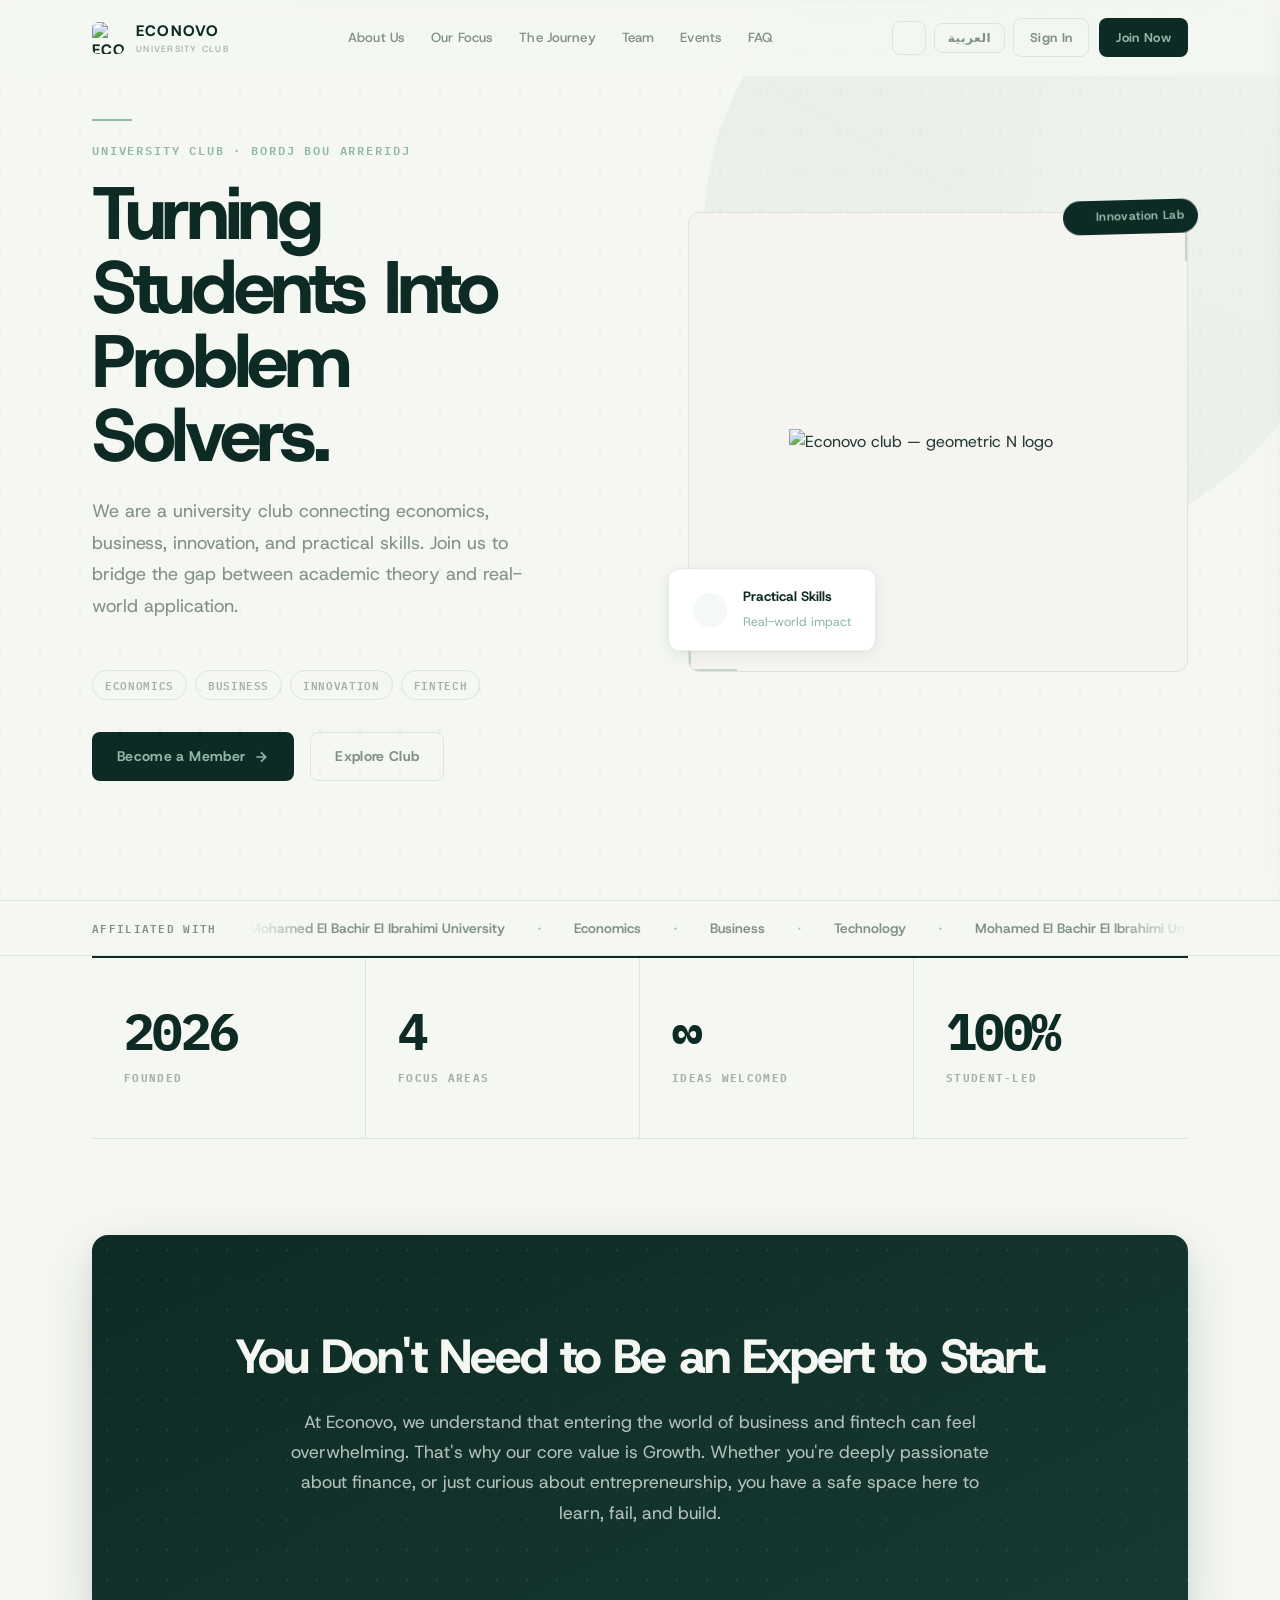
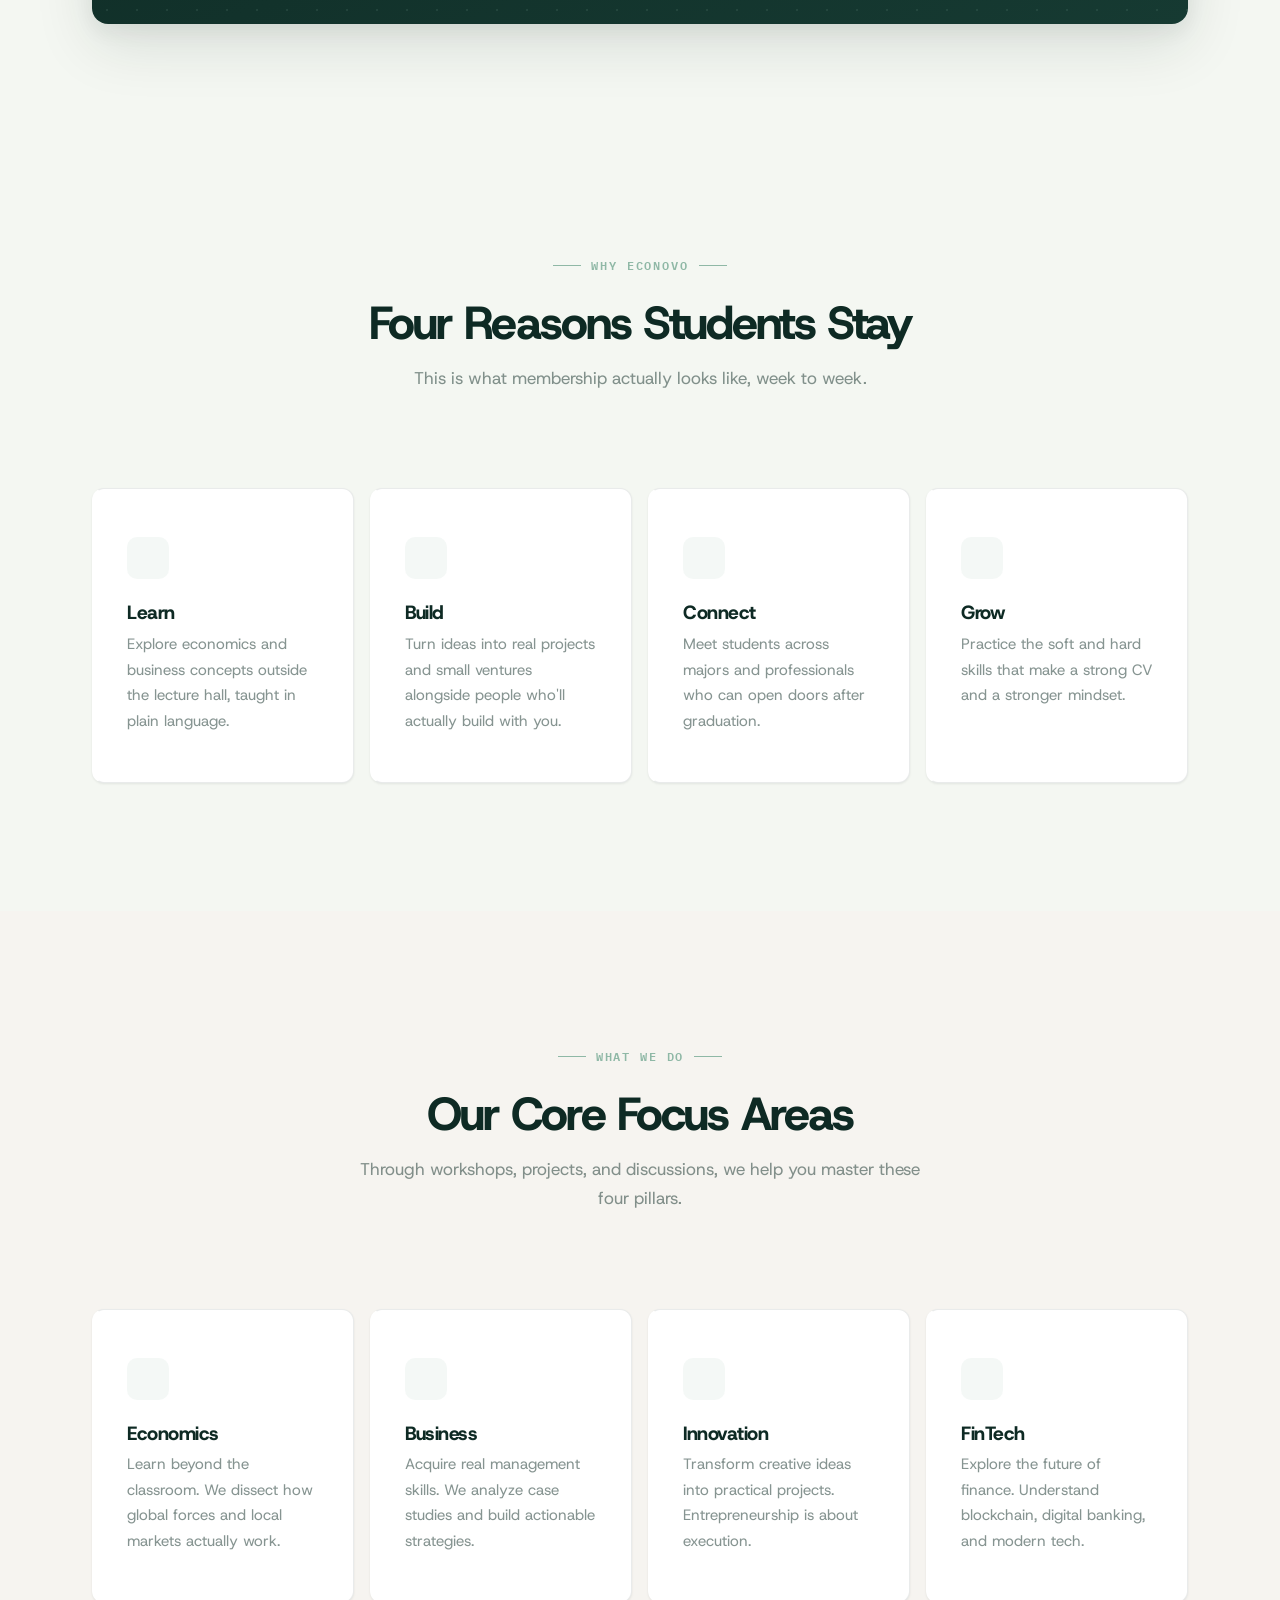
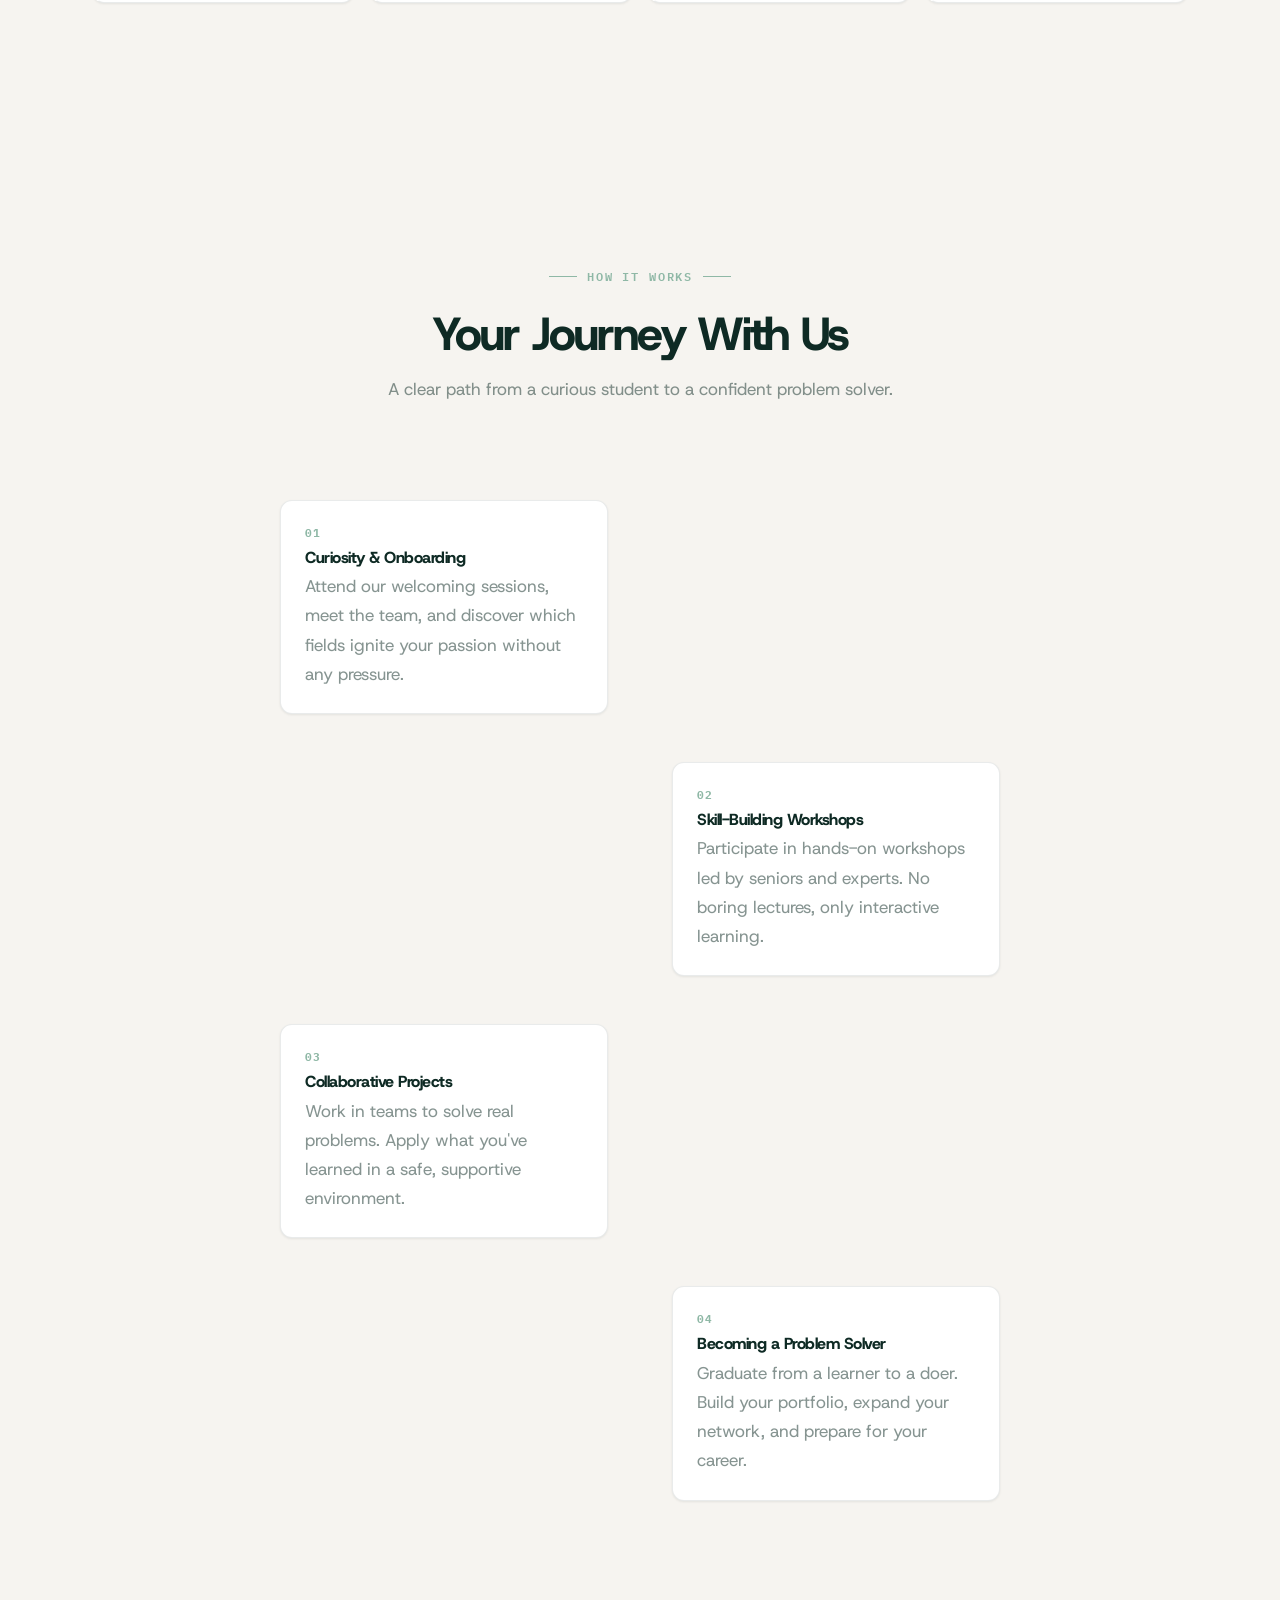
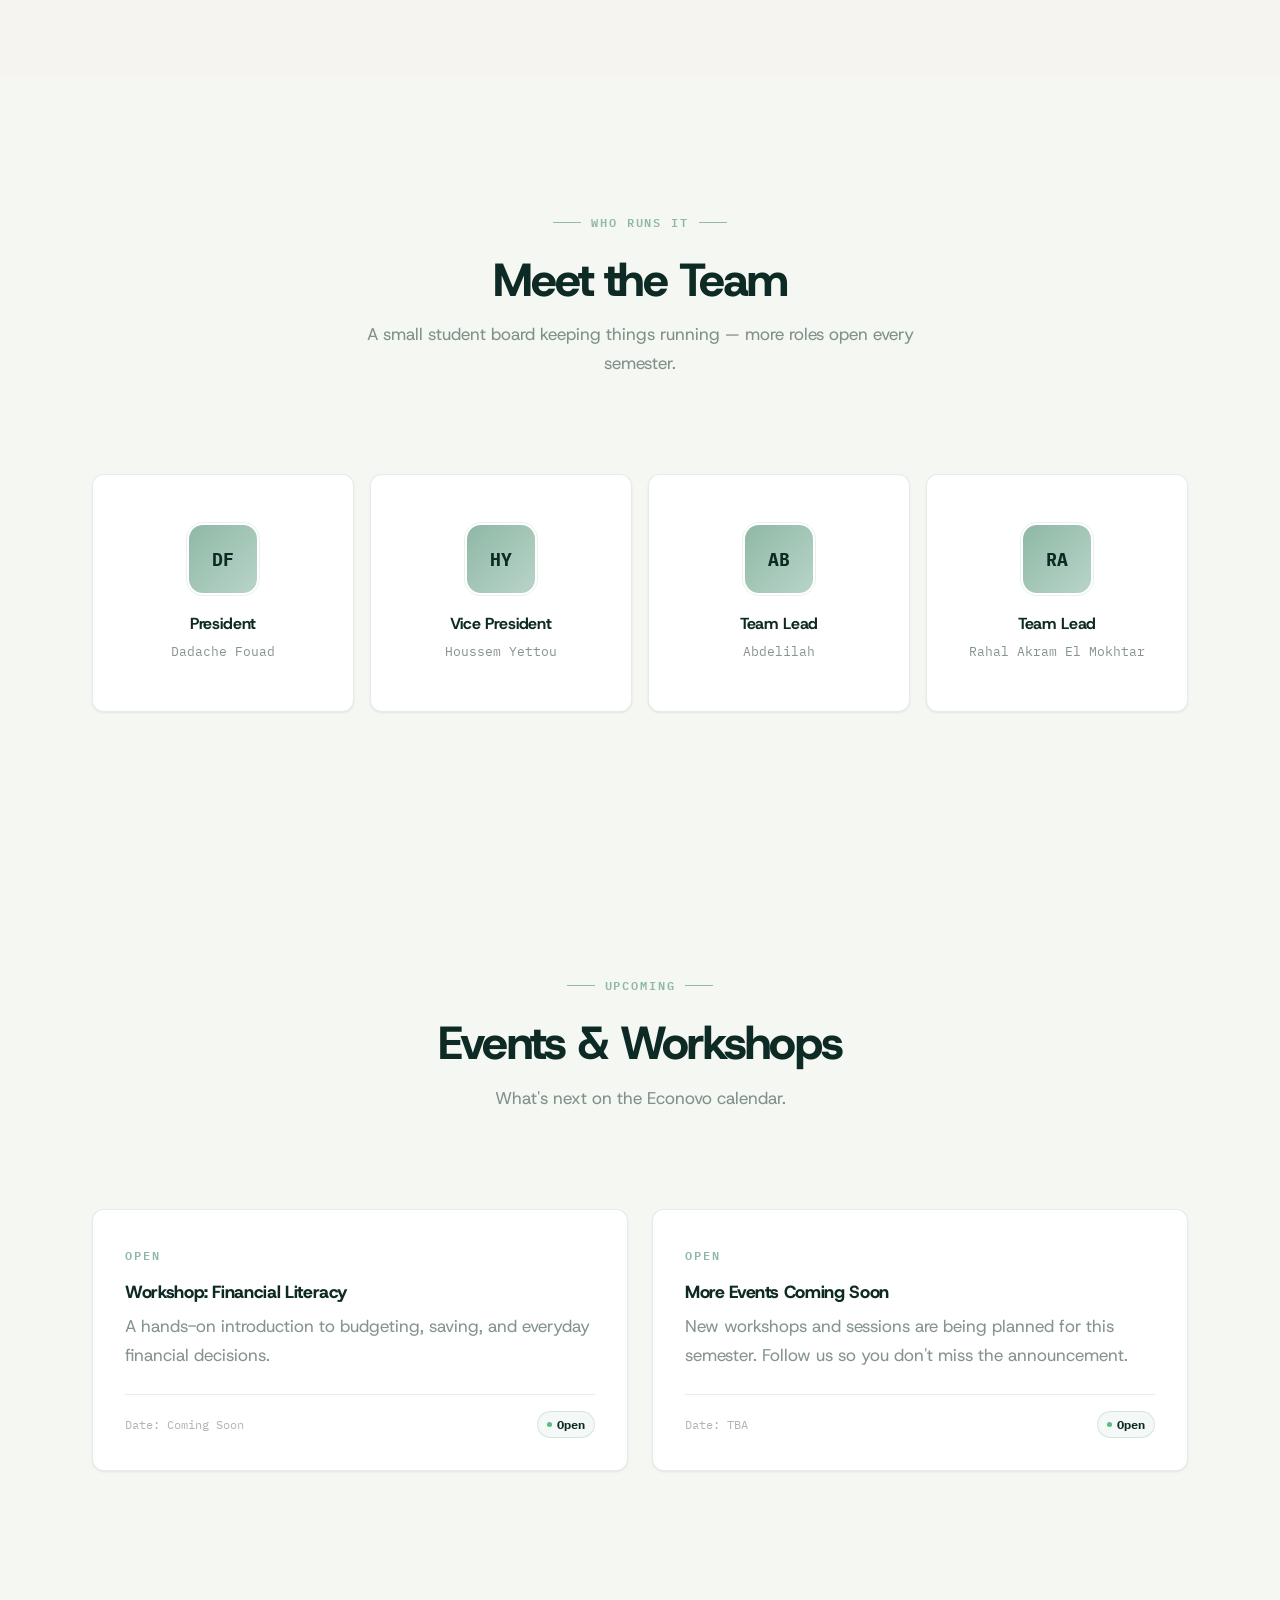
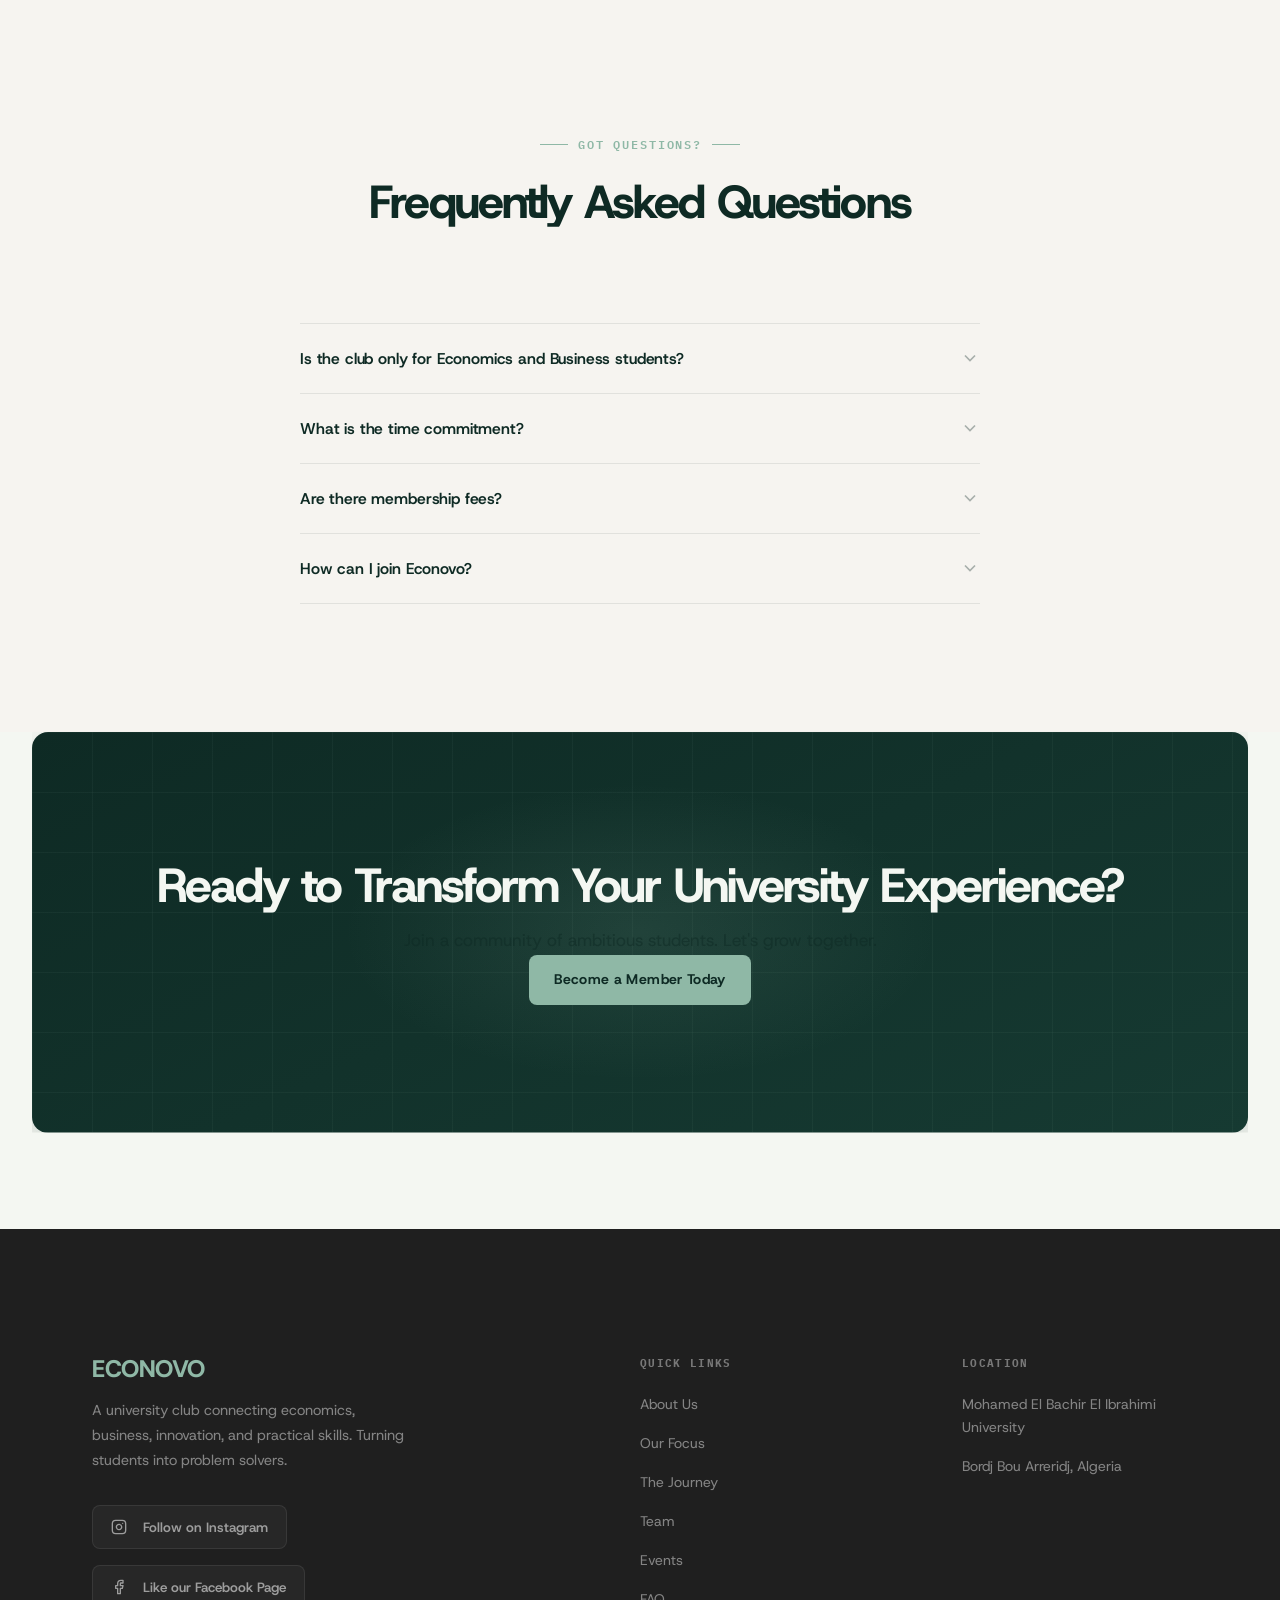
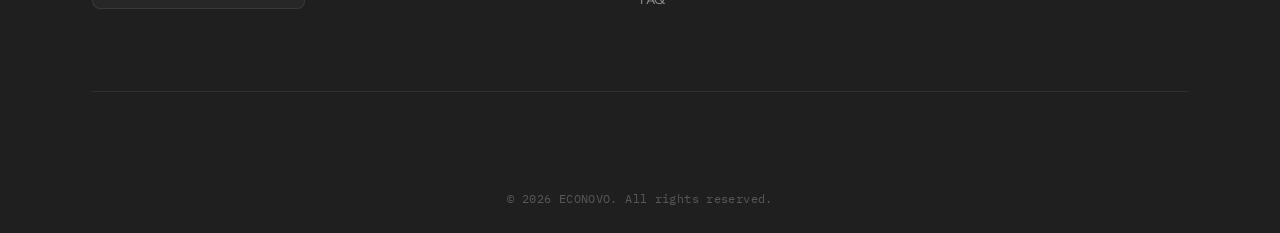
==== commit 0a1375ff: "Add files via upload" ====
--- a/index.html
+++ b/index.html
@@ -43,6 +43,25 @@
     </script>
 </head>
 <body>
+
+    <!-- Most of this page's text is populated by js/language.js
+         (data-i18n attributes — 59 of them). On a slow/unreliable
+         connection where scripts fail to load, a visitor would
+         otherwise see a mostly-blank page with no explanation. -->
+    <noscript>
+        <div style="max-width:560px;margin:60px auto;padding:32px;text-align:center;
+                    font-family:system-ui,sans-serif;background:#F4F7F2;color:#0E2A24;
+                    border:1px solid rgba(14,42,36,.12);border-radius:12px;">
+            <h1 style="font-size:1.3rem;margin-bottom:12px;">Econovo Club</h1>
+            <p style="font-size:.95rem;line-height:1.6;margin-bottom:16px;">
+                This page needs JavaScript enabled to load properly. In the meantime,
+                you can reach us directly on Instagram:
+            </p>
+            <a href="https://www.instagram.com/econovo.club" style="color:#0E2A24;font-weight:700;">
+                @econovo.club →
+            </a>
+        </div>
+    </noscript>
 
     <div class="scroll-progress" id="scrollProgress"></div>
 
@@ -358,6 +377,14 @@
     <script src="https://unpkg.com/lucide@latest"></script>
     <script src="js/faq.js"></script>
     <script src="js/language.js"></script>
+    <!-- animations.js is written to use GSAP + ScrollTrigger when available
+         (checks window.gsap/window.ScrollTrigger before every animated
+         path, falling back to an instant forceVisible() otherwise) — but
+         neither library was ever actually linked here, so every gated
+         animation silently took the instant fallback with zero motion.
+         Loaded here, right before animations.js needs them. -->
+    <script src="https://cdn.jsdelivr.net/npm/gsap@3/dist/gsap.min.js" crossorigin="anonymous"></script>
+    <script src="https://cdn.jsdelivr.net/npm/gsap@3/dist/ScrollTrigger.min.js" crossorigin="anonymous"></script>
     <script src="js/animations.js"></script>
     <script src="js/main.js"></script>
 
--- a/css/components.css
+++ b/css/components.css
@@ -210,8 +210,11 @@
     justify-content: center;
     gap: var(--s1);
     padding: 12px 24px;
-    /* Signature asymmetric radius — editorial, not generic pill */
-    border-radius: 2px 2px 10px 10px;
+    /* Radius unified with the dashboard's button system (var(--r-md)) —
+       this used to be an asymmetric "editorial" radius unique to the
+       landing page, which was the main source of the two surfaces not
+       feeling like the same product. */
+    border-radius: var(--r-md);
     font-weight: 700;
     font-size: .875rem;
     font-family: var(--font);
@@ -269,7 +272,7 @@
     background: transparent;
     border: 1.5px solid var(--line);
     color: var(--text-soft);
-    border-radius: 2px 2px 10px 10px;
+    border-radius: var(--r-md);
 }
 .btn-outline:hover {
     border-color: rgba(143,184,166,.5);
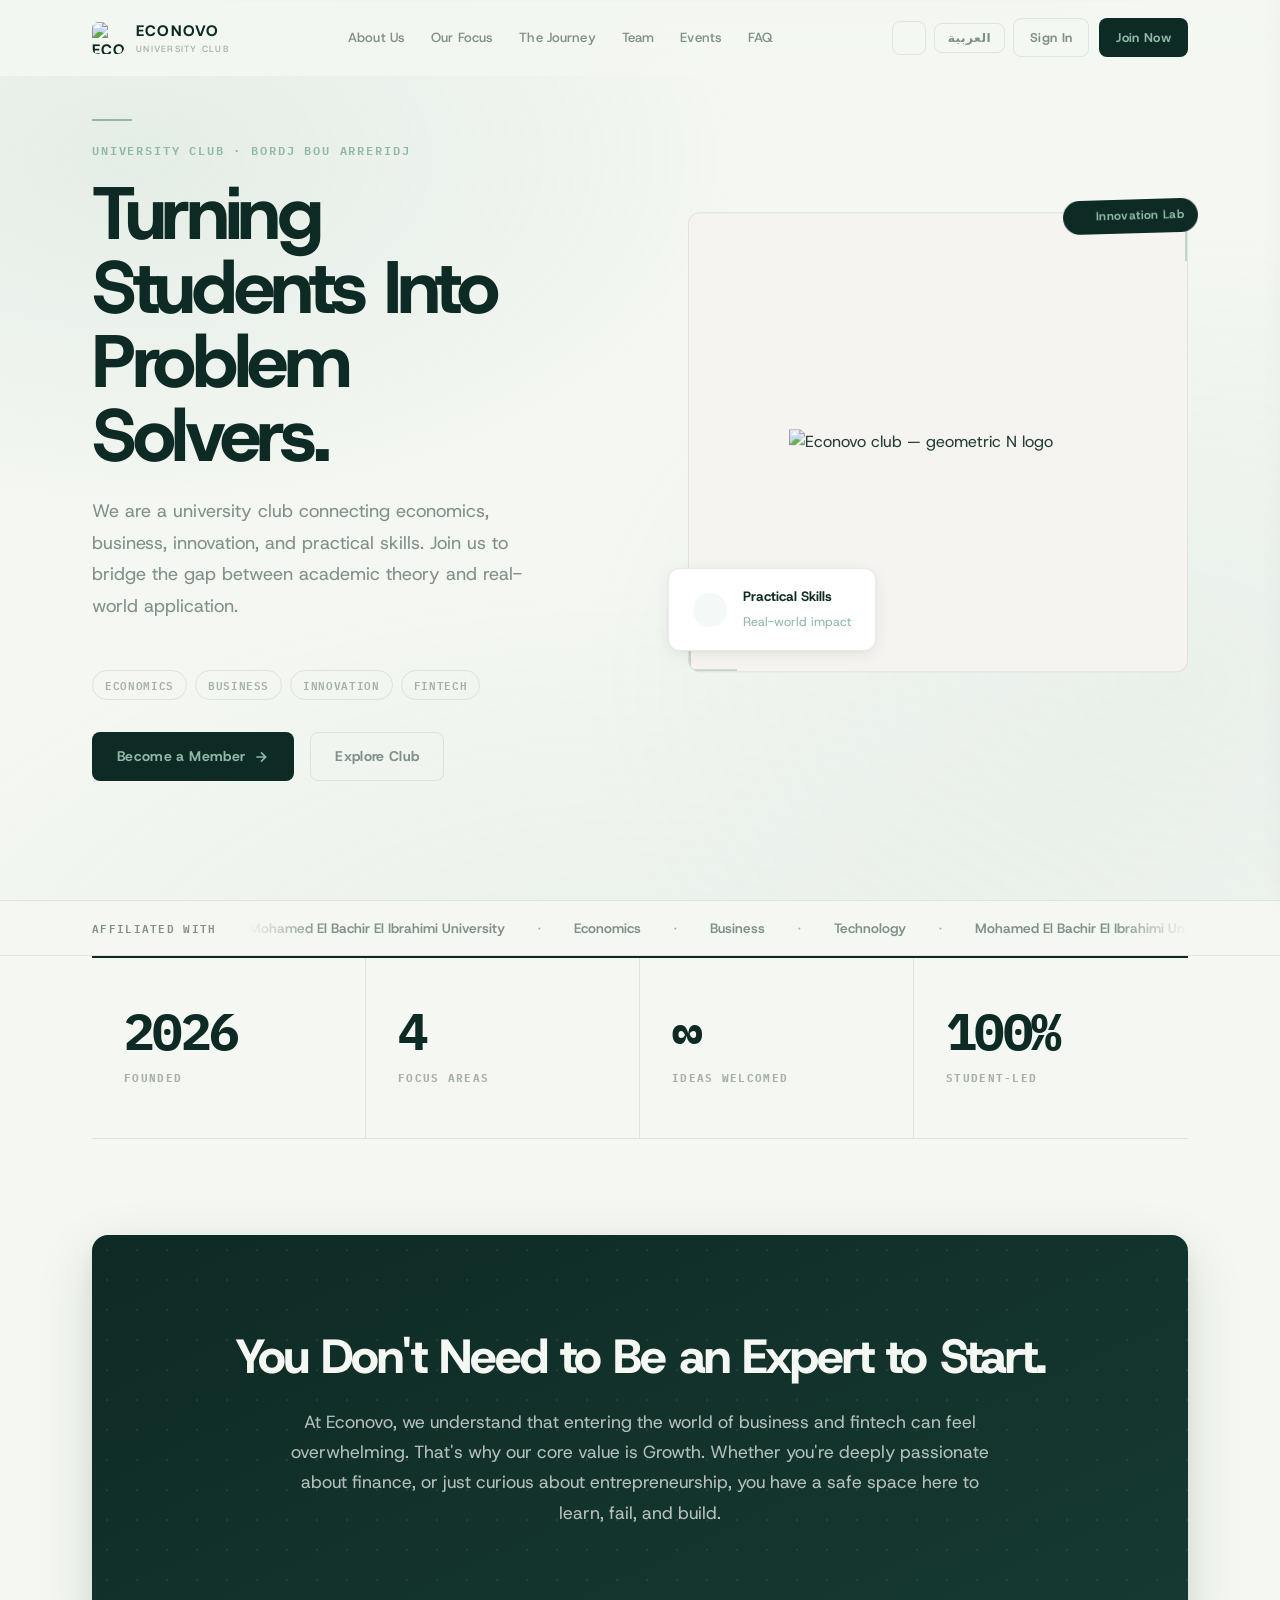
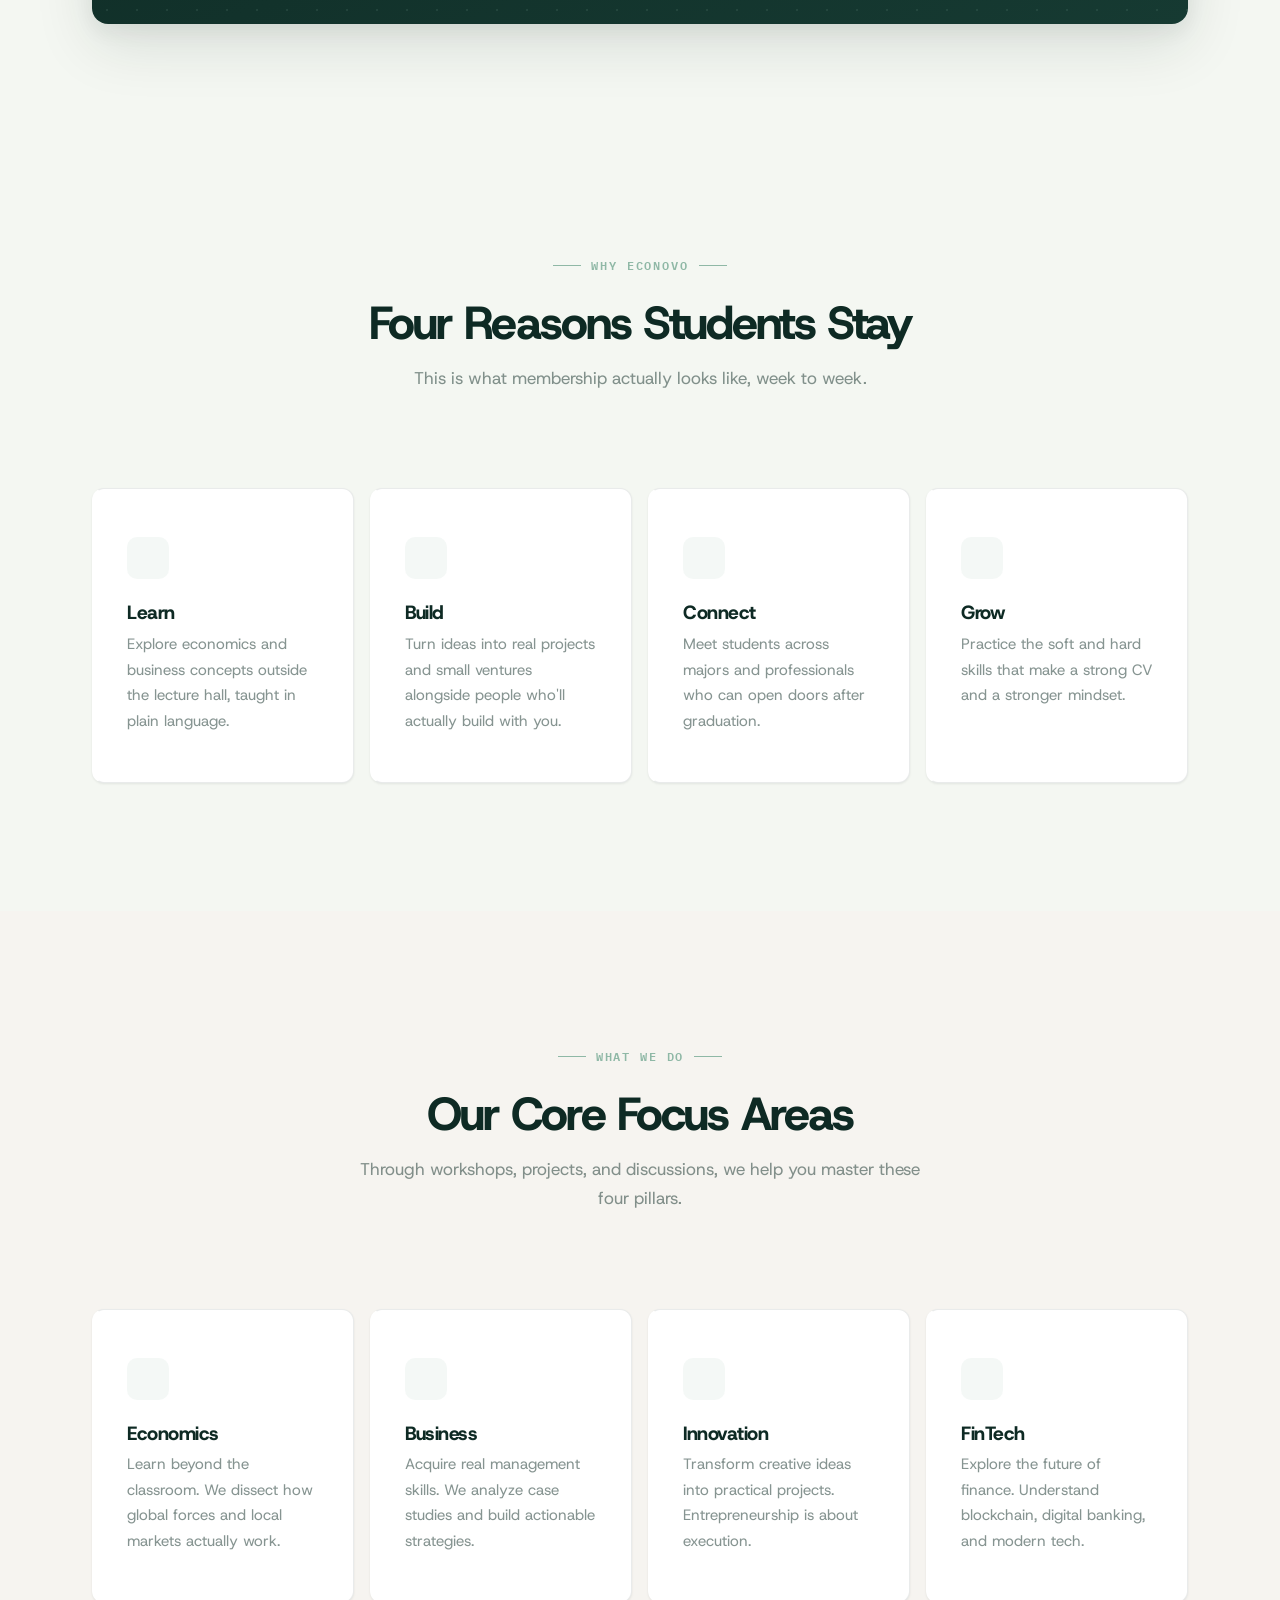
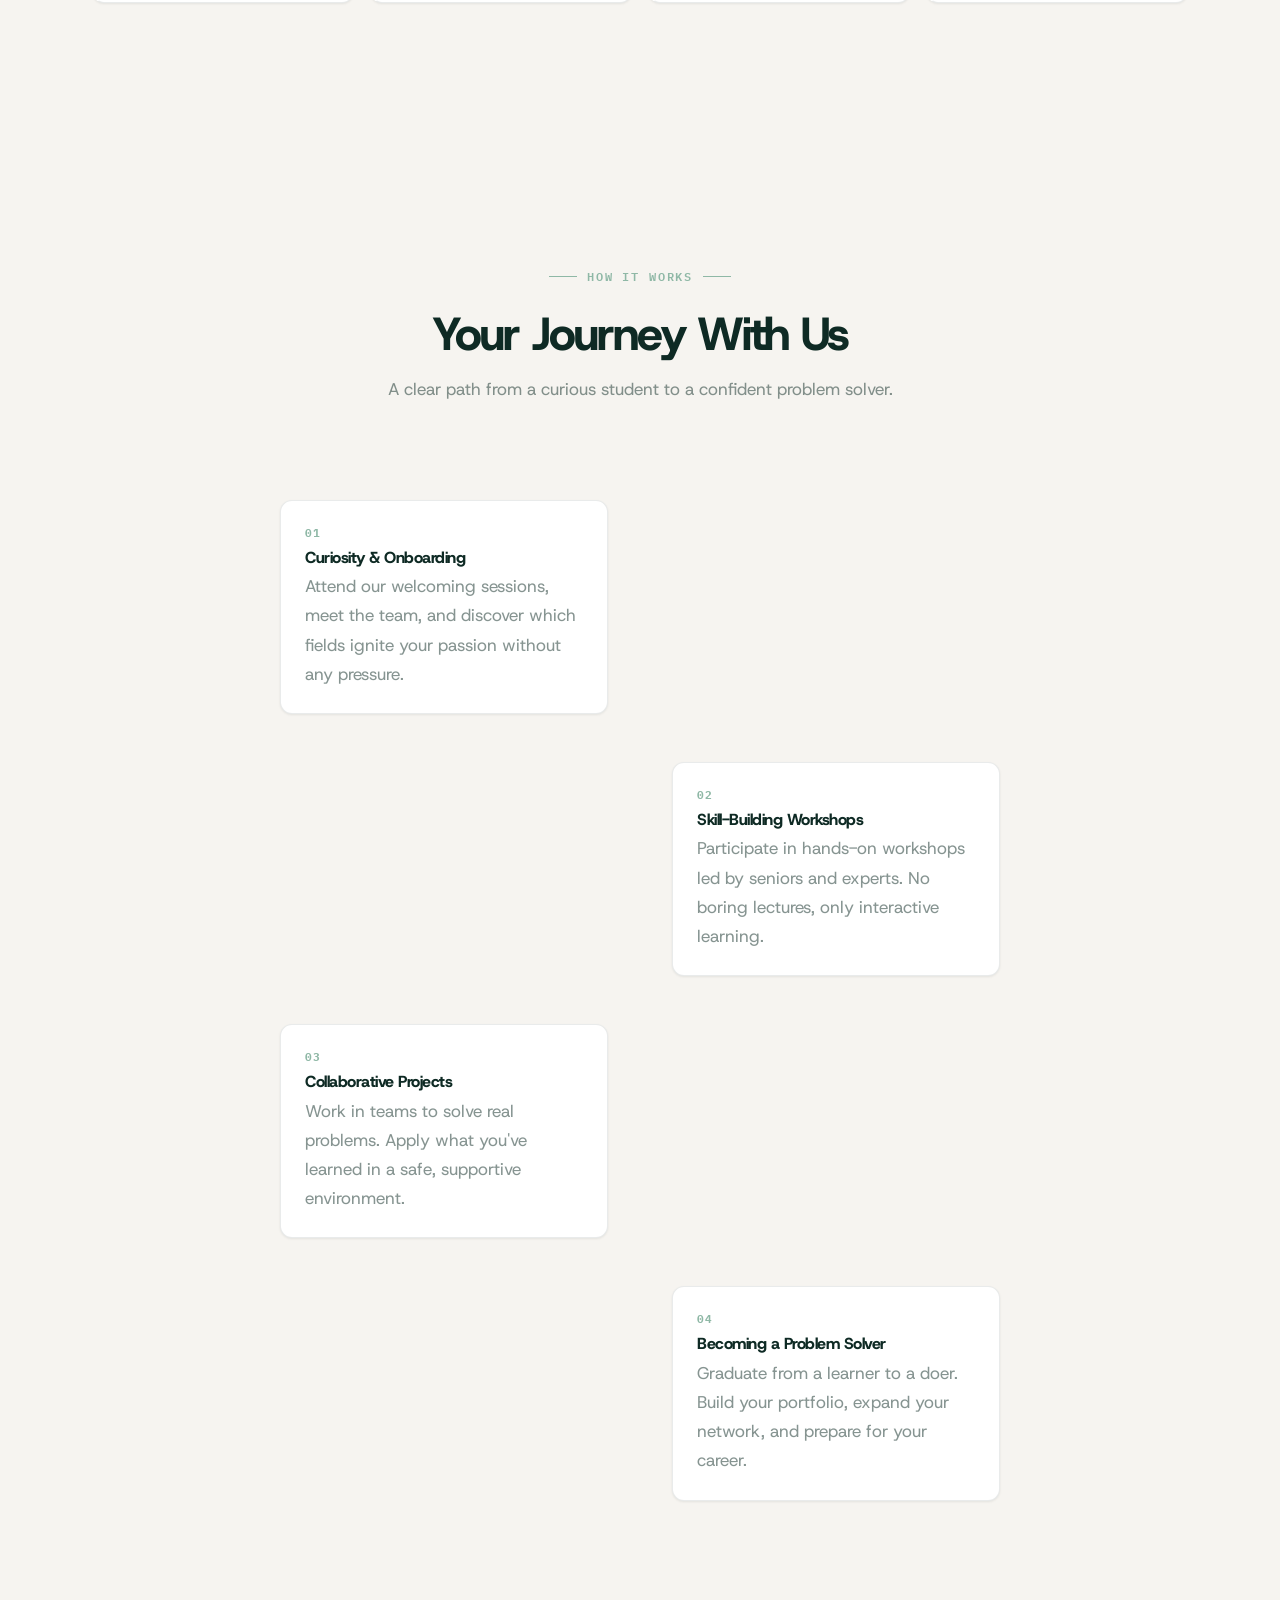
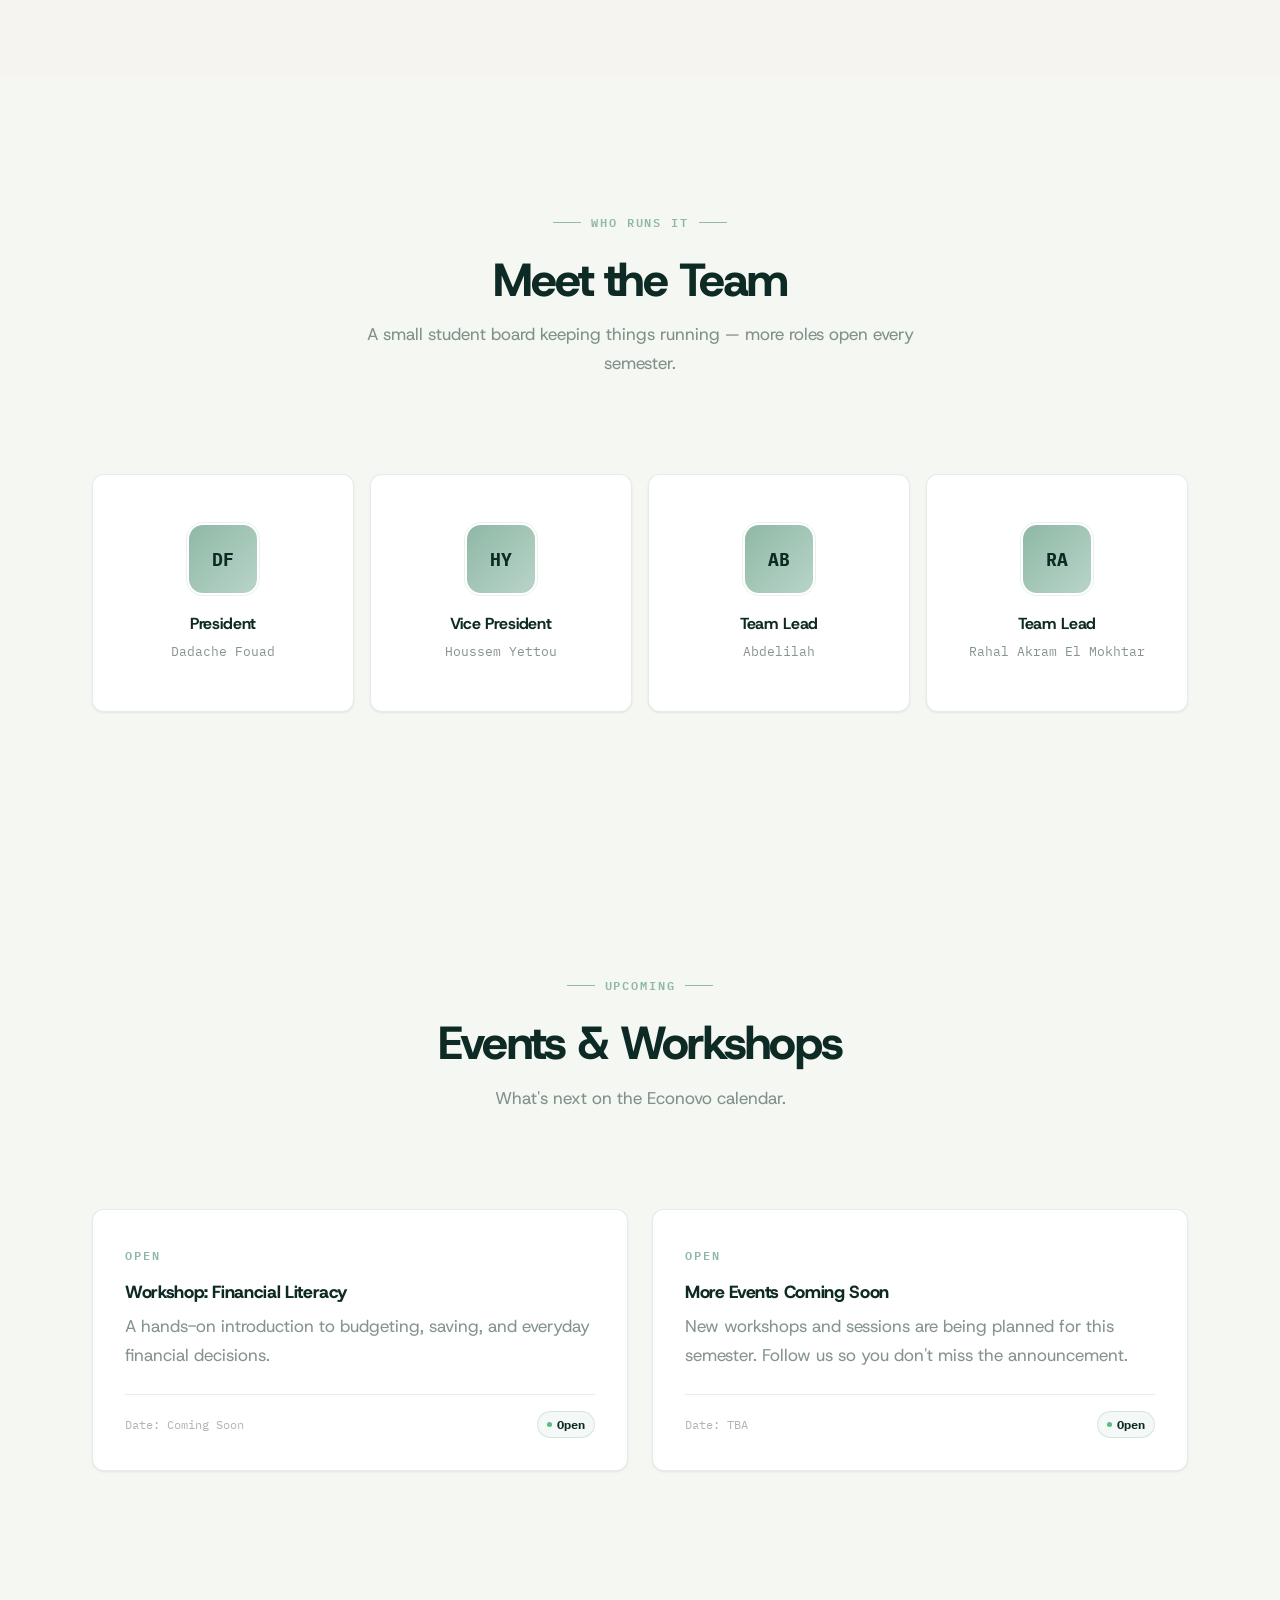
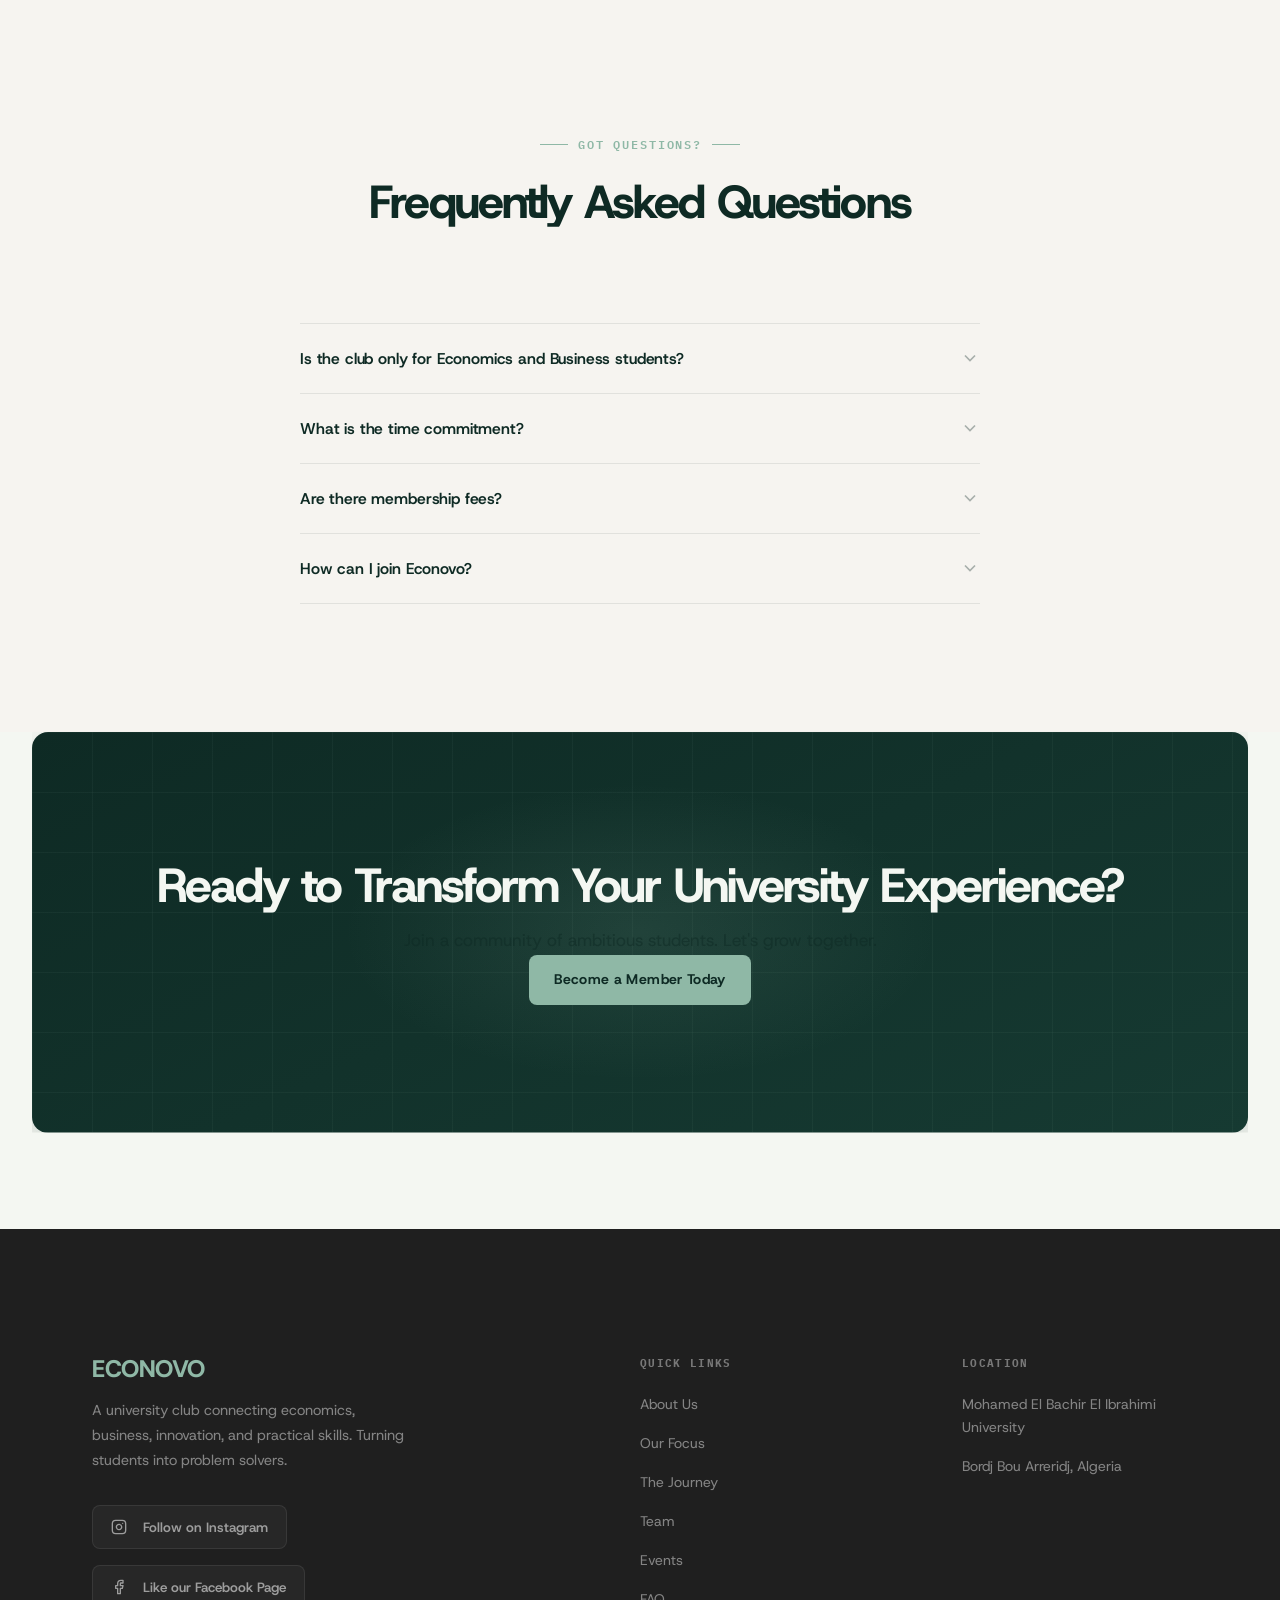
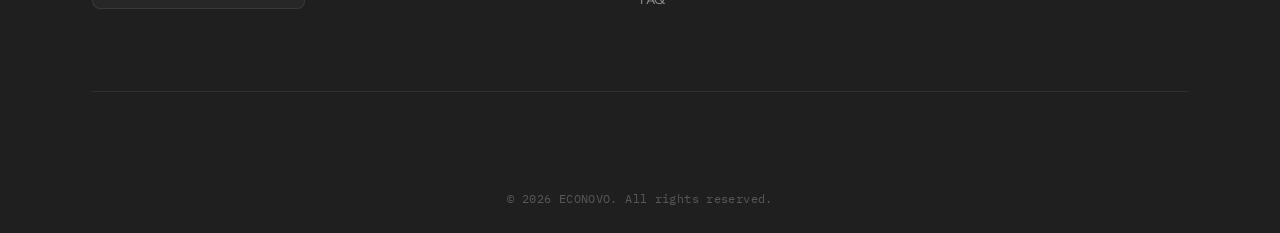
==== commit 42b59fb1: "Remove mobile join section from index.html Removed mobile sticky join section and related JavaScript" ====
--- a/index.html
+++ b/index.html
@@ -365,11 +365,6 @@
             </div>
         </div>
     </footer>
-
-    <!-- MOBILE STICKY JOIN -->
-    <div class="mobile-join" role="complementary" aria-label="Join Econovo">
-        <a href="pages/join.html" class="btn btn-primary" data-i18n="nav.join">Join Now</a>
-    </div>
 
     <!-- ═══════════════════════════════════════════
          SCRIPTS
@@ -435,8 +430,6 @@
             document.querySelectorAll('a[href="pages/join.html"], a[href="join.html"]').forEach(el => {
                 el.style.display = 'none';
             });
-            const mobileJoin = document.querySelector('.mobile-join');
-            if (mobileJoin) mobileJoin.style.display = 'none';
 
             // Replace hero CTA
             const heroActions = document.querySelector('.hero-actions');
--- a/css/components.css
+++ b/css/components.css
@@ -488,31 +488,6 @@
 }
 
 /* ═══════════════════════════════════════
-   MOBILE STICKY JOIN
-   ═══════════════════════════════════════ */
-.mobile-join {
-    display: none;
-    position: fixed;
-    left: 50%; z-index: 1200;
-    width: calc(100% - 32px);
-    max-width: 360px;
-    bottom: calc(16px + env(safe-area-inset-bottom, 0px));
-    transform: translateX(-50%);
-    transition: transform var(--t-base) var(--ease-spring), opacity var(--t-base);
-    opacity: 1;
-}
-.mobile-join.is-hidden {
-    transform: translateX(-50%) translateY(120%);
-    opacity: 0;
-    pointer-events: none;
-}
-.mobile-join .btn {
-    width: 100%;
-    box-shadow: 0 6px 24px rgba(14,42,36,.25);
-    border-radius: var(--r-md);
-}
-
-/* ═══════════════════════════════════════
    MOBILE SIDE MENU
    ═══════════════════════════════════════ */
 .mobile-menu-overlay {
@@ -568,7 +543,8 @@
 .mobile-menu.open li:nth-child(5) .nav-link { transition-delay: .25s; }
 .mobile-menu.open li:nth-child(6) .nav-link { transition-delay: .3s; }
 .mobile-menu .nav-link:hover { color: var(--text); }
-.mobile-menu-close { align-self: flex-end; }
+.mobile-menu-close { align-self: flex-end; width: 44px; height: 44px; }
+.mobile-menu-close svg, .mobile-menu-close i { width: 18px; height: 18px; }
 .mobile-menu-utility {
     display: flex; align-items: center; gap: var(--s2);
     padding-bottom: var(--s2);
--- a/css/sections.css
+++ b/css/sections.css
@@ -19,12 +19,30 @@
     padding-bottom: var(--s7);
     position: relative;
     overflow: hidden;
-    /* Dot grid — more editorial than lines */
-    background-image:
-        radial-gradient(circle, rgba(14,42,36,.08) 1px, transparent 1px);
-    background-size: 40px 40px;
-    background-position: center center;
-}
+}
+
+/* Ambient gradient wash — three soft sage/obsidian stops slowly drifting
+   position and gently breathing in scale. Deliberately shapeless (no
+   circle, no grid) so it reads as atmosphere rather than a decorative
+   graphic competing with the wordmark's own geometry. Colors are pulled
+   from the theme tokens, so it re-tunes itself automatically in dark mode. */
+.hero-bg-shape {
+    position: absolute; inset: -15%;
+    background:
+        radial-gradient(ellipse 60% 50% at 20% 25%, var(--sage-glow) 0%, transparent 60%),
+        radial-gradient(ellipse 55% 60% at 82% 70%, rgba(143,184,166,.10) 0%, transparent 65%),
+        radial-gradient(ellipse 70% 55% at 50% 100%, var(--sage-dim) 0%, transparent 70%);
+    z-index: 0;
+    pointer-events: none;
+    animation: heroWash 26s var(--ease-out) infinite alternate;
+    will-change: background-position, transform;
+}
+@keyframes heroWash {
+    0%   { background-position: 0% 0%, 100% 100%, 50% 100%; transform: scale(1); }
+    50%  { background-position: 8% 6%,  92% 92%,  46% 94%;  transform: scale(1.04); }
+    100% { background-position: -4% 4%, 104% 88%, 54% 102%; transform: scale(1.02); }
+}
+@media (prefers-reduced-motion: reduce) { .hero-bg-shape { animation: none; } }
 
 /* Top accent line — brand rule */
 .hero::before {
@@ -35,26 +53,6 @@
     z-index: 2;
     opacity: .6;
 }
-
-/* Animated bg orb — subtler, pulled to corner */
-.hero-bg-shape {
-    position: absolute; top: -10%; right: -5%;
-    width: 640px; height: 640px;
-    background: conic-gradient(from 180deg at 50% 50%,
-        rgba(143,184,166,.07) 0deg,
-        rgba(14,42,36,.04) 120deg,
-        rgba(143,184,166,.07) 240deg,
-        rgba(14,42,36,.04) 360deg);
-    border-radius: 50%;
-    z-index: 0;
-    pointer-events: none;
-    animation: orbSpin 24s linear infinite;
-}
-@keyframes orbSpin {
-    from { transform: rotate(0deg) scale(1); }
-    to   { transform: rotate(360deg) scale(1.06); }
-}
-@media (prefers-reduced-motion: reduce) { .hero-bg-shape { animation: none; } }
 
 .hero-grid {
     display: grid;
--- a/css/responsive.css
+++ b/css/responsive.css
@@ -11,6 +11,7 @@
     .hero-content h1 em::after { display: none; } /* skip on mobile */
 
     .timeline::before { left: 0; transform: none; }
+    [lang="ar"] .timeline::before { left: auto; right: 0; }
     .timeline-item,
     .timeline-item:nth-child(even) { flex-direction: column !important; align-items: flex-start; padding-left: var(--s4); }
     [lang="ar"] .timeline-item { padding-left: 0; padding-right: var(--s4); }
@@ -37,9 +38,8 @@
     :root { --s7: 3.5rem; --s8: 4.5rem; }
 
     .nav-links { display: none; }
-    .nav-toggle { display: inline-flex; }
-    .mobile-join { display: block; }
-    body { padding-bottom: 80px; }
+    .nav-toggle { display: inline-flex; width: 44px; height: 44px; }
+    .nav-toggle svg, .nav-toggle i { width: 18px; height: 18px; }
 
     .nav-actions .icon-btn.js-theme-toggle,
     .nav-actions .lang-btn.js-lang-toggle,
@@ -58,6 +58,15 @@
 
     /* Mobile: reduce animation complexity */
     .stat-cell::after { display: none; }
+
+    /* Stats ledger: the desktop padding (--s5 --s4 = 48px/32px) leaves
+       under 110px of usable width per cell in a 2-col mobile layout,
+       so labels like "Ideas Welcomed" / "أفكار مرحّب بها" wrap tight
+       against the border. Tighten padding, drop the value's font-size
+       floor, and loosen the letter-spacing squeeze on the label. */
+    .stat-cell { padding: var(--s3) var(--s2); }
+    .stat-value { font-size: clamp(1.7rem, 7vw, 2.4rem); }
+    .stat-label { letter-spacing: .06em; }
 }
 
 @media (max-width: 480px) {
